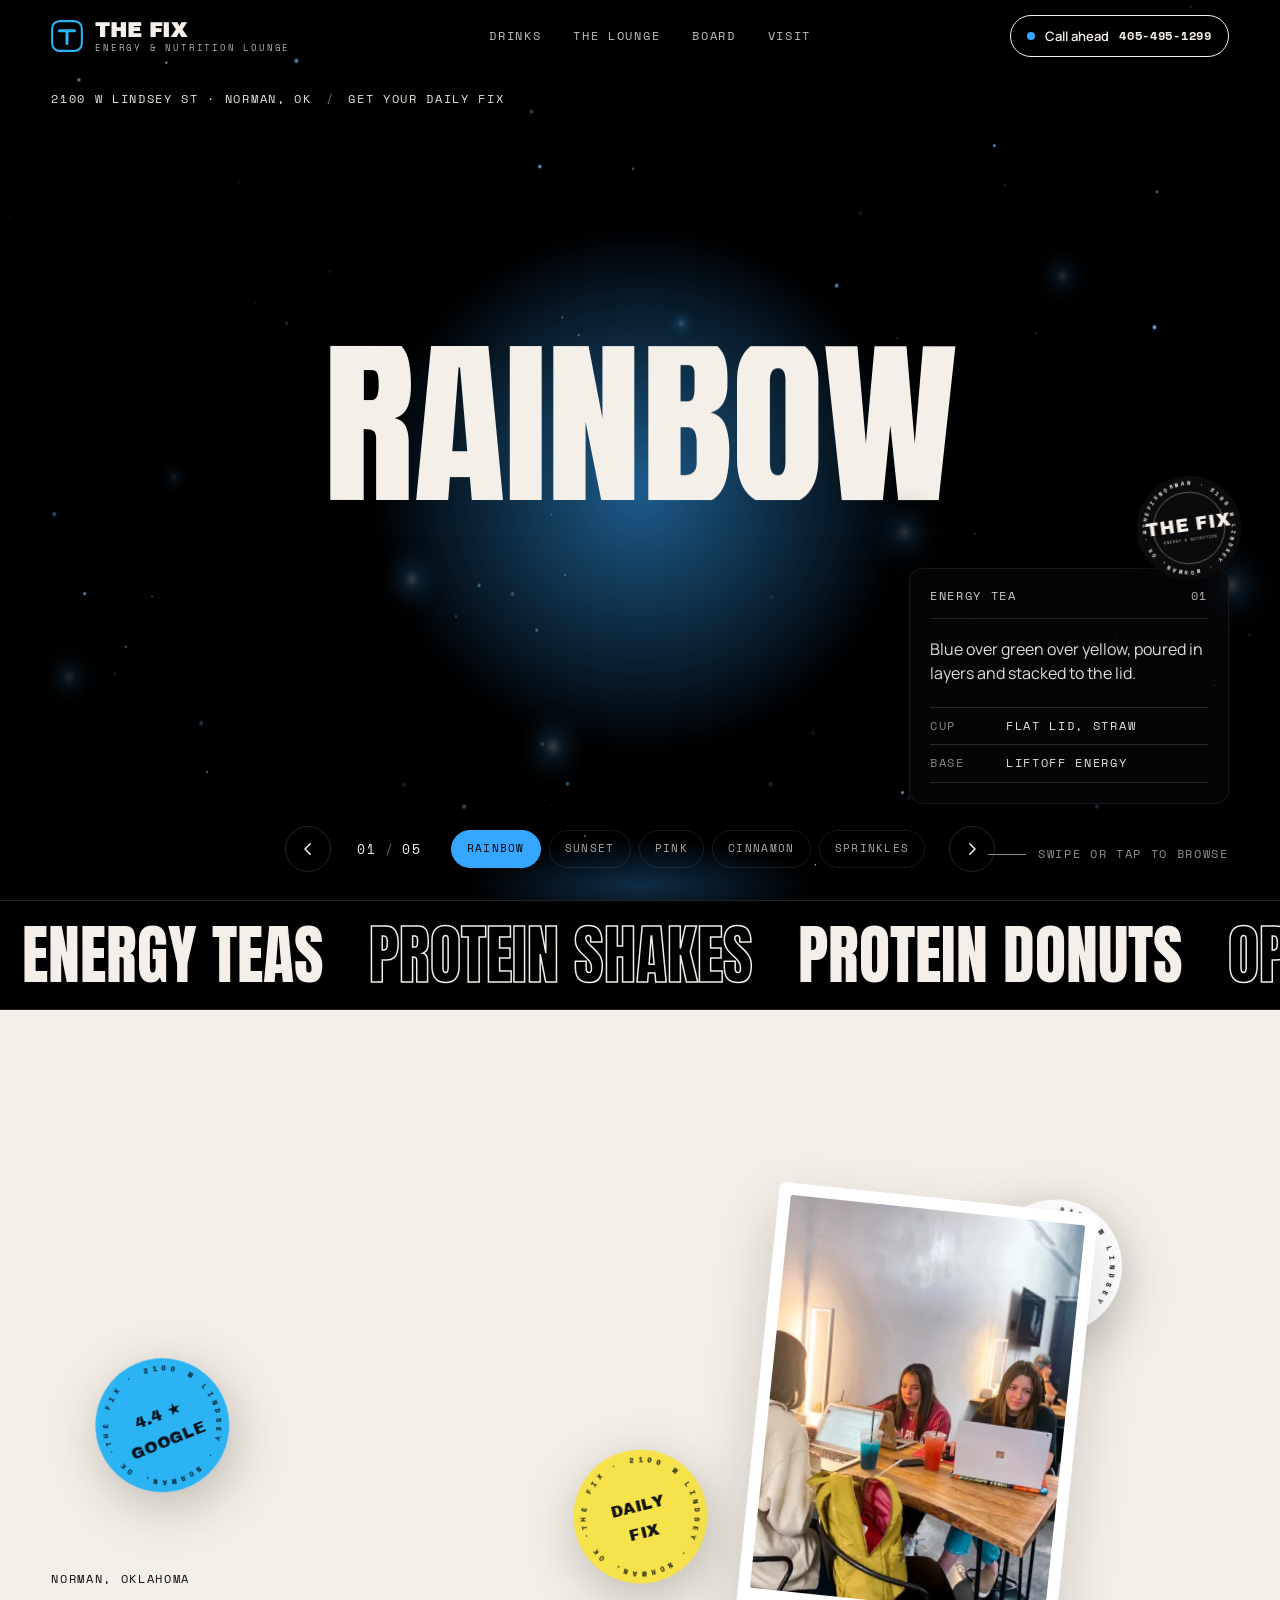
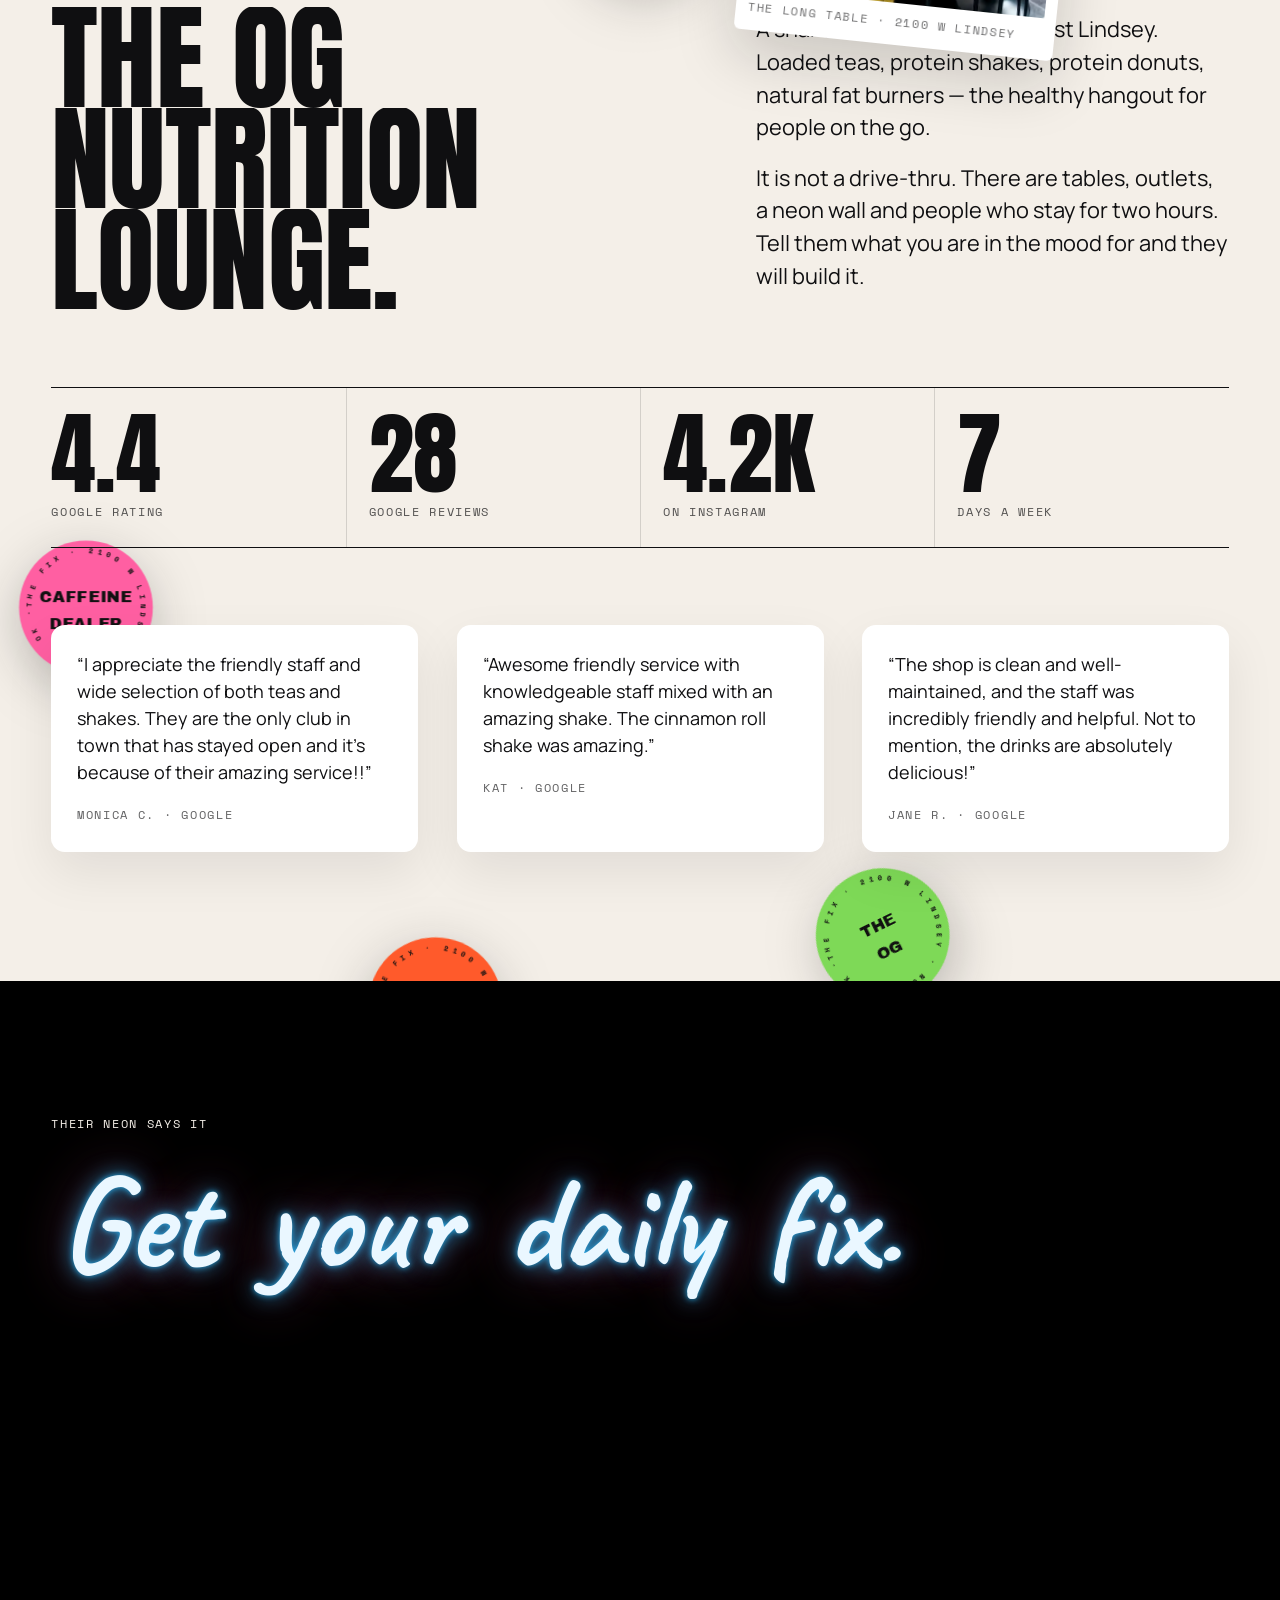
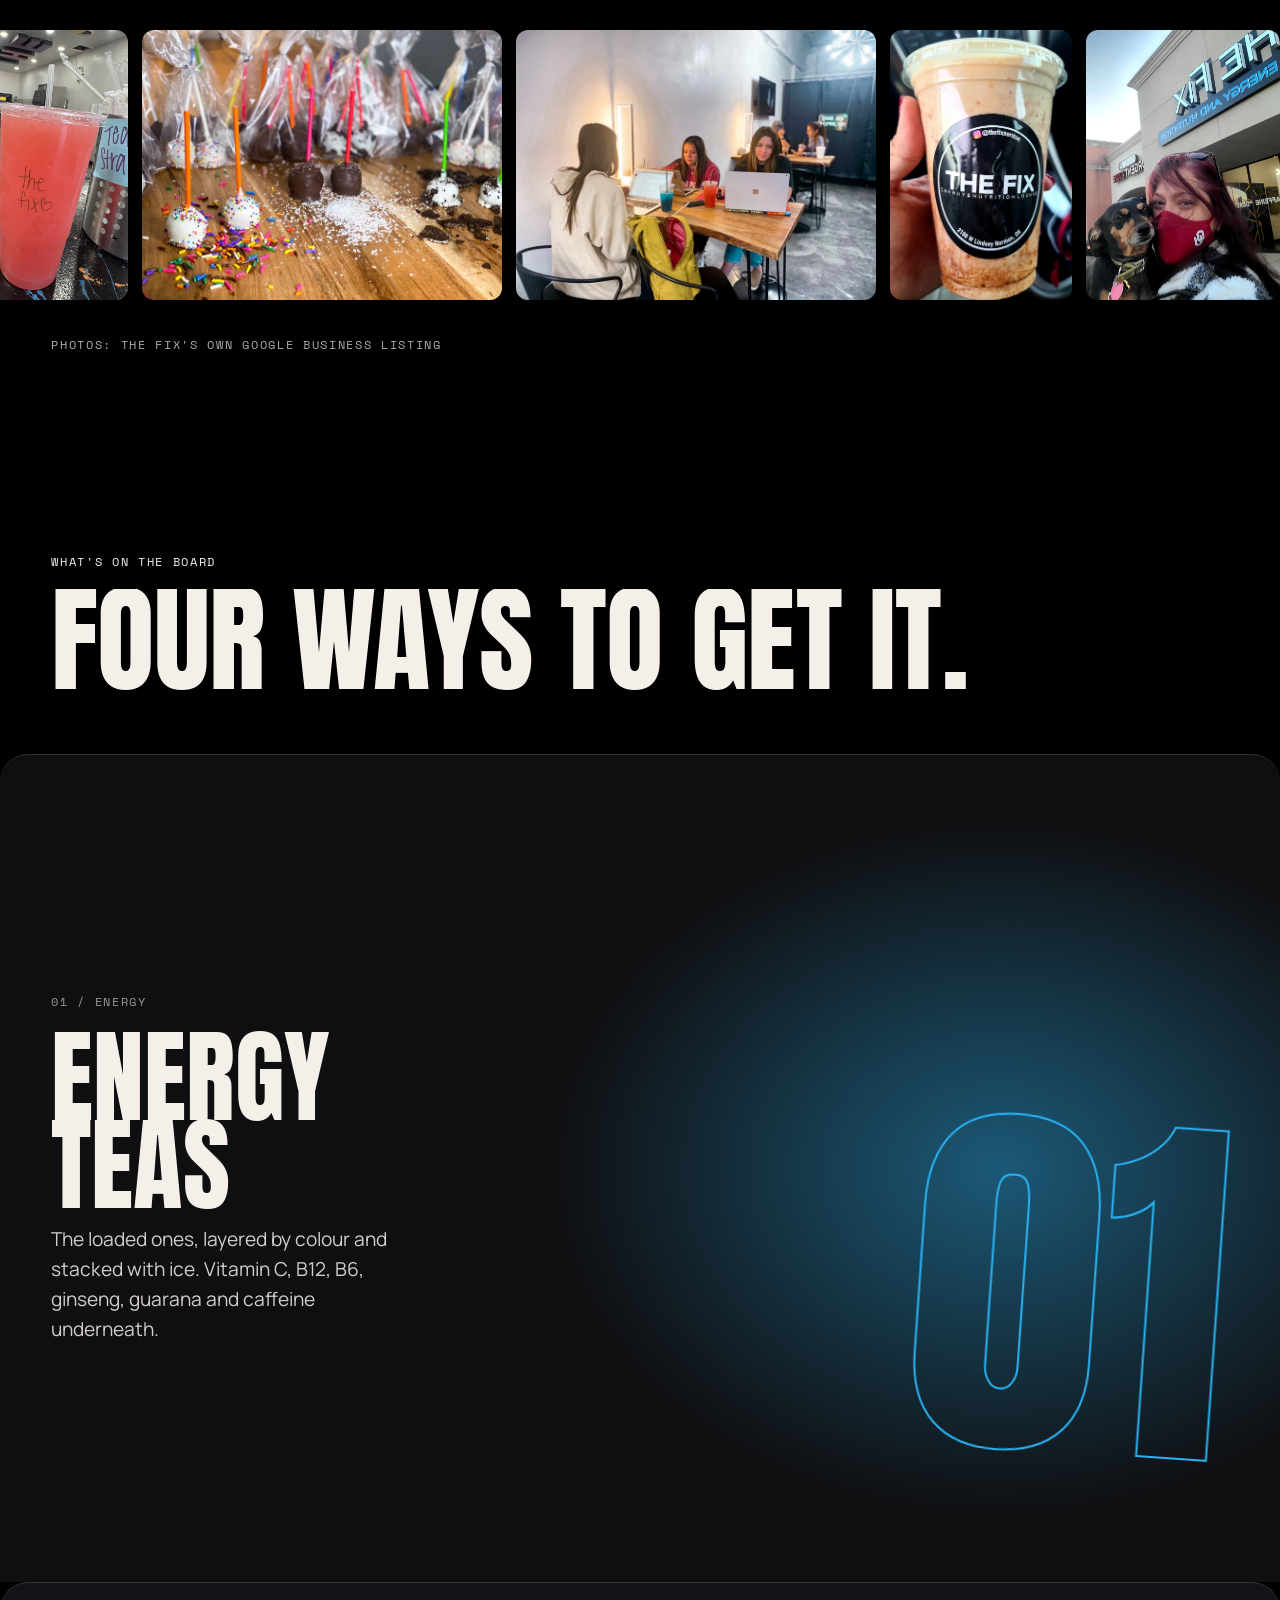
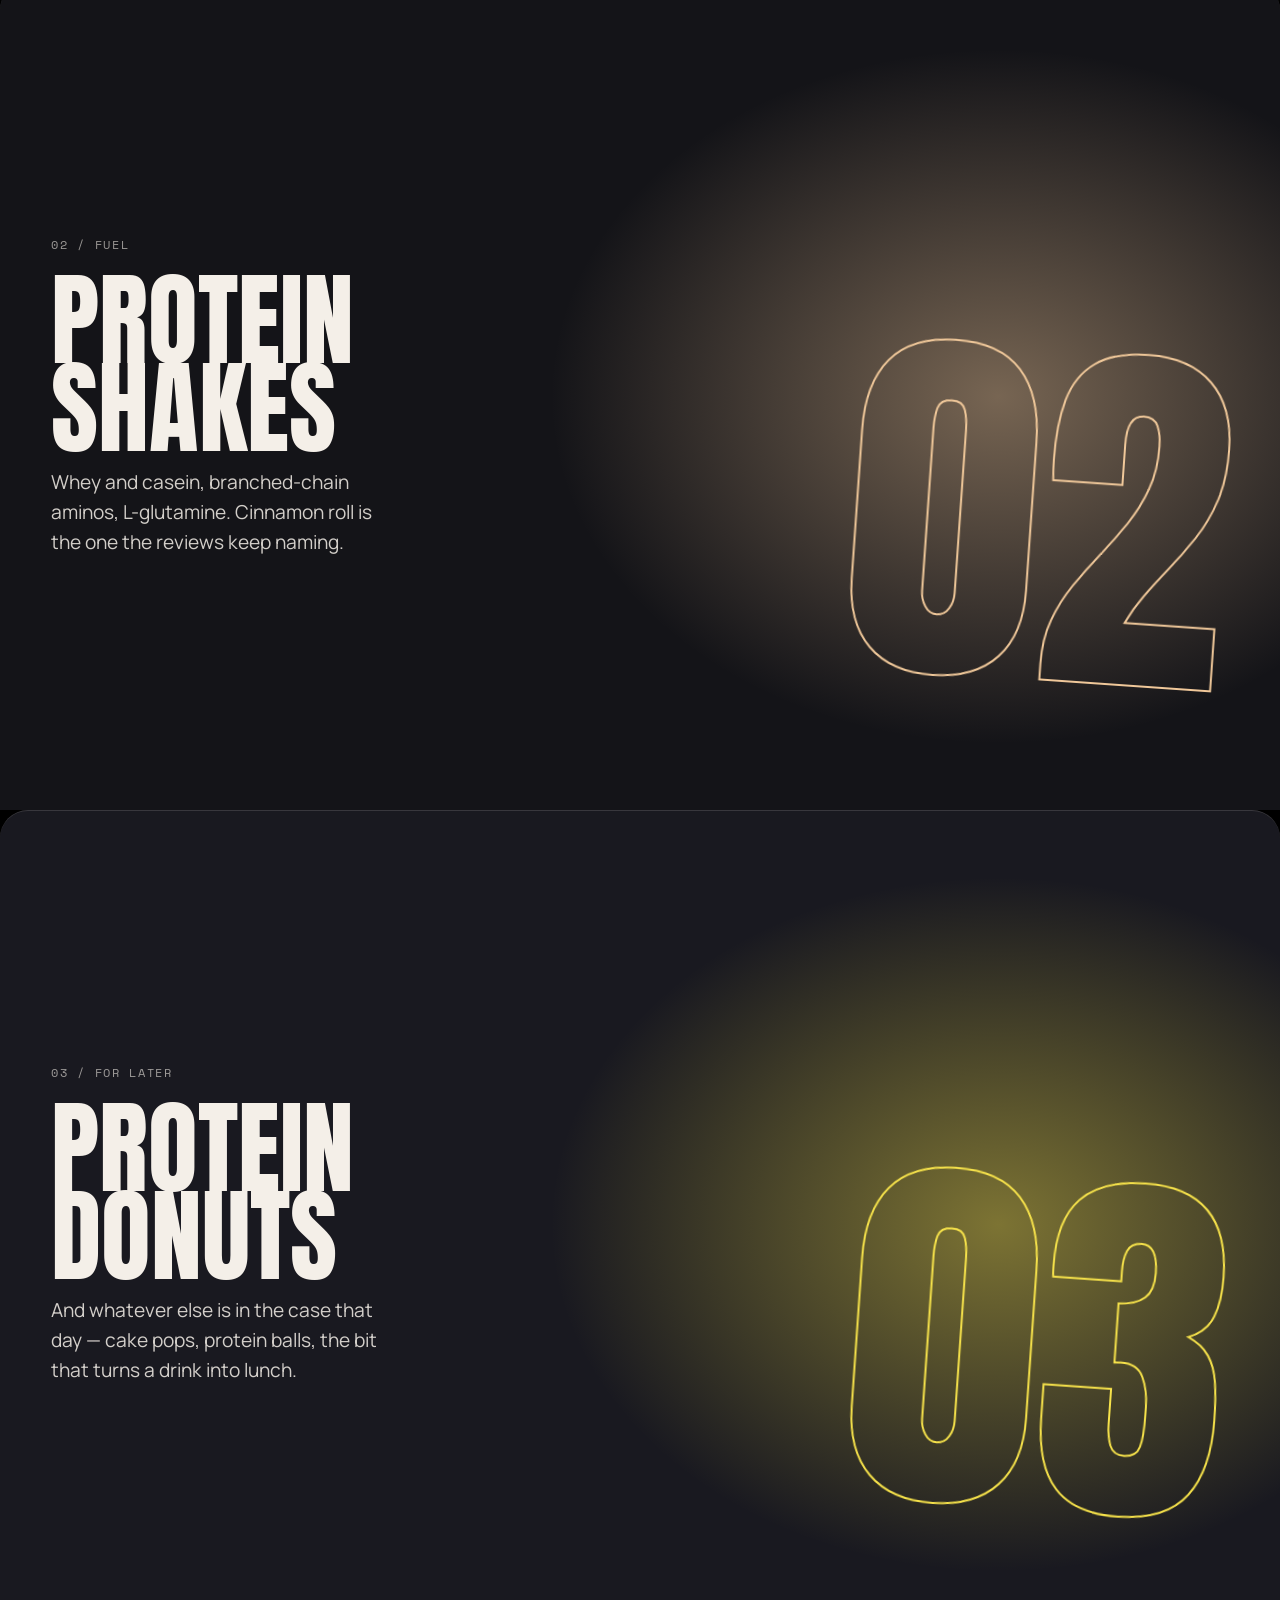
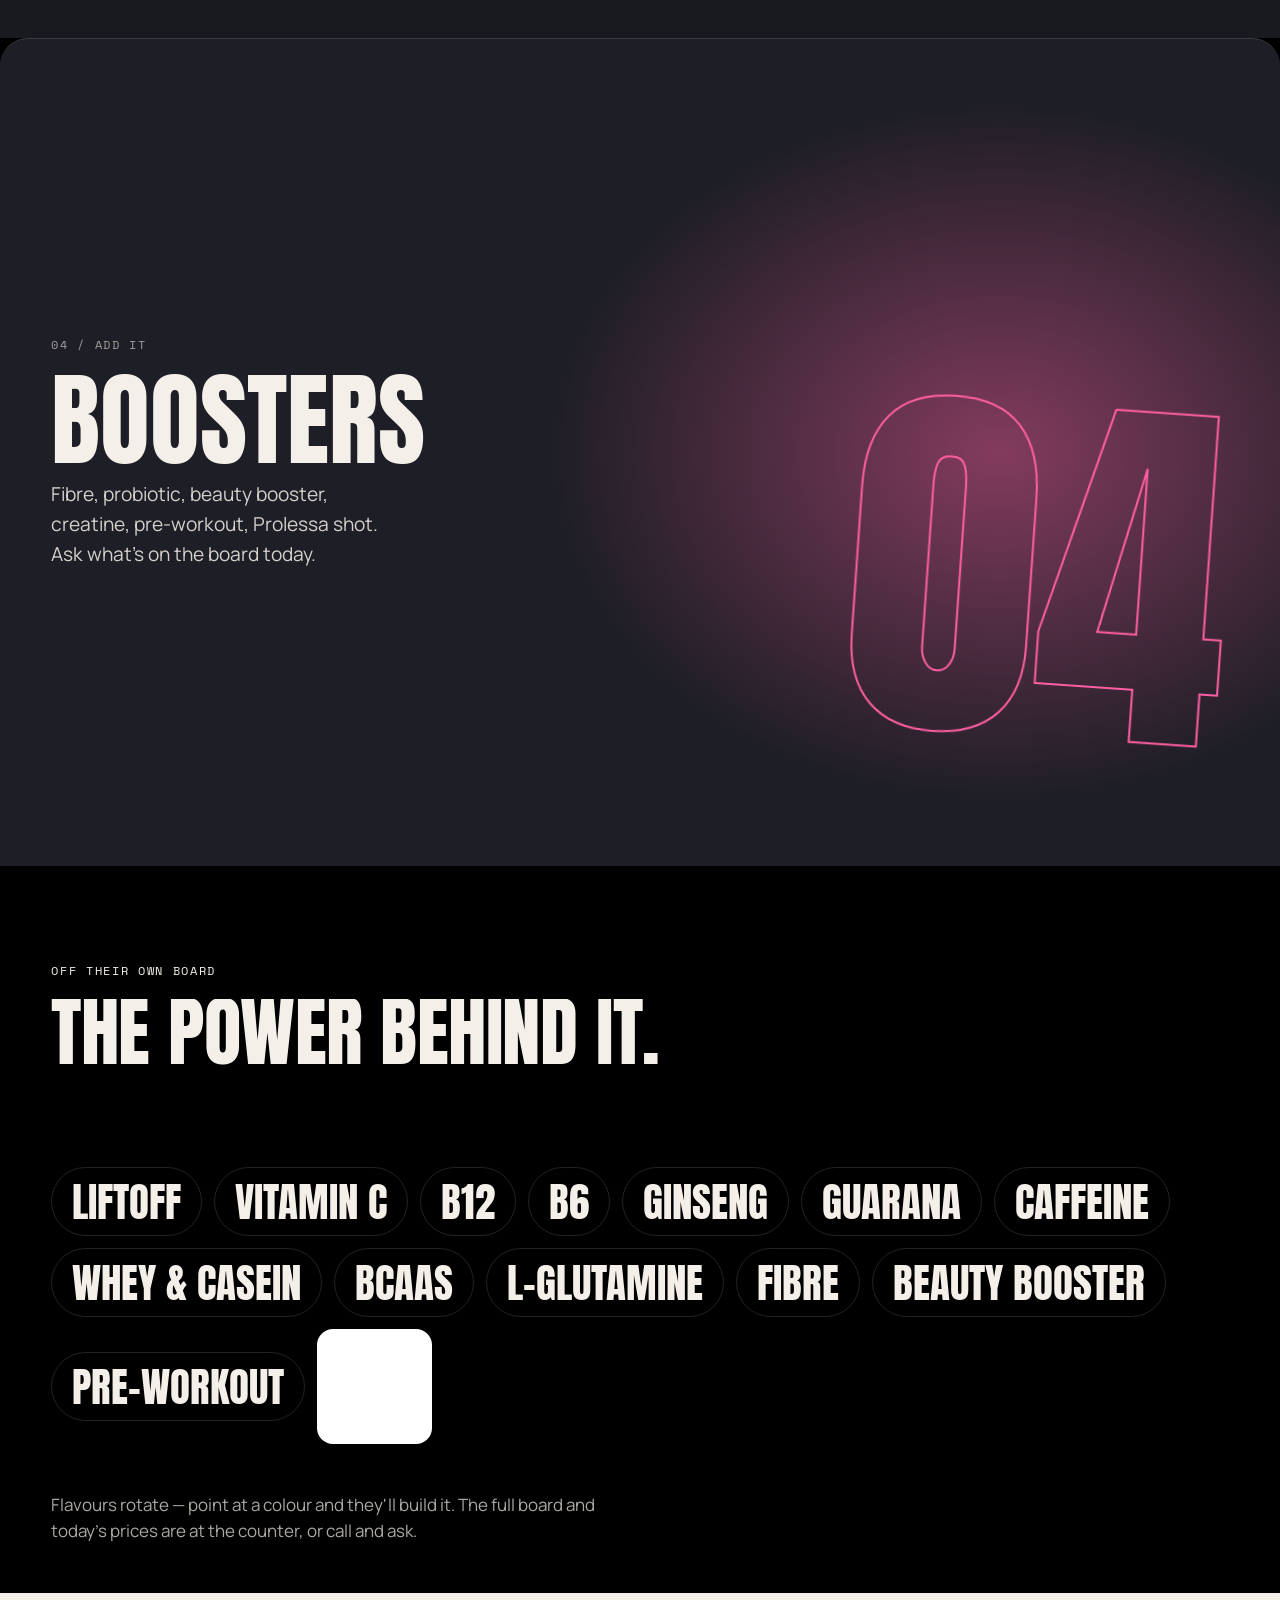
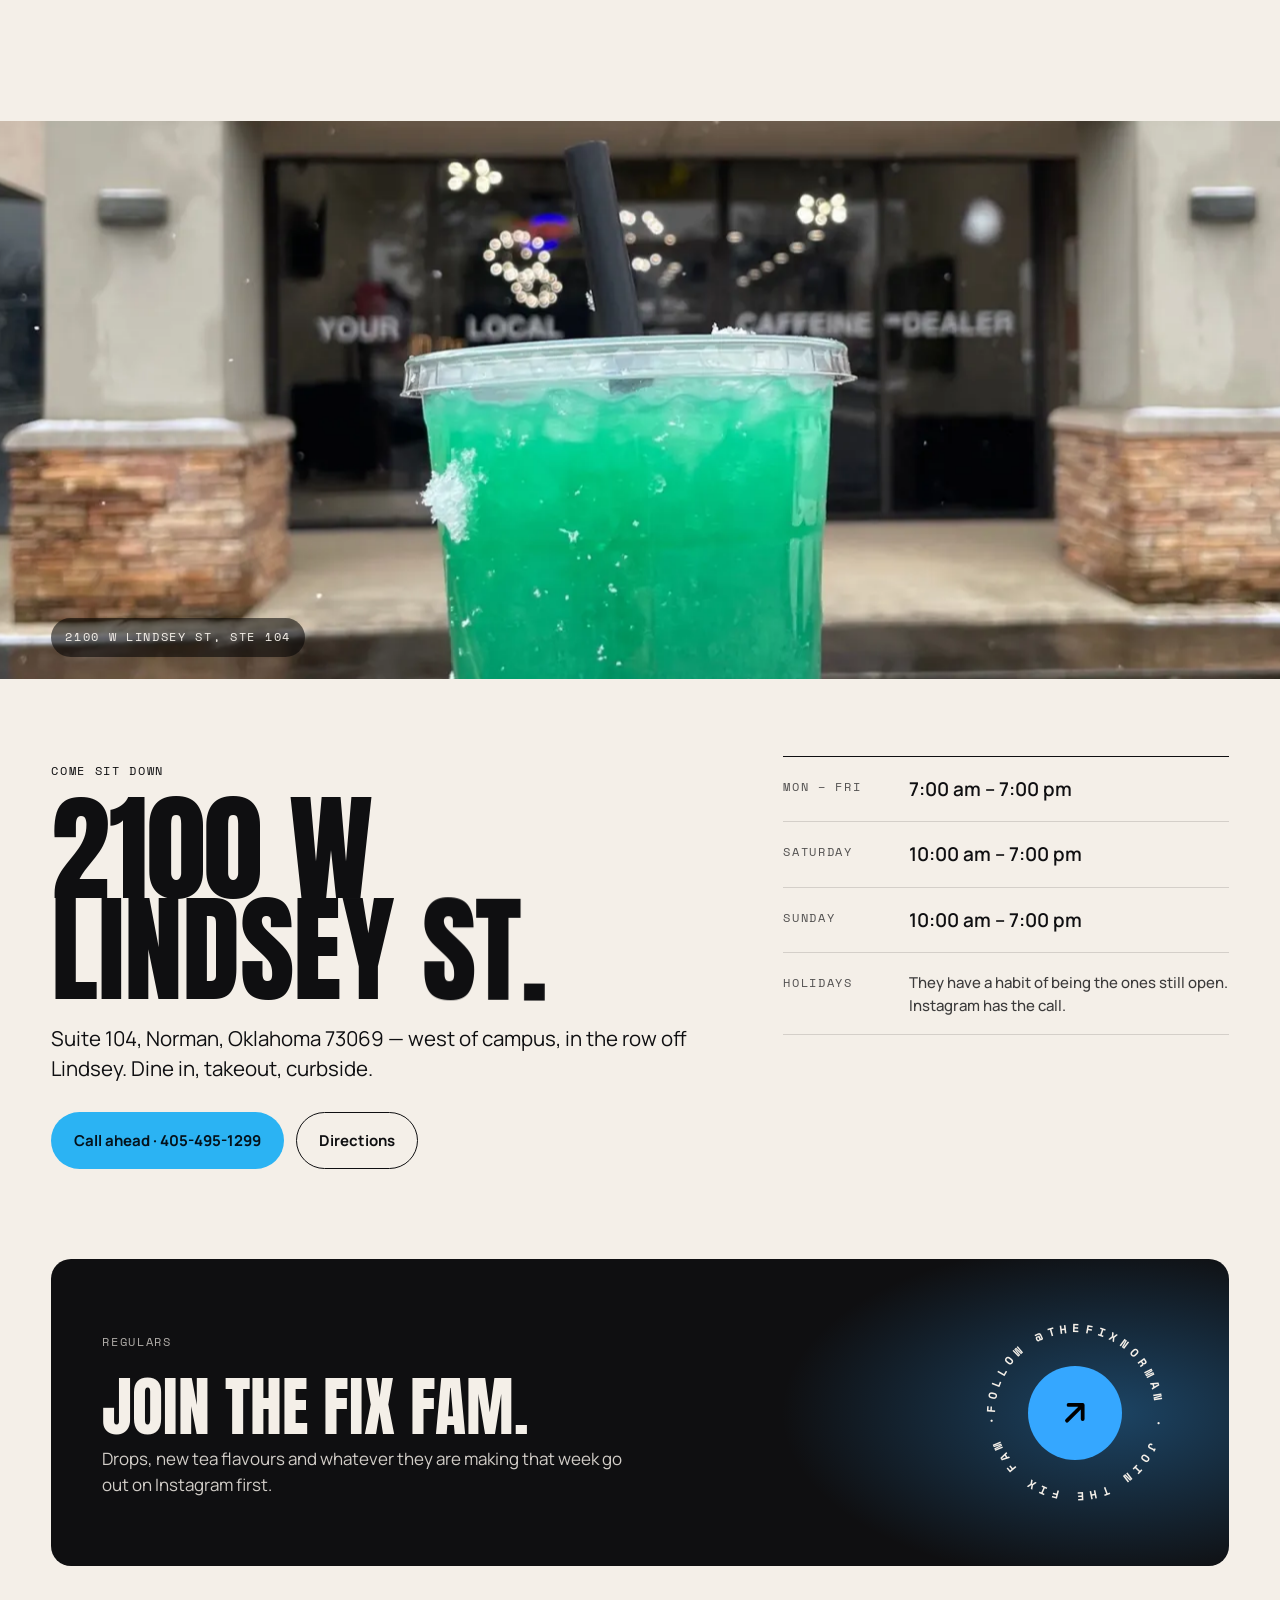
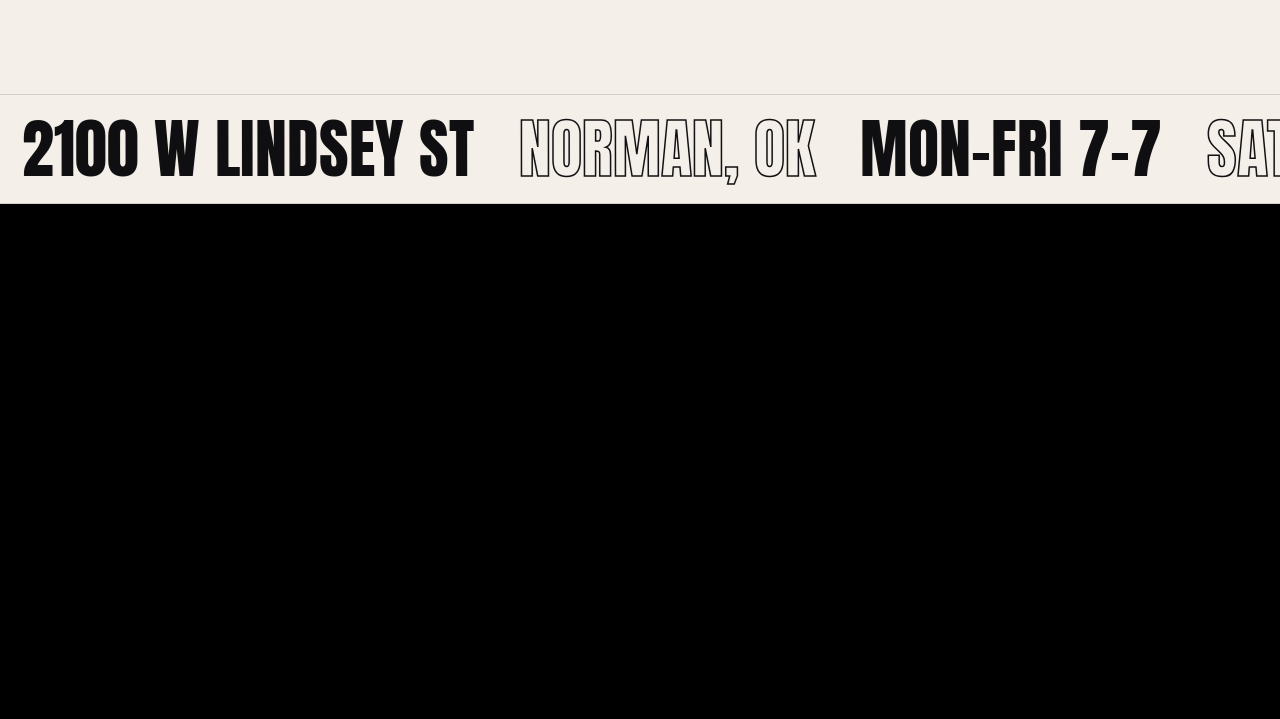
==== site/index.html @ ce296c9b "Crossfade the rebuilt cups into their own lid rows The matte kept the clear lid and the profile pain" ====
<!doctype html>
<html lang="en">
<head>
<meta charset="utf-8">
<meta name="viewport" content="width=device-width, initial-scale=1, viewport-fit=cover">
<title>The Fix Energy &amp; Nutrition Lounge — Norman, OK</title>
<meta name="description" content="The OG nutrition lounge in Norman, Oklahoma. Energy teas, protein shakes, protein donuts and somewhere to sit down. 2100 W Lindsey St, Ste 104. Open seven days.">
<meta property="og:title" content="The Fix Energy &amp; Nutrition Lounge">
<meta property="og:description" content="Energy teas, protein shakes and the lounge to drink them in. 2100 W Lindsey St, Norman, OK.">
<meta property="og:image" content="img/01-cup.webp">
<meta name="theme-color" content="#000000">
<link rel="icon" href="data:image/svg+xml,%3Csvg xmlns='http://www.w3.org/2000/svg' viewBox='0 0 32 32'%3E%3Crect width='32' height='32' rx='7' fill='%23000'/%3E%3Cpath d='M7 10h18M16 10v14' stroke='%232BB3F3' stroke-width='3.4' stroke-linecap='round'/%3E%3C/svg%3E">
<link rel="preconnect" href="https://fonts.googleapis.com">
<link rel="preconnect" href="https://fonts.gstatic.com" crossorigin>
<link href="https://fonts.googleapis.com/css2?family=Anton&family=Archivo+Black&family=Caveat:wght@600;700&family=Manrope:wght@400;500;600;700&family=Space+Mono:wght@400;700&display=swap" rel="stylesheet">
<link rel="preload" as="image" href="img/01-cup.webp">
<link rel="stylesheet" href="css/site.css?v=202609151826">
</head>
<body>

<div id="loadbar" aria-hidden="true"><i></i></div>

<header id="top" class="top">
  <a class="lockup" href="#film" aria-label="The Fix Energy and Nutrition Lounge — top">
    <span class="mark" aria-hidden="true"><svg viewBox="0 0 34 34" fill="none"><rect x="1.2" y="1.2" width="31.6" height="31.6" rx="8" stroke="currentColor" stroke-width="2.2"/><path d="M9 11.5h16M17 11.5v13.5" stroke="currentColor" stroke-width="3.2" stroke-linecap="round"/></svg></span>
    <span class="lockup-text"><b>The Fix</b><small>Energy &amp; Nutrition Lounge</small></span>
  </a>
  <nav class="nav" aria-label="Sections">
    <a href="#film">Drinks</a>
    <a href="#photos">The lounge</a>
    <a href="#menu">Board</a>
    <a href="#visit">Visit</a>
  </nav>
  <a class="order" href="tel:+14054951299"><span class="order-dot" aria-hidden="true"></span>Call ahead <b>405-495-1299</b></a>
</header>

<main>
<h1 class="sr-only">The Fix Energy &amp; Nutrition Lounge — energy teas, protein shakes and protein donuts at 2100 W Lindsey St in Norman, Oklahoma</h1>
<ul class="sr-only">
  <li>Layered energy tea, blue into green into yellow.</li>
  <li>Layered energy tea, red into orange.</li>
  <li>Pink energy tea, "the fix" written on the cup by hand.</li>
  <li>Protein shake, cinnamon flecked, in a cup with The Fix sticker.</li>
  <li>Protein shake under a dome lid, purple with rainbow sprinkles on top.</li>
</ul>

<!-- ============ THE DRINKS — one-screen selector ============ -->
<section id="film" class="film" data-theme="dark" aria-label="The drinks — browse what they pour">
  <div id="stage" class="stage">
    <div class="glow" aria-hidden="true"></div>
    <div class="shadow" aria-hidden="true"></div>
    <canvas class="fx fx-back" aria-hidden="true"></canvas>

    <div class="titles" aria-hidden="true">
      <div class="title is-vis" data-i="0" style="--fs:15vw;--fs-m:23vw"><span class="ln"><span>Rainbow</span></span></div>
      <div class="title" data-i="1" style="--fs:16vw;--fs-m:25vw"><span class="ln"><span>Sunset</span></span></div>
      <div class="title" data-i="2" style="--fs:18vw;--fs-m:27vw"><span class="ln"><span>Pink</span></span></div>
      <div class="title" data-i="3" style="--fs:13vw;--fs-m:21vw"><span class="ln"><span>Cinnamon</span></span></div>
      <div class="title" data-i="4" style="--fs:13.5vw;--fs-m:21vw"><span class="ln"><span>Sprinkles</span></span></div>
    </div>

    <div class="rig" aria-hidden="true">
      <div class="slot is-vis" data-i="0"><picture><source media="(max-width:820px)" srcset="img/01-cup-m.webp"><img class="poster" src="img/01-cup.webp" alt="" decoding="async" fetchpriority="high"></picture></div>
      <div class="slot" data-i="1"><picture><source media="(max-width:820px)" srcset="img/02-cup-m.webp"><img class="poster" src="img/02-cup.webp" alt="" decoding="async" loading="lazy"></picture></div>
      <div class="slot" data-i="2"><picture><source media="(max-width:820px)" srcset="img/03-cup-m.webp"><img class="poster" src="img/03-cup.webp" alt="" decoding="async" loading="lazy"></picture></div>
      <div class="slot" data-i="3"><picture><source media="(max-width:820px)" srcset="img/04-cup-m.webp"><img class="poster" src="img/04-cup.webp" alt="" decoding="async" loading="lazy"></picture></div>
      <div class="slot" data-i="4"><picture><source media="(max-width:820px)" srcset="img/05-cup-m.webp"><img class="poster" src="img/05-cup.webp" alt="" decoding="async" loading="lazy"></picture></div>
    </div>

    <canvas class="fx fx-front" aria-hidden="true"></canvas>

    <div class="eyebrow mono"><span>2100 W Lindsey St · Norman, OK</span><span class="sep">/</span><span>Get your daily fix</span></div>

    <div class="huds" aria-hidden="true">
      <div class="hud is-vis" data-i="0">
        <div class="hud-head mono"><span>Energy tea</span><span>01</span></div>
        <p class="hud-note">Blue over green over yellow, poured in layers and stacked to the lid.</p>
        <dl class="specs mono">
          <div><dt>Cup</dt><dd>Flat lid, straw</dd></div>
          <div><dt>Base</dt><dd>Liftoff energy</dd></div>
        </dl>
        <svg class="sticker" viewBox="0 0 160 160" aria-hidden="true"><defs><path id="r0" d="M80 80m-62 0a62 62 0 1 1 124 0a62 62 0 1 1-124 0"/></defs><circle class="disc" cx="80" cy="80" r="76"/><circle class="hair" cx="80" cy="80" r="52"/><g class="rim"><text textLength="386" lengthAdjust="spacing"><textPath href="#r0">@THEFIXNORMAN · 2100 W LINDSEY · NORMAN, OK ·</textPath></text></g><text class="slogan" x="80" y="84">THE FIX</text><text class="sub" x="80" y="99">ENERGY &amp; NUTRITION</text></svg>
      </div>
      <div class="hud" data-i="1">
        <div class="hud-head mono"><span>Energy tea</span><span>02</span></div>
        <p class="hud-note">Red falling into orange. The one that photographs itself.</p>
        <dl class="specs mono">
          <div><dt>Cup</dt><dd>Flat lid, straw</dd></div>
          <div><dt>Base</dt><dd>Liftoff energy</dd></div>
        </dl>
        <svg class="sticker" viewBox="0 0 160 160" aria-hidden="true"><defs><path id="r1" d="M80 80m-62 0a62 62 0 1 1 124 0a62 62 0 1 1-124 0"/></defs><circle class="disc" cx="80" cy="80" r="76"/><circle class="hair" cx="80" cy="80" r="52"/><g class="rim"><text textLength="386" lengthAdjust="spacing"><textPath href="#r1">@THEFIXNORMAN · 2100 W LINDSEY · NORMAN, OK ·</textPath></text></g><text class="slogan" x="80" y="84">THE FIX</text><text class="sub" x="80" y="99">ENERGY &amp; NUTRITION</text></svg>
      </div>
      <div class="hud" data-i="2">
        <div class="hud-head mono"><span>Energy tea</span><span>03</span></div>
        <p class="hud-note">Watermelon pink, iced to the top, "the fix ♡" written on the side in marker.</p>
        <dl class="specs mono">
          <div><dt>Cup</dt><dd>Written by hand</dd></div>
          <div><dt>Base</dt><dd>Liftoff energy</dd></div>
        </dl>
        <svg class="sticker" viewBox="0 0 160 160" aria-hidden="true"><defs><path id="r2" d="M80 80m-62 0a62 62 0 1 1 124 0a62 62 0 1 1-124 0"/></defs><circle class="disc" cx="80" cy="80" r="76"/><circle class="hair" cx="80" cy="80" r="52"/><g class="rim"><text textLength="386" lengthAdjust="spacing"><textPath href="#r2">@THEFIXNORMAN · 2100 W LINDSEY · NORMAN, OK ·</textPath></text></g><text class="slogan" x="80" y="84">THE FIX</text><text class="sub" x="80" y="99">ENERGY &amp; NUTRITION</text></svg>
      </div>
      <div class="hud" data-i="3">
        <div class="hud-head mono"><span>Protein shake</span><span>04</span></div>
        <p class="hud-note">Cinnamon flecked all the way down. A meal in a cup — the reviews keep naming the cinnamon roll.</p>
        <dl class="specs mono">
          <div><dt>Cup</dt><dd>The Fix sticker</dd></div>
          <div><dt>Build</dt><dd>24 g protein</dd></div>
        </dl>
        <svg class="sticker" viewBox="0 0 160 160" aria-hidden="true"><defs><path id="r3" d="M80 80m-62 0a62 62 0 1 1 124 0a62 62 0 1 1-124 0"/></defs><circle class="disc" cx="80" cy="80" r="76"/><circle class="hair" cx="80" cy="80" r="52"/><g class="rim"><text textLength="386" lengthAdjust="spacing"><textPath href="#r3">@THEFIXNORMAN · 2100 W LINDSEY · NORMAN, OK ·</textPath></text></g><text class="slogan" x="80" y="84">THE FIX</text><text class="sub" x="80" y="99">ENERGY &amp; NUTRITION</text></svg>
      </div>
      <div class="hud" data-i="4">
        <div class="hud-head mono"><span>Protein shake</span><span>05</span></div>
        <p class="hud-note">Purple under a dome lid, rainbow sprinkles across the top. Dessert that counts as lunch.</p>
        <dl class="specs mono">
          <div><dt>Cup</dt><dd>Dome lid</dd></div>
          <div><dt>Build</dt><dd>24 g protein</dd></div>
        </dl>
        <svg class="sticker" viewBox="0 0 160 160" aria-hidden="true"><defs><path id="r4" d="M80 80m-62 0a62 62 0 1 1 124 0a62 62 0 1 1-124 0"/></defs><circle class="disc" cx="80" cy="80" r="76"/><circle class="hair" cx="80" cy="80" r="52"/><g class="rim"><text textLength="386" lengthAdjust="spacing"><textPath href="#r4">@THEFIXNORMAN · 2100 W LINDSEY · NORMAN, OK ·</textPath></text></g><text class="slogan" x="80" y="84">THE FIX</text><text class="sub" x="80" y="99">ENERGY &amp; NUTRITION</text></svg>
      </div>
    </div>

    <nav class="selector" aria-label="Choose a drink">
      <button class="arrow prev" type="button" aria-label="Previous drink"><svg viewBox="0 0 24 24" fill="none" stroke="currentColor" stroke-width="2" stroke-linecap="round" stroke-linejoin="round"><path d="M15 5l-7 7 7 7"/></svg></button>
      <div class="counter mono"><span id="cur">01</span><span class="slash">/</span><span>05</span></div>
      <div class="dchips" role="tablist" aria-label="Drinks"><button class="dchip is-on" type="button" role="tab" aria-selected="true" data-go="0">Rainbow</button><button class="dchip" type="button" role="tab" aria-selected="false" data-go="1">Sunset</button><button class="dchip" type="button" role="tab" aria-selected="false" data-go="2">Pink</button><button class="dchip" type="button" role="tab" aria-selected="false" data-go="3">Cinnamon</button><button class="dchip" type="button" role="tab" aria-selected="false" data-go="4">Sprinkles</button></div>
      <button class="arrow next" type="button" aria-label="Next drink"><svg viewBox="0 0 24 24" fill="none" stroke="currentColor" stroke-width="2" stroke-linecap="round" stroke-linejoin="round"><path d="M9 5l7 7-7 7"/></svg></button>
    </nav>

    <div class="hint mono" aria-hidden="true"><span class="hint-line"></span><span>Swipe or tap to browse</span></div>
  </div>
</section>

<div class="ticker" data-theme="dark" aria-hidden="true"><div class="ticker-skew"><div class="ticker-row">
  <span>Energy teas</span><span class="o">Protein shakes</span><span>Protein donuts</span><span class="o">Open 7 days</span><span>Your local caffeine dealer</span><span class="o">2100 W Lindsey</span>
  <span>Energy teas</span><span class="o">Protein shakes</span><span>Protein donuts</span><span class="o">Open 7 days</span><span>Your local caffeine dealer</span><span class="o">2100 W Lindsey</span>
</div></div></div>

<!-- ============ STORY ============ -->
<section id="story" class="story" data-theme="light">
  <div class="bomb" aria-hidden="true"></div>
  <div class="wrap">
    <div class="story-grid">
      <div>
        <span class="kicker mono reveal">Norman, Oklahoma</span>
        <h2 class="h-display" data-words>The OG nutrition lounge.</h2>
      </div>
      <div class="story-copy reveal">
        <figure class="polaroid"><img src="img/p/g07-s.webp" alt="Students working at the long wooden table inside The Fix" loading="lazy" decoding="async"><figcaption class="mono">The long table · 2100 W Lindsey</figcaption></figure>
        <p>A shake and energy bar on West Lindsey. Loaded teas, protein shakes, protein donuts, natural fat burners — the healthy hangout for people on the go.</p>
        <p>It is not a drive-thru. There are tables, outlets, a neon wall and people who stay for two hours. Tell them what you are in the mood for and they will build it.</p>
      </div>
    </div>
    <ul class="proof reveal">
      <li><b data-count="4.4" data-dec="1">0.0</b><span class="mono">Google rating</span></li>
      <li><b data-count="28">0</b><span class="mono">Google reviews</span></li>
      <li><b data-count="4.2" data-dec="1" data-suffix="K">0.0K</b><span class="mono">On Instagram</span></li>
      <li><b data-count="7">0</b><span class="mono">Days a week</span></li>
    </ul>
    <ul class="quotes">
      <li class="quote"><p>&ldquo;I appreciate the friendly staff and wide selection of both teas and shakes. They are the only club in town that has stayed open and it&rsquo;s because of their amazing service!!&rdquo;</p><cite class="mono">Monica C. · Google</cite></li>
      <li class="quote"><p>&ldquo;Awesome friendly service with knowledgeable staff mixed with an amazing shake. The cinnamon roll shake was amazing.&rdquo;</p><cite class="mono">kat · Google</cite></li>
      <li class="quote"><p>&ldquo;The shop is clean and well-maintained, and the staff was incredibly friendly and helpful. Not to mention, the drinks are absolutely delicious!&rdquo;</p><cite class="mono">jane R. · Google</cite></li>
    </ul>
  </div>
</section>

<!-- ============ THE LOUNGE — their own photos ============ -->
<section id="photos" class="sipup" data-theme="dark" aria-label="Photos from The Fix">
  <div class="wrap sipup-head">
    <span class="kicker mono reveal">Their neon says it</span>
    <h2 class="h-display" data-words>Get your daily fix.</h2>
  </div>
  <div class="strip" data-dir="-1" aria-label="Photos of The Fix, row one">
    <div class="strip-row">
      <img src="img/p/g08-s.webp" alt="Two layered teas held up together, red into orange and blue into green into yellow" loading="lazy" decoding="async">
      <img src="img/p/g09-s.webp" alt="A sprinkled shake in front of the get your daily FIX neon sign" loading="lazy" decoding="async">
      <img src="img/p/g01-s.webp" alt="Inside The Fix: black tables, TVs and the yellow neon ceiling light" loading="lazy" decoding="async">
      <img src="img/p/g06-s.webp" alt="A green tea held up outside the storefront under THE FIX sign" loading="lazy" decoding="async">
      <img src="img/p/g12-s.webp" alt="The lounge corner: couch, glass table and the striped mural" loading="lazy" decoding="async">
    </div>
  </div>
  <div class="strip" data-dir="1" aria-label="Photos of The Fix, row two">
    <div class="strip-row">
      <img src="img/p/g03-s.webp" alt="A pink tea on the counter with the fix written on the cup" loading="lazy" decoding="async">
      <img src="img/p/g02-s.webp" alt="Chocolate and white cake pops covered in sprinkles" loading="lazy" decoding="async">
      <img src="img/p/g07-s.webp" alt="Students on laptops at the long wooden table" loading="lazy" decoding="async">
      <img src="img/p/g04-s.webp" alt="A cinnamon protein shake in a cup with The Fix sticker" loading="lazy" decoding="async">
      <img src="img/p/g05-s.webp" alt="A regular and her dog outside under the storefront sign" loading="lazy" decoding="async">
    </div>
  </div>
  <p class="sipup-note mono">Photos: The Fix's own Google Business listing</p>
</section>

<!-- ============ THE BOARD — stacking cards ============ -->
<section id="menu" class="board" data-theme="dark">
  <div class="wrap sec-head">
    <span class="kicker mono reveal">What's on the board</span>
    <h2 class="h-display" data-words>Four ways to get it.</h2>
  </div>
  <div class="stack">
    <article class="family" style="--c:#2BB3F3"><div class="fam-copy"><span class="mono">01 / Energy</span><h3>Energy Teas</h3><p>The loaded ones, layered by colour and stacked with ice. Vitamin C, B12, B6, ginseng, guarana and caffeine underneath.</p></div><div class="fam-n" aria-hidden="true">01</div></article>
    <article class="family" style="--c:#F0C89A"><div class="fam-copy"><span class="mono">02 / Fuel</span><h3>Protein Shakes</h3><p>Whey and casein, branched-chain aminos, L-glutamine. Cinnamon roll is the one the reviews keep naming.</p></div><div class="fam-n" aria-hidden="true">02</div></article>
    <article class="family" style="--c:#F6E24B"><div class="fam-copy"><span class="mono">03 / For later</span><h3>Protein Donuts</h3><p>And whatever else is in the case that day — cake pops, protein balls, the bit that turns a drink into lunch.</p></div><div class="fam-n" aria-hidden="true">03</div></article>
    <article class="family" style="--c:#FF5FA2"><div class="fam-copy"><span class="mono">04 / Add it</span><h3>Boosters</h3><p>Fibre, probiotic, beauty booster, creatine, pre-workout, Prolessa shot. Ask what's on the board today.</p></div><div class="fam-n" aria-hidden="true">04</div></article>
  </div>
  <div class="wrap flavors">
    <div class="sec-head"><span class="kicker mono reveal">Off their own board</span><h3 class="h-display h-sm" data-words>The power behind it.</h3></div>
    <ul class="flavor-wall" aria-label="What goes into the drinks, from The Fix's own menu board">
      <li class="chip" style="--c:#2BB3F3">Liftoff</li>
      <li class="chip" style="--c:#F6E24B">Vitamin C</li>
      <li class="chip" style="--c:#FF5FA2">B12</li>
      <li class="chip" style="--c:#7ED957">B6</li>
      <li class="chip" style="--c:#FFA53B">Ginseng</li>
      <li class="chip" style="--c:#2BB3F3">Guarana</li>
      <li class="chip" style="--c:#FF5A2B">Caffeine</li>
      <li class="chip" style="--c:#F0C89A">Whey &amp; casein</li>
      <li class="chip" style="--c:#A98BFF">BCAAs</li>
      <li class="chip" style="--c:#7ED957">L-glutamine</li>
      <li class="chip" style="--c:#F6E24B">Fibre</li>
      <li class="chip" style="--c:#FF5FA2">Beauty booster</li>
      <li class="chip" style="--c:#2BB3F3">Pre-workout</li>
      <li class="chip chip-photo"><img src="img/p/g13-s.webp" alt="The Fix menu board: The Power behind Liftoff, the Prolessa shot and Rebuild protein" loading="lazy" decoding="async"></li>
    </ul>
    <p class="board-note">Flavours rotate — point at a colour and they'll build it. The full board and today's prices are at the counter, or call and ask.</p>
  </div>
</section>

<!-- ============ VISIT ============ -->
<section id="visit" class="visit" data-theme="light">
  <div class="visit-photo" aria-hidden="true"><img src="img/p/g06.webp" alt="" decoding="async" loading="lazy"><span class="visit-photo-tag mono">2100 W Lindsey St, Ste 104</span></div>
  <div class="wrap">
    <div class="visit-grid">
      <div>
        <span class="kicker mono reveal">Come sit down</span>
        <h2 class="h-display" data-chars>2100 W Lindsey St.</h2>
        <p class="lede reveal">Suite 104, Norman, Oklahoma 73069 — west of campus, in the row off Lindsey. Dine in, takeout, curbside.</p>
        <div class="cta-row reveal">
          <a class="btn btn-blue" href="tel:+14054951299">Call ahead · 405-495-1299</a>
          <a class="btn btn-ghost" href="https://www.google.com/maps/search/?api=1&amp;query=The+Fix+Energy+and+Nutrition+Lounge+2100+W+Lindsey+St+Norman+OK" target="_blank" rel="noopener">Directions</a>
        </div>
      </div>
      <dl class="hours">
        <div><dt class="mono">Mon – Fri</dt><dd>7:00 am – 7:00 pm</dd></div>
        <div><dt class="mono">Saturday</dt><dd>10:00 am – 7:00 pm</dd></div>
        <div><dt class="mono">Sunday</dt><dd>10:00 am – 7:00 pm</dd></div>
        <div class="hours-note"><dt class="mono">Holidays</dt><dd>They have a habit of being the ones still open. Instagram has the call.</dd></div>
      </dl>
    </div>
    <div class="ambassador reveal">
      <div>
        <span class="kicker mono">Regulars</span>
        <h3>Join the FIX FAM.</h3>
        <p>Drops, new tea flavours and whatever they are making that week go out on Instagram first.</p>
      </div>
      <a class="badge" href="https://www.instagram.com/thefixnorman/" target="_blank" rel="noopener" aria-label="Follow The Fix on Instagram">
        <svg class="ring" viewBox="0 0 200 200" aria-hidden="true"><defs><path id="ringp" d="M100 100m-78 0a78 78 0 1 1 156 0a78 78 0 1 1-156 0"/></defs><text textLength="488" lengthAdjust="spacing"><textPath href="#ringp">FOLLOW @THEFIXNORMAN · JOIN THE FIX FAM ·</textPath></text></svg>
        <span class="core" aria-hidden="true"><svg viewBox="0 0 24 24" fill="none" stroke="currentColor" stroke-width="2.4" stroke-linecap="round" stroke-linejoin="round"><path d="M7 17 17 7M8 7h9v9"/></svg></span>
      </a>
    </div>
  </div>
</section>

<div class="ticker on-bone" data-theme="light" aria-hidden="true"><div class="ticker-skew"><div class="ticker-row">
  <span>2100 W Lindsey St</span><span class="o">Norman, OK</span><span>Mon–Fri 7–7</span><span class="o">Sat–Sun 10–7</span><span>@thefixnorman</span><span class="o">Get your daily fix</span>
  <span>2100 W Lindsey St</span><span class="o">Norman, OK</span><span>Mon–Fri 7–7</span><span class="o">Sat–Sun 10–7</span><span>@thefixnorman</span><span class="o">Get your daily fix</span>
</div></div></div>

<div class="foot-spacer" data-theme="dark" aria-hidden="true"></div>
</main>

<footer class="foot" data-theme="dark">
  <div class="wrap">
    <p class="foot-word" aria-hidden="true">The <em>Fix</em></p>
    <div class="foot-grid">
      <div class="foot-lockup">
        <span class="mark" aria-hidden="true"><svg viewBox="0 0 34 34" fill="none"><rect x="1.2" y="1.2" width="31.6" height="31.6" rx="8" stroke="currentColor" stroke-width="2.2"/><path d="M9 11.5h16M17 11.5v13.5" stroke="currentColor" stroke-width="3.2" stroke-linecap="round"/></svg></span>
        <div><b>The Fix</b><span>Energy &amp; Nutrition Lounge</span></div>
      </div>
      <address class="mono">2100 W Lindsey St, Ste 104<br>Norman, OK 73069<br><a href="tel:+14054951299">405-495-1299</a></address>
      <ul class="socials">
        <li><a href="https://www.instagram.com/thefixnorman/" target="_blank" rel="noopener" aria-label="Instagram"><svg viewBox="0 0 24 24" fill="currentColor" aria-hidden="true"><path d="M12 2.2c3.2 0 3.6 0 4.8.1 1.2.1 1.8.2 2.2.4.6.2 1 .5 1.4.9.4.4.7.8.9 1.4.2.4.4 1 .4 2.2.1 1.2.1 1.6.1 4.8s0 3.6-.1 4.8c-.1 1.2-.2 1.8-.4 2.2-.2.6-.5 1-.9 1.4-.4.4-.8.7-1.4.9-.4.2-1 .4-2.2.4-1.2.1-1.6.1-4.8.1s-3.6 0-4.8-.1c-1.2-.1-1.8-.2-2.2-.4-.6-.2-1-.5-1.4-.9-.4-.4-.7-.8-.9-1.4-.2-.4-.4-1-.4-2.2C2.2 15.6 2.2 15.2 2.2 12s0-3.6.1-4.8c.1-1.2.2-1.8.4-2.2.2-.6.5-1 .9-1.4.4-.4.8-.7 1.4-.9.4-.2 1-.4 2.2-.4C8.4 2.2 8.8 2.2 12 2.2zm0 1.8c-3.1 0-3.5 0-4.7.1-1.1.1-1.7.2-2.1.4-.5.2-.9.4-1.2.8-.4.4-.6.7-.8 1.2-.2.4-.3 1-.4 2.1C2.8 8.5 2.8 8.9 2.8 12s0 3.5.1 4.7c.1 1.1.2 1.7.4 2.1.2.5.4.9.8 1.2.4.4.7.6 1.2.8.4.2 1 .3 2.1.4 1.2.1 1.6.1 4.7.1s3.5 0 4.7-.1c1.1-.1 1.7-.2 2.1-.4.5-.2.9-.4 1.2-.8.4-.4.6-.7.8-1.2.2-.4.3-1 .4-2.1.1-1.2.1-1.6.1-4.7s0-3.5-.1-4.7c-.1-1.1-.2-1.7-.4-2.1-.2-.5-.4-.9-.8-1.2-.4-.4-.7-.6-1.2-.8-.4-.2-1-.3-2.1-.4C15.5 4 15.1 4 12 4zm0 3.1a4.9 4.9 0 1 1 0 9.8 4.9 4.9 0 0 1 0-9.8zm0 1.8a3.1 3.1 0 1 0 0 6.2 3.1 3.1 0 0 0 0-6.2zm5.2-2.6a1.2 1.2 0 1 1 0 2.4 1.2 1.2 0 0 1 0-2.4z"/></svg></a></li>
        <li><a href="https://www.facebook.com/thefixnorman/" target="_blank" rel="noopener" aria-label="Facebook"><svg viewBox="0 0 24 24" fill="currentColor" aria-hidden="true"><path d="M13.5 22v-8h2.7l.4-3.2h-3.1V8.8c0-.9.3-1.6 1.6-1.6h1.7V4.4c-.3 0-1.3-.1-2.5-.1-2.5 0-4.1 1.5-4.1 4.2v2.3H7.4V14h2.8v8h3.3z"/></svg></a></li>
        <li><a href="mailto:thefixnorman@gmail.com" aria-label="Email The Fix"><svg viewBox="0 0 24 24" fill="currentColor" aria-hidden="true"><path d="M3 5h18a1 1 0 0 1 1 1v12a1 1 0 0 1-1 1H3a1 1 0 0 1-1-1V6a1 1 0 0 1 1-1zm9 8.2 8-5.2H4l8 5.2zM4 17h16V9.9l-8 5.2-8-5.2V17z"/></svg></a></li>
      </ul>
      <p class="foot-legal mono">© 2026 The Fix Energy &amp; Nutrition Lounge · Norman, OK <span class="foot-credit">· Designed and hosted by <a href="https://station.solutions" target="_blank" rel="noopener">Station.Solutions</a></span></p>
    </div>
  </div>
</footer>

<script src="js/vendor/gsap.min.js?v=202609151826"></script>
<script src="js/vendor/ScrollTrigger.min.js?v=202609151826"></script>
<script src="js/vendor/lenis.min.js?v=202609151826"></script>
<script src="js/manifest.js?v=202609151826"></script>
<script src="js/loadout.js?v=202609151826"></script>
</body>
</html>
---- site/css/site.css ----
/* The Fix Energy & Nutrition Lounge — Norman, OK. Built 2026-09-15 on The Tower’s engine,
   reskinned to The Fix’s own palette: black lounge, sign blue, menu-board yellow, wall neon pink. */
:root{
  --black:#000; --ink:#0F0F11; --ink-2:#1A1A1E; --bone:#F4EFE8; --bone-2:#E8E1D6;
  --line:rgba(244,239,232,.14); --line-ink:rgba(15,15,17,.14);
  /* brand: the storefront sign is blue, the menu board is yellow on black, the wall neon is pink */
  --brand:#2BB3F3; --brand-2:#128FCC; --yellow:#F6E24B; --neon:#FF5FA2;
  --accent:#35A7FF; --accent-2:#8AD1FF;
  --disp:"Anton","Impact","Arial Narrow",sans-serif;
  --brand-face:"Archivo Black","Arial Black",sans-serif;
  --script:"Caveat","Segoe Script",cursive;
  --mono:"Space Mono",ui-monospace,Menlo,monospace;
  --body:"Manrope","Helvetica Neue",Arial,sans-serif;
  --gutter:clamp(18px,4vw,64px);
  --head-h:72px;
}
*{box-sizing:border-box}
html{scroll-behavior:auto;-webkit-text-size-adjust:100%;background:var(--black)}
body{margin:0;background:var(--black);color:var(--bone);font-family:var(--body);font-size:17px;line-height:1.55;overflow-x:hidden}
img{max-width:100%;display:block}
a{color:inherit}
button{font:inherit;color:inherit;background:none;border:0;padding:0;cursor:pointer}
.mono{font-family:var(--mono);font-size:12px;letter-spacing:.14em;text-transform:uppercase}
.wrap{width:min(1360px,100% - 2*var(--gutter));margin-inline:auto}
.sr-only{position:absolute;width:1px;height:1px;padding:0;margin:-1px;overflow:hidden;clip:rect(0,0,0,0);white-space:nowrap;border:0}
::selection{background:var(--accent);color:#000}
/* main is the curtain that slides off the fixed footer; it must not swallow clicks where it is transparent
   (the trailing spacer), or the footer's links are unreachable. main itself is click-through, its content is not. */
main{position:relative;z-index:1;pointer-events:none}
main>*{pointer-events:auto}

/* ---------- load bar ---------- */
#loadbar{position:fixed;top:0;left:0;right:0;height:2px;z-index:60;pointer-events:none;opacity:1;transition:opacity .5s .4s}
#loadbar i{display:block;height:100%;width:0;background:var(--accent);transition:width .25s linear}
#loadbar.done{opacity:0}

/* ---------- header ---------- */
.top{position:fixed;inset:0 0 auto 0;height:var(--head-h);z-index:50;display:flex;align-items:center;justify-content:space-between;gap:24px;padding:0 var(--gutter);color:var(--bone);transition:color .35s}
/* content scrolls under the fixed header; without a scrim a display heading passing beneath it is unreadable */
.top::before{content:"";position:absolute;inset:0;z-index:-1;pointer-events:none;background:linear-gradient(180deg,rgba(0,0,0,.78) 0%,rgba(0,0,0,.55) 55%,rgba(0,0,0,0) 100%)}
.top.on-light::before{background:linear-gradient(180deg,rgba(244,239,232,.88) 0%,rgba(244,239,232,.62) 55%,rgba(244,239,232,0) 100%)}
.top.on-light{color:var(--ink)}
.lockup{display:flex;align-items:center;gap:12px;text-decoration:none}
.mark{width:32px;height:32px;flex:none;color:var(--brand);display:block}
.mark svg{width:100%;height:100%;display:block}
.lockup-text{display:flex;flex-direction:column;line-height:1}
.lockup-text b{font-family:var(--brand-face);font-size:20px;letter-spacing:.02em;text-transform:uppercase}
.lockup-text small{font-family:var(--mono);font-size:9px;letter-spacing:.2em;text-transform:uppercase;opacity:.75;margin-top:3px;white-space:nowrap}
.nav{display:flex;gap:28px}
.nav a{font-family:var(--mono);font-size:12px;letter-spacing:.14em;text-transform:uppercase;text-decoration:none;opacity:.8;position:relative;display:inline-block;padding:7px 2px}
.nav a::after{content:"";position:absolute;left:2px;right:2px;bottom:1px;height:1px;background:currentColor;transform:scaleX(0);transform-origin:left;transition:transform .3s}
.nav a:hover::after{transform:scaleX(1)}
.order{display:inline-flex;align-items:center;gap:10px;padding:10px 16px;border:1px solid currentColor;border-radius:999px;text-decoration:none;font-size:13px;font-weight:600;white-space:nowrap;transition:background .3s,color .3s}
.order b{font-family:var(--mono);font-weight:700;font-size:12px;letter-spacing:.06em}
.order-dot{width:8px;height:8px;border-radius:50%;background:var(--accent);animation:pulse 2.2s infinite}
@keyframes pulse{0%{box-shadow:0 0 0 0 rgba(255,255,255,.35)}70%{box-shadow:0 0 0 8px rgba(255,255,255,0)}100%{box-shadow:0 0 0 0 rgba(255,255,255,0)}}
.order:hover{background:var(--bone);color:var(--ink)}
.top.on-light .order:hover{background:var(--ink);color:var(--bone)}

/* ---------- the film / stage ---------- */
.film{position:relative;height:100vh;background:var(--black)}
.stage{position:sticky;top:0;height:100vh;height:100svh;overflow:hidden;background:var(--black);isolation:isolate}
.glow{position:absolute;inset:0;z-index:1;pointer-events:none;opacity:.55;background:radial-gradient(ellipse 30% 42% at 50% 54%,var(--accent) 0%,rgba(0,0,0,0) 70%);will-change:transform,opacity}
.fx{position:absolute;inset:0;width:100%;height:100%;pointer-events:none}
.fx-back{z-index:2}
.fx-front{z-index:6}
.titles{position:absolute;z-index:3;inset:0;pointer-events:none;display:grid;place-items:center}
.title{position:absolute;left:0;right:0;top:47%;translate:0 -50%;margin:0;text-align:center;font-family:var(--disp);font-weight:400;text-transform:uppercase;line-height:.8;letter-spacing:-.01em;font-size:min(var(--fs,18vw),320px);visibility:hidden;color:var(--bone);will-change:transform,opacity}
.title.is-vis{visibility:visible}
.title .ln{display:block;overflow:hidden;will-change:transform}
.title .ln>span{display:block;will-change:transform,opacity}
.title .ln:nth-child(2)>span{color:var(--accent);transition:color .5s}
.rig{position:absolute;inset:0;z-index:4;perspective:1400px;perspective-origin:50% 50%;transform-style:preserve-3d;will-change:transform}
.slot{position:absolute;inset:0;transform-style:preserve-3d;will-change:transform,opacity,filter;visibility:hidden;opacity:0}
.slot.is-vis{visibility:visible;opacity:1}
.slot canvas{position:absolute;inset:0;width:100%;height:100%}
.slot .poster{position:absolute;top:50%;left:50%;height:74%;width:auto;max-width:none;translate:-50% -50%;filter:drop-shadow(0 30px 50px rgba(0,0,0,.55))}
@media (max-width:820px){
.slot .poster{height:52%;top:53%}}  /* fit by height, centred — matches how the canvas draws the frames */
.slot canvas{opacity:0}
.slot.is-live canvas{opacity:1}
.slot.is-live .poster{opacity:0}
.shadow{position:absolute;z-index:0;left:50%;top:50%;width:34vw;max-width:520px;height:9vw;max-height:130px;transform:translate(-50%,42vh) scale(1);border-radius:50%;background:radial-gradient(ellipse at center,var(--accent) 0%,rgba(0,0,0,0) 62%);opacity:.3;pointer-events:none;will-change:transform,opacity}

.eyebrow{position:absolute;z-index:7;top:calc(var(--head-h) + 18px);left:var(--gutter);display:flex;gap:14px;align-items:center;opacity:.95}
.eyebrow .sep{opacity:.5}

.huds{position:absolute;z-index:7;right:var(--gutter);bottom:calc(96px + env(safe-area-inset-bottom));width:min(26vw,320px)}
.hud{position:absolute;right:0;bottom:0;width:100%;visibility:hidden;will-change:transform,opacity;padding:18px 20px 20px;border-radius:14px;background:rgba(8,8,10,.72);border:1px solid rgba(244,239,232,.08)}
.hud.is-vis{visibility:visible}
.hud-head{display:flex;justify-content:space-between;padding-bottom:12px;border-bottom:1px solid var(--line);opacity:.85}
.hud-note{margin:18px 0 22px;font-size:16px;line-height:1.5;color:var(--bone);opacity:.92;max-width:34ch}
.stats{margin:0;display:grid;gap:10px}
/* factual attributes only — the old bars encoded quantities nobody had measured */
.specs{margin:0;display:grid;gap:0;border-top:1px solid var(--line)}
.specs>div{display:grid;grid-template-columns:64px 1fr;gap:12px;padding:9px 0;border-bottom:1px solid var(--line)}
.specs dt{opacity:.55}
.specs dd{margin:0;opacity:.95}
.stats>div{display:grid;grid-template-columns:72px 1fr;align-items:center;gap:14px}
.stats dt{opacity:.7}
.stats dd{margin:0}
.bar{height:8px;background:rgba(244,239,232,.12);border-radius:2px;overflow:hidden;position:relative}
.bar i{position:absolute;inset:0;width:calc(var(--v) * 100%);background:var(--accent);transform-origin:left;transition:background .5s;
  -webkit-mask-image:repeating-linear-gradient(90deg,#000 0 calc(20% - 3px),transparent calc(20% - 3px) 20%);mask-image:repeating-linear-gradient(90deg,#000 0 calc(20% - 3px),transparent calc(20% - 3px) 20%)}
.sticker{position:absolute;right:-16px;top:-96px;width:110px;height:110px;transform:rotate(-8deg);filter:drop-shadow(0 8px 18px rgba(0,0,0,.5))}
.sticker .rim text{font-family:var(--mono);font-size:8px;letter-spacing:.16em;fill:var(--bone);font-weight:700}
.sticker .rim{transform-origin:80px 80px;animation:spin 26s linear infinite}
.sticker .disc{fill:#0B0B0D}
.sticker .hair{fill:none;stroke:rgba(244,239,232,.45);stroke-width:1.2}
.sticker .slogan{font-family:var(--brand-face);font-size:26px;text-anchor:middle;fill:var(--bone);letter-spacing:.04em}
.sticker .sub{font-family:var(--mono);font-size:6.2px;letter-spacing:.24em;text-anchor:middle;fill:var(--bone);opacity:.8}
.sticker .slogan.sm{font-size:21px}
@keyframes spin{to{transform:rotate(360deg)}}

.selector{position:absolute;z-index:8;left:0;right:0;bottom:calc(28px + env(safe-area-inset-bottom));display:flex;align-items:center;justify-content:center;gap:22px;padding:0 var(--gutter)}
.arrow{width:46px;height:46px;border:1px solid var(--line);border-radius:50%;display:grid;place-items:center;color:var(--bone);transition:border-color .3s,background .3s,color .3s,transform .3s}
.arrow svg{width:18px;height:18px}
.arrow:hover{border-color:var(--bone);background:var(--bone);color:var(--ink);transform:scale(1.08)}
.counter{display:flex;gap:8px;font-size:13px;min-width:74px;justify-content:center}
.counter .slash{opacity:.45}
#cur{display:inline-block;min-width:2ch;text-align:right}
.dchips{display:flex;gap:8px;min-width:0;overflow-x:auto;scrollbar-width:none;-ms-overflow-style:none;max-width:min(60vw,720px);padding:2px}
.dchips::-webkit-scrollbar{display:none}
.dchip{flex:none;padding:9px 15px;border-radius:999px;border:1px solid var(--line);font-family:var(--mono);font-size:11px;letter-spacing:.12em;text-transform:uppercase;white-space:nowrap;color:var(--bone);opacity:.7;transition:opacity .25s,border-color .25s,background .25s,color .25s}
.dchip:hover{opacity:1;border-color:var(--bone)}
.dchip.is-on{opacity:1;background:var(--accent);border-color:var(--accent);color:#000}
.dots{display:flex;gap:6px}
.dot{width:34px;height:26px;position:relative}
.dot::before{content:"";position:absolute;left:0;right:0;top:12px;height:2px;background:rgba(244,239,232,.25);transition:background .3s}
.dot.is-on::before{background:var(--accent)}
.dot span{position:absolute;left:50%;bottom:26px;transform:translateX(-50%);font-family:var(--mono);font-size:10px;letter-spacing:.14em;text-transform:uppercase;white-space:nowrap;opacity:0;transition:opacity .25s;pointer-events:none}
.dot:hover span,.dot:focus-visible span{opacity:.9}
.hint{position:absolute;z-index:8;right:var(--gutter);bottom:calc(36px + env(safe-area-inset-bottom));display:flex;align-items:center;gap:12px;opacity:.6;transition:opacity .4s;pointer-events:none}
.hint-line{width:38px;height:1px;background:currentColor;transform-origin:left;animation:hintline 1.8s ease-in-out infinite}
@keyframes hintline{0%{transform:scaleX(0)}50%{transform:scaleX(1)}100%{transform:scaleX(0);transform-origin:right}}
.stage.scrolled .hint{opacity:0}

/* ---------- tickers ---------- */
.ticker{position:relative;overflow:hidden;padding:22px 0;border-top:1px solid var(--line);border-bottom:1px solid var(--line);background:var(--black);color:var(--bone)}
.ticker-row{display:flex;width:max-content;will-change:transform;animation:drift 38s linear infinite}
.ticker-row span{font-family:var(--disp);font-weight:400;text-transform:uppercase;font-size:clamp(34px,5vw,72px);line-height:1;padding:0 .35em;white-space:nowrap}
.ticker-row span:nth-child(even){color:var(--accent);-webkit-text-stroke:0;}
.ticker-row span.o{color:transparent;-webkit-text-stroke:1.5px var(--bone)}
@keyframes drift{to{transform:translateX(-50%)}}
.ticker.on-bone{background:var(--bone);color:var(--ink);border-color:var(--line-ink)}
.ticker.on-bone .ticker-row span.o{-webkit-text-stroke:1.5px var(--ink)}

/* ---------- story ---------- */
.story{position:relative;background:var(--bone);color:var(--ink);padding:clamp(80px,10vw,150px) 0;overflow:hidden}
.kicker{display:inline-block;margin-bottom:18px;opacity:.7}
.h-display{margin:0;font-family:var(--disp);font-weight:400;text-transform:uppercase;line-height:.86;letter-spacing:-.005em;font-size:clamp(52px,9.2vw,150px)}
.h-display .w{display:inline-block;overflow:hidden;vertical-align:bottom;padding-bottom:.06em;margin-bottom:-.06em}
.h-display .w>span{display:inline-block;will-change:transform}
.lede{font-size:clamp(17px,1.6vw,21px);line-height:1.5;margin:22px 0 0;max-width:56ch;opacity:.9}
.story-grid{display:grid;grid-template-columns:1.15fr .85fr;gap:clamp(28px,5vw,80px);align-items:end;position:relative;z-index:2}
.story-copy p{font-size:clamp(18px,1.7vw,22px);line-height:1.5;margin:0 0 18px}
.proof{list-style:none;margin:clamp(48px,6vw,88px) 0 0;padding:0;display:grid;grid-template-columns:repeat(4,1fr);border-top:1px solid var(--ink);border-bottom:1px solid var(--ink);position:relative;z-index:2}
.proof li{padding:26px 0;display:flex;flex-direction:column;gap:8px;border-left:1px solid var(--line-ink);padding-left:22px}
.proof li:first-child{border-left:0;padding-left:0}
.proof b{font-family:var(--disp);font-weight:400;font-size:clamp(56px,7vw,110px);line-height:.9}
.proof b small{font-size:.5em;vertical-align:top}
.proof .mono{opacity:.7}
.quotes{list-style:none;margin:clamp(48px,6vw,88px) 0 0;padding:0;display:grid;grid-template-columns:repeat(3,1fr);gap:clamp(20px,3vw,44px);position:relative;z-index:2}
.quote{padding:26px;background:#fff;border-radius:14px;box-shadow:0 20px 50px rgba(15,15,17,.08);will-change:transform,opacity}
.quote p{margin:0 0 14px;font-size:18px;line-height:1.5}
.quote cite{font-style:normal;opacity:.65}
.bomb{position:absolute;inset:0;pointer-events:none;z-index:1}
.bomb .sticker{position:absolute;top:auto;right:auto;width:clamp(96px,11vw,170px);height:clamp(96px,11vw,170px);filter:drop-shadow(0 14px 26px rgba(15,15,17,.25));will-change:transform}
.bomb .sticker .rim{animation:none}
.bomb .sticker circle{fill:var(--sc,#fff)}
.bomb .sticker .slogan,.bomb .sticker .sub,.bomb .sticker .rim text{fill:var(--st,#111)}
.bomb .sticker .slogan{font-family:var(--brand-face);font-size:23px}
.bomb .sticker .slogan.sm{font-size:18px}

/* the photos heading quotes their wall neon: script face, blue tube, pink bloom */
.sipup-head .h-display .w{overflow:visible;padding:0 .06em}
.sipup-head .h-display{font-family:var(--script);font-weight:700;text-transform:none;font-size:clamp(60px,10.5vw,180px);line-height:.95;letter-spacing:0;color:#EAF7FF;text-shadow:0 0 6px rgba(43,179,243,.95),0 0 22px rgba(43,179,243,.7),0 0 54px rgba(255,95,162,.45)}

/* ---------- sit down sip up: parallax photo strips ---------- */
.sipup{background:var(--black);color:var(--bone);padding:clamp(80px,10vw,150px) 0 clamp(40px,5vw,72px);overflow:hidden}
.sipup-head{margin-bottom:clamp(28px,4vw,56px)}
/* draggable / swipeable: a native horizontal scroller, with the scroll-linked pan yielding on first touch */
.strip{overflow-x:auto;overflow-y:hidden;padding:10px 0;cursor:grab;scrollbar-width:none;-ms-overflow-style:none;overscroll-behavior-x:contain}
.strip::-webkit-scrollbar{display:none}
.strip.is-drag{cursor:grabbing}
.strip img{user-select:none;-webkit-user-drag:none}
.strip-row{display:flex;gap:14px;width:max-content}
.strip img{height:clamp(200px,30vh,360px);width:auto;border-radius:12px;flex:none}

.sipup-note{margin:26px auto 0;width:min(1360px,100% - 2*var(--gutter));opacity:.72}
.polaroid{margin:0 0 26px;padding:12px 12px 14px;background:#fff;border-radius:6px;box-shadow:0 24px 60px rgba(15,15,17,.18);width:min(320px,80%);will-change:transform}
.polaroid img{border-radius:2px;aspect-ratio:3/4;object-fit:cover}
.polaroid figcaption{margin-top:10px;opacity:.6}
.flavors{padding:clamp(56px,7vw,110px) 0 0;position:relative;background:var(--black)}
.h-sm{font-size:clamp(40px,6vw,96px)}
.flavor-wall{list-style:none;margin:clamp(24px,3vw,40px) 0 0;padding:0;display:flex;flex-wrap:wrap;gap:12px;align-items:center}
.chip{font-family:var(--disp);font-weight:400;text-transform:uppercase;font-size:clamp(26px,3.2vw,52px);line-height:1;padding:14px 20px 12px;border:1px solid var(--line);border-radius:999px;color:var(--bone);transition:background .3s,color .3s;will-change:transform,opacity}
.chip:hover{background:var(--c);color:#000}
.chip-photo{padding:0;border:0;width:clamp(84px,9vw,140px);height:clamp(84px,9vw,140px);border-radius:16px;overflow:hidden;background:#fff}
.chip-photo img{width:100%;height:100%;object-fit:cover}
.visit-photo{position:relative;height:clamp(320px,62vh,640px);overflow:hidden;margin-bottom:clamp(48px,6vw,96px)}
.visit-photo img{position:absolute;left:0;top:-12%;width:100%;height:124%;object-fit:cover;will-change:transform}
.visit-photo-tag{position:absolute;left:var(--gutter);bottom:22px;padding:10px 14px;background:rgba(0,0,0,.55);color:var(--bone);border-radius:999px}
.visit{padding-top:0}

/* ---------- board: stacking cards ---------- */
.board{background:var(--black);color:var(--bone);padding:clamp(80px,10vw,150px) 0 0}
.board .sec-head{padding-bottom:clamp(36px,5vw,64px)}
.stack{position:relative}
.family{position:sticky;top:var(--head-h);height:calc(100vh - var(--head-h));height:calc(100svh - var(--head-h));display:grid;grid-template-columns:1fr 1fr;align-items:center;gap:6vw;padding:0 var(--gutter);background:var(--ink);border-top:1px solid var(--line);border-radius:28px 28px 0 0;overflow:hidden;will-change:transform;transform-origin:50% 0}
.family::after{content:"";position:absolute;inset:0;background:#000;opacity:var(--dim,0);pointer-events:none;z-index:3}
.family::before{content:"";position:absolute;inset:0;background:radial-gradient(ellipse 50% 60% at 78% 50%,var(--c) 0%,rgba(0,0,0,0) 70%);opacity:.45;pointer-events:none}
.family:nth-child(2){background:#141418}.family:nth-child(3){background:#191920}.family:nth-child(4){background:#1e1e26}
.fam-n{position:relative;font-family:var(--disp);font-weight:400;font-size:clamp(160px,30vw,520px);line-height:.8;color:transparent;-webkit-text-stroke:2px var(--c);justify-self:end;will-change:transform}
.fam-copy{position:relative;max-width:34ch}
.fam-copy .mono{opacity:.6;display:block;margin-bottom:22px}
.family h3{margin:0 0 16px;font-family:var(--disp);font-weight:400;text-transform:uppercase;font-size:clamp(56px,8vw,132px);line-height:.86}
.family p{margin:0;font-size:clamp(17px,1.5vw,21px);opacity:.85}
.board-note{margin:0;padding:clamp(28px,4vw,48px) 0;opacity:.7;max-width:60ch;position:relative;background:var(--black)}

/* ---------- visit ---------- */
.visit{background:var(--bone);color:var(--ink);padding:clamp(80px,10vw,150px) 0;position:relative;overflow:hidden}
.visit-grid{display:grid;grid-template-columns:1.2fr .8fr;gap:clamp(28px,5vw,80px);align-items:start}
.h-display .cw{display:inline-block;white-space:nowrap}
.h-display .c{display:inline-block;will-change:transform,opacity}
.cta-row{display:flex;gap:12px;flex-wrap:wrap;margin-top:28px}
.btn{display:inline-flex;align-items:center;gap:10px;padding:16px 22px;border-radius:999px;text-decoration:none;font-weight:700;font-size:15px;transition:transform .3s,background .3s,color .3s;border:1px solid transparent}
.btn:hover{transform:translateY(-2px)}
.btn-blue{background:var(--brand);color:#04121B}
.btn-blue:hover{background:var(--brand-2);color:#fff}
.btn-ghost{border-color:var(--ink);color:var(--ink)}
.btn-ghost:hover{background:var(--ink);color:var(--bone)}
.hours{margin:0;display:grid;gap:0;border-top:1px solid var(--ink)}
.hours>div{display:grid;grid-template-columns:110px 1fr;gap:16px;padding:18px 0;position:relative}
.hours>div::after{content:"";position:absolute;left:0;right:0;bottom:0;height:1px;background:var(--line-ink);transform-origin:left;transform:scaleX(var(--line-s,1))}
.hours dt{opacity:.7;padding-top:3px}
.hours dd{margin:0;font-size:19px;font-weight:600}
.hours-note dd{font-size:15px;font-weight:500;opacity:.8}
.ambassador{margin-top:clamp(56px,7vw,110px);padding:clamp(28px,4vw,56px);background:var(--ink);color:var(--bone);border-radius:20px;display:grid;grid-template-columns:1fr auto;gap:32px;align-items:center;position:relative;overflow:hidden}
.ambassador::before{content:"";position:absolute;inset:0;background:radial-gradient(ellipse 40% 80% at 90% 50%,var(--accent) 0%,rgba(0,0,0,0) 70%);opacity:.35;pointer-events:none}
.ambassador h3{margin:10px 0 10px;font-family:var(--disp);font-weight:400;text-transform:uppercase;font-size:clamp(38px,5vw,76px);line-height:.88;position:relative}
.ambassador p{margin:0;opacity:.85;max-width:52ch;position:relative}
.badge{position:relative;width:clamp(140px,16vw,220px);height:clamp(140px,16vw,220px);display:grid;place-items:center;text-decoration:none;color:var(--bone)}
.badge svg.ring{position:absolute;inset:0;width:100%;height:100%;will-change:transform}
.badge svg.ring text{font-family:var(--mono);font-size:11.5px;letter-spacing:.3em;fill:var(--bone);font-weight:700}
.badge .core{width:46%;height:46%;border-radius:50%;background:var(--accent);display:grid;place-items:center;color:#000;transition:transform .3s}
.badge .core svg{width:40%;height:40%}
.badge:hover .core{transform:scale(1.1)}

/* ---------- footer (curtain) ---------- */
.foot{position:fixed;left:0;right:0;bottom:0;z-index:0;background:var(--black);color:var(--bone);padding:clamp(48px,6vw,90px) 0 32px;overflow:hidden}
.foot-word{margin:0 0 clamp(24px,4vw,56px);font-family:var(--disp);font-weight:400;text-transform:uppercase;font-size:clamp(88px,18.5vw,300px);line-height:.78;letter-spacing:-.01em;color:var(--bone);will-change:transform;white-space:nowrap}
.foot-word em{font-style:normal;color:var(--accent)}
.foot-grid{display:grid;grid-template-columns:1.4fr 1fr auto;gap:32px;align-items:start}
.foot-lockup{display:flex;gap:14px;align-items:center}
.foot-lockup b{display:block;font-family:var(--brand-face);font-size:26px;text-transform:uppercase;line-height:.95;letter-spacing:.02em}
.foot-lockup span{font-family:var(--mono);font-size:10px;letter-spacing:.2em;text-transform:uppercase;opacity:.7}
.foot address{font-style:normal;line-height:1.9;opacity:.85}
.foot address a{display:inline-block;padding:6px 0;min-height:24px}
.foot-credit a{display:inline-block;padding:5px 0;min-height:24px}
.foot address a{text-decoration:none}
.socials{list-style:none;margin:0;padding:0;display:flex;gap:10px}
.socials a{display:grid;place-items:center;width:44px;height:44px;border:1px solid var(--line);border-radius:50%;transition:background .3s,color .3s}
.socials a:hover{background:var(--bone);color:var(--ink)}
.socials svg{width:18px;height:18px}
.foot-legal{grid-column:1/-1;margin:28px 0 0;color:rgba(244,239,232,.55)}
.foot-credit a{color:var(--accent);text-decoration:none;border-bottom:1px solid currentColor}
.foot-credit a:hover{color:var(--bone)}
.foot-spacer{height:var(--foot-h,600px);pointer-events:none}

/* ---------- reveals ---------- */
.reveal{opacity:0;transform:translateY(34px)}
.no-js .reveal,.flat .reveal,.rm .reveal{opacity:1;transform:none}
.rm .h-display .w>span,.rm .h-display .c{transform:none;opacity:1}

/* ---------- flat capture mode ---------- */
.flat .film{height:900px}
.flat .stage{position:relative;height:900px}
.flat .slot canvas,.flat .fx{display:none}
.flat .run{height:auto;display:block;padding:40px 0}
.flat .track{width:auto;flex-wrap:wrap;padding:0 var(--gutter)}
.flat .family{position:relative;top:auto;height:auto;padding:60px var(--gutter)}
.flat .strip-row{flex-wrap:wrap;width:auto}
.flat .foot{position:relative}
.flat .foot-spacer{display:none}

/* ---------- responsive ---------- */
@media (max-width:1100px){
  .quotes{grid-template-columns:1fr}
  .huds{width:min(34vw,320px)}
  .family{grid-template-columns:1fr}
  .fam-n{position:absolute;right:var(--gutter);top:50%;translate:0 -50%;font-size:clamp(160px,40vw,420px);opacity:.5}
}
@media (max-width:820px){
  /* phones: the chips take the whole row between the arrows. The 01/05 counter goes — the named
     buttons already say which drink you are on, and its width was squeezing long names out of view. */
  .counter{display:none}
  .dchips{flex:1 1 auto;max-width:none}
  .dchip{padding:9px 13px;font-size:10.5px}

  :root{--head-h:64px}
  .nav{display:none}
  .order{padding:9px 13px;font-size:12px}
  .order b{display:none}
  .lockup-text b{font-size:18px}
  .lockup-text small{font-size:7.5px;letter-spacing:.14em}
  .mark{width:26px;height:26px}
  .eyebrow{top:calc(var(--head-h) + 10px)}
  .eyebrow span:last-child,.eyebrow .sep{display:none}
  .title{font-size:min(var(--fs-m,22vw),120px);top:auto;bottom:auto;translate:none;inset:0;display:flex;flex-direction:column;justify-content:space-between;padding:calc(var(--head-h) + 40px) 0 calc(228px + env(safe-area-inset-bottom))}
  .huds{left:var(--gutter);right:var(--gutter);width:auto;bottom:calc(92px + env(safe-area-inset-bottom))}
  .hud{padding:12px 14px;background:rgba(0,0,0,.35)}
  .hud-note{display:none}
  .hud-head{border:0;padding:0;justify-content:flex-start;gap:16px}
  .stats{display:none}
  .sticker{right:0;top:auto;bottom:30px;width:84px;height:84px}
  .selector{bottom:calc(22px + env(safe-area-inset-bottom));gap:14px}
  .dots{display:none}
  .hint{display:none}
  .shadow{width:70vw;height:14vw}
  .story-grid,.visit-grid{grid-template-columns:1fr}
  .proof{grid-template-columns:repeat(2,1fr)}
  .proof li:nth-child(3){border-left:0;padding-left:0}
  .bomb .sticker{width:84px;height:84px}
  .bomb-it:nth-child(1),.bomb-it:nth-child(4){display:none}
  .family{padding:0 var(--gutter);border-radius:20px 20px 0 0}
  .fam-n{font-size:52vw}
  .ambassador{grid-template-columns:1fr}
  .foot-grid{grid-template-columns:1fr}
  .foot-word{font-size:22vw}
  .strip img{height:180px}
  .polaroid{width:min(260px,70%)}
  .visit-photo{height:46vh}
}
@media (prefers-reduced-motion:reduce){
  .sticker .rim,.hint-line,.order-dot,.ticker-row{animation:none}
  .foot{position:relative}
  .foot-spacer{display:none}
}
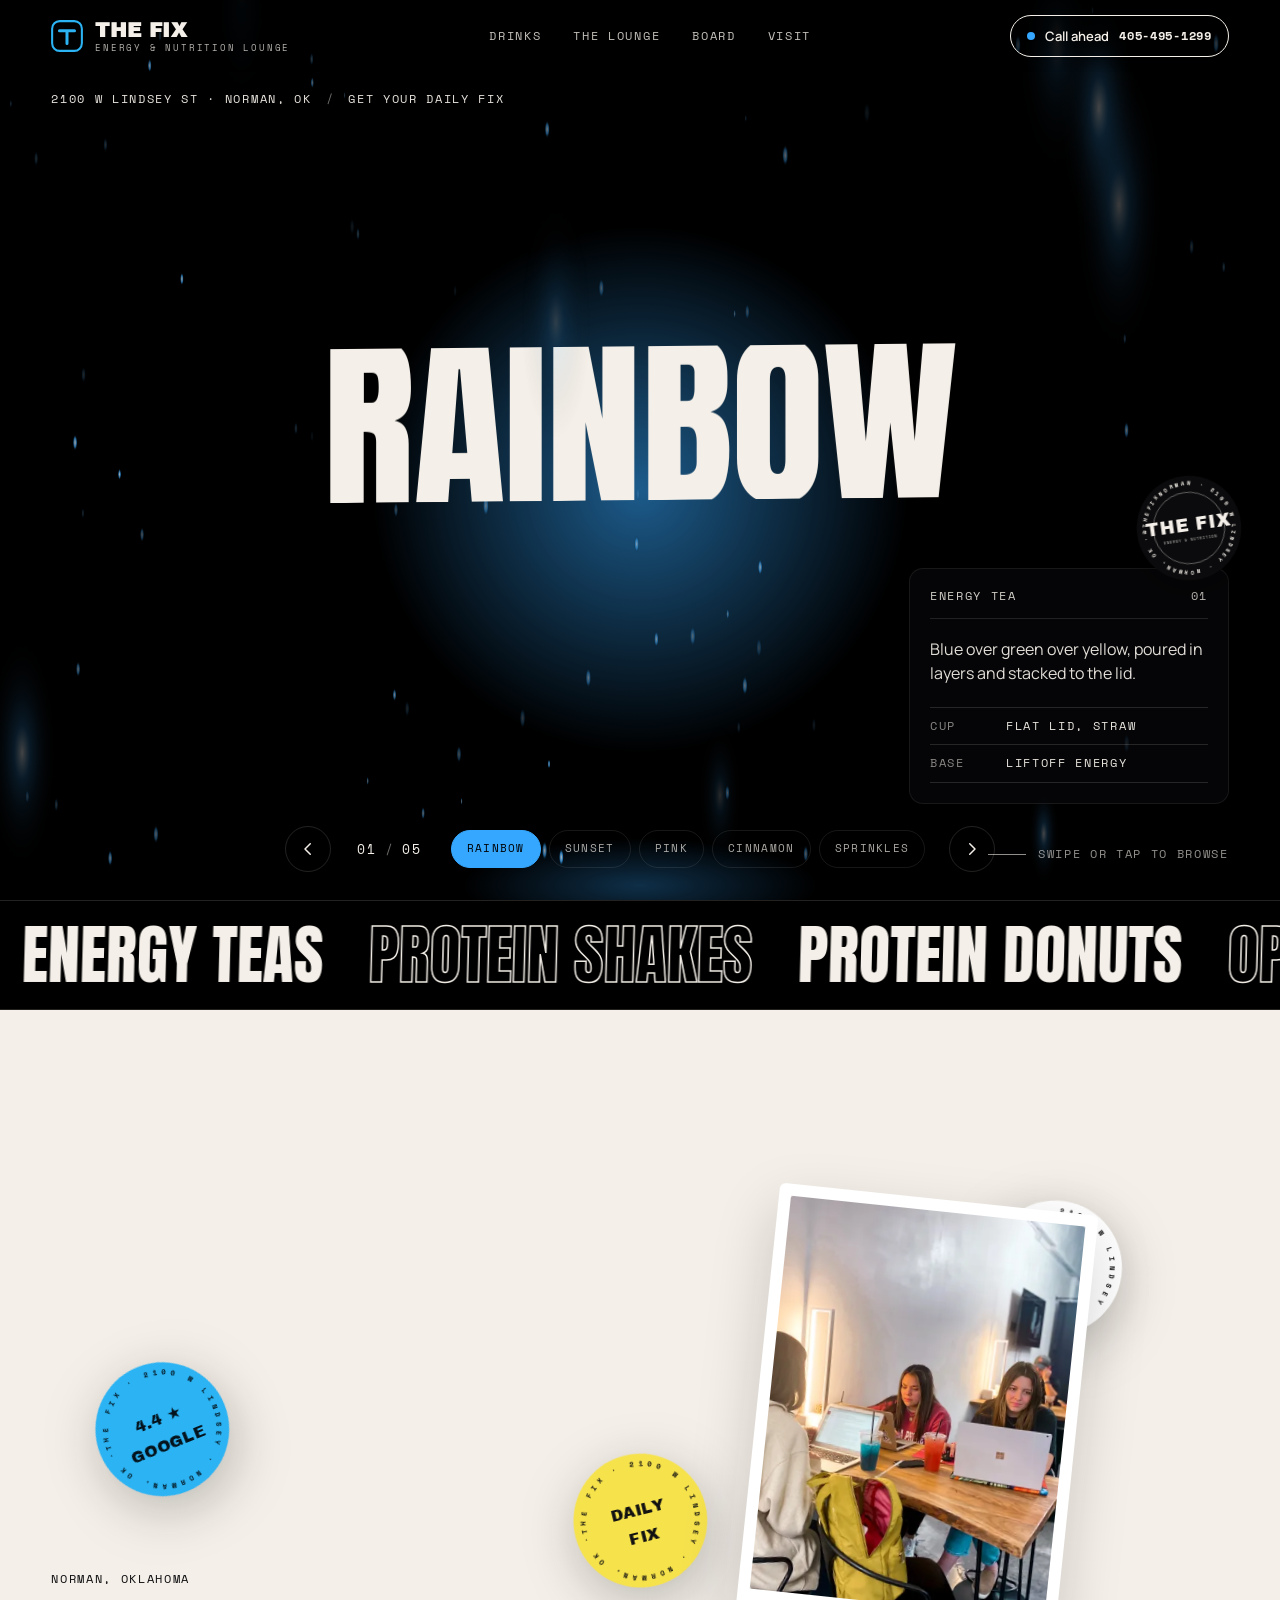
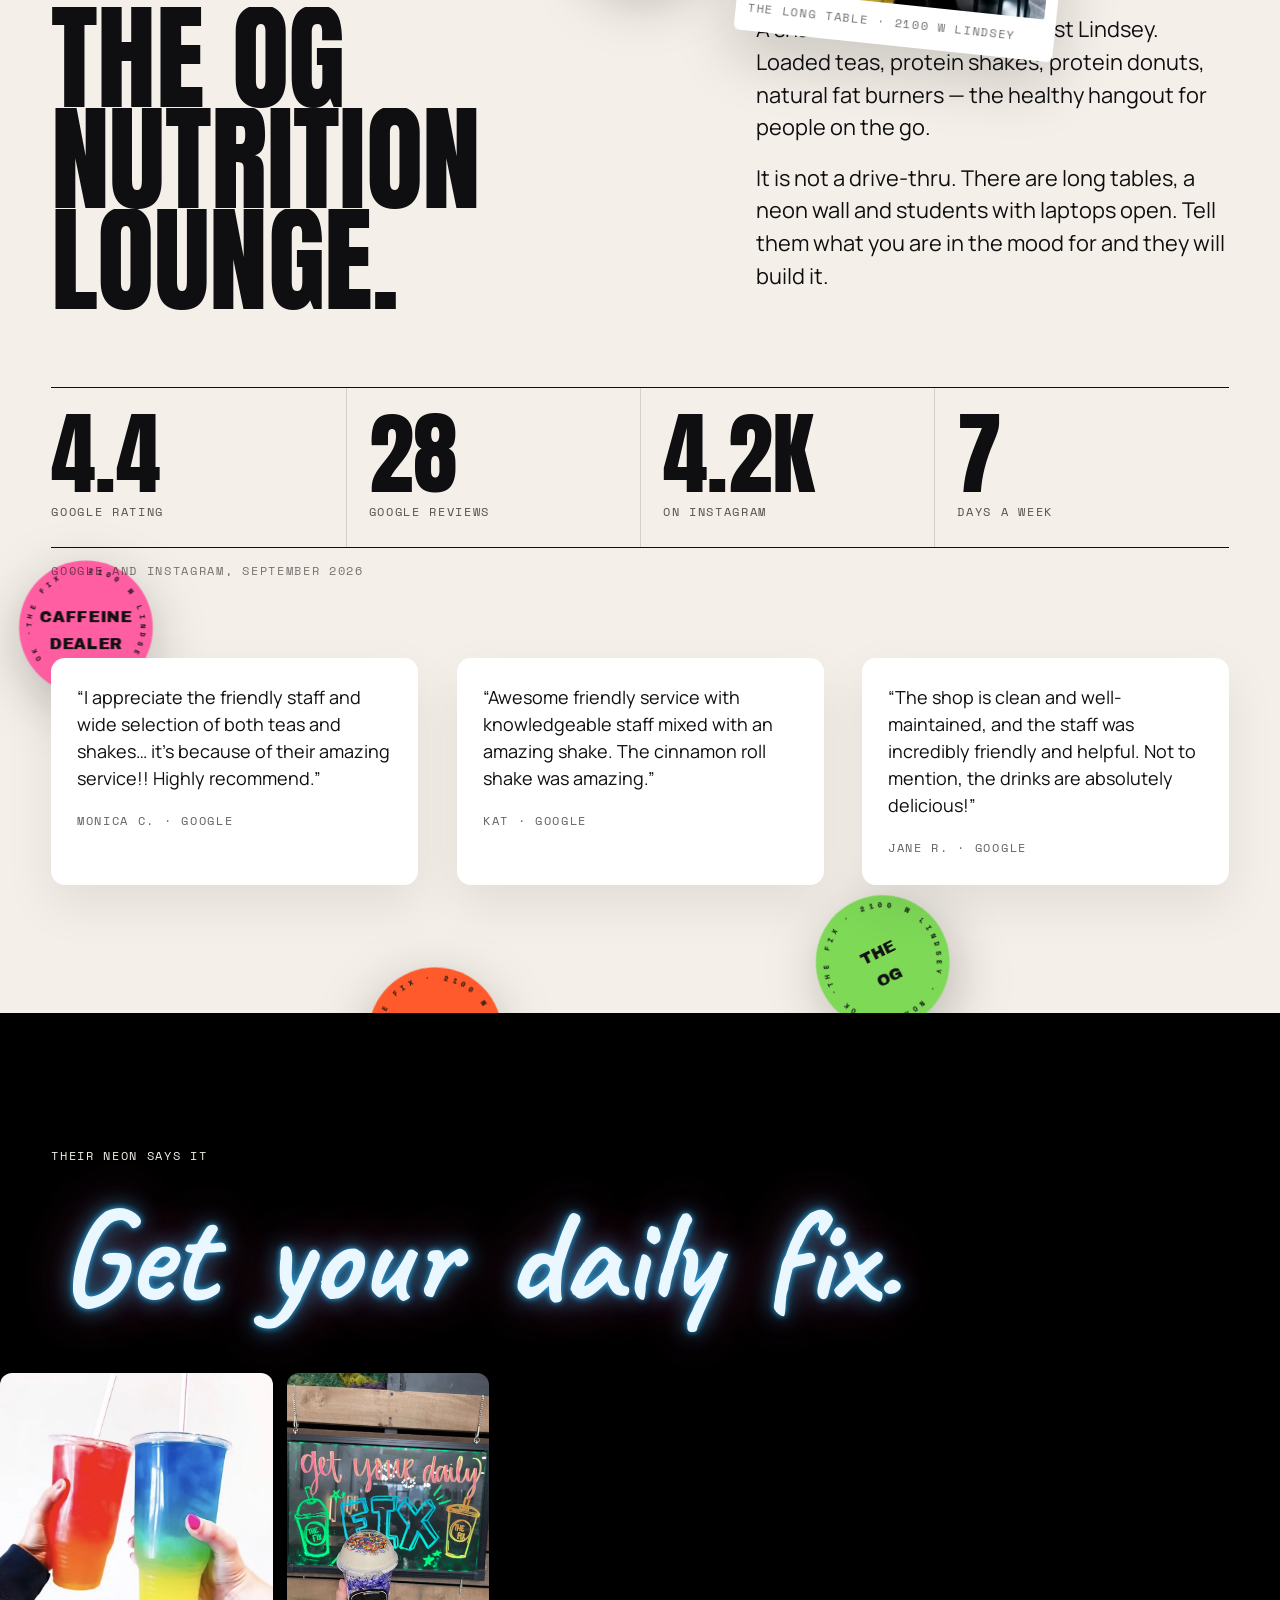
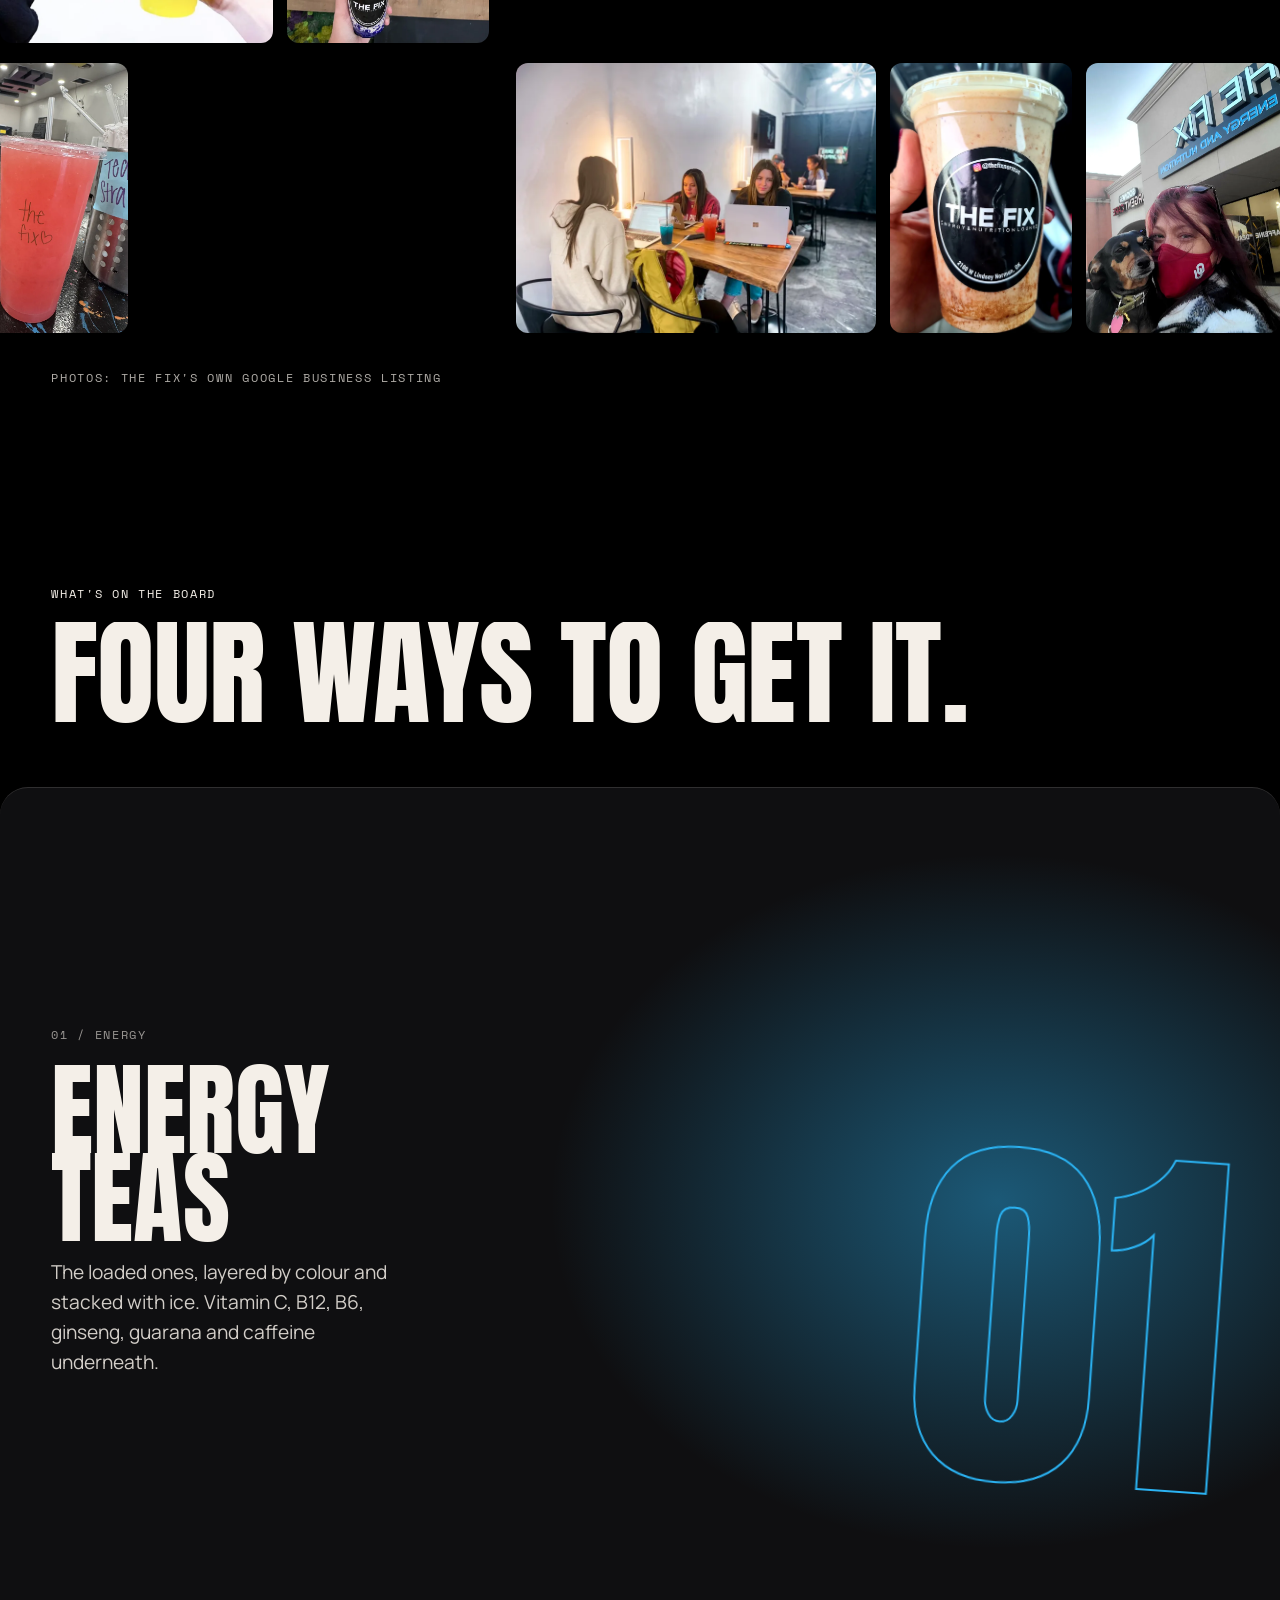
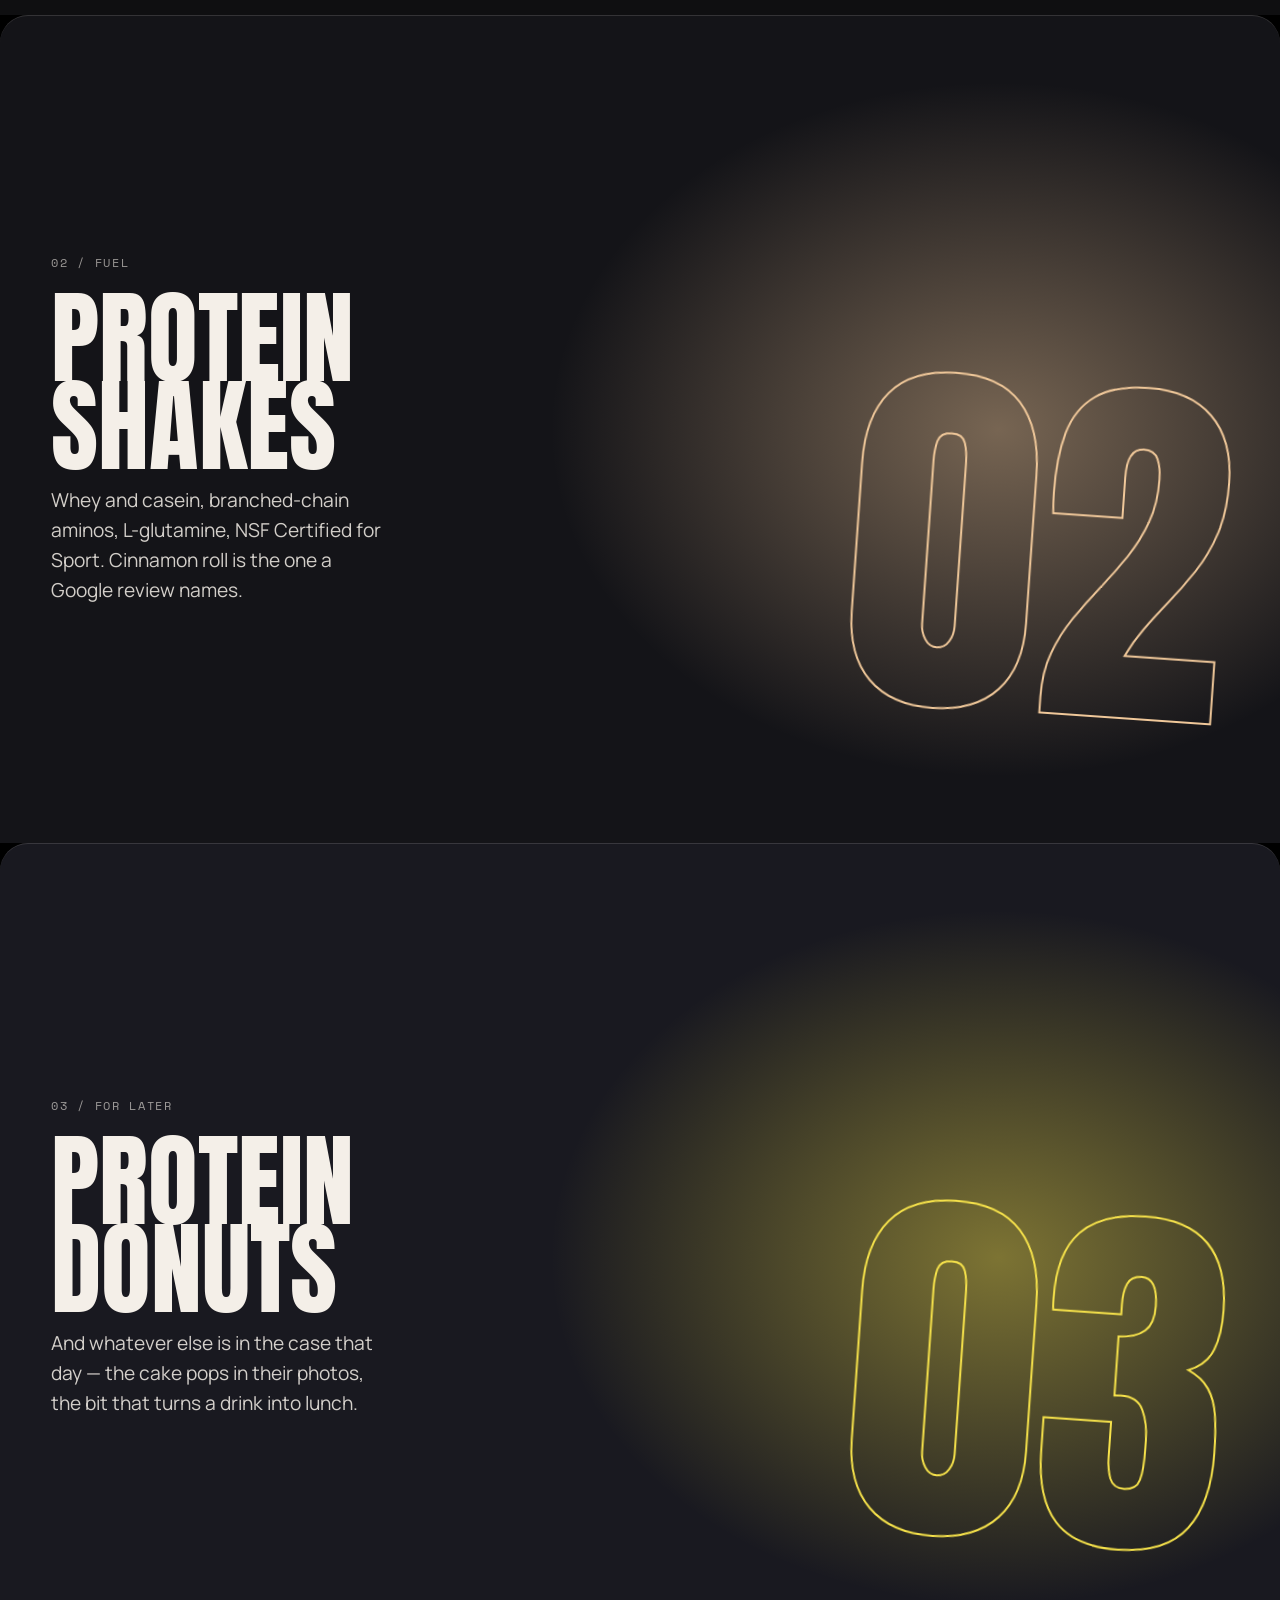
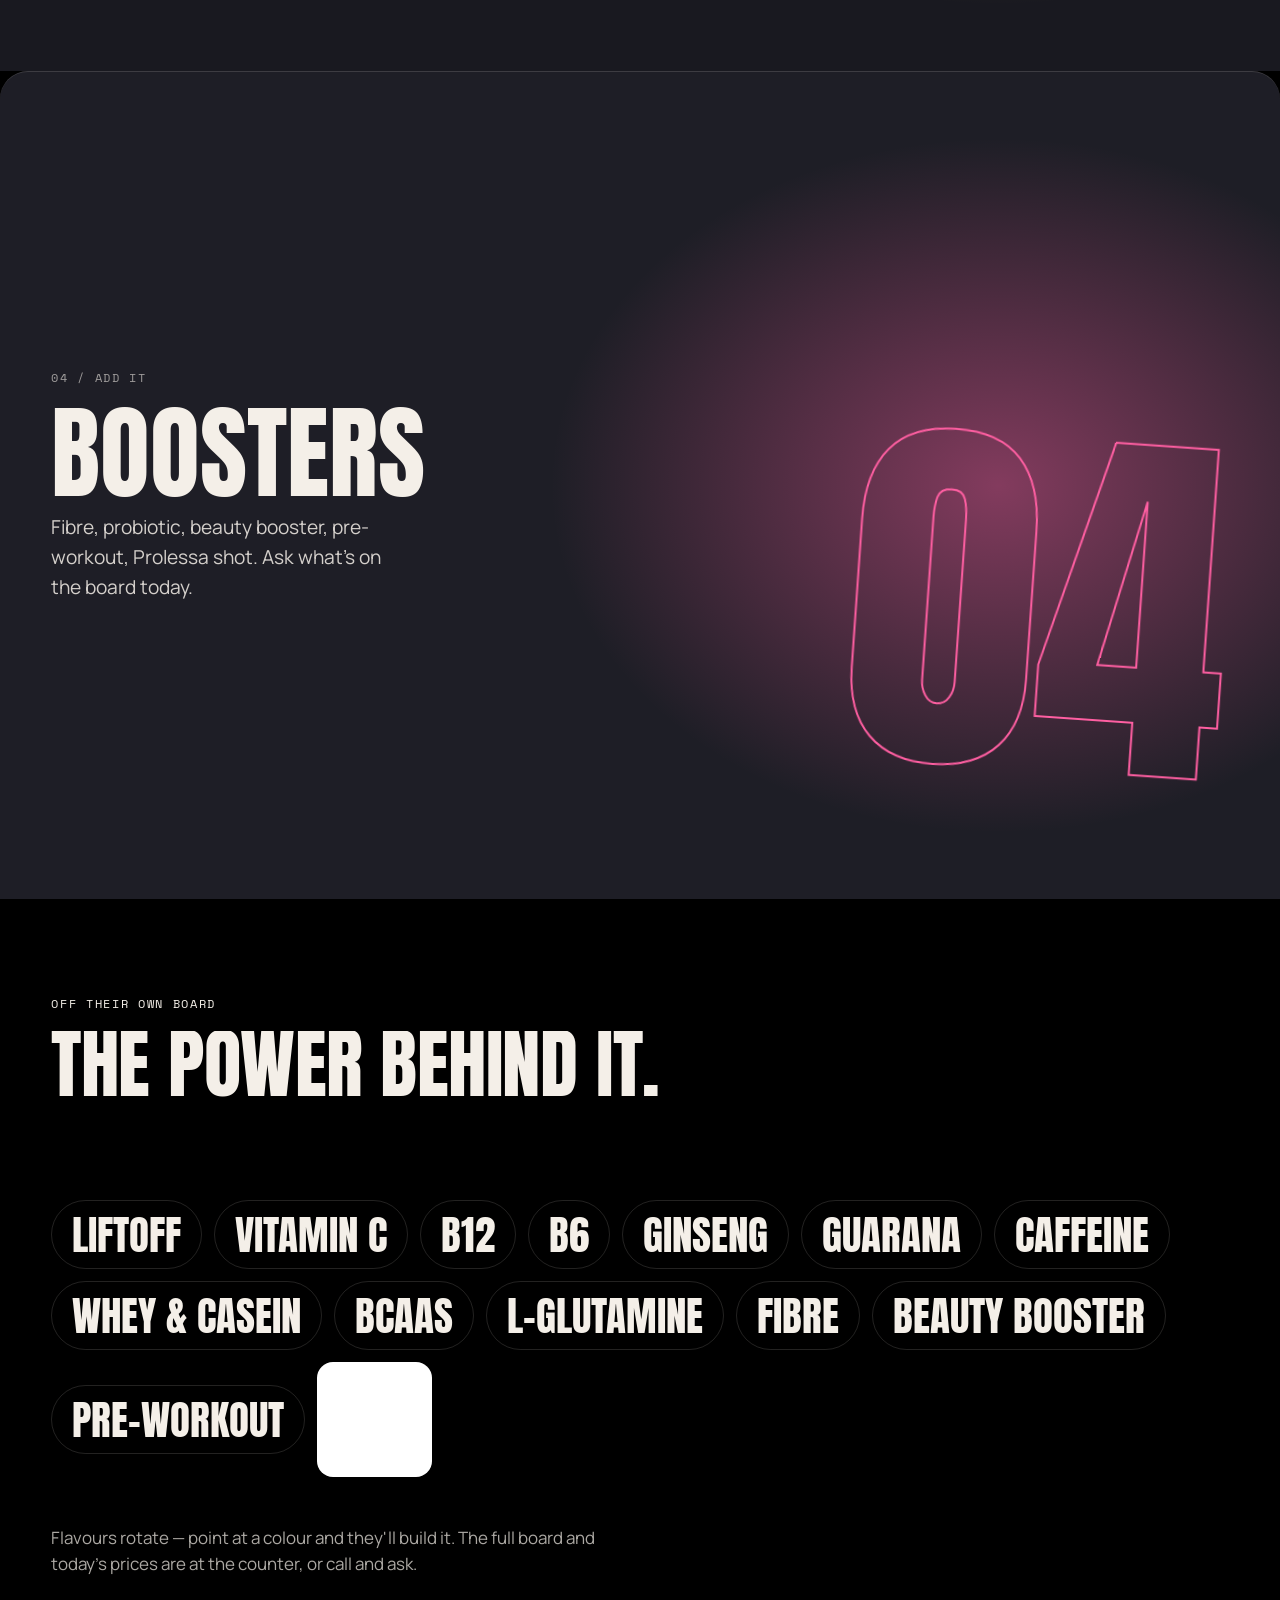
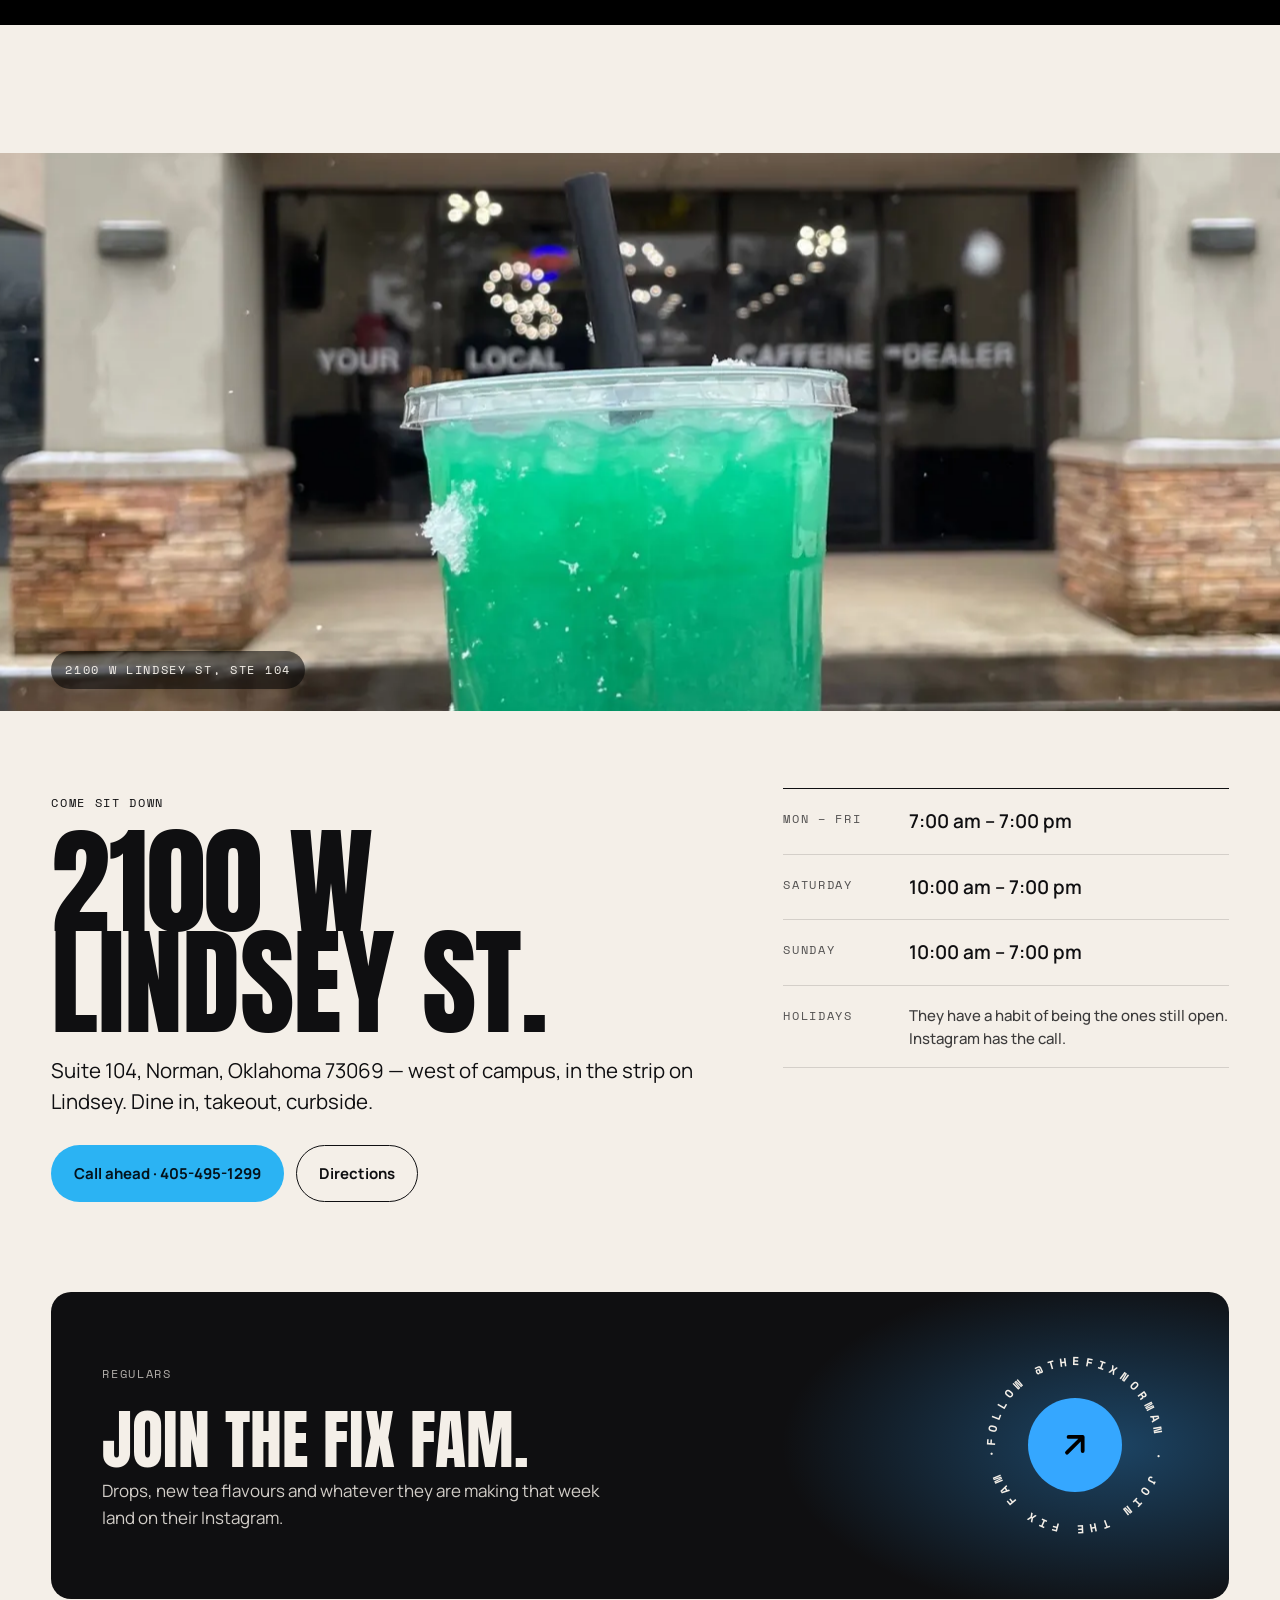
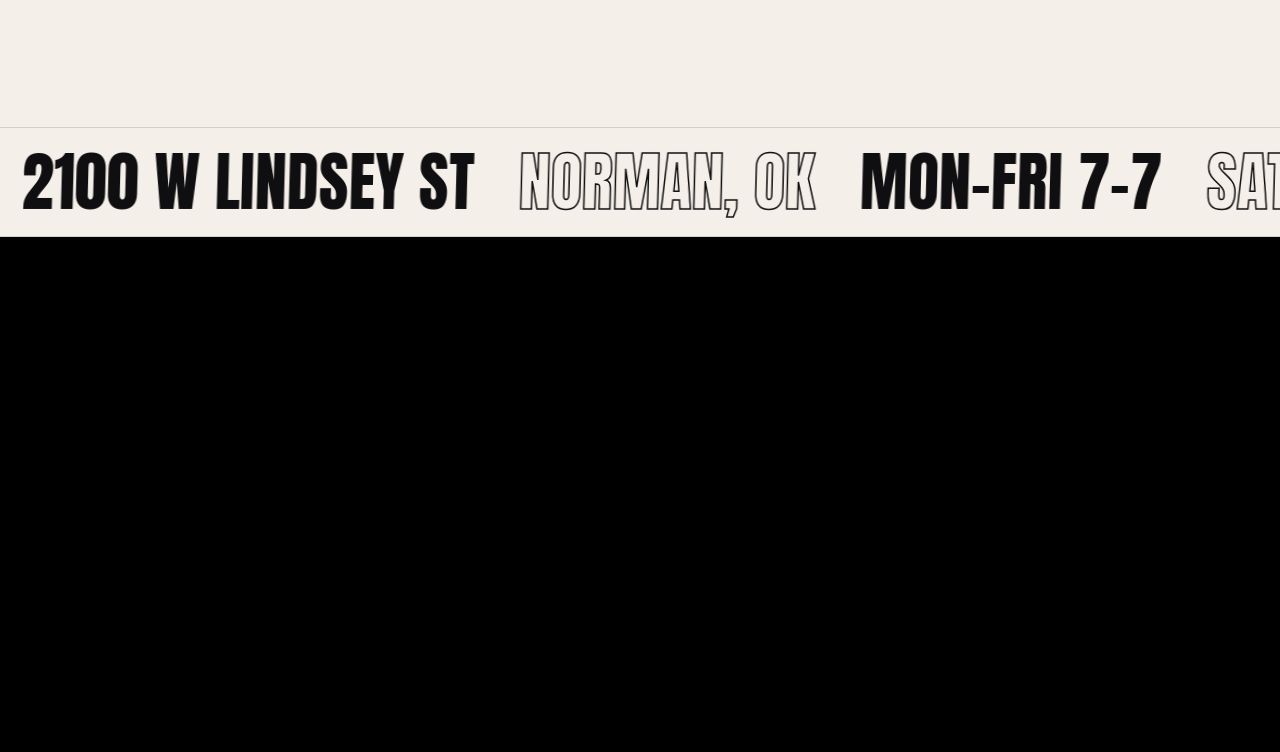
==== commit 72913c01: "Clean cups, and a fact-check of every claim on the page Cups: BiRefNet mattes instead of u2net keep " ====
--- a/site/index.html
+++ b/site/index.html
@@ -7,14 +7,16 @@
 <meta name="description" content="The OG nutrition lounge in Norman, Oklahoma. Energy teas, protein shakes, protein donuts and somewhere to sit down. 2100 W Lindsey St, Ste 104. Open seven days.">
 <meta property="og:title" content="The Fix Energy &amp; Nutrition Lounge">
 <meta property="og:description" content="Energy teas, protein shakes and the lounge to drink them in. 2100 W Lindsey St, Norman, OK.">
-<meta property="og:image" content="img/01-cup.webp">
+<meta property="og:image" content="https://stationonemain-source.github.io/the-fix-norman/img/p/g08.webp">
+<meta property="og:url" content="https://stationonemain-source.github.io/the-fix-norman/">
+<meta name="twitter:card" content="summary_large_image">
 <meta name="theme-color" content="#000000">
 <link rel="icon" href="data:image/svg+xml,%3Csvg xmlns='http://www.w3.org/2000/svg' viewBox='0 0 32 32'%3E%3Crect width='32' height='32' rx='7' fill='%23000'/%3E%3Cpath d='M7 10h18M16 10v14' stroke='%232BB3F3' stroke-width='3.4' stroke-linecap='round'/%3E%3C/svg%3E">
 <link rel="preconnect" href="https://fonts.googleapis.com">
 <link rel="preconnect" href="https://fonts.gstatic.com" crossorigin>
 <link href="https://fonts.googleapis.com/css2?family=Anton&family=Archivo+Black&family=Caveat:wght@600;700&family=Manrope:wght@400;500;600;700&family=Space+Mono:wght@400;700&display=swap" rel="stylesheet">
 <link rel="preload" as="image" href="img/01-cup.webp">
-<link rel="stylesheet" href="css/site.css?v=202609151826">
+<link rel="stylesheet" href="css/site.css?v=202609160943">
 </head>
 <body>
 
@@ -40,7 +42,7 @@
   <li>Layered energy tea, blue into green into yellow.</li>
   <li>Layered energy tea, red into orange.</li>
   <li>Pink energy tea, "the fix" written on the cup by hand.</li>
-  <li>Protein shake, cinnamon flecked, in a cup with The Fix sticker.</li>
+  <li>Protein shake, cream, flecked brown, in a cup with The Fix sticker.</li>
   <li>Protein shake under a dome lid, purple with rainbow sprinkles on top.</li>
 </ul>
 
@@ -92,7 +94,7 @@
       </div>
       <div class="hud" data-i="2">
         <div class="hud-head mono"><span>Energy tea</span><span>03</span></div>
-        <p class="hud-note">Watermelon pink, iced to the top, "the fix ♡" written on the side in marker.</p>
+        <p class="hud-note">Bright pink, iced to the top, "the fix ♡" written on the side in marker.</p>
         <dl class="specs mono">
           <div><dt>Cup</dt><dd>Written by hand</dd></div>
           <div><dt>Base</dt><dd>Liftoff energy</dd></div>
@@ -101,10 +103,10 @@
       </div>
       <div class="hud" data-i="3">
         <div class="hud-head mono"><span>Protein shake</span><span>04</span></div>
-        <p class="hud-note">Cinnamon flecked all the way down. A meal in a cup — the reviews keep naming the cinnamon roll.</p>
+        <p class="hud-note">Cream, flecked brown all the way down. The cinnamon roll shake is the one a Google review names.</p>
         <dl class="specs mono">
           <div><dt>Cup</dt><dd>The Fix sticker</dd></div>
-          <div><dt>Build</dt><dd>24 g protein</dd></div>
+          <div><dt>Build</dt><dd>Rebuild protein</dd></div>
         </dl>
         <svg class="sticker" viewBox="0 0 160 160" aria-hidden="true"><defs><path id="r3" d="M80 80m-62 0a62 62 0 1 1 124 0a62 62 0 1 1-124 0"/></defs><circle class="disc" cx="80" cy="80" r="76"/><circle class="hair" cx="80" cy="80" r="52"/><g class="rim"><text textLength="386" lengthAdjust="spacing"><textPath href="#r3">@THEFIXNORMAN · 2100 W LINDSEY · NORMAN, OK ·</textPath></text></g><text class="slogan" x="80" y="84">THE FIX</text><text class="sub" x="80" y="99">ENERGY &amp; NUTRITION</text></svg>
       </div>
@@ -113,7 +115,7 @@
         <p class="hud-note">Purple under a dome lid, rainbow sprinkles across the top. Dessert that counts as lunch.</p>
         <dl class="specs mono">
           <div><dt>Cup</dt><dd>Dome lid</dd></div>
-          <div><dt>Build</dt><dd>24 g protein</dd></div>
+          <div><dt>Build</dt><dd>Rebuild protein</dd></div>
         </dl>
         <svg class="sticker" viewBox="0 0 160 160" aria-hidden="true"><defs><path id="r4" d="M80 80m-62 0a62 62 0 1 1 124 0a62 62 0 1 1-124 0"/></defs><circle class="disc" cx="80" cy="80" r="76"/><circle class="hair" cx="80" cy="80" r="52"/><g class="rim"><text textLength="386" lengthAdjust="spacing"><textPath href="#r4">@THEFIXNORMAN · 2100 W LINDSEY · NORMAN, OK ·</textPath></text></g><text class="slogan" x="80" y="84">THE FIX</text><text class="sub" x="80" y="99">ENERGY &amp; NUTRITION</text></svg>
       </div>
@@ -147,7 +149,7 @@
       <div class="story-copy reveal">
         <figure class="polaroid"><img src="img/p/g07-s.webp" alt="Students working at the long wooden table inside The Fix" loading="lazy" decoding="async"><figcaption class="mono">The long table · 2100 W Lindsey</figcaption></figure>
         <p>A shake and energy bar on West Lindsey. Loaded teas, protein shakes, protein donuts, natural fat burners — the healthy hangout for people on the go.</p>
-        <p>It is not a drive-thru. There are tables, outlets, a neon wall and people who stay for two hours. Tell them what you are in the mood for and they will build it.</p>
+        <p>It is not a drive-thru. There are long tables, a neon wall and students with laptops open. Tell them what you are in the mood for and they will build it.</p>
       </div>
     </div>
     <ul class="proof reveal">
@@ -156,8 +158,9 @@
       <li><b data-count="4.2" data-dec="1" data-suffix="K">0.0K</b><span class="mono">On Instagram</span></li>
       <li><b data-count="7">0</b><span class="mono">Days a week</span></li>
     </ul>
+    <p class="proof-note mono">Google and Instagram, September 2026</p>
     <ul class="quotes">
-      <li class="quote"><p>&ldquo;I appreciate the friendly staff and wide selection of both teas and shakes. They are the only club in town that has stayed open and it&rsquo;s because of their amazing service!!&rdquo;</p><cite class="mono">Monica C. · Google</cite></li>
+      <li class="quote"><p>&ldquo;I appreciate the friendly staff and wide selection of both teas and shakes… it&rsquo;s because of their amazing service!! Highly recommend.&rdquo;</p><cite class="mono">Monica C. · Google</cite></li>
       <li class="quote"><p>&ldquo;Awesome friendly service with knowledgeable staff mixed with an amazing shake. The cinnamon roll shake was amazing.&rdquo;</p><cite class="mono">kat · Google</cite></li>
       <li class="quote"><p>&ldquo;The shop is clean and well-maintained, and the staff was incredibly friendly and helpful. Not to mention, the drinks are absolutely delicious!&rdquo;</p><cite class="mono">jane R. · Google</cite></li>
     </ul>
@@ -199,9 +202,9 @@
   </div>
   <div class="stack">
     <article class="family" style="--c:#2BB3F3"><div class="fam-copy"><span class="mono">01 / Energy</span><h3>Energy Teas</h3><p>The loaded ones, layered by colour and stacked with ice. Vitamin C, B12, B6, ginseng, guarana and caffeine underneath.</p></div><div class="fam-n" aria-hidden="true">01</div></article>
-    <article class="family" style="--c:#F0C89A"><div class="fam-copy"><span class="mono">02 / Fuel</span><h3>Protein Shakes</h3><p>Whey and casein, branched-chain aminos, L-glutamine. Cinnamon roll is the one the reviews keep naming.</p></div><div class="fam-n" aria-hidden="true">02</div></article>
-    <article class="family" style="--c:#F6E24B"><div class="fam-copy"><span class="mono">03 / For later</span><h3>Protein Donuts</h3><p>And whatever else is in the case that day — cake pops, protein balls, the bit that turns a drink into lunch.</p></div><div class="fam-n" aria-hidden="true">03</div></article>
-    <article class="family" style="--c:#FF5FA2"><div class="fam-copy"><span class="mono">04 / Add it</span><h3>Boosters</h3><p>Fibre, probiotic, beauty booster, creatine, pre-workout, Prolessa shot. Ask what's on the board today.</p></div><div class="fam-n" aria-hidden="true">04</div></article>
+    <article class="family" style="--c:#F0C89A"><div class="fam-copy"><span class="mono">02 / Fuel</span><h3>Protein Shakes</h3><p>Whey and casein, branched-chain aminos, L-glutamine, NSF Certified for Sport. Cinnamon roll is the one a Google review names.</p></div><div class="fam-n" aria-hidden="true">02</div></article>
+    <article class="family" style="--c:#F6E24B"><div class="fam-copy"><span class="mono">03 / For later</span><h3>Protein Donuts</h3><p>And whatever else is in the case that day — the cake pops in their photos, the bit that turns a drink into lunch.</p></div><div class="fam-n" aria-hidden="true">03</div></article>
+    <article class="family" style="--c:#FF5FA2"><div class="fam-copy"><span class="mono">04 / Add it</span><h3>Boosters</h3><p>Fibre, probiotic, beauty booster, pre-workout, Prolessa shot. Ask what's on the board today.</p></div><div class="fam-n" aria-hidden="true">04</div></article>
   </div>
   <div class="wrap flavors">
     <div class="sec-head"><span class="kicker mono reveal">Off their own board</span><h3 class="h-display h-sm" data-words>The power behind it.</h3></div>
@@ -233,7 +236,7 @@
       <div>
         <span class="kicker mono reveal">Come sit down</span>
         <h2 class="h-display" data-chars>2100 W Lindsey St.</h2>
-        <p class="lede reveal">Suite 104, Norman, Oklahoma 73069 — west of campus, in the row off Lindsey. Dine in, takeout, curbside.</p>
+        <p class="lede reveal">Suite 104, Norman, Oklahoma 73069 — west of campus, in the strip on Lindsey. Dine in, takeout, curbside.</p>
         <div class="cta-row reveal">
           <a class="btn btn-blue" href="tel:+14054951299">Call ahead · 405-495-1299</a>
           <a class="btn btn-ghost" href="https://www.google.com/maps/search/?api=1&amp;query=The+Fix+Energy+and+Nutrition+Lounge+2100+W+Lindsey+St+Norman+OK" target="_blank" rel="noopener">Directions</a>
@@ -250,7 +253,7 @@
       <div>
         <span class="kicker mono">Regulars</span>
         <h3>Join the FIX FAM.</h3>
-        <p>Drops, new tea flavours and whatever they are making that week go out on Instagram first.</p>
+        <p>Drops, new tea flavours and whatever they are making that week land on their Instagram.</p>
       </div>
       <a class="badge" href="https://www.instagram.com/thefixnorman/" target="_blank" rel="noopener" aria-label="Follow The Fix on Instagram">
         <svg class="ring" viewBox="0 0 200 200" aria-hidden="true"><defs><path id="ringp" d="M100 100m-78 0a78 78 0 1 1 156 0a78 78 0 1 1-156 0"/></defs><text textLength="488" lengthAdjust="spacing"><textPath href="#ringp">FOLLOW @THEFIXNORMAN · JOIN THE FIX FAM ·</textPath></text></svg>
@@ -287,10 +290,10 @@
   </div>
 </footer>
 
-<script src="js/vendor/gsap.min.js?v=202609151826"></script>
-<script src="js/vendor/ScrollTrigger.min.js?v=202609151826"></script>
-<script src="js/vendor/lenis.min.js?v=202609151826"></script>
-<script src="js/manifest.js?v=202609151826"></script>
-<script src="js/loadout.js?v=202609151826"></script>
+<script src="js/vendor/gsap.min.js?v=202609160943"></script>
+<script src="js/vendor/ScrollTrigger.min.js?v=202609160943"></script>
+<script src="js/vendor/lenis.min.js?v=202609160943"></script>
+<script src="js/manifest.js?v=202609160943"></script>
+<script src="js/loadout.js?v=202609160943"></script>
 </body>
 </html>
--- a/site/css/site.css
+++ b/site/css/site.css
@@ -160,6 +160,7 @@
 .proof b{font-family:var(--disp);font-weight:400;font-size:clamp(56px,7vw,110px);line-height:.9}
 .proof b small{font-size:.5em;vertical-align:top}
 .proof .mono{opacity:.7}
+.proof-note{margin:14px 0 0;opacity:.55;position:relative;z-index:2}
 .quotes{list-style:none;margin:clamp(48px,6vw,88px) 0 0;padding:0;display:grid;grid-template-columns:repeat(3,1fr);gap:clamp(20px,3vw,44px);position:relative;z-index:2}
 .quote{padding:26px;background:#fff;border-radius:14px;box-shadow:0 20px 50px rgba(15,15,17,.08);will-change:transform,opacity}
 .quote p{margin:0 0 14px;font-size:18px;line-height:1.5}
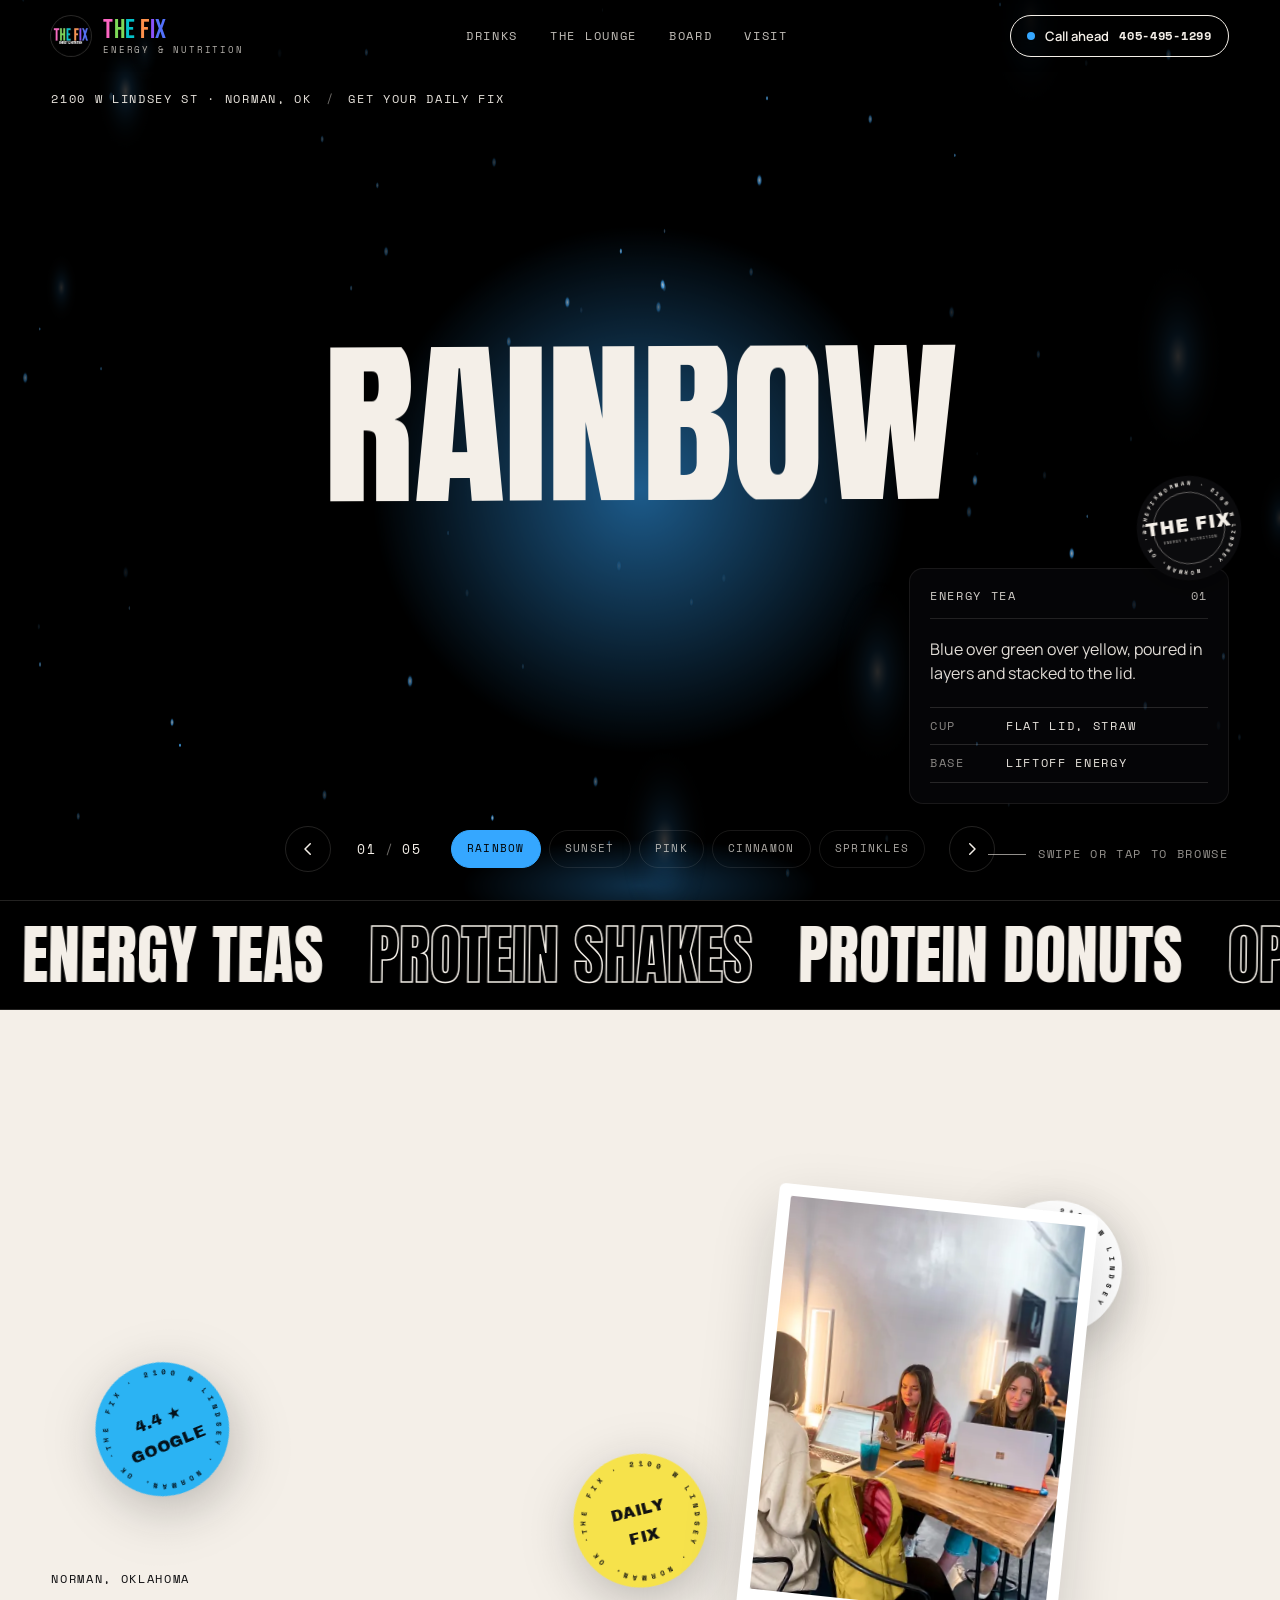
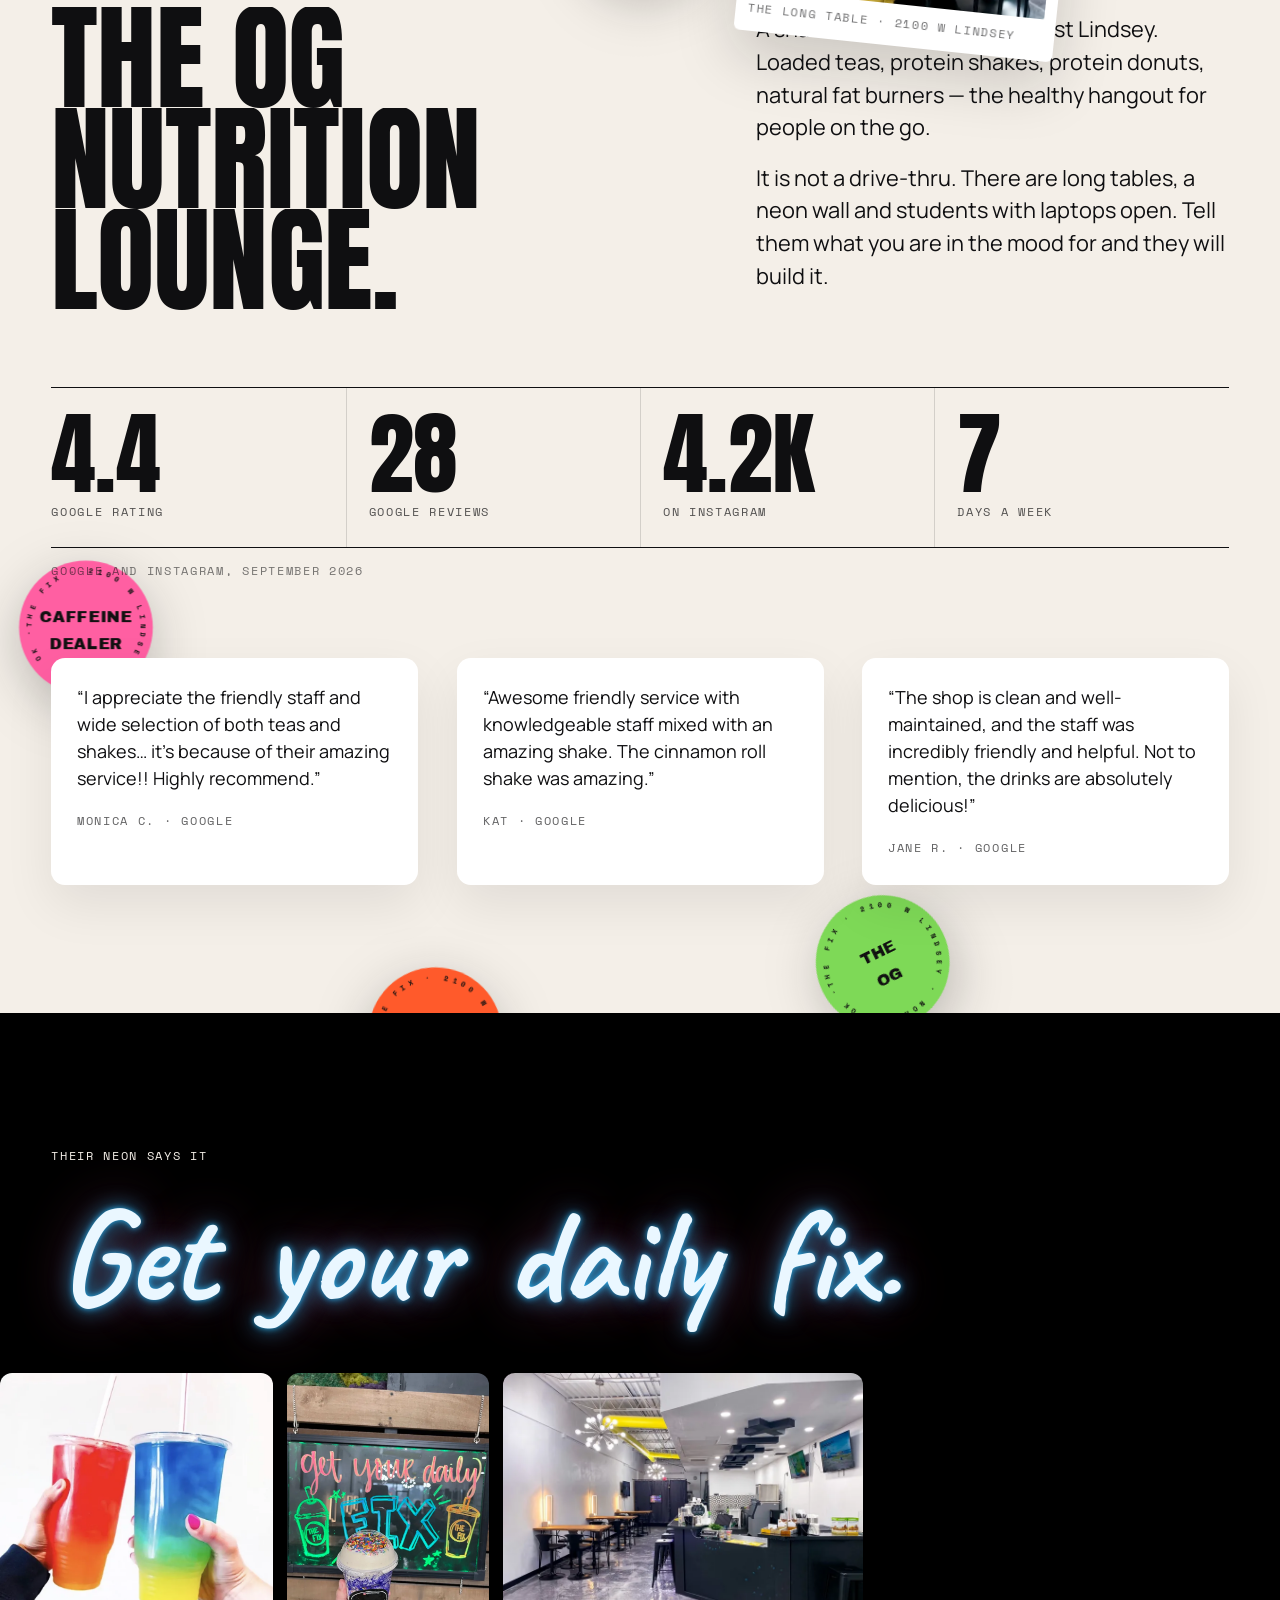
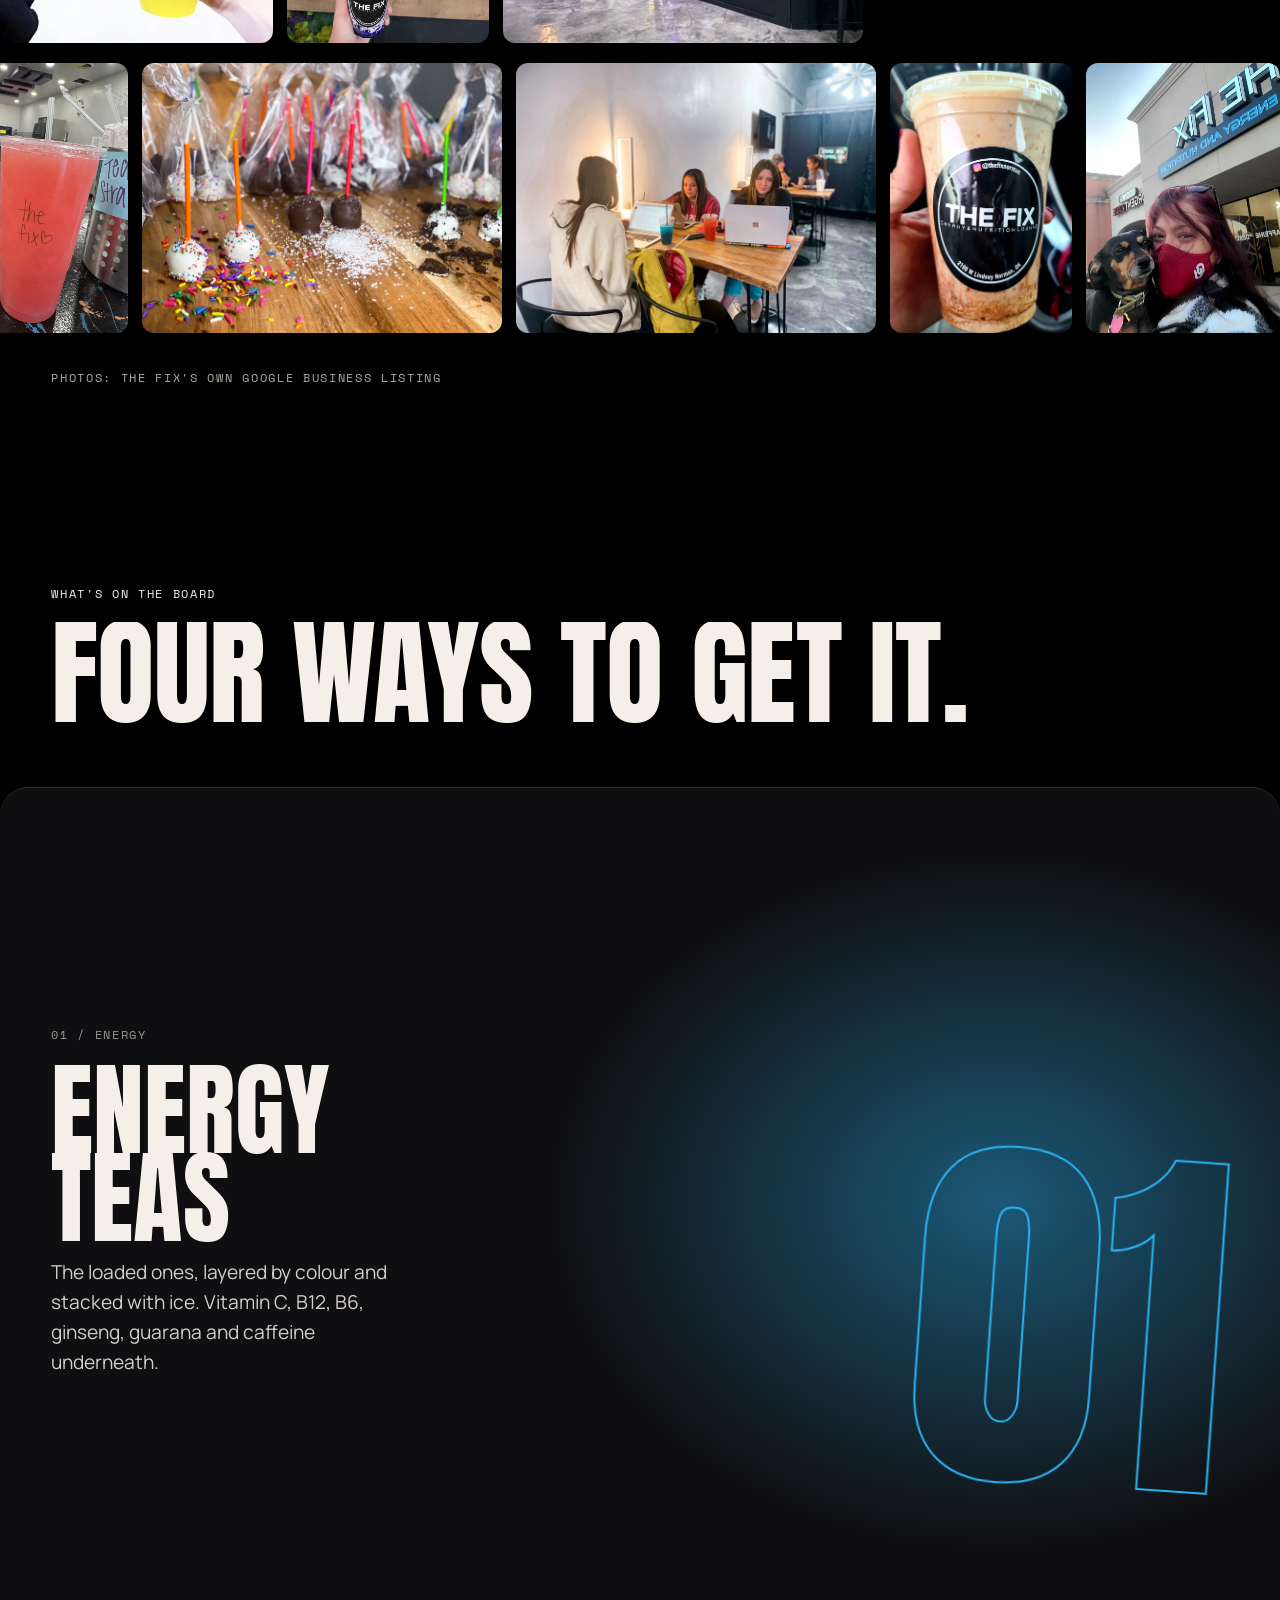
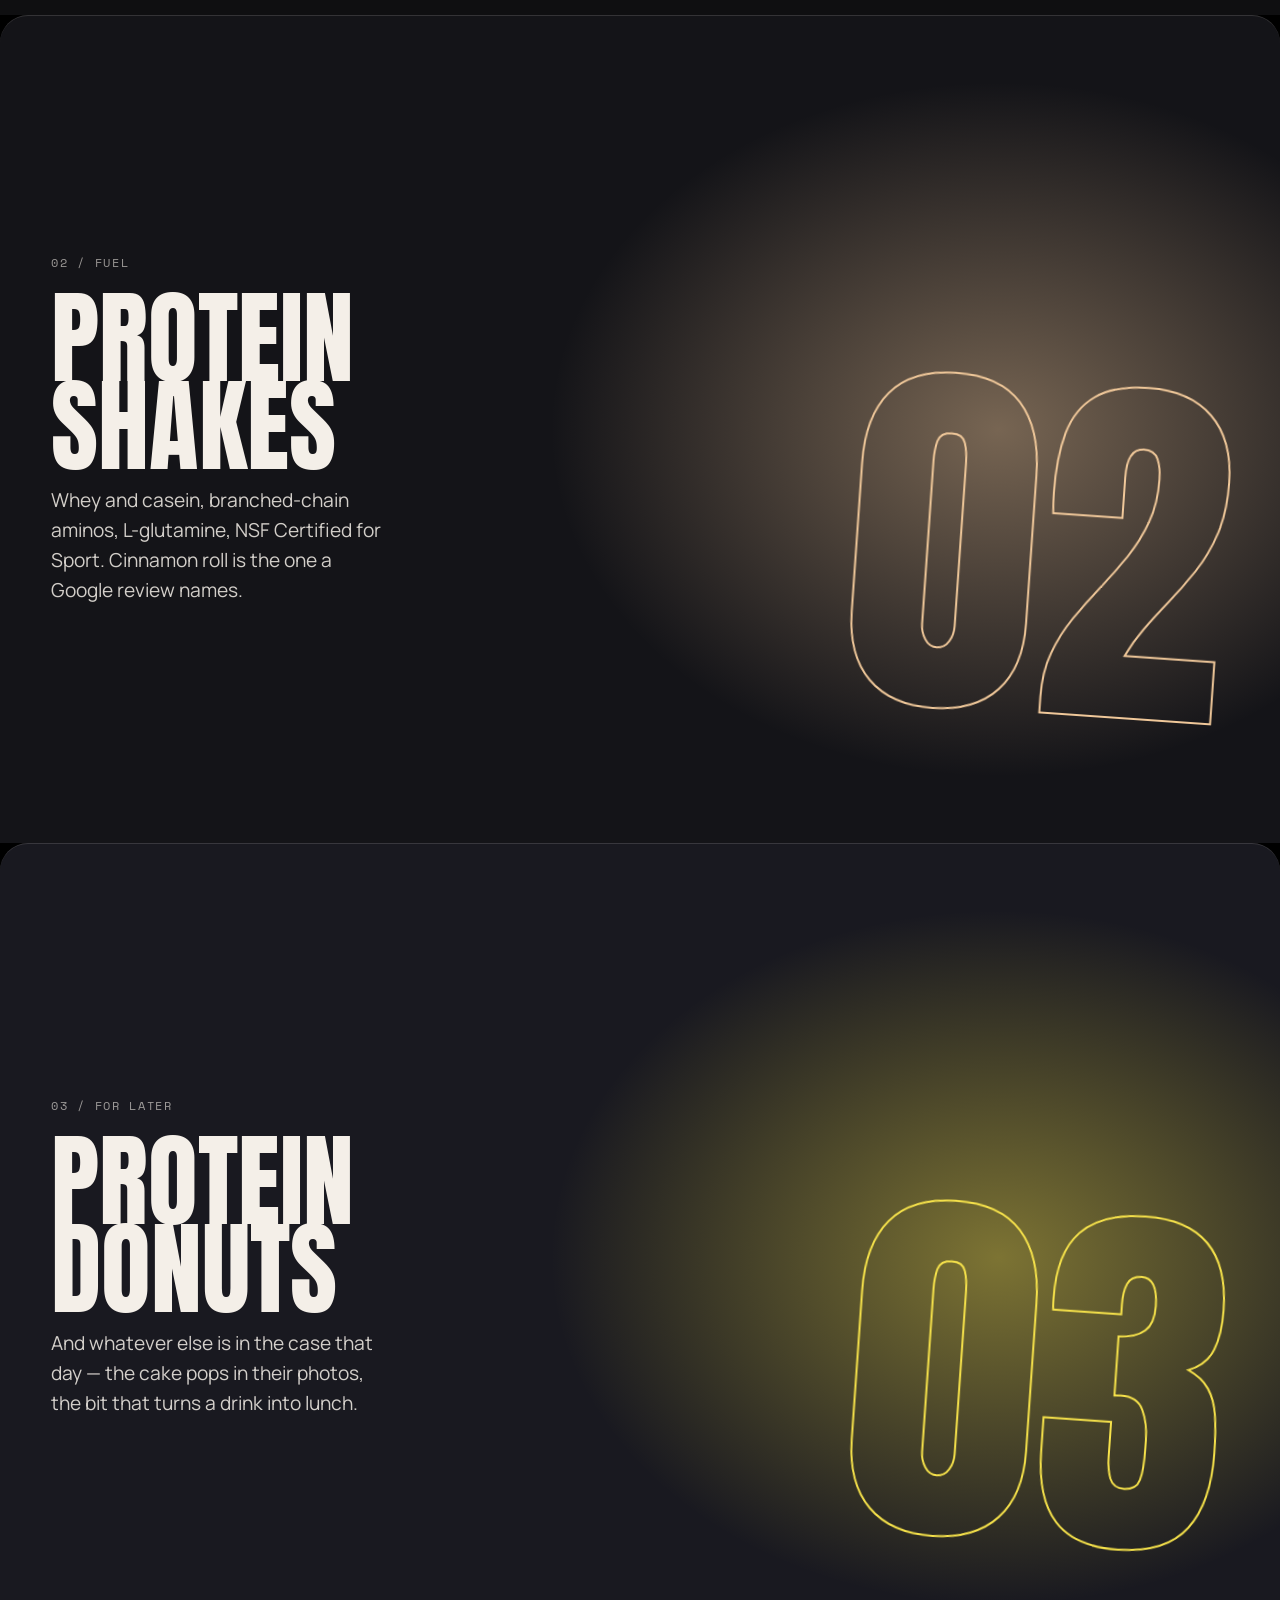
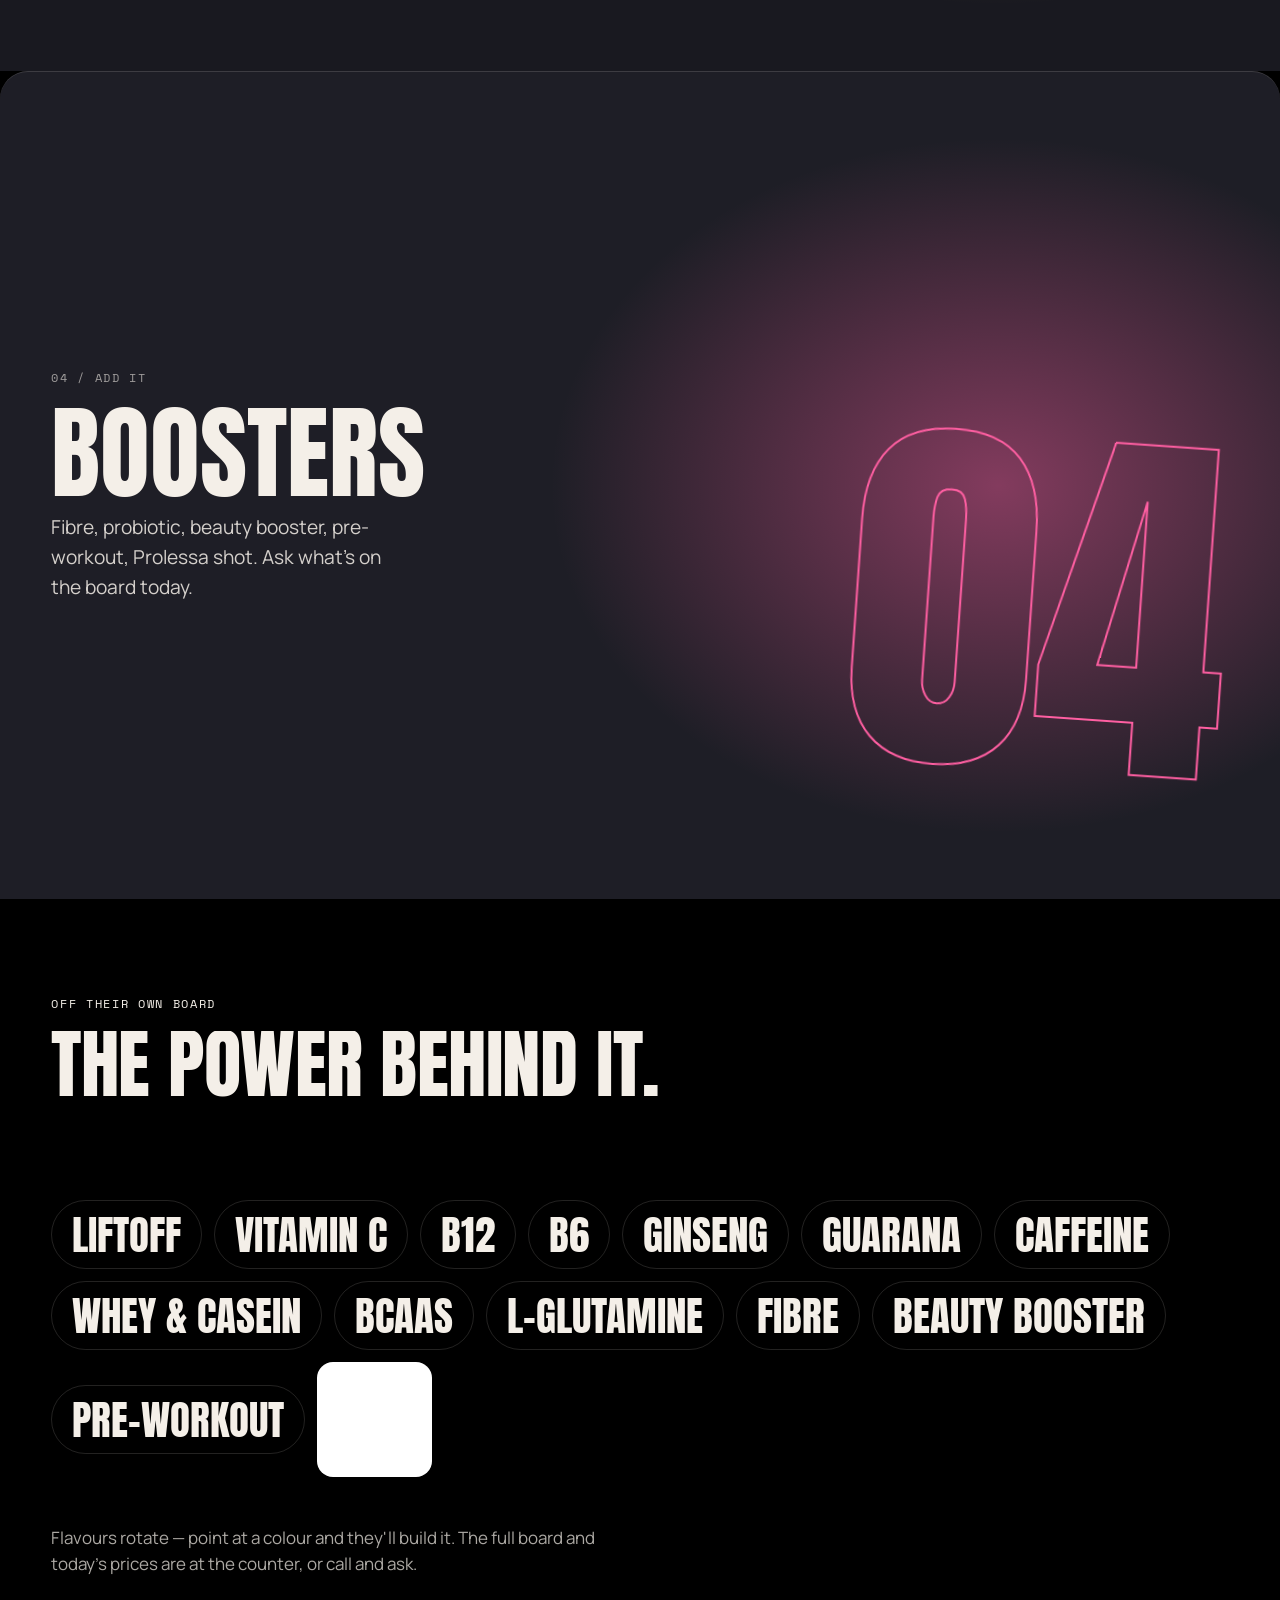
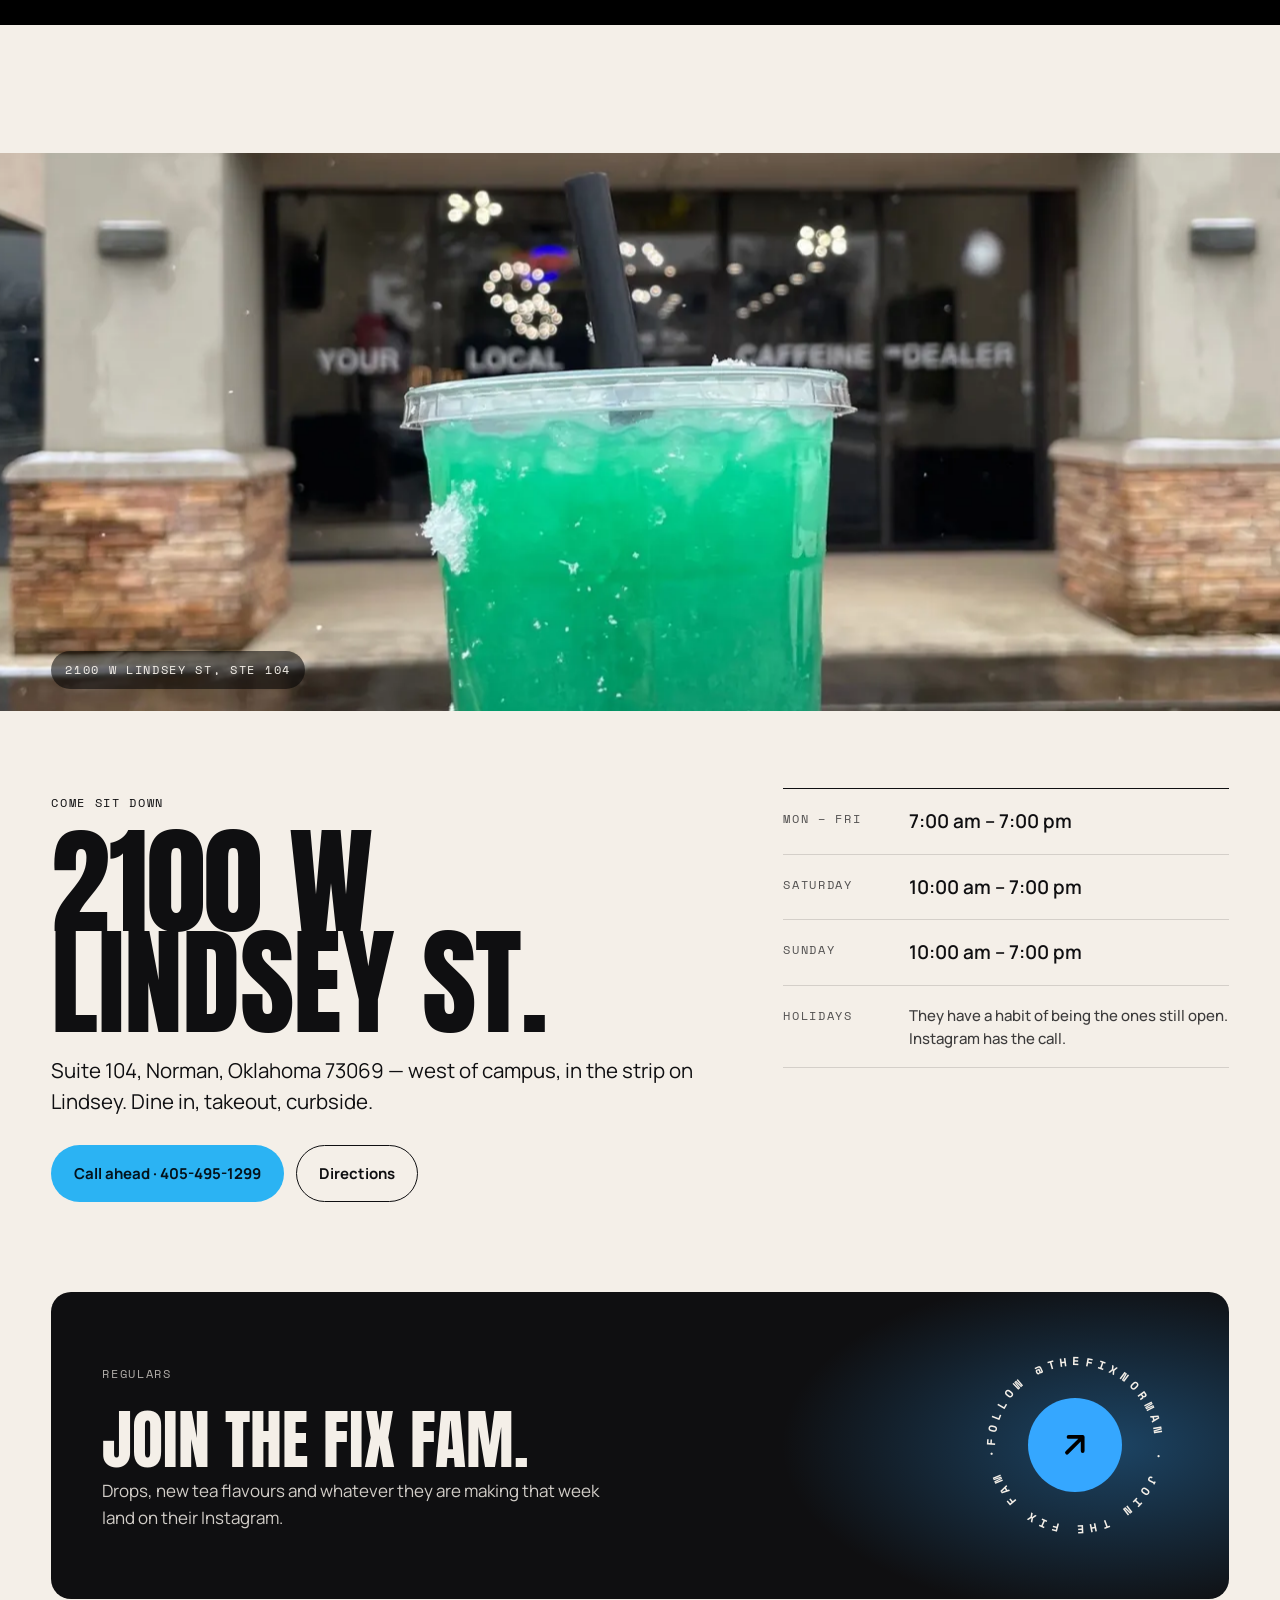
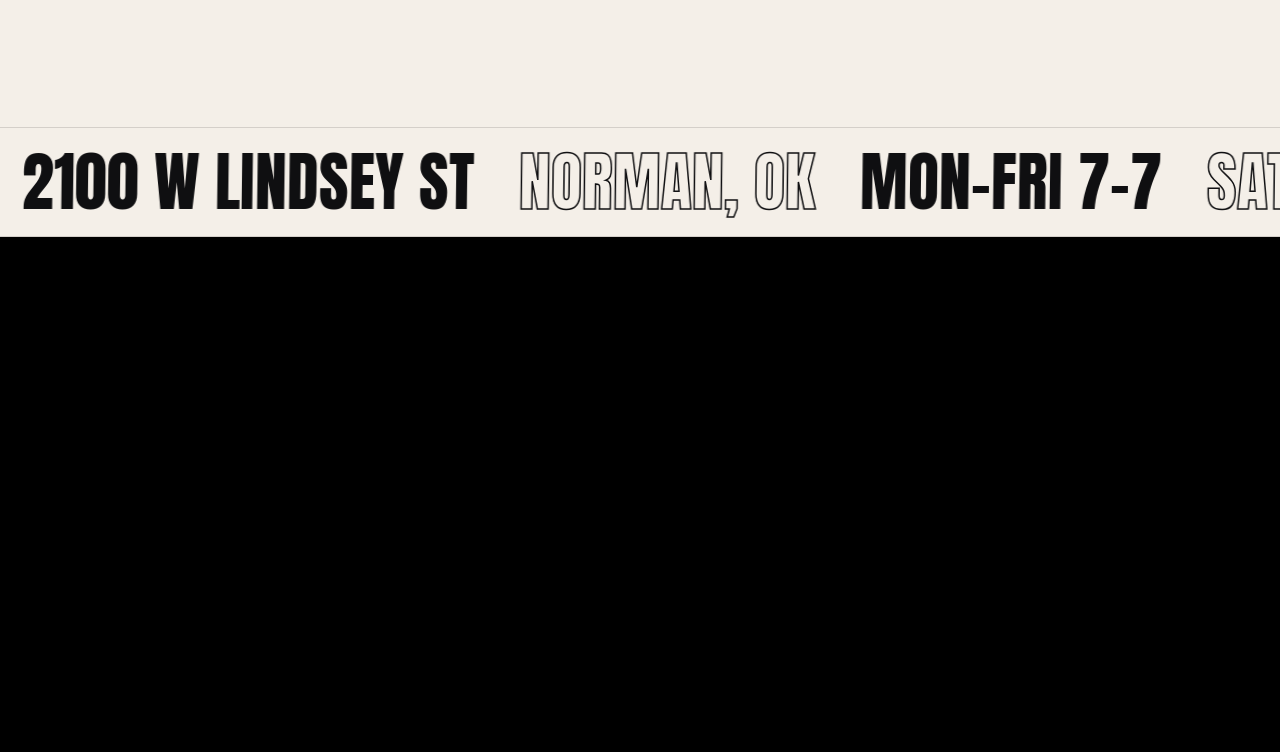
==== commit 52a23ff8: "Their real logo, in place of our placeholder mark The disc from their Facebook profile goes in the h" ====
--- a/site/index.html
+++ b/site/index.html
@@ -11,12 +11,13 @@
 <meta property="og:url" content="https://stationonemain-source.github.io/the-fix-norman/">
 <meta name="twitter:card" content="summary_large_image">
 <meta name="theme-color" content="#000000">
-<link rel="icon" href="data:image/svg+xml,%3Csvg xmlns='http://www.w3.org/2000/svg' viewBox='0 0 32 32'%3E%3Crect width='32' height='32' rx='7' fill='%23000'/%3E%3Cpath d='M7 10h18M16 10v14' stroke='%232BB3F3' stroke-width='3.4' stroke-linecap='round'/%3E%3C/svg%3E">
+<link rel="icon" type="image/png" href="img/favicon-64.png">
+<link rel="apple-touch-icon" href="img/apple-touch-icon.png">
 <link rel="preconnect" href="https://fonts.googleapis.com">
 <link rel="preconnect" href="https://fonts.gstatic.com" crossorigin>
-<link href="https://fonts.googleapis.com/css2?family=Anton&family=Archivo+Black&family=Caveat:wght@600;700&family=Manrope:wght@400;500;600;700&family=Space+Mono:wght@400;700&display=swap" rel="stylesheet">
+<link href="https://fonts.googleapis.com/css2?family=Anton&family=Bebas+Neue&family=Archivo+Black&family=Caveat:wght@600;700&family=Manrope:wght@400;500;600;700&family=Space+Mono:wght@400;700&display=swap" rel="stylesheet">
 <link rel="preload" as="image" href="img/01-cup.webp">
-<link rel="stylesheet" href="css/site.css?v=202609160943">
+<link rel="stylesheet" href="css/site.css?v=202609160956">
 </head>
 <body>
 
@@ -24,8 +25,8 @@
 
 <header id="top" class="top">
   <a class="lockup" href="#film" aria-label="The Fix Energy and Nutrition Lounge — top">
-    <span class="mark" aria-hidden="true"><svg viewBox="0 0 34 34" fill="none"><rect x="1.2" y="1.2" width="31.6" height="31.6" rx="8" stroke="currentColor" stroke-width="2.2"/><path d="M9 11.5h16M17 11.5v13.5" stroke="currentColor" stroke-width="3.2" stroke-linecap="round"/></svg></span>
-    <span class="lockup-text"><b>The Fix</b><small>Energy &amp; Nutrition Lounge</small></span>
+    <img class="mark" src="img/logo-128.webp" srcset="img/logo-128.webp 1x, img/logo-256.webp 2x" width="40" height="40" alt="" decoding="async">
+    <span class="lockup-text"><b><span class="fx-word" aria-hidden="true"><i style="--lc:#FD65C3">T</i><i style="--lc:#7ED958">H</i><i style="--lc:#03C2CB">E</i> <i style="--lc:#FE914C">F</i><i style="--lc:#8B52FB">I</i><i style="--lc:#5371FB">X</i></span><span class="sr-only">The Fix</span></b><small>Energy &amp; Nutrition</small></span>
   </a>
   <nav class="nav" aria-label="Sections">
     <a href="#film">Drinks</a>
@@ -180,6 +181,7 @@
       <img src="img/p/g01-s.webp" alt="Inside The Fix: black tables, TVs and the yellow neon ceiling light" loading="lazy" decoding="async">
       <img src="img/p/g06-s.webp" alt="A green tea held up outside the storefront under THE FIX sign" loading="lazy" decoding="async">
       <img src="img/p/g12-s.webp" alt="The lounge corner: couch, glass table and the striped mural" loading="lazy" decoding="async">
+      <img src="img/p/fbcover-s.webp" alt="A blue tea held up under THE FIX sign on a sunny day" loading="lazy" decoding="async">
     </div>
   </div>
   <div class="strip" data-dir="1" aria-label="Photos of The Fix, row two">
@@ -273,11 +275,11 @@
 
 <footer class="foot" data-theme="dark">
   <div class="wrap">
-    <p class="foot-word" aria-hidden="true">The <em>Fix</em></p>
+    <p class="foot-word" aria-hidden="true"><span class="fx-word"><i style="--lc:#FD65C3">T</i><i style="--lc:#7ED958">H</i><i style="--lc:#03C2CB">E</i> <i style="--lc:#FE914C">F</i><i style="--lc:#8B52FB">I</i><i style="--lc:#5371FB">X</i></span></p>
     <div class="foot-grid">
       <div class="foot-lockup">
-        <span class="mark" aria-hidden="true"><svg viewBox="0 0 34 34" fill="none"><rect x="1.2" y="1.2" width="31.6" height="31.6" rx="8" stroke="currentColor" stroke-width="2.2"/><path d="M9 11.5h16M17 11.5v13.5" stroke="currentColor" stroke-width="3.2" stroke-linecap="round"/></svg></span>
-        <div><b>The Fix</b><span>Energy &amp; Nutrition Lounge</span></div>
+        <img class="mark" src="img/logo-128.webp" srcset="img/logo-128.webp 1x, img/logo-256.webp 2x" width="40" height="40" alt="" decoding="async">
+        <div><b><span class="fx-word" aria-hidden="true"><i style="--lc:#FD65C3">T</i><i style="--lc:#7ED958">H</i><i style="--lc:#03C2CB">E</i> <i style="--lc:#FE914C">F</i><i style="--lc:#8B52FB">I</i><i style="--lc:#5371FB">X</i></span><span class="sr-only">The Fix</span></b><span>Energy &amp; Nutrition Lounge</span></div>
       </div>
       <address class="mono">2100 W Lindsey St, Ste 104<br>Norman, OK 73069<br><a href="tel:+14054951299">405-495-1299</a></address>
       <ul class="socials">
@@ -290,10 +292,10 @@
   </div>
 </footer>
 
-<script src="js/vendor/gsap.min.js?v=202609160943"></script>
-<script src="js/vendor/ScrollTrigger.min.js?v=202609160943"></script>
-<script src="js/vendor/lenis.min.js?v=202609160943"></script>
-<script src="js/manifest.js?v=202609160943"></script>
-<script src="js/loadout.js?v=202609160943"></script>
+<script src="js/vendor/gsap.min.js?v=202609160956"></script>
+<script src="js/vendor/ScrollTrigger.min.js?v=202609160956"></script>
+<script src="js/vendor/lenis.min.js?v=202609160956"></script>
+<script src="js/manifest.js?v=202609160956"></script>
+<script src="js/loadout.js?v=202609160956"></script>
 </body>
 </html>
--- a/site/css/site.css
+++ b/site/css/site.css
@@ -8,6 +8,8 @@
   --accent:#35A7FF; --accent-2:#8AD1FF;
   --disp:"Anton","Impact","Arial Narrow",sans-serif;
   --brand-face:"Archivo Black","Arial Black",sans-serif;
+  /* the logo's wordmark: tall condensed caps, one colour per letter */
+  --wordmark:"Bebas Neue","Anton","Arial Narrow",sans-serif;
   --script:"Caveat","Segoe Script",cursive;
   --mono:"Space Mono",ui-monospace,Menlo,monospace;
   --body:"Manrope","Helvetica Neue",Arial,sans-serif;
@@ -41,10 +43,9 @@
 .top.on-light::before{background:linear-gradient(180deg,rgba(244,239,232,.88) 0%,rgba(244,239,232,.62) 55%,rgba(244,239,232,0) 100%)}
 .top.on-light{color:var(--ink)}
 .lockup{display:flex;align-items:center;gap:12px;text-decoration:none}
-.mark{width:32px;height:32px;flex:none;color:var(--brand);display:block}
-.mark svg{width:100%;height:100%;display:block}
+.mark{width:40px;height:40px;flex:none;display:block;border-radius:50%;box-shadow:0 0 0 1px rgba(244,239,232,.16)}
 .lockup-text{display:flex;flex-direction:column;line-height:1}
-.lockup-text b{font-family:var(--brand-face);font-size:20px;letter-spacing:.02em;text-transform:uppercase}
+.lockup-text b{font-family:var(--wordmark);font-weight:400;font-size:27px;line-height:.9;letter-spacing:.02em;text-transform:uppercase}
 .lockup-text small{font-family:var(--mono);font-size:9px;letter-spacing:.2em;text-transform:uppercase;opacity:.75;margin-top:3px;white-space:nowrap}
 .nav{display:flex;gap:28px}
 .nav a{font-family:var(--mono);font-size:12px;letter-spacing:.14em;text-transform:uppercase;text-decoration:none;opacity:.8;position:relative;display:inline-block;padding:7px 2px}
@@ -56,6 +57,9 @@
 @keyframes pulse{0%{box-shadow:0 0 0 0 rgba(255,255,255,.35)}70%{box-shadow:0 0 0 8px rgba(255,255,255,0)}100%{box-shadow:0 0 0 0 rgba(255,255,255,0)}}
 .order:hover{background:var(--bone);color:var(--ink)}
 .top.on-light .order:hover{background:var(--ink);color:var(--bone)}
+
+.fx-word{white-space:nowrap}
+.fx-word i{font-style:normal;color:var(--lc)}
 
 /* ---------- the film / stage ---------- */
 .film{position:relative;height:100vh;background:var(--black)}
@@ -251,11 +255,13 @@
 /* ---------- footer (curtain) ---------- */
 .foot{position:fixed;left:0;right:0;bottom:0;z-index:0;background:var(--black);color:var(--bone);padding:clamp(48px,6vw,90px) 0 32px;overflow:hidden}
 .foot-word{margin:0 0 clamp(24px,4vw,56px);font-family:var(--disp);font-weight:400;text-transform:uppercase;font-size:clamp(88px,18.5vw,300px);line-height:.78;letter-spacing:-.01em;color:var(--bone);will-change:transform;white-space:nowrap}
-.foot-word em{font-style:normal;color:var(--accent)}
+.foot-word{font-family:var(--wordmark);letter-spacing:.01em}
 .foot-grid{display:grid;grid-template-columns:1.4fr 1fr auto;gap:32px;align-items:start}
 .foot-lockup{display:flex;gap:14px;align-items:center}
-.foot-lockup b{display:block;font-family:var(--brand-face);font-size:26px;text-transform:uppercase;line-height:.95;letter-spacing:.02em}
+.foot-lockup b{display:block;font-family:var(--wordmark);font-weight:400;font-size:34px;text-transform:uppercase;line-height:.9;letter-spacing:.02em}
 .foot-lockup span{font-family:var(--mono);font-size:10px;letter-spacing:.2em;text-transform:uppercase;opacity:.7}
+/* the rule above is for the subline; the wordmark inside <b> keeps its own face */
+.foot-lockup b .fx-word{font:inherit;letter-spacing:inherit;opacity:1}
 .foot address{font-style:normal;line-height:1.9;opacity:.85}
 .foot address a{display:inline-block;padding:6px 0;min-height:24px}
 .foot-credit a{display:inline-block;padding:5px 0;min-height:24px}
@@ -303,9 +309,9 @@
   .nav{display:none}
   .order{padding:9px 13px;font-size:12px}
   .order b{display:none}
-  .lockup-text b{font-size:18px}
+  .lockup-text b{font-size:23px}
   .lockup-text small{font-size:7.5px;letter-spacing:.14em}
-  .mark{width:26px;height:26px}
+  .mark{width:34px;height:34px}
   .eyebrow{top:calc(var(--head-h) + 10px)}
   .eyebrow span:last-child,.eyebrow .sep{display:none}
   .title{font-size:min(var(--fs-m,22vw),120px);top:auto;bottom:auto;translate:none;inset:0;display:flex;flex-direction:column;justify-content:space-between;padding:calc(var(--head-h) + 40px) 0 calc(228px + env(safe-area-inset-bottom))}
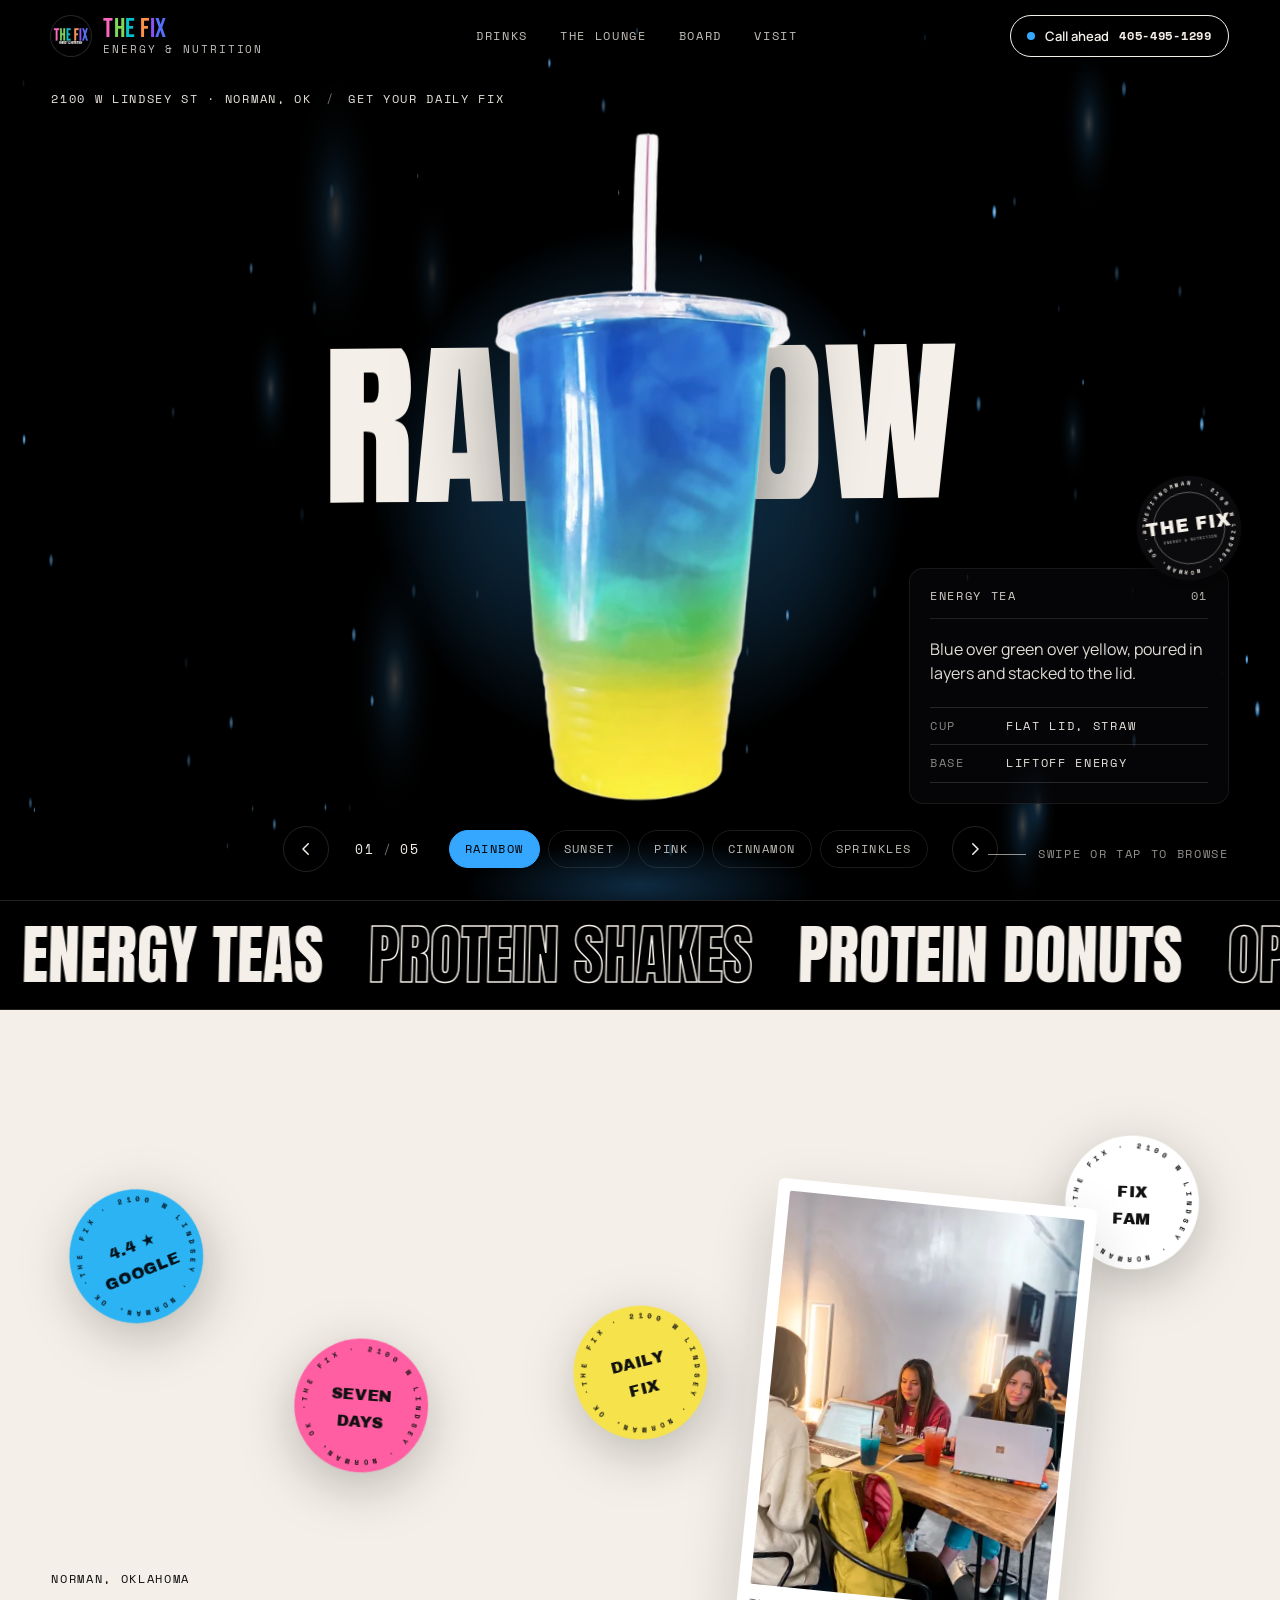
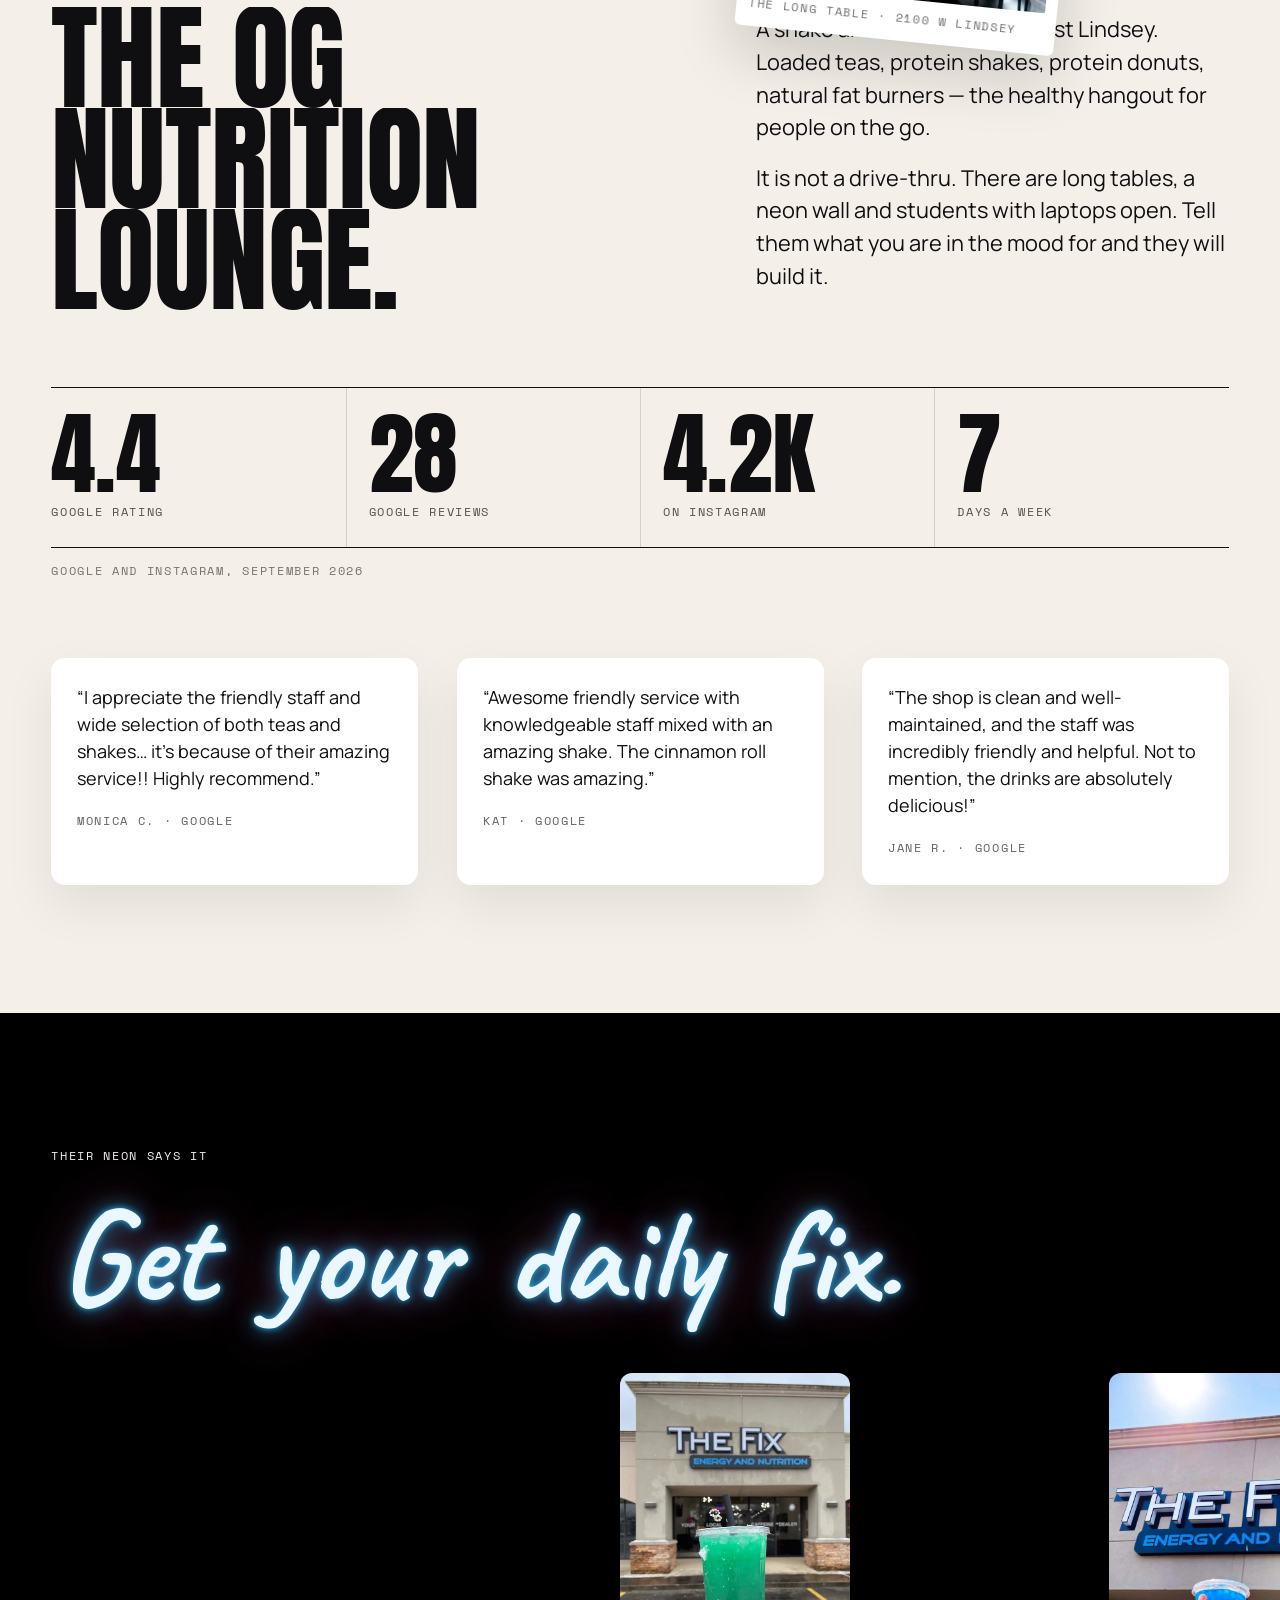
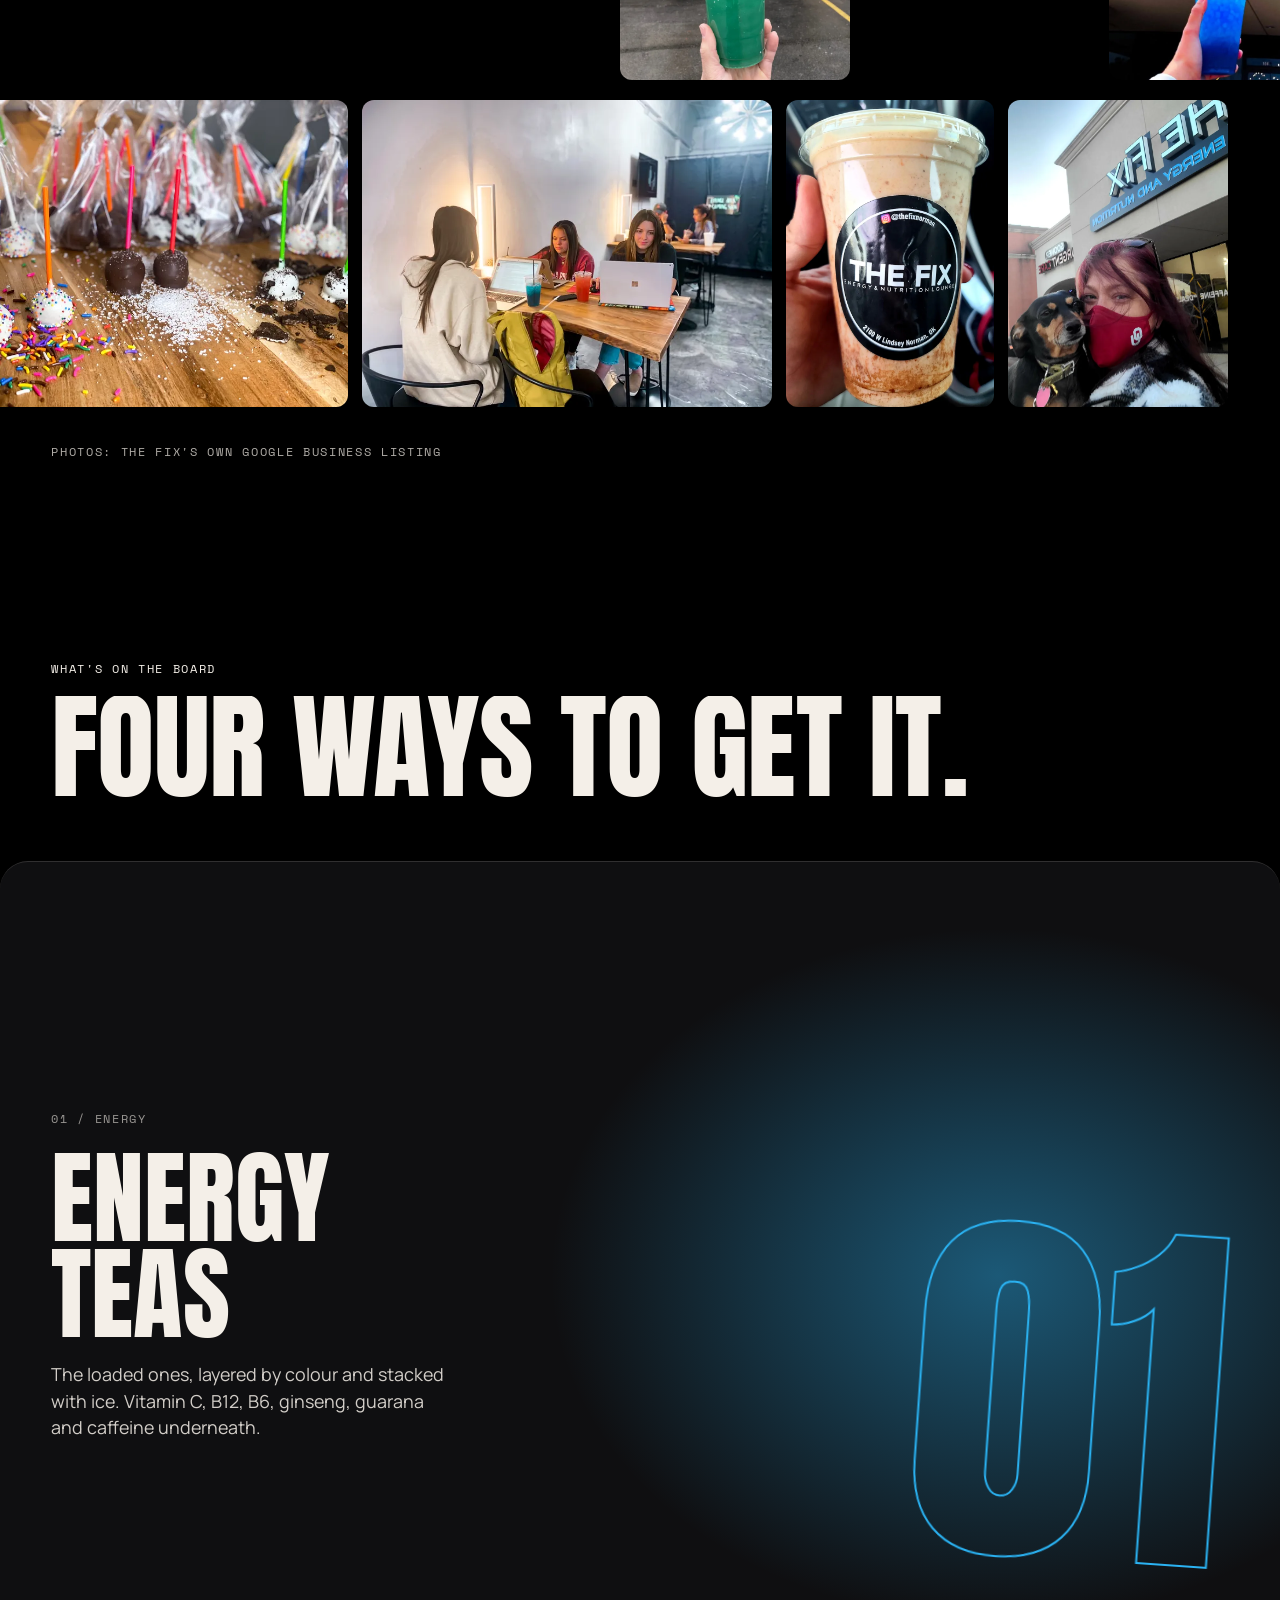
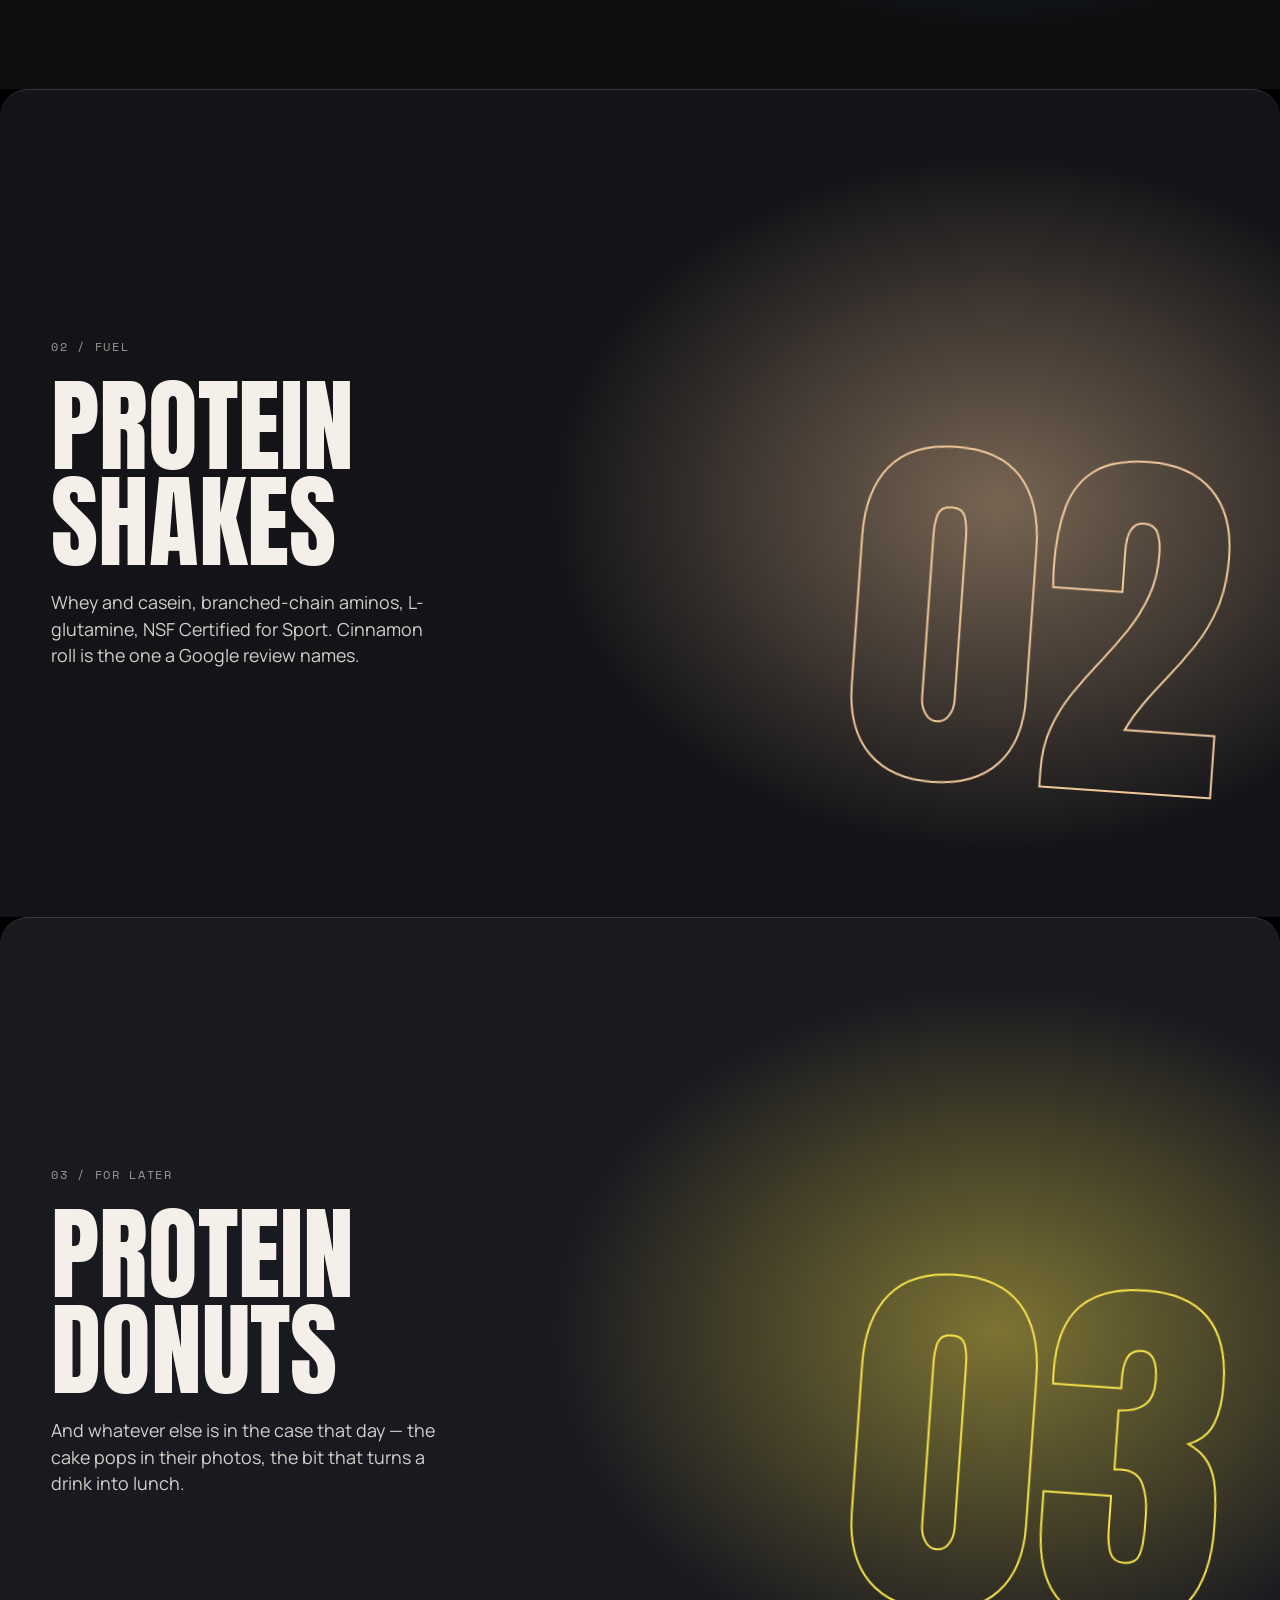
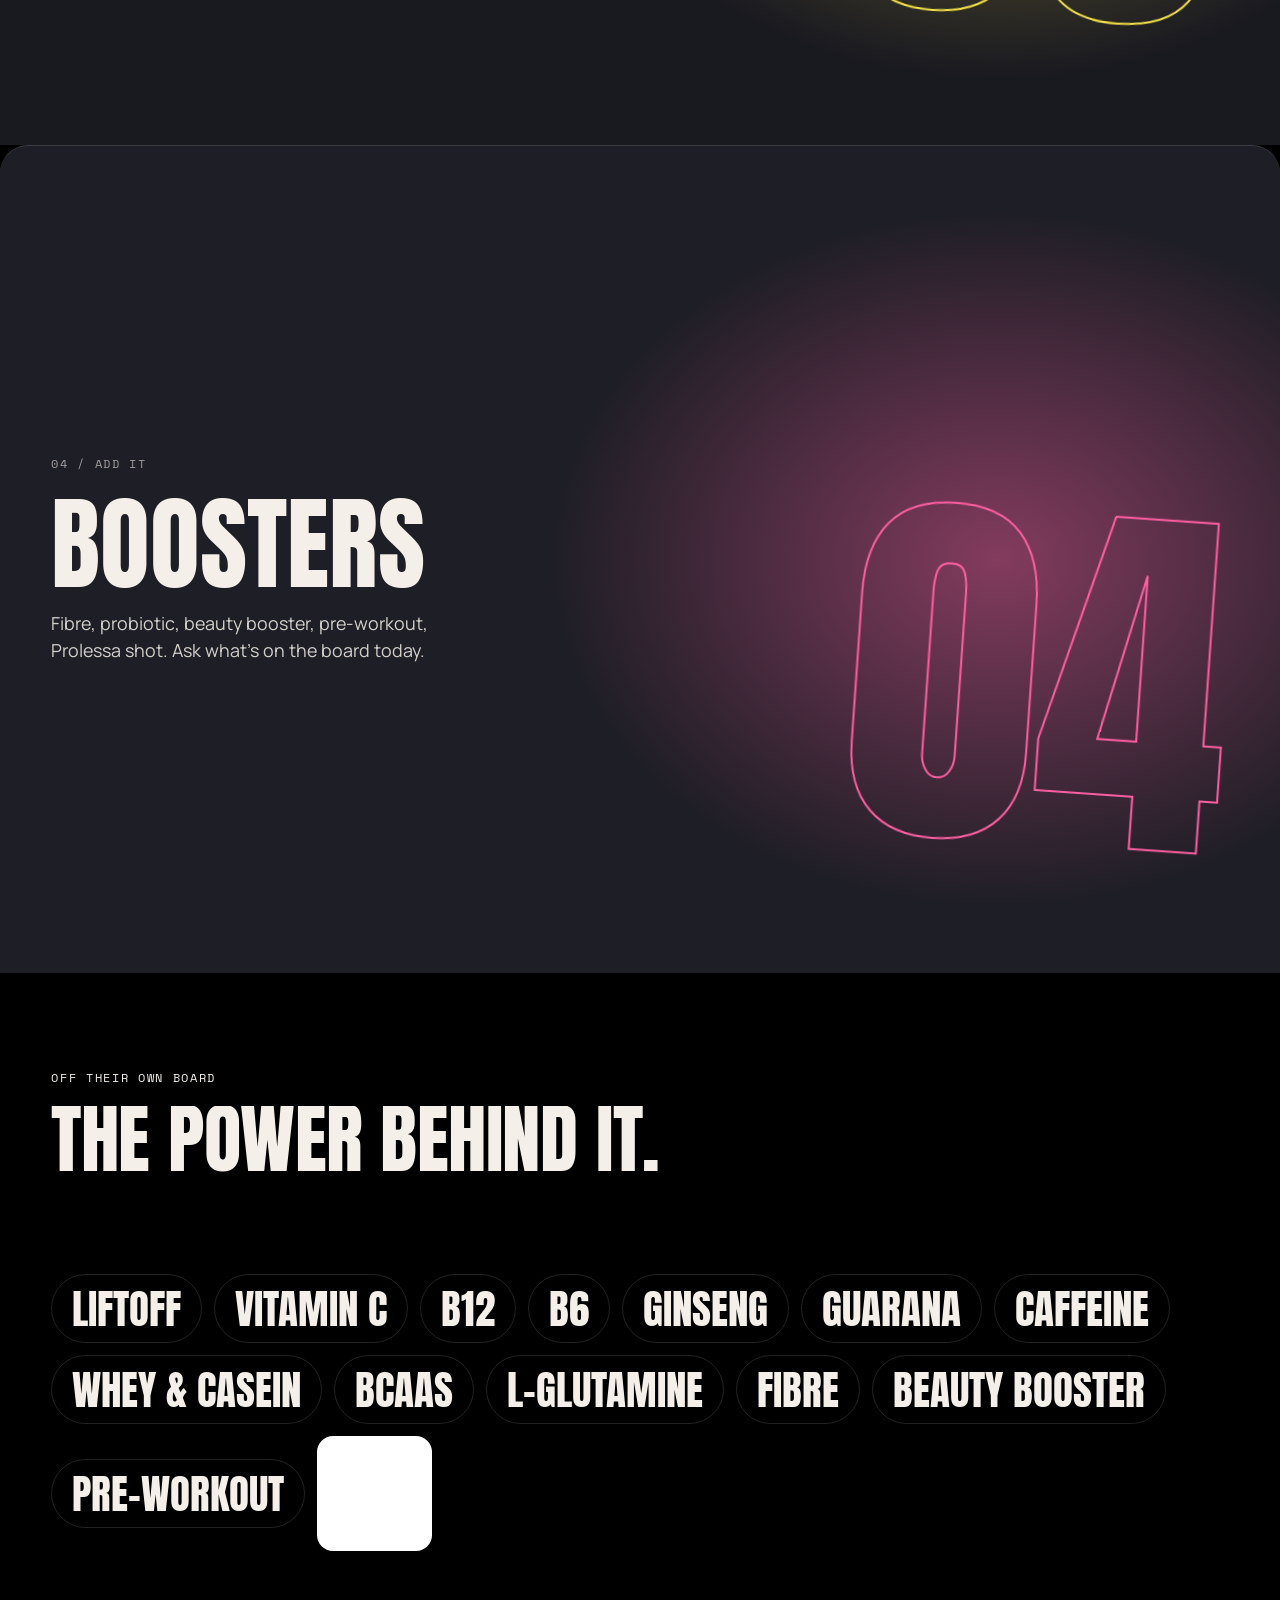
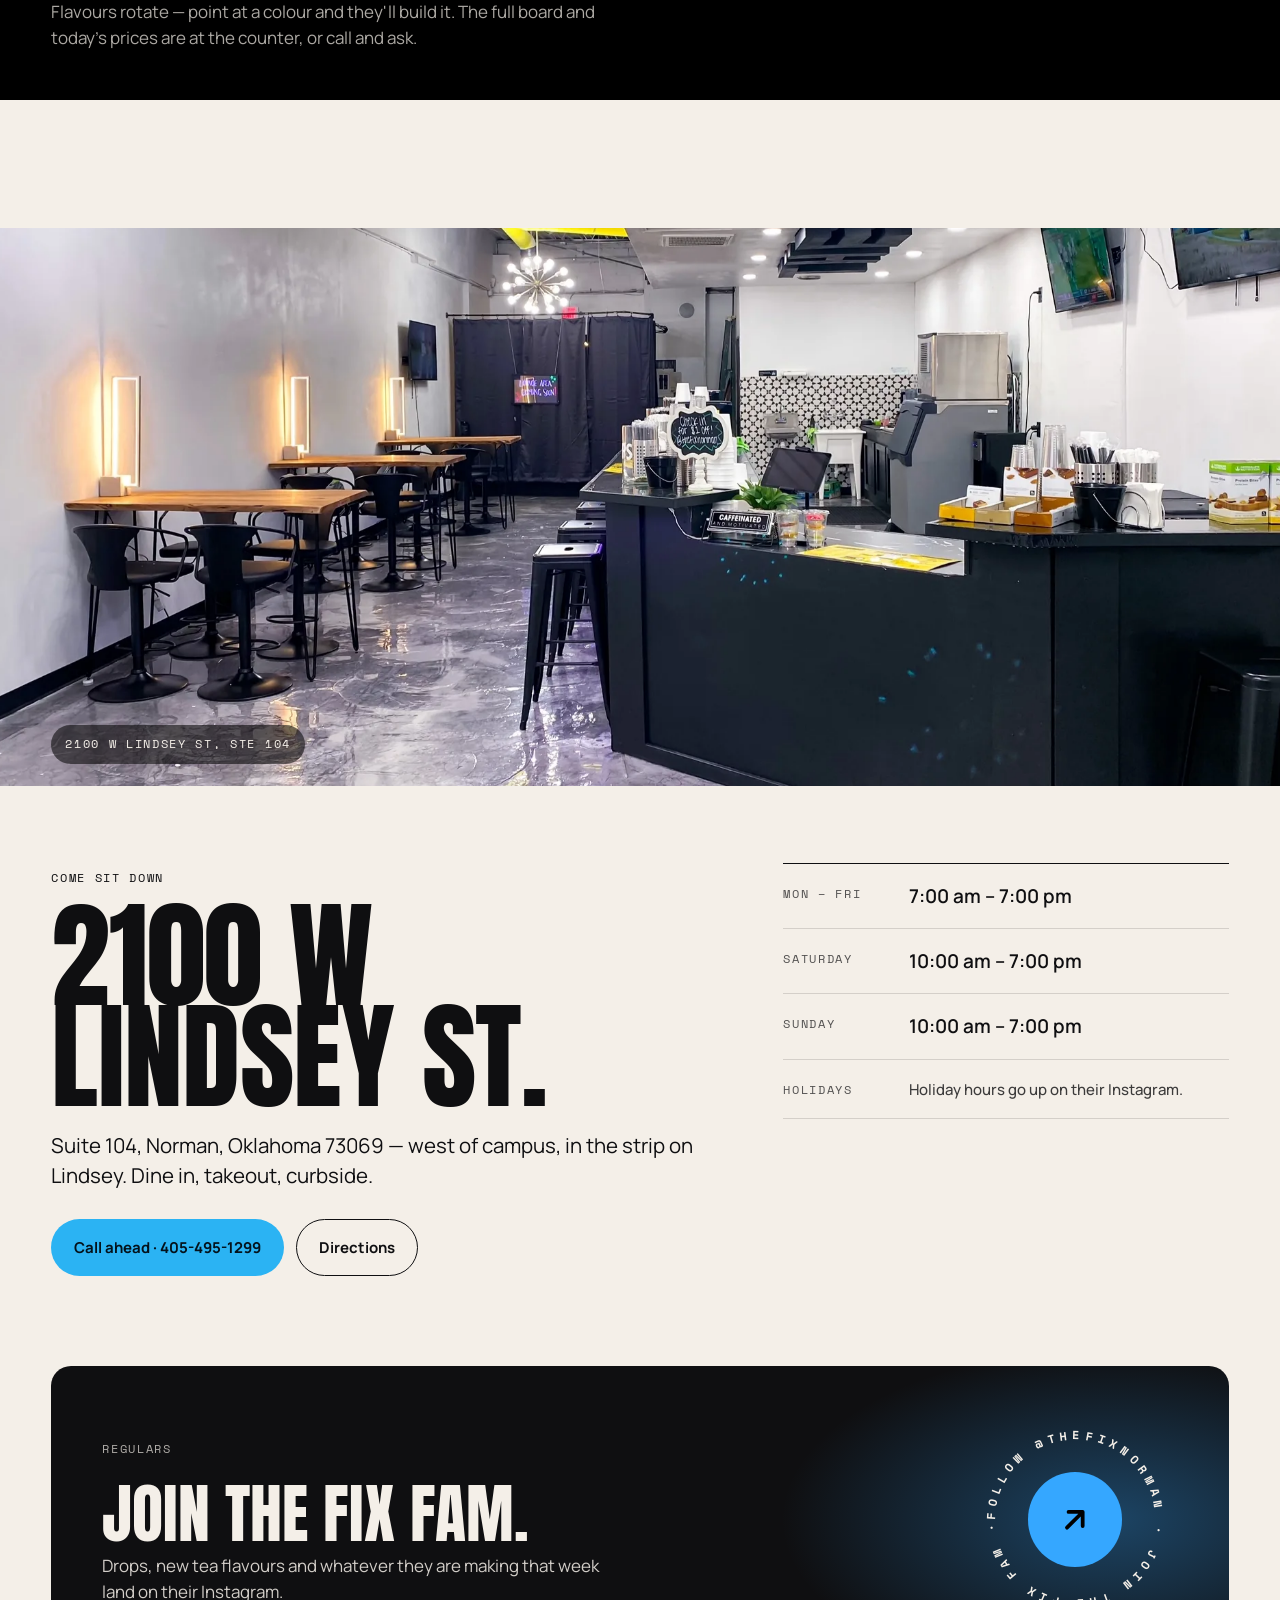
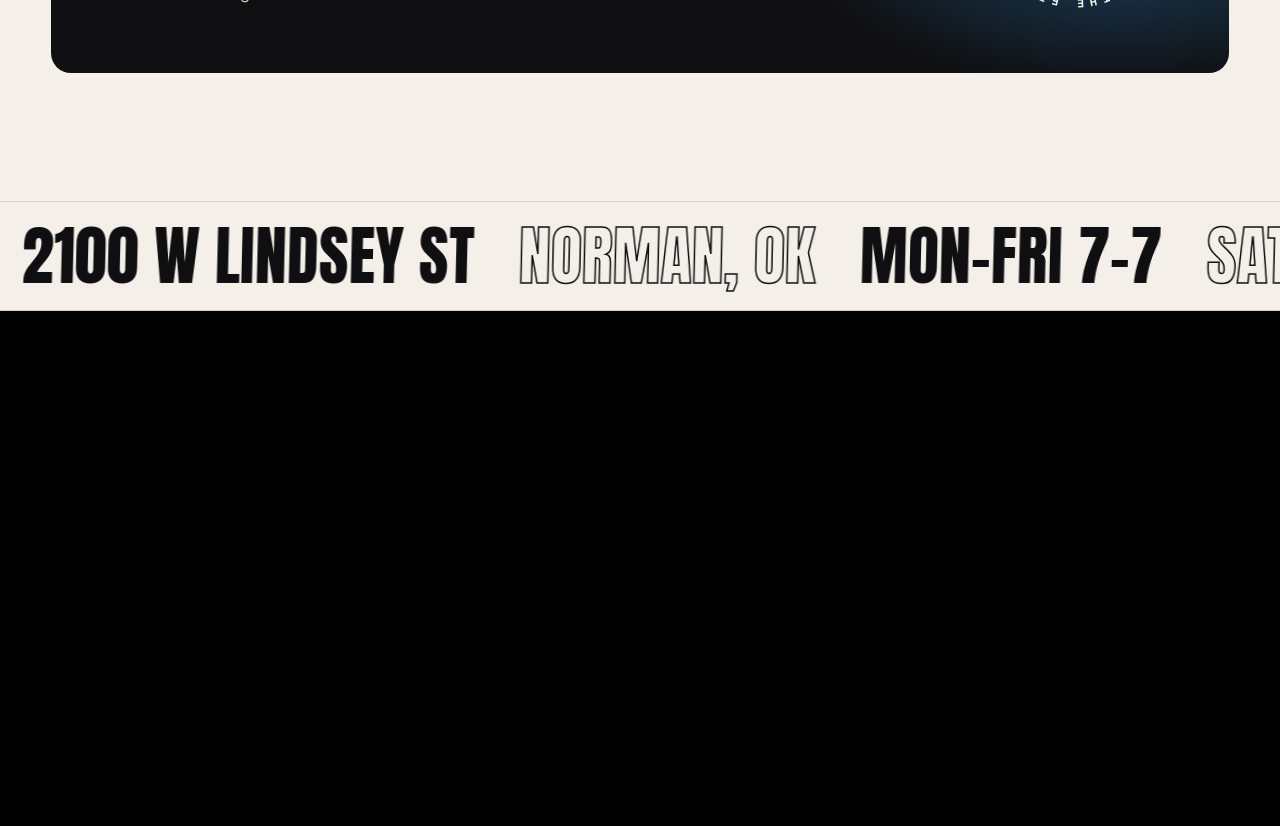
==== commit 543e6ee5: "Audit: clean hero cups, and the desktop and phone layout fixes Cups: the Rainbow and Sunset repaints" ====
--- a/site/index.html
+++ b/site/index.html
@@ -17,7 +17,7 @@
 <link rel="preconnect" href="https://fonts.gstatic.com" crossorigin>
 <link href="https://fonts.googleapis.com/css2?family=Anton&family=Bebas+Neue&family=Archivo+Black&family=Caveat:wght@600;700&family=Manrope:wght@400;500;600;700&family=Space+Mono:wght@400;700&display=swap" rel="stylesheet">
 <link rel="preload" as="image" href="img/01-cup.webp">
-<link rel="stylesheet" href="css/site.css?v=202609160956">
+<link rel="stylesheet" href="css/site.css?v=202609161032">
 </head>
 <body>
 
@@ -178,7 +178,6 @@
     <div class="strip-row">
       <img src="img/p/g08-s.webp" alt="Two layered teas held up together, red into orange and blue into green into yellow" loading="lazy" decoding="async">
       <img src="img/p/g09-s.webp" alt="A sprinkled shake in front of the get your daily FIX neon sign" loading="lazy" decoding="async">
-      <img src="img/p/g01-s.webp" alt="Inside The Fix: black tables, TVs and the yellow neon ceiling light" loading="lazy" decoding="async">
       <img src="img/p/g06-s.webp" alt="A green tea held up outside the storefront under THE FIX sign" loading="lazy" decoding="async">
       <img src="img/p/g12-s.webp" alt="The lounge corner: couch, glass table and the striped mural" loading="lazy" decoding="async">
       <img src="img/p/fbcover-s.webp" alt="A blue tea held up under THE FIX sign on a sunny day" loading="lazy" decoding="async">
@@ -224,7 +223,7 @@
       <li class="chip" style="--c:#F6E24B">Fibre</li>
       <li class="chip" style="--c:#FF5FA2">Beauty booster</li>
       <li class="chip" style="--c:#2BB3F3">Pre-workout</li>
-      <li class="chip chip-photo"><img src="img/p/g13-s.webp" alt="The Fix menu board: The Power behind Liftoff, the Prolessa shot and Rebuild protein" loading="lazy" decoding="async"></li>
+      <li class="chip chip-photo"><a href="img/p/g13.webp" target="_blank" rel="noopener" aria-label="Open their menu board photo full size"><img src="img/p/g13-s.webp" alt="The Fix menu board: The Power behind Liftoff, the Prolessa shot and Rebuild protein" loading="lazy" decoding="async"></a></li>
     </ul>
     <p class="board-note">Flavours rotate — point at a colour and they'll build it. The full board and today's prices are at the counter, or call and ask.</p>
   </div>
@@ -232,7 +231,7 @@
 
 <!-- ============ VISIT ============ -->
 <section id="visit" class="visit" data-theme="light">
-  <div class="visit-photo" aria-hidden="true"><img src="img/p/g06.webp" alt="" decoding="async" loading="lazy"><span class="visit-photo-tag mono">2100 W Lindsey St, Ste 104</span></div>
+  <div class="visit-photo" aria-hidden="true"><img src="img/p/g01-w.webp" alt="" decoding="async" loading="lazy"><span class="visit-photo-tag mono">2100 W Lindsey St, Ste 104</span></div>
   <div class="wrap">
     <div class="visit-grid">
       <div>
@@ -248,7 +247,7 @@
         <div><dt class="mono">Mon – Fri</dt><dd>7:00 am – 7:00 pm</dd></div>
         <div><dt class="mono">Saturday</dt><dd>10:00 am – 7:00 pm</dd></div>
         <div><dt class="mono">Sunday</dt><dd>10:00 am – 7:00 pm</dd></div>
-        <div class="hours-note"><dt class="mono">Holidays</dt><dd>They have a habit of being the ones still open. Instagram has the call.</dd></div>
+        <div class="hours-note"><dt class="mono">Holidays</dt><dd>Holiday hours go up on their Instagram.</dd></div>
       </dl>
     </div>
     <div class="ambassador reveal">
@@ -292,10 +291,10 @@
   </div>
 </footer>
 
-<script src="js/vendor/gsap.min.js?v=202609160956"></script>
-<script src="js/vendor/ScrollTrigger.min.js?v=202609160956"></script>
-<script src="js/vendor/lenis.min.js?v=202609160956"></script>
-<script src="js/manifest.js?v=202609160956"></script>
-<script src="js/loadout.js?v=202609160956"></script>
+<script src="js/vendor/gsap.min.js?v=202609161032"></script>
+<script src="js/vendor/ScrollTrigger.min.js?v=202609161032"></script>
+<script src="js/vendor/lenis.min.js?v=202609161032"></script>
+<script src="js/manifest.js?v=202609161032"></script>
+<script src="js/loadout.js?v=202609161032"></script>
 </body>
 </html>
--- a/site/css/site.css
+++ b/site/css/site.css
@@ -1,5 +1,5 @@
-/* The Fix Energy & Nutrition Lounge — Norman, OK. Built 2026-09-15 on The Tower’s engine,
-   reskinned to The Fix’s own palette: black lounge, sign blue, menu-board yellow, wall neon pink. */
+/* The Fix Energy & Nutrition Lounge — Norman, OK. Built 2026-09-15 by Station.Solutions,
+   in The Fix’s own palette: black lounge, sign blue, menu-board yellow, wall neon pink. */
 :root{
   --black:#000; --ink:#0F0F11; --ink-2:#1A1A1E; --bone:#F4EFE8; --bone-2:#E8E1D6;
   --line:rgba(244,239,232,.14); --line-ink:rgba(15,15,17,.14);
@@ -46,7 +46,7 @@
 .mark{width:40px;height:40px;flex:none;display:block;border-radius:50%;box-shadow:0 0 0 1px rgba(244,239,232,.16)}
 .lockup-text{display:flex;flex-direction:column;line-height:1}
 .lockup-text b{font-family:var(--wordmark);font-weight:400;font-size:27px;line-height:.9;letter-spacing:.02em;text-transform:uppercase}
-.lockup-text small{font-family:var(--mono);font-size:9px;letter-spacing:.2em;text-transform:uppercase;opacity:.75;margin-top:3px;white-space:nowrap}
+.lockup-text small{font-family:var(--mono);font-size:10.5px;letter-spacing:.18em;text-transform:uppercase;opacity:.8;margin-top:3px;white-space:nowrap}
 .nav{display:flex;gap:28px}
 .nav a{font-family:var(--mono);font-size:12px;letter-spacing:.14em;text-transform:uppercase;text-decoration:none;opacity:.8;position:relative;display:inline-block;padding:7px 2px}
 .nav a::after{content:"";position:absolute;left:2px;right:2px;bottom:1px;height:1px;background:currentColor;transform:scaleX(0);transform-origin:left;transition:transform .3s}
@@ -79,8 +79,11 @@
 .slot.is-vis{visibility:visible;opacity:1}
 .slot canvas{position:absolute;inset:0;width:100%;height:100%}
 .slot .poster{position:absolute;top:50%;left:50%;height:74%;width:auto;max-width:none;translate:-50% -50%;filter:drop-shadow(0 30px 50px rgba(0,0,0,.55))}
+/* the two shakes have no straw, so at the same height their cups read a size larger than the teas */
+.slot[data-i="3"] .poster,.slot[data-i="4"] .poster{height:64%;top:52%}
 @media (max-width:820px){
-.slot .poster{height:52%;top:53%}}  /* fit by height, centred — matches how the canvas draws the frames */
+.slot .poster{height:47%;top:47.5%}
+.slot[data-i="3"] .poster,.slot[data-i="4"] .poster{height:40%;top:49%}}  /* fit by height, centred — matches how the canvas draws the frames */
 .slot canvas{opacity:0}
 .slot.is-live canvas{opacity:1}
 .slot.is-live .poster{opacity:0}
@@ -117,7 +120,7 @@
 @keyframes spin{to{transform:rotate(360deg)}}
 
 .selector{position:absolute;z-index:8;left:0;right:0;bottom:calc(28px + env(safe-area-inset-bottom));display:flex;align-items:center;justify-content:center;gap:22px;padding:0 var(--gutter)}
-.arrow{width:46px;height:46px;border:1px solid var(--line);border-radius:50%;display:grid;place-items:center;color:var(--bone);transition:border-color .3s,background .3s,color .3s,transform .3s}
+.arrow{flex:none;width:46px;height:46px;border:1px solid var(--line);border-radius:50%;display:grid;place-items:center;color:var(--bone);transition:border-color .3s,background .3s,color .3s,transform .3s}
 .arrow svg{width:18px;height:18px}
 .arrow:hover{border-color:var(--bone);background:var(--bone);color:var(--ink);transform:scale(1.08)}
 .counter{display:flex;gap:8px;font-size:13px;min-width:74px;justify-content:center}
@@ -125,7 +128,7 @@
 #cur{display:inline-block;min-width:2ch;text-align:right}
 .dchips{display:flex;gap:8px;min-width:0;overflow-x:auto;scrollbar-width:none;-ms-overflow-style:none;max-width:min(60vw,720px);padding:2px}
 .dchips::-webkit-scrollbar{display:none}
-.dchip{flex:none;padding:9px 15px;border-radius:999px;border:1px solid var(--line);font-family:var(--mono);font-size:11px;letter-spacing:.12em;text-transform:uppercase;white-space:nowrap;color:var(--bone);opacity:.7;transition:opacity .25s,border-color .25s,background .25s,color .25s}
+.dchip{flex:none;padding:9px 15px;border-radius:999px;border:1px solid var(--line);font-family:var(--mono);font-size:12px;letter-spacing:.12em;text-transform:uppercase;white-space:nowrap;color:var(--bone);opacity:.78;transition:opacity .25s,border-color .25s,background .25s,color .25s}
 .dchip:hover{opacity:1;border-color:var(--bone)}
 .dchip.is-on{opacity:1;background:var(--accent);border-color:var(--accent);color:#000}
 .dots{display:flex;gap:6px}
@@ -152,7 +155,7 @@
 /* ---------- story ---------- */
 .story{position:relative;background:var(--bone);color:var(--ink);padding:clamp(80px,10vw,150px) 0;overflow:hidden}
 .kicker{display:inline-block;margin-bottom:18px;opacity:.7}
-.h-display{margin:0;font-family:var(--disp);font-weight:400;text-transform:uppercase;line-height:.86;letter-spacing:-.005em;font-size:clamp(52px,9.2vw,150px)}
+.h-display{margin:0;text-wrap:balance;font-family:var(--disp);font-weight:400;text-transform:uppercase;line-height:.86;letter-spacing:-.005em;font-size:clamp(52px,9.2vw,150px)}
 .h-display .w{display:inline-block;overflow:hidden;vertical-align:bottom;padding-bottom:.06em;margin-bottom:-.06em}
 .h-display .w>span{display:inline-block;will-change:transform}
 .lede{font-size:clamp(17px,1.6vw,21px);line-height:1.5;margin:22px 0 0;max-width:56ch;opacity:.9}
@@ -181,16 +184,18 @@
 .sipup-head .h-display .w{overflow:visible;padding:0 .06em}
 .sipup-head .h-display{font-family:var(--script);font-weight:700;text-transform:none;font-size:clamp(60px,10.5vw,180px);line-height:.95;letter-spacing:0;color:#EAF7FF;text-shadow:0 0 6px rgba(43,179,243,.95),0 0 22px rgba(43,179,243,.7),0 0 54px rgba(255,95,162,.45)}
 
-/* ---------- sit down sip up: parallax photo strips ---------- */
+/* ---------- the lounge: parallax photo strips ---------- */
 .sipup{background:var(--black);color:var(--bone);padding:clamp(80px,10vw,150px) 0 clamp(40px,5vw,72px);overflow:hidden}
 .sipup-head{margin-bottom:clamp(28px,4vw,56px)}
 /* draggable / swipeable: a native horizontal scroller, with the scroll-linked pan yielding on first touch */
 .strip{overflow-x:auto;overflow-y:hidden;padding:10px 0;cursor:grab;scrollbar-width:none;-ms-overflow-style:none;overscroll-behavior-x:contain}
 .strip::-webkit-scrollbar{display:none}
 .strip.is-drag{cursor:grabbing}
+.strip:focus{outline:none}
+.strip:focus-visible{outline:2px solid var(--brand);outline-offset:-2px}
 .strip img{user-select:none;-webkit-user-drag:none}
-.strip-row{display:flex;gap:14px;width:max-content}
-.strip img{height:clamp(200px,30vh,360px);width:auto;border-radius:12px;flex:none}
+.strip-row{display:flex;gap:14px;width:max-content;padding-inline:max(var(--gutter), calc((100vw - 1360px) / 2))}
+.strip img{height:clamp(200px,min(24vw,42vh),460px);width:auto;border-radius:12px;flex:none}
 
 .sipup-note{margin:26px auto 0;width:min(1360px,100% - 2*var(--gutter));opacity:.72}
 .polaroid{margin:0 0 26px;padding:12px 12px 14px;background:#fff;border-radius:6px;box-shadow:0 24px 60px rgba(15,15,17,.18);width:min(320px,80%);will-change:transform}
@@ -202,9 +207,11 @@
 .chip{font-family:var(--disp);font-weight:400;text-transform:uppercase;font-size:clamp(26px,3.2vw,52px);line-height:1;padding:14px 20px 12px;border:1px solid var(--line);border-radius:999px;color:var(--bone);transition:background .3s,color .3s;will-change:transform,opacity}
 .chip:hover{background:var(--c);color:#000}
 .chip-photo{padding:0;border:0;width:clamp(84px,9vw,140px);height:clamp(84px,9vw,140px);border-radius:16px;overflow:hidden;background:#fff}
-.chip-photo img{width:100%;height:100%;object-fit:cover}
+.chip-photo a{display:block;width:100%;height:100%}
+.chip-photo img{width:100%;height:100%;object-fit:cover;transition:transform .3s}
+.chip-photo a:hover img{transform:scale(1.06)}
 .visit-photo{position:relative;height:clamp(320px,62vh,640px);overflow:hidden;margin-bottom:clamp(48px,6vw,96px)}
-.visit-photo img{position:absolute;left:0;top:-12%;width:100%;height:124%;object-fit:cover;will-change:transform}
+.visit-photo img{position:absolute;left:0;top:-12%;width:100%;height:124%;object-fit:cover;object-position:50% 58%;will-change:transform}
 .visit-photo-tag{position:absolute;left:var(--gutter);bottom:22px;padding:10px 14px;background:rgba(0,0,0,.55);color:var(--bone);border-radius:999px}
 .visit{padding-top:0}
 
@@ -212,15 +219,15 @@
 .board{background:var(--black);color:var(--bone);padding:clamp(80px,10vw,150px) 0 0}
 .board .sec-head{padding-bottom:clamp(36px,5vw,64px)}
 .stack{position:relative}
-.family{position:sticky;top:var(--head-h);height:calc(100vh - var(--head-h));height:calc(100svh - var(--head-h));display:grid;grid-template-columns:1fr 1fr;align-items:center;gap:6vw;padding:0 var(--gutter);background:var(--ink);border-top:1px solid var(--line);border-radius:28px 28px 0 0;overflow:hidden;will-change:transform;transform-origin:50% 0}
+.family{position:sticky;top:var(--head-h);height:calc(100vh - var(--head-h));height:calc(100svh - var(--head-h));display:grid;grid-template-columns:1fr 1fr;align-items:center;gap:6vw;padding:0 max(var(--gutter), calc((100vw - 1360px) / 2));background:var(--ink);border-top:1px solid var(--line);border-radius:28px 28px 0 0;overflow:hidden;will-change:transform;transform-origin:50% 0}
 .family::after{content:"";position:absolute;inset:0;background:#000;opacity:var(--dim,0);pointer-events:none;z-index:3}
 .family::before{content:"";position:absolute;inset:0;background:radial-gradient(ellipse 50% 60% at 78% 50%,var(--c) 0%,rgba(0,0,0,0) 70%);opacity:.45;pointer-events:none}
 .family:nth-child(2){background:#141418}.family:nth-child(3){background:#191920}.family:nth-child(4){background:#1e1e26}
 .fam-n{position:relative;font-family:var(--disp);font-weight:400;font-size:clamp(160px,30vw,520px);line-height:.8;color:transparent;-webkit-text-stroke:2px var(--c);justify-self:end;will-change:transform}
-.fam-copy{position:relative;max-width:34ch}
+.fam-copy{position:relative;max-width:40ch}
 .fam-copy .mono{opacity:.6;display:block;margin-bottom:22px}
-.family h3{margin:0 0 16px;font-family:var(--disp);font-weight:400;text-transform:uppercase;font-size:clamp(56px,8vw,132px);line-height:.86}
-.family p{margin:0;font-size:clamp(17px,1.5vw,21px);opacity:.85}
+.family h3{margin:0 0 18px;text-wrap:balance;font-family:var(--disp);font-weight:400;text-transform:uppercase;font-size:clamp(56px,8vw,132px);line-height:.94}
+.family p{margin:0;font-size:clamp(17px,1.4vw,23px);line-height:1.5;opacity:.85}
 .board-note{margin:0;padding:clamp(28px,4vw,48px) 0;opacity:.7;max-width:60ch;position:relative;background:var(--black)}
 
 /* ---------- visit ---------- */
@@ -259,7 +266,7 @@
 .foot-grid{display:grid;grid-template-columns:1.4fr 1fr auto;gap:32px;align-items:start}
 .foot-lockup{display:flex;gap:14px;align-items:center}
 .foot-lockup b{display:block;font-family:var(--wordmark);font-weight:400;font-size:34px;text-transform:uppercase;line-height:.9;letter-spacing:.02em}
-.foot-lockup span{font-family:var(--mono);font-size:10px;letter-spacing:.2em;text-transform:uppercase;opacity:.7}
+.foot-lockup span{font-family:var(--mono);font-size:11px;letter-spacing:.2em;text-transform:uppercase;opacity:.7}
 /* the rule above is for the subline; the wordmark inside <b> keeps its own face */
 .foot-lockup b .fx-word{font:inherit;letter-spacing:inherit;opacity:1}
 .foot address{font-style:normal;line-height:1.9;opacity:.85}
@@ -296,21 +303,24 @@
   .quotes{grid-template-columns:1fr}
   .huds{width:min(34vw,320px)}
   .family{grid-template-columns:1fr}
-  .fam-n{position:absolute;right:var(--gutter);top:50%;translate:0 -50%;font-size:clamp(160px,40vw,420px);opacity:.5}
+  /* the next card slides up over the BOTTOM of this one, so the copy lives at the top and the
+     decorative numeral takes the bottom corner, which is covered first */
+  .family{align-items:start;padding-top:clamp(44px,9vh,96px)}
+  .fam-n{position:absolute;right:var(--gutter);top:auto;bottom:clamp(20px,5vh,56px);translate:none;font-size:clamp(150px,34vw,360px);opacity:.34}
 }
 @media (max-width:820px){
   /* phones: the chips take the whole row between the arrows. The 01/05 counter goes — the named
      buttons already say which drink you are on, and its width was squeezing long names out of view. */
   .counter{display:none}
   .dchips{flex:1 1 auto;max-width:none}
-  .dchip{padding:9px 13px;font-size:10.5px}
+  .dchip{padding:10px 14px;font-size:11.5px}
 
   :root{--head-h:64px}
   .nav{display:none}
   .order{padding:9px 13px;font-size:12px}
   .order b{display:none}
   .lockup-text b{font-size:23px}
-  .lockup-text small{font-size:7.5px;letter-spacing:.14em}
+  .lockup-text small{font-size:9px;letter-spacing:.12em}
   .mark{width:34px;height:34px}
   .eyebrow{top:calc(var(--head-h) + 10px)}
   .eyebrow span:last-child,.eyebrow .sep{display:none}
@@ -329,9 +339,10 @@
   .proof{grid-template-columns:repeat(2,1fr)}
   .proof li:nth-child(3){border-left:0;padding-left:0}
   .bomb .sticker{width:84px;height:84px}
-  .bomb-it:nth-child(1),.bomb-it:nth-child(4){display:none}
+  .bomb-it:nth-child(1),.bomb-it:nth-child(3),.bomb-it:nth-child(4){display:none}
+  .bomb-it:nth-child(2){left:auto !important;right:10px}
   .family{padding:0 var(--gutter);border-radius:20px 20px 0 0}
-  .fam-n{font-size:52vw}
+  .fam-n{font-size:44vw}
   .ambassador{grid-template-columns:1fr}
   .foot-grid{grid-template-columns:1fr}
   .foot-word{font-size:22vw}
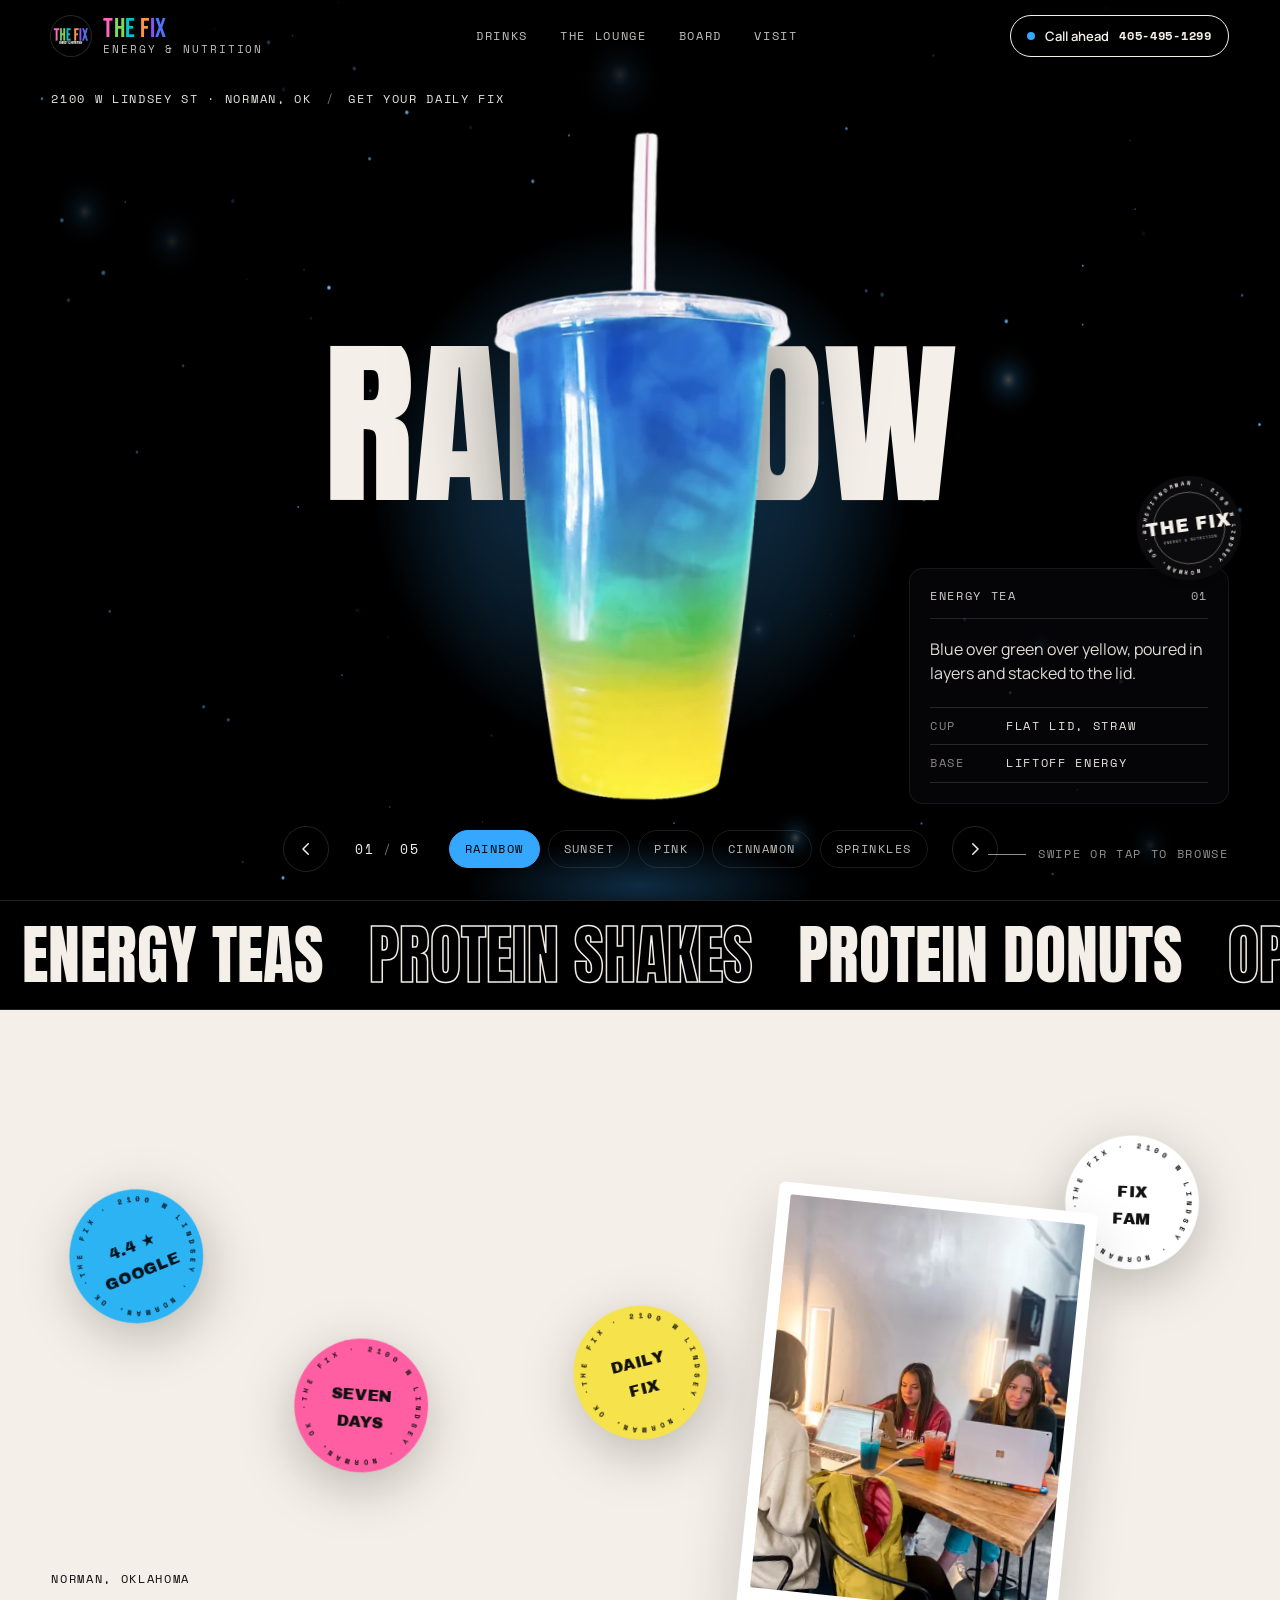
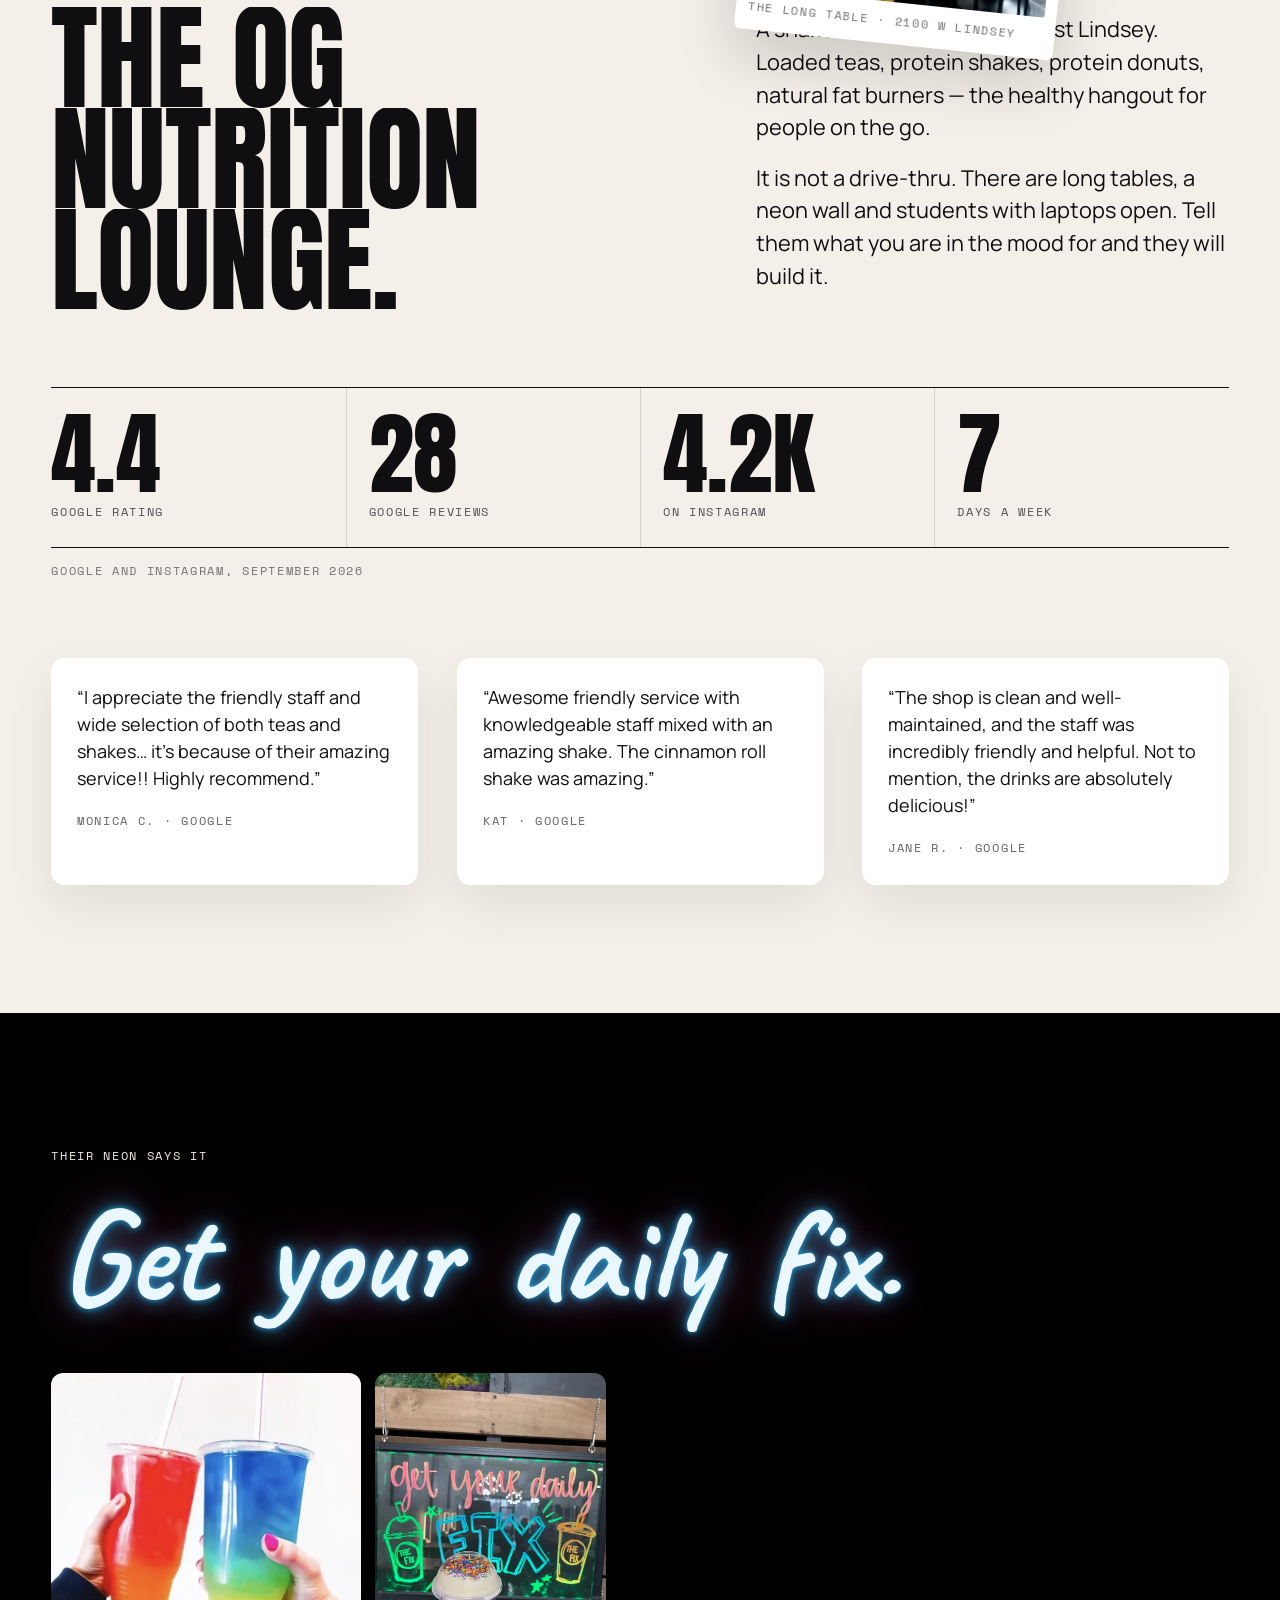
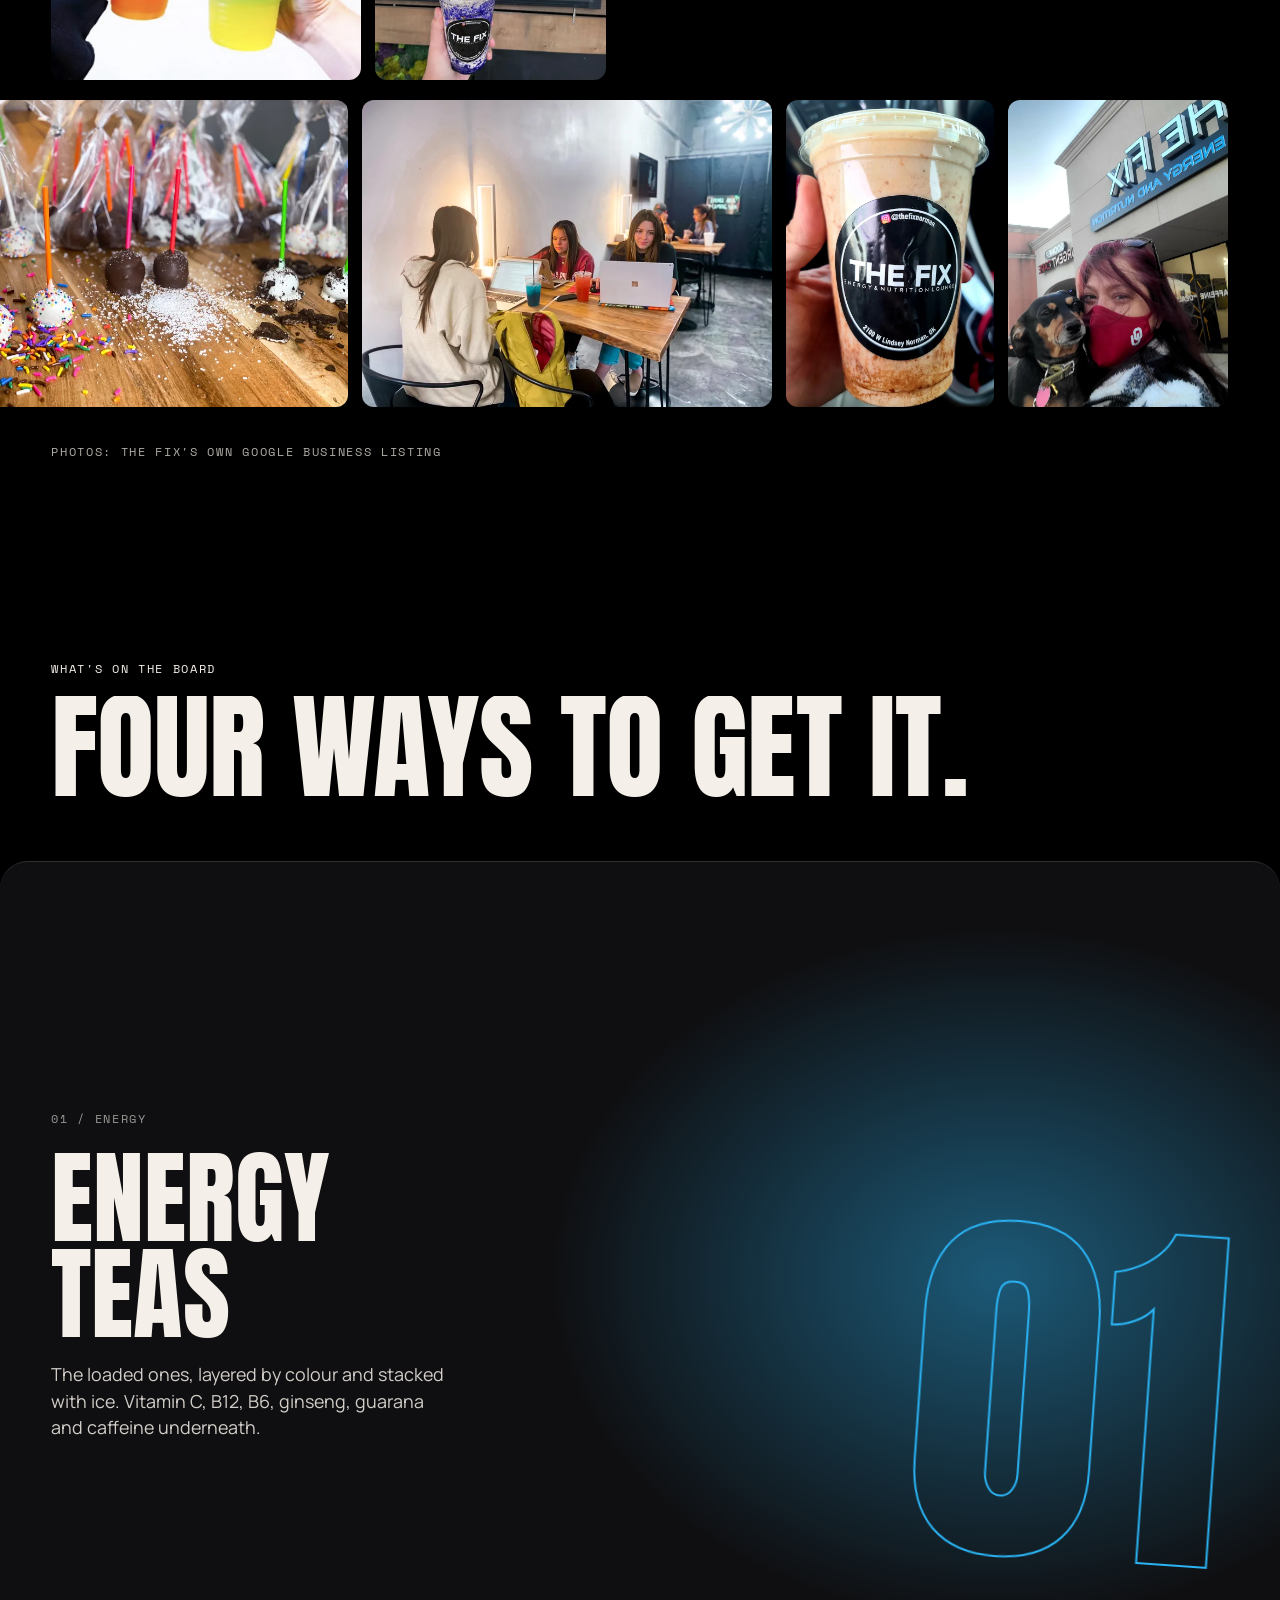
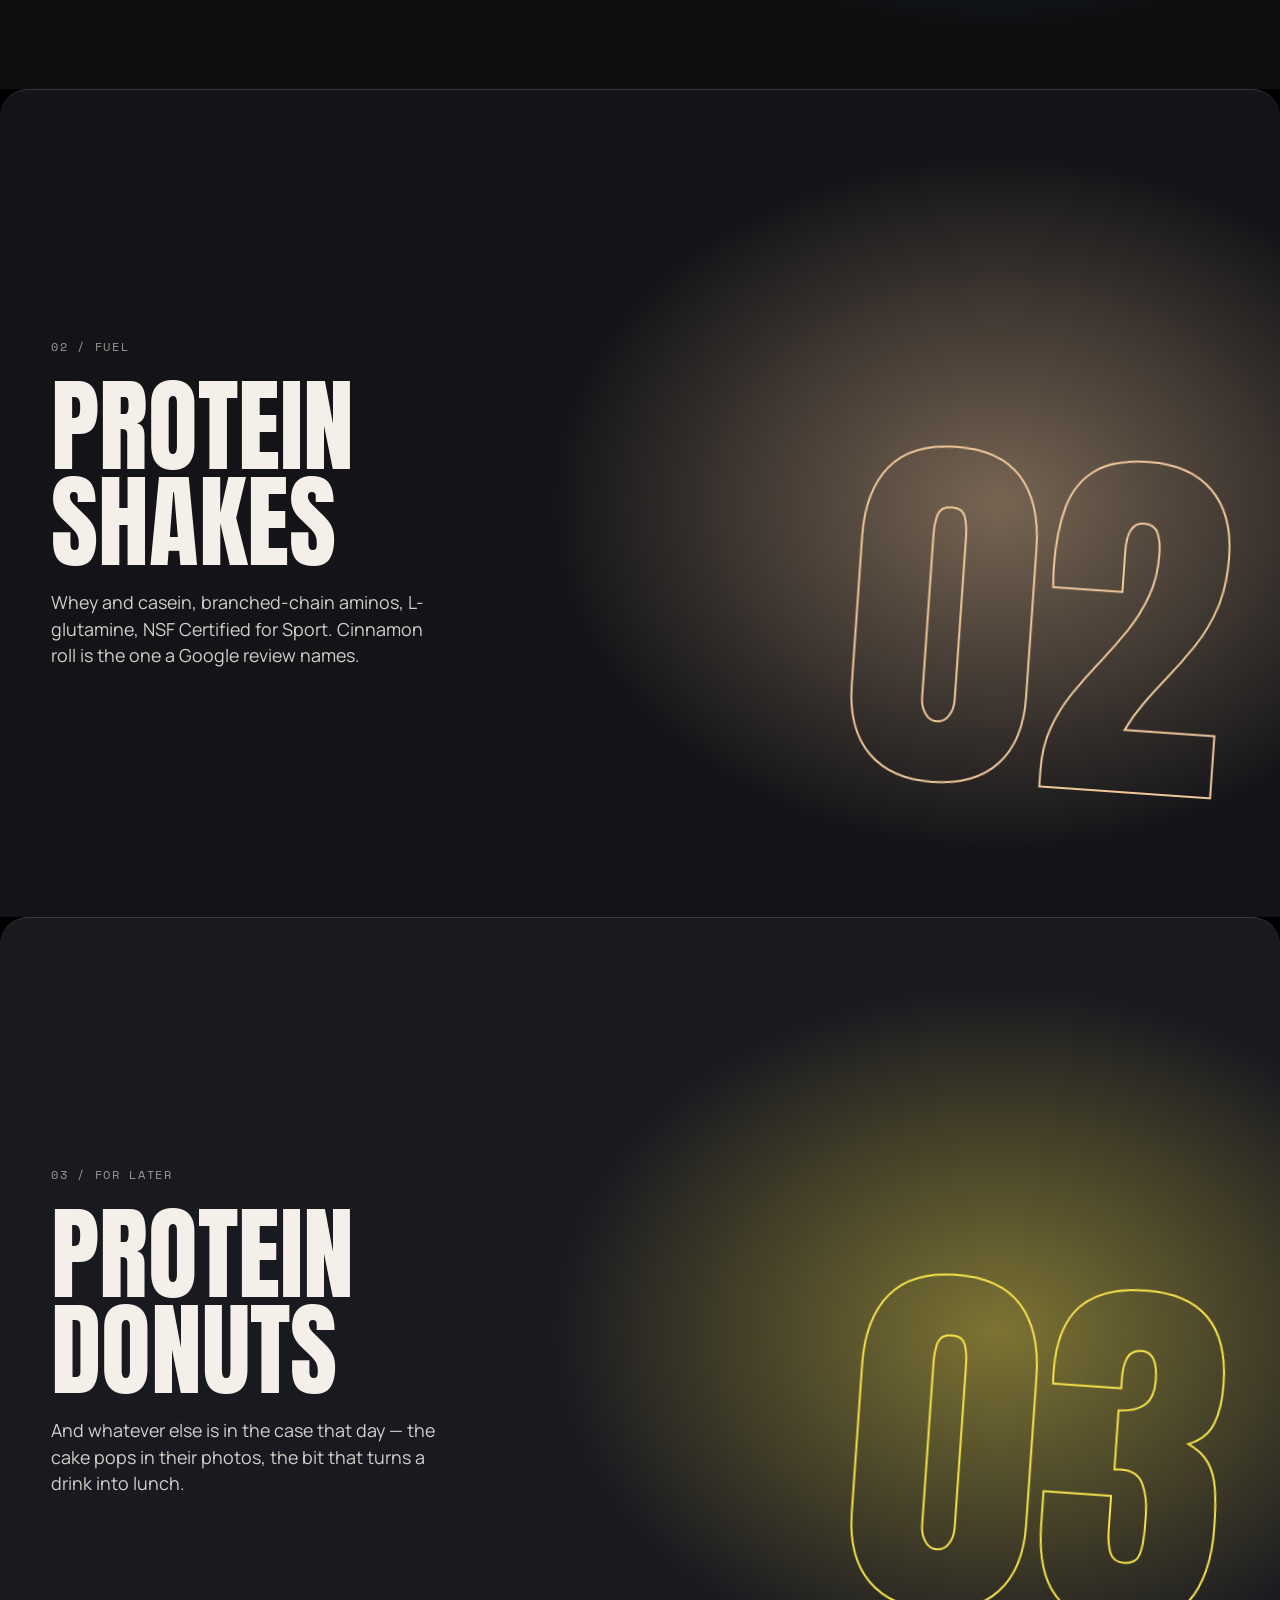
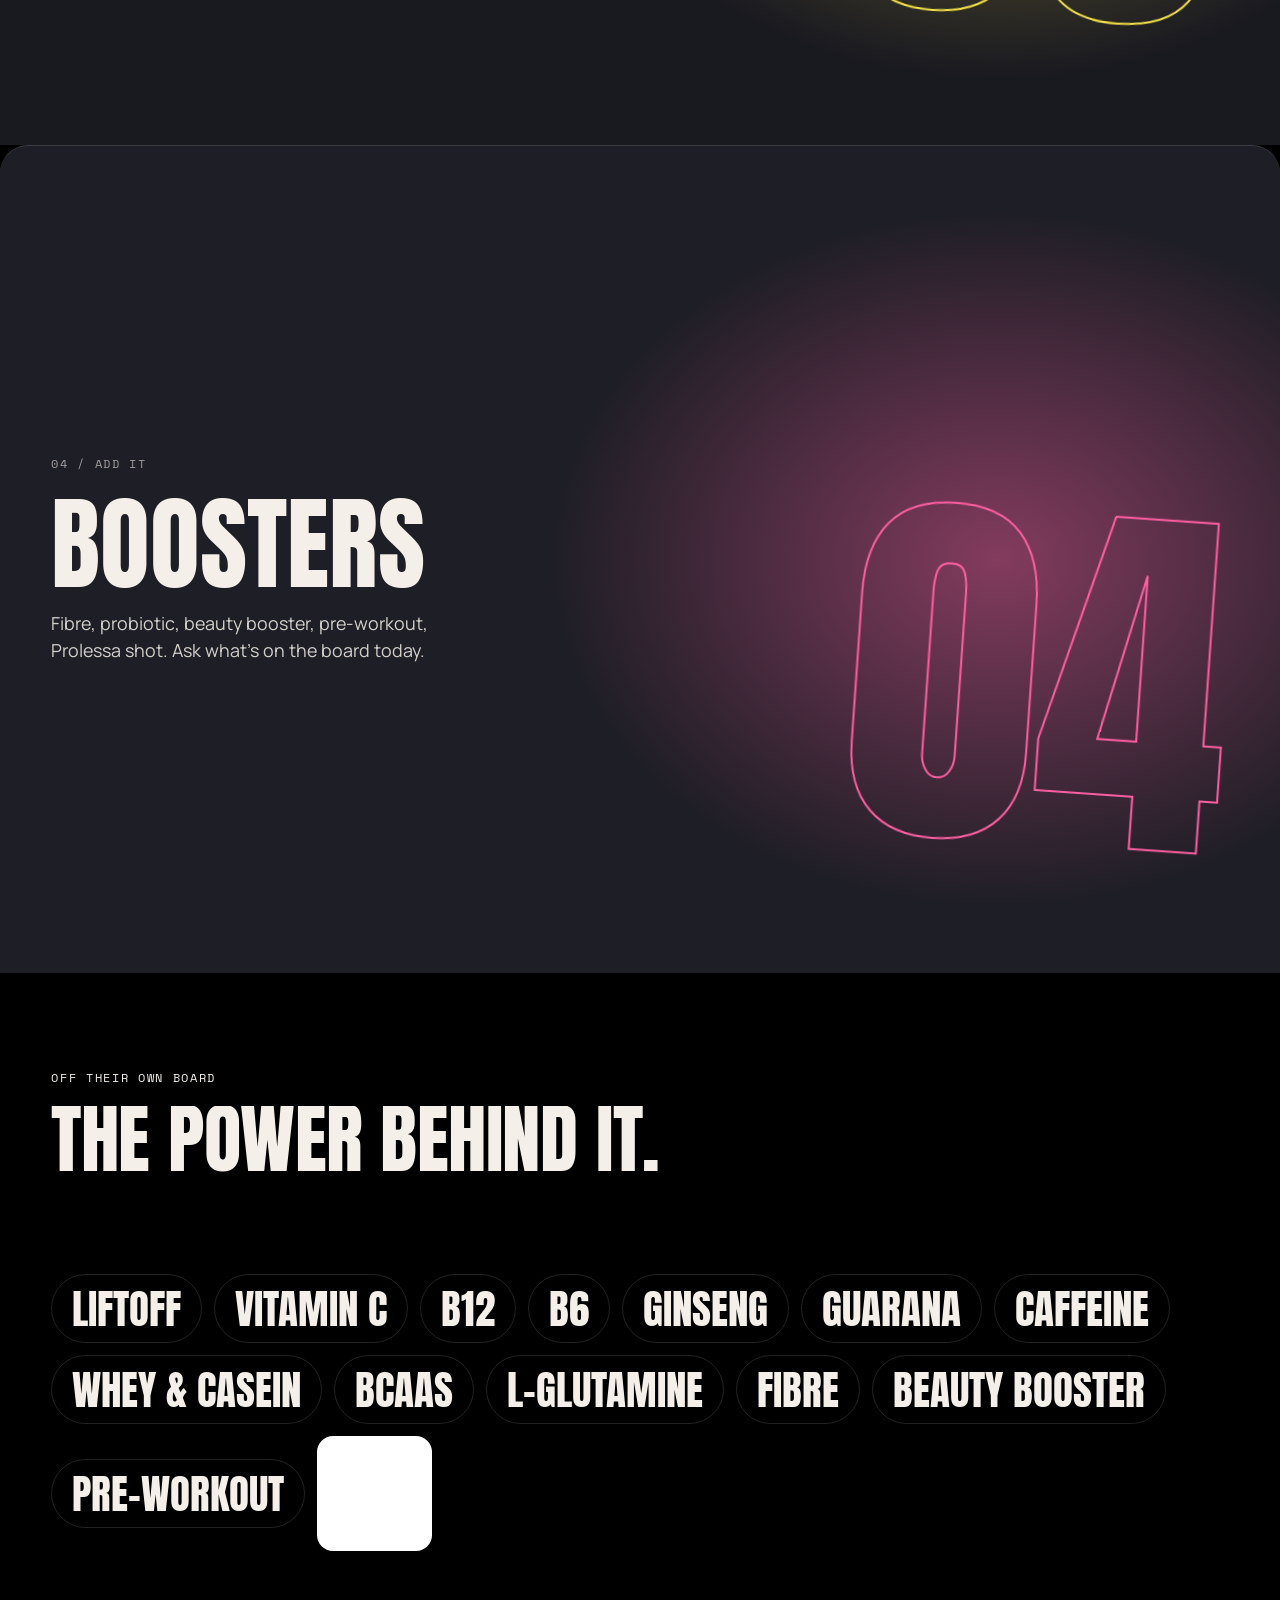
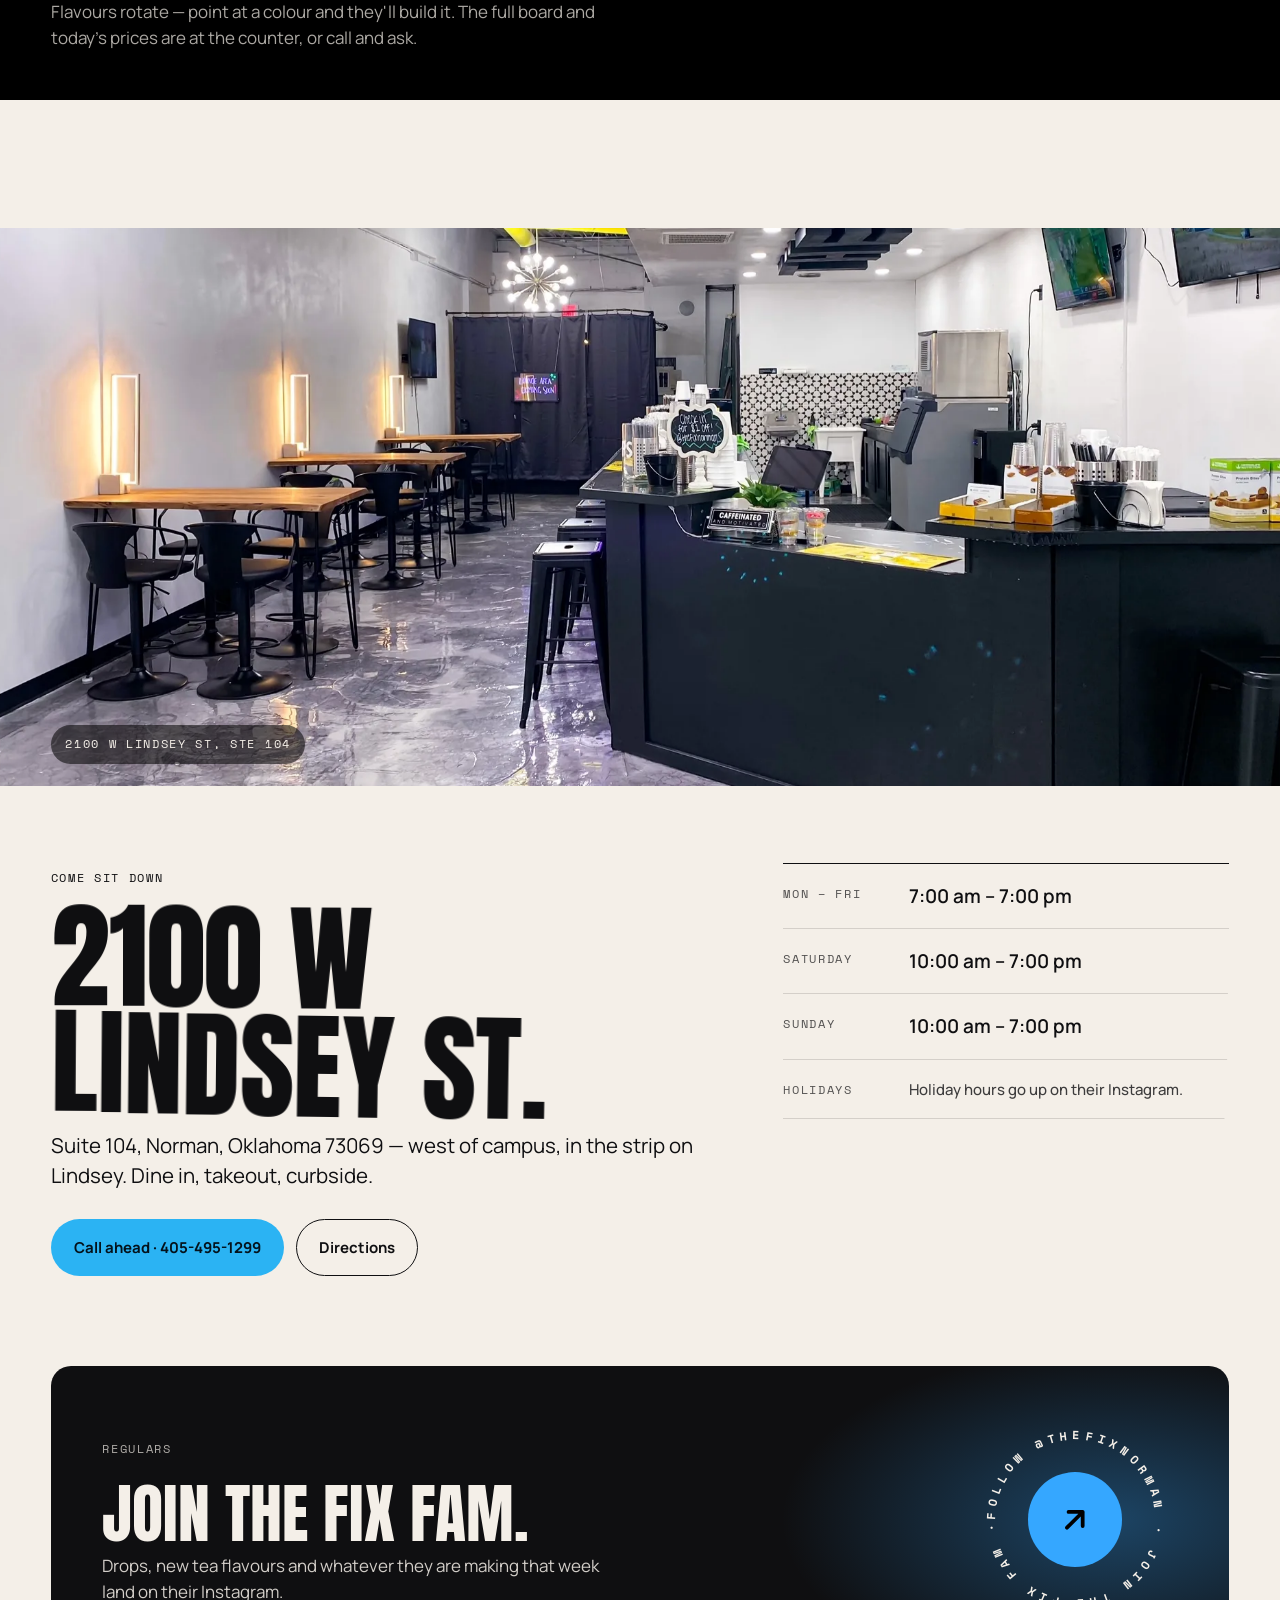
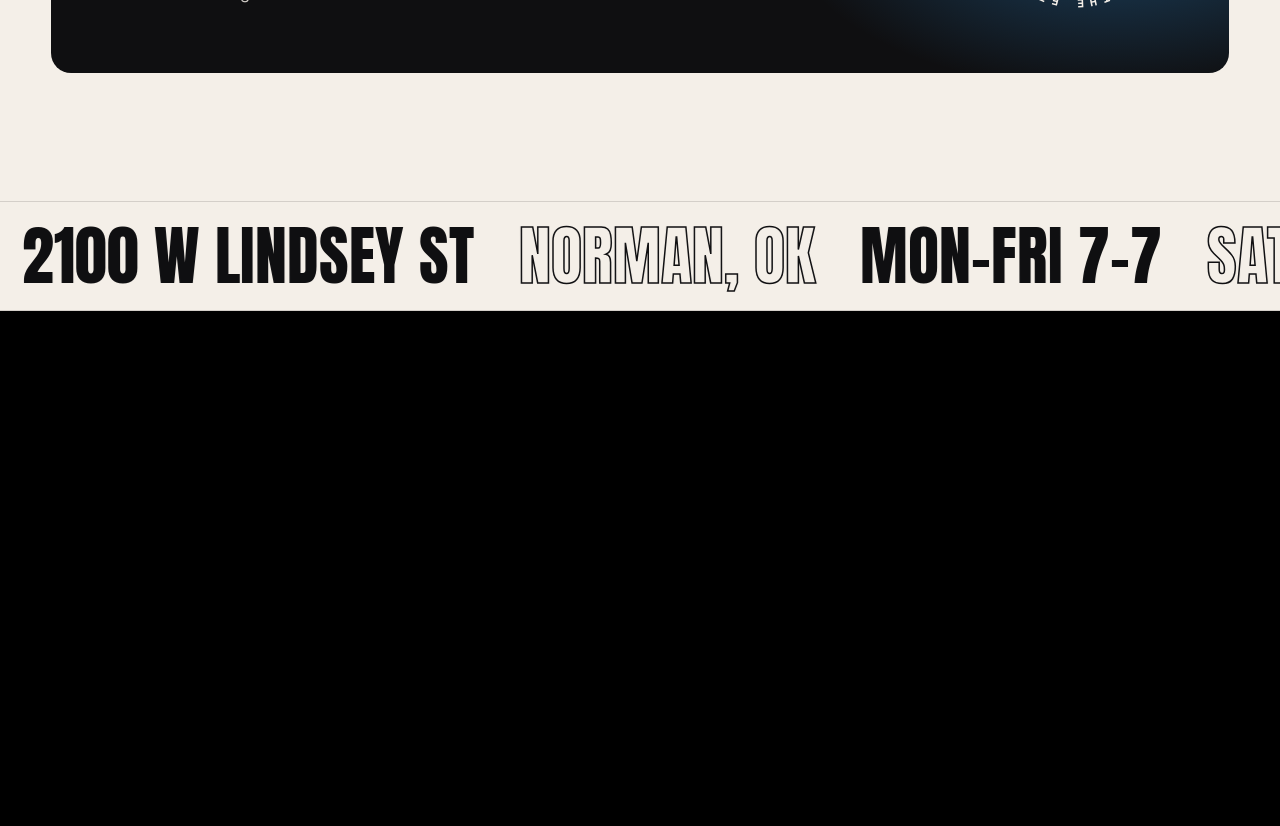
==== commit 65d6927b: "Smooth the Rainbow and Sunset cup outlines The cups step inward where the ribbed base starts, and on" ====
--- a/site/index.html
+++ b/site/index.html
@@ -17,7 +17,7 @@
 <link rel="preconnect" href="https://fonts.gstatic.com" crossorigin>
 <link href="https://fonts.googleapis.com/css2?family=Anton&family=Bebas+Neue&family=Archivo+Black&family=Caveat:wght@600;700&family=Manrope:wght@400;500;600;700&family=Space+Mono:wght@400;700&display=swap" rel="stylesheet">
 <link rel="preload" as="image" href="img/01-cup.webp">
-<link rel="stylesheet" href="css/site.css?v=202609161032">
+<link rel="stylesheet" href="css/site.css?v=202609161053">
 </head>
 <body>
 
@@ -291,10 +291,10 @@
   </div>
 </footer>
 
-<script src="js/vendor/gsap.min.js?v=202609161032"></script>
-<script src="js/vendor/ScrollTrigger.min.js?v=202609161032"></script>
-<script src="js/vendor/lenis.min.js?v=202609161032"></script>
-<script src="js/manifest.js?v=202609161032"></script>
-<script src="js/loadout.js?v=202609161032"></script>
+<script src="js/vendor/gsap.min.js?v=202609161053"></script>
+<script src="js/vendor/ScrollTrigger.min.js?v=202609161053"></script>
+<script src="js/vendor/lenis.min.js?v=202609161053"></script>
+<script src="js/manifest.js?v=202609161053"></script>
+<script src="js/loadout.js?v=202609161053"></script>
 </body>
 </html>
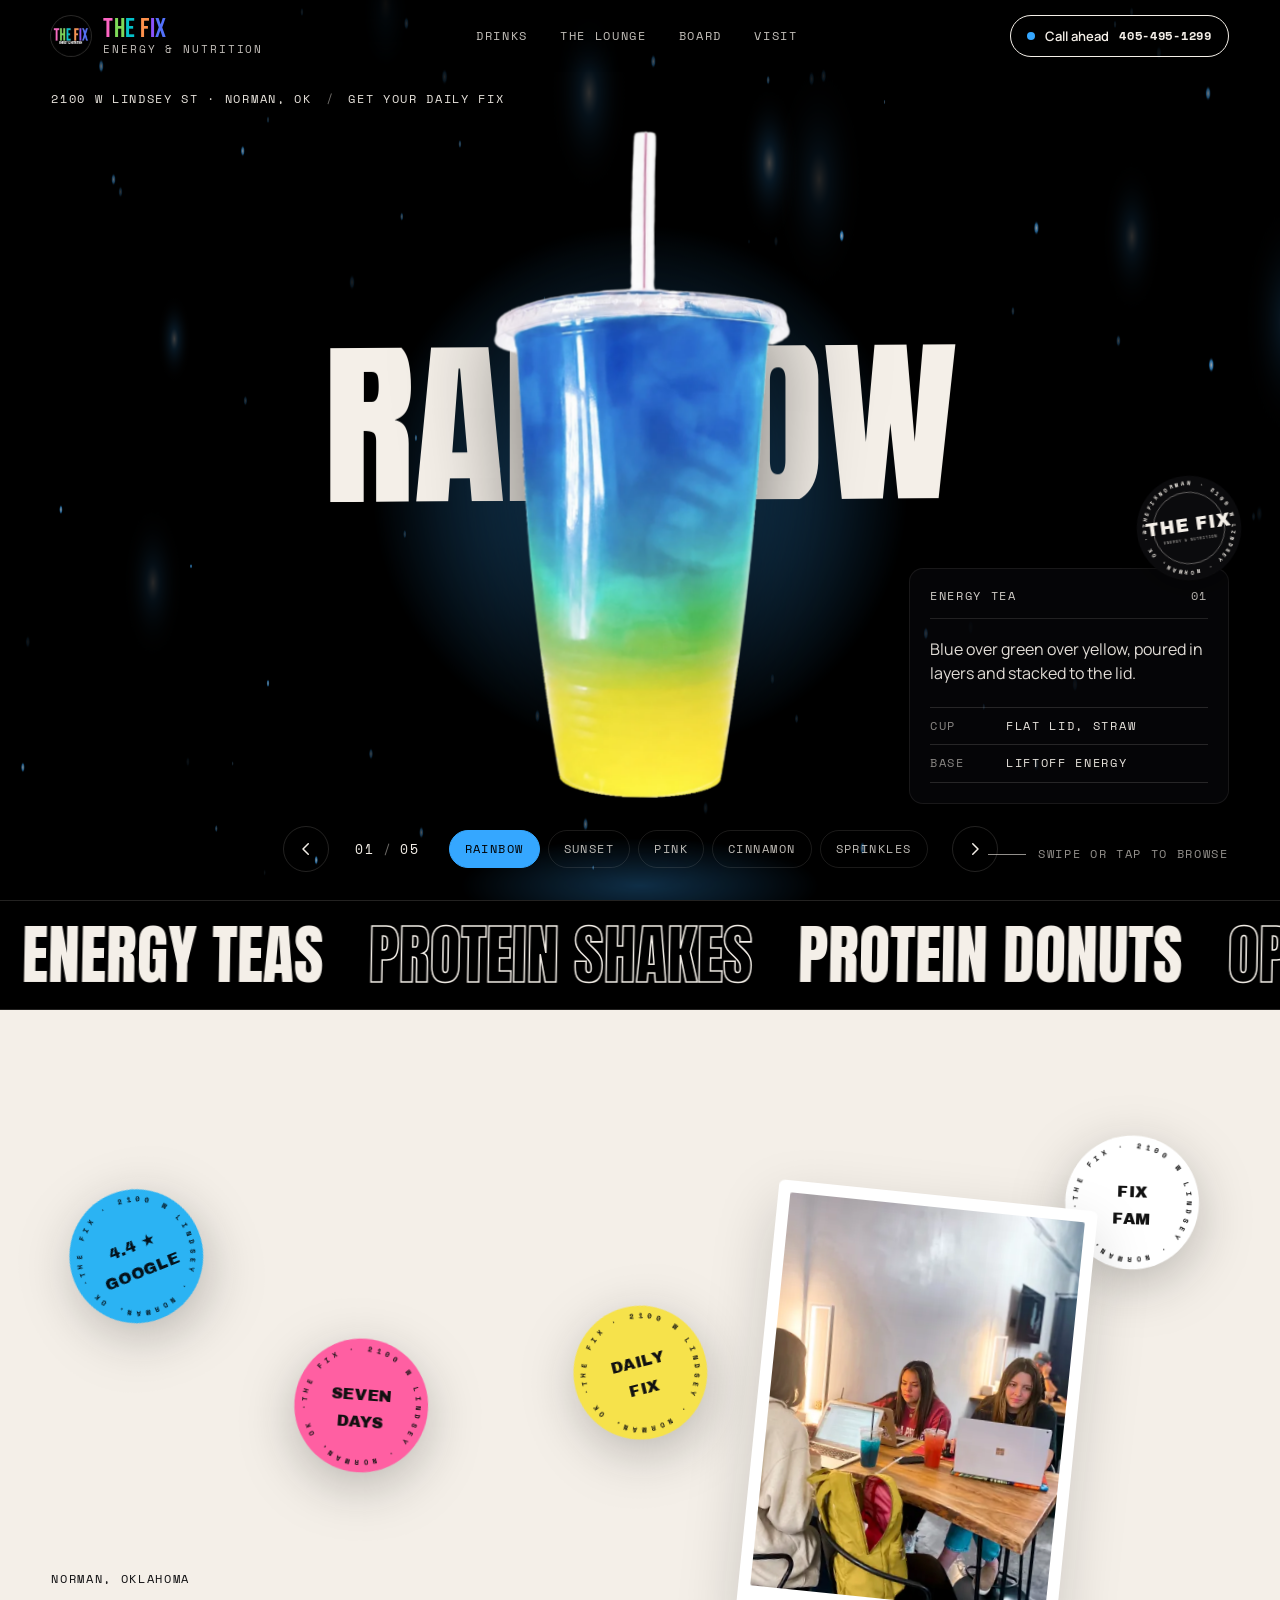
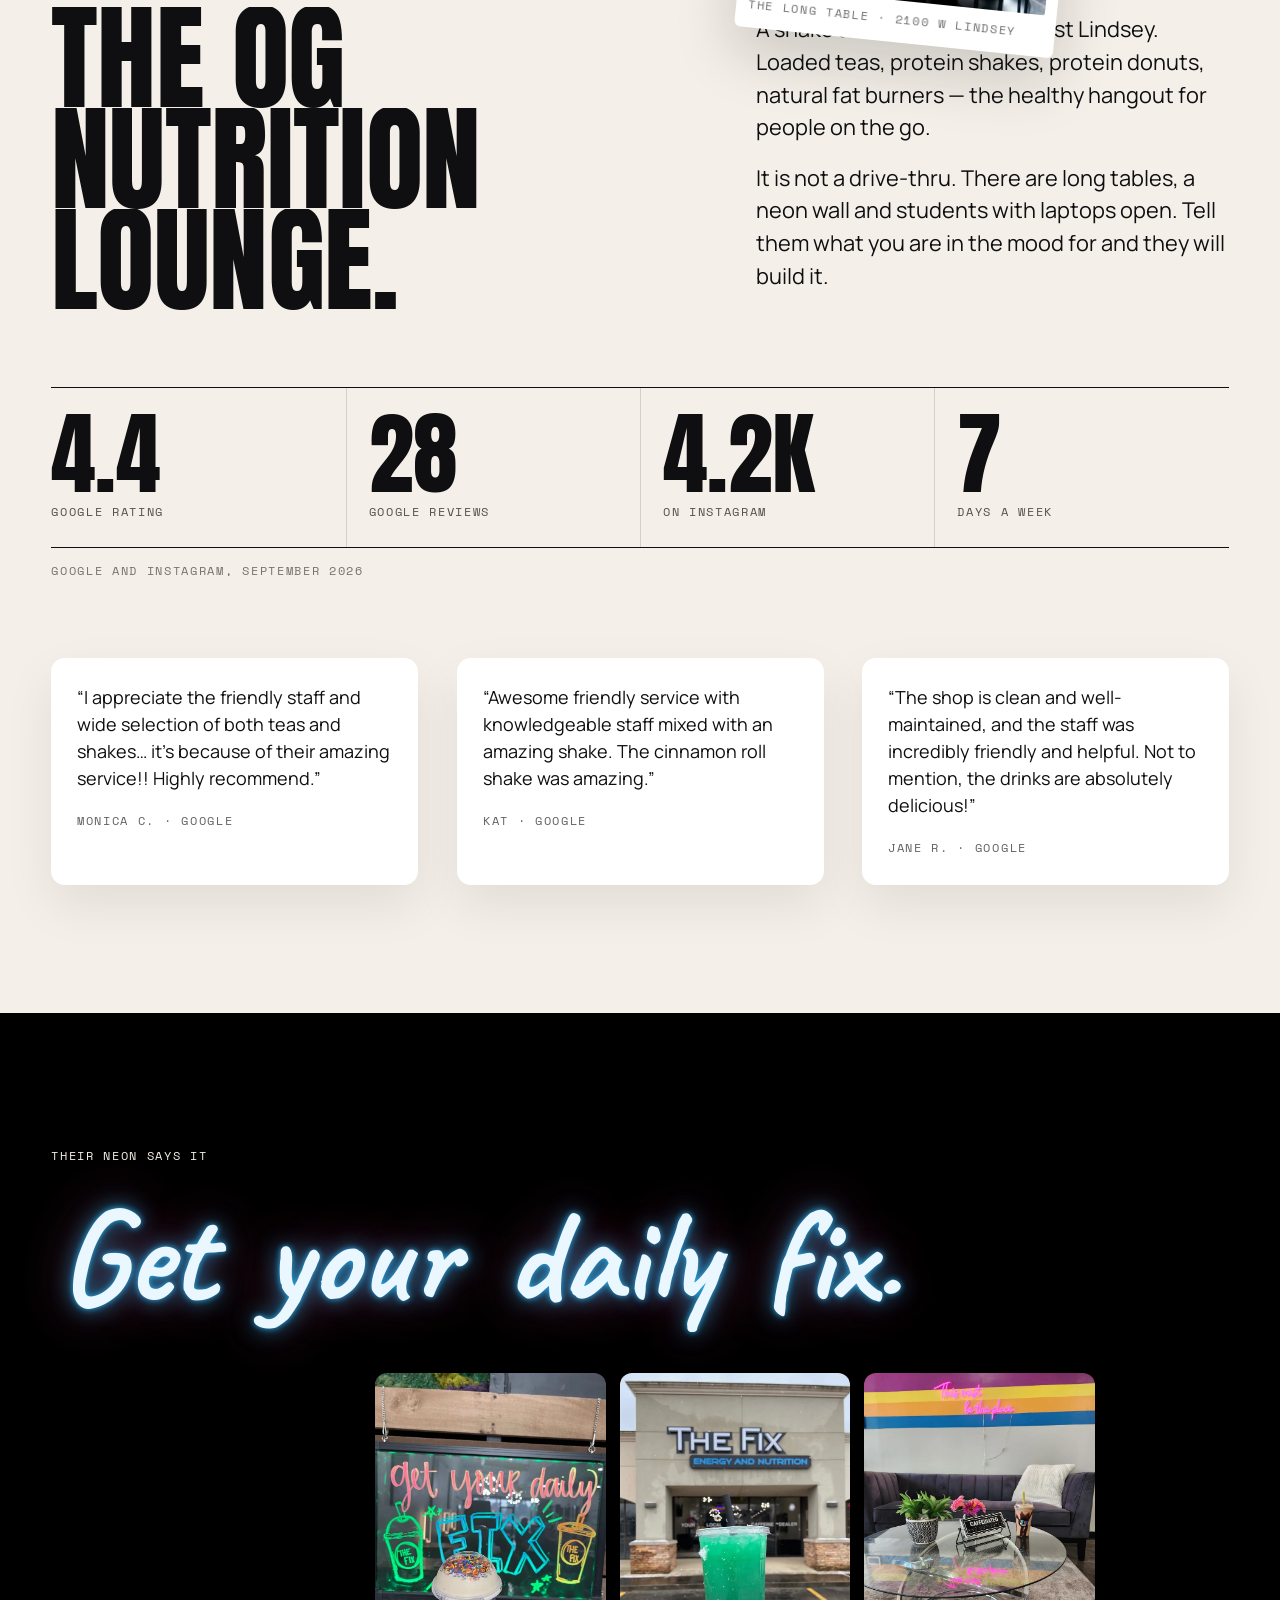
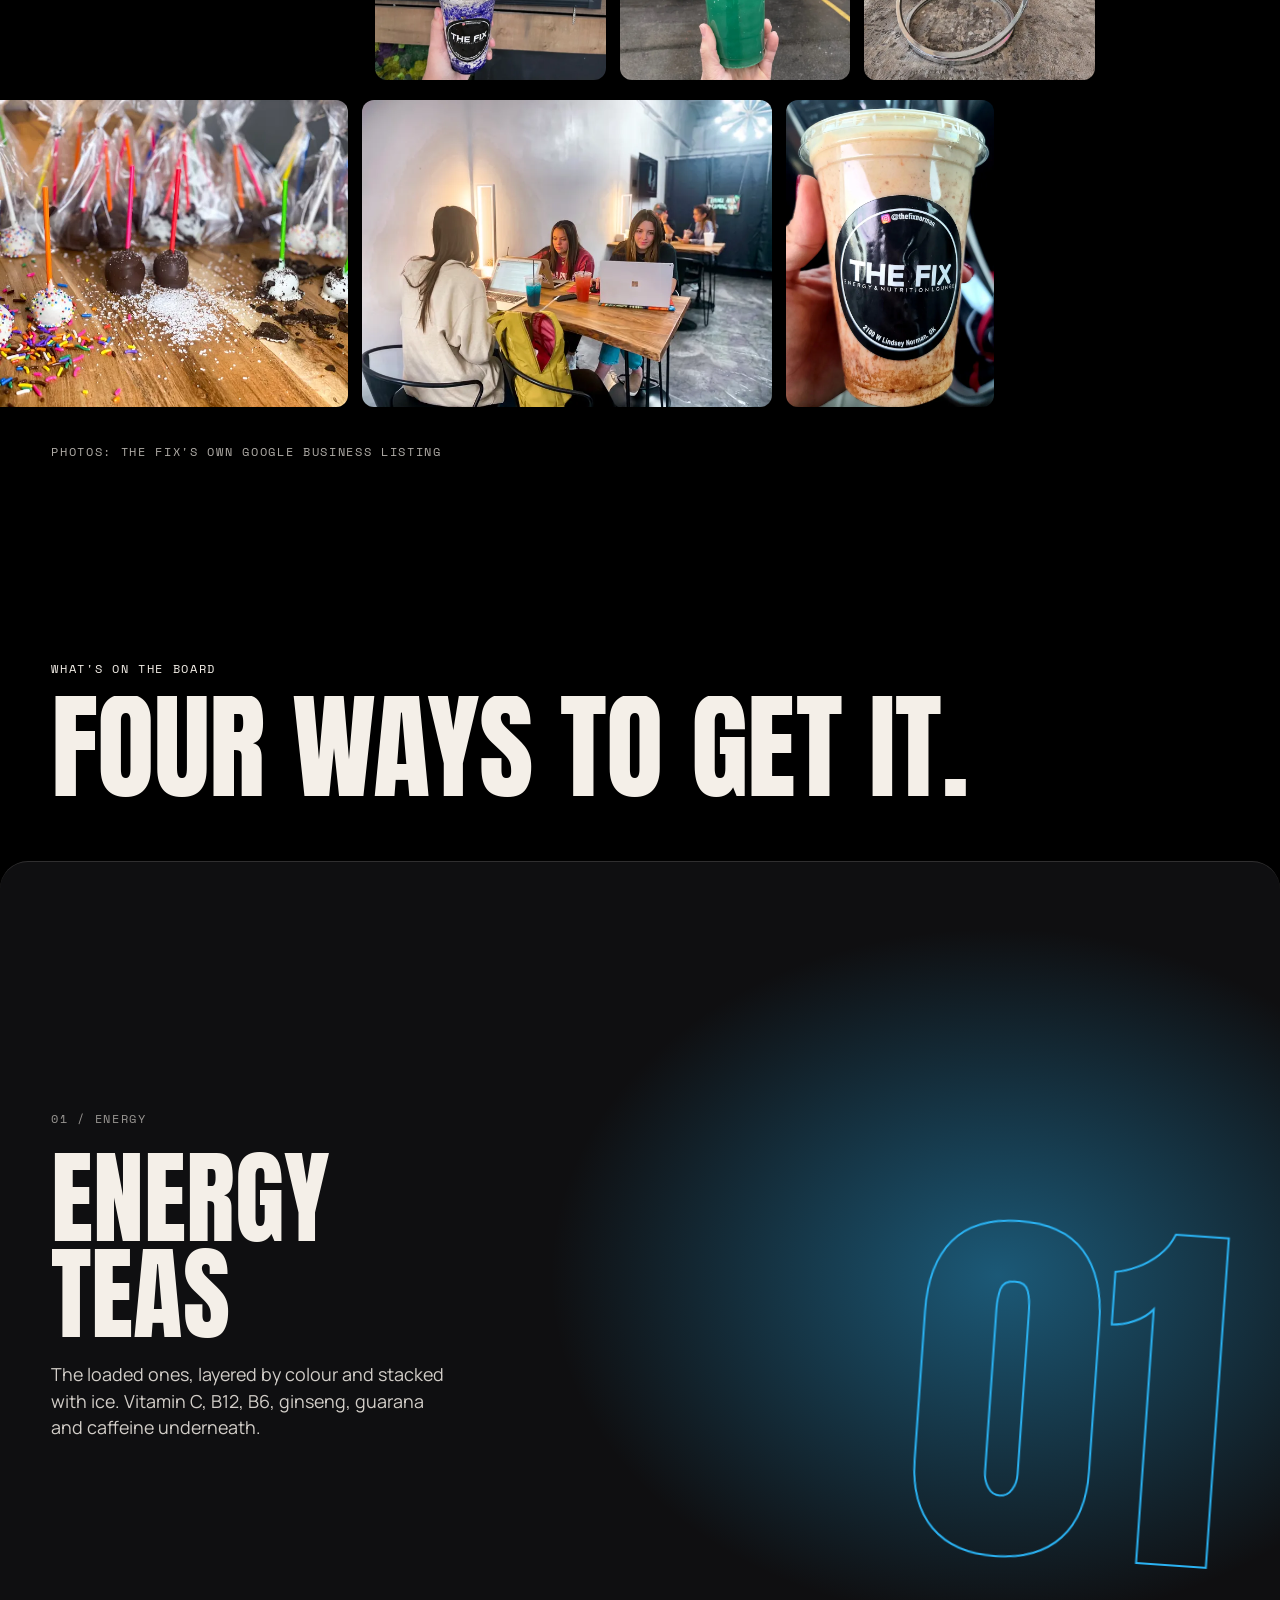
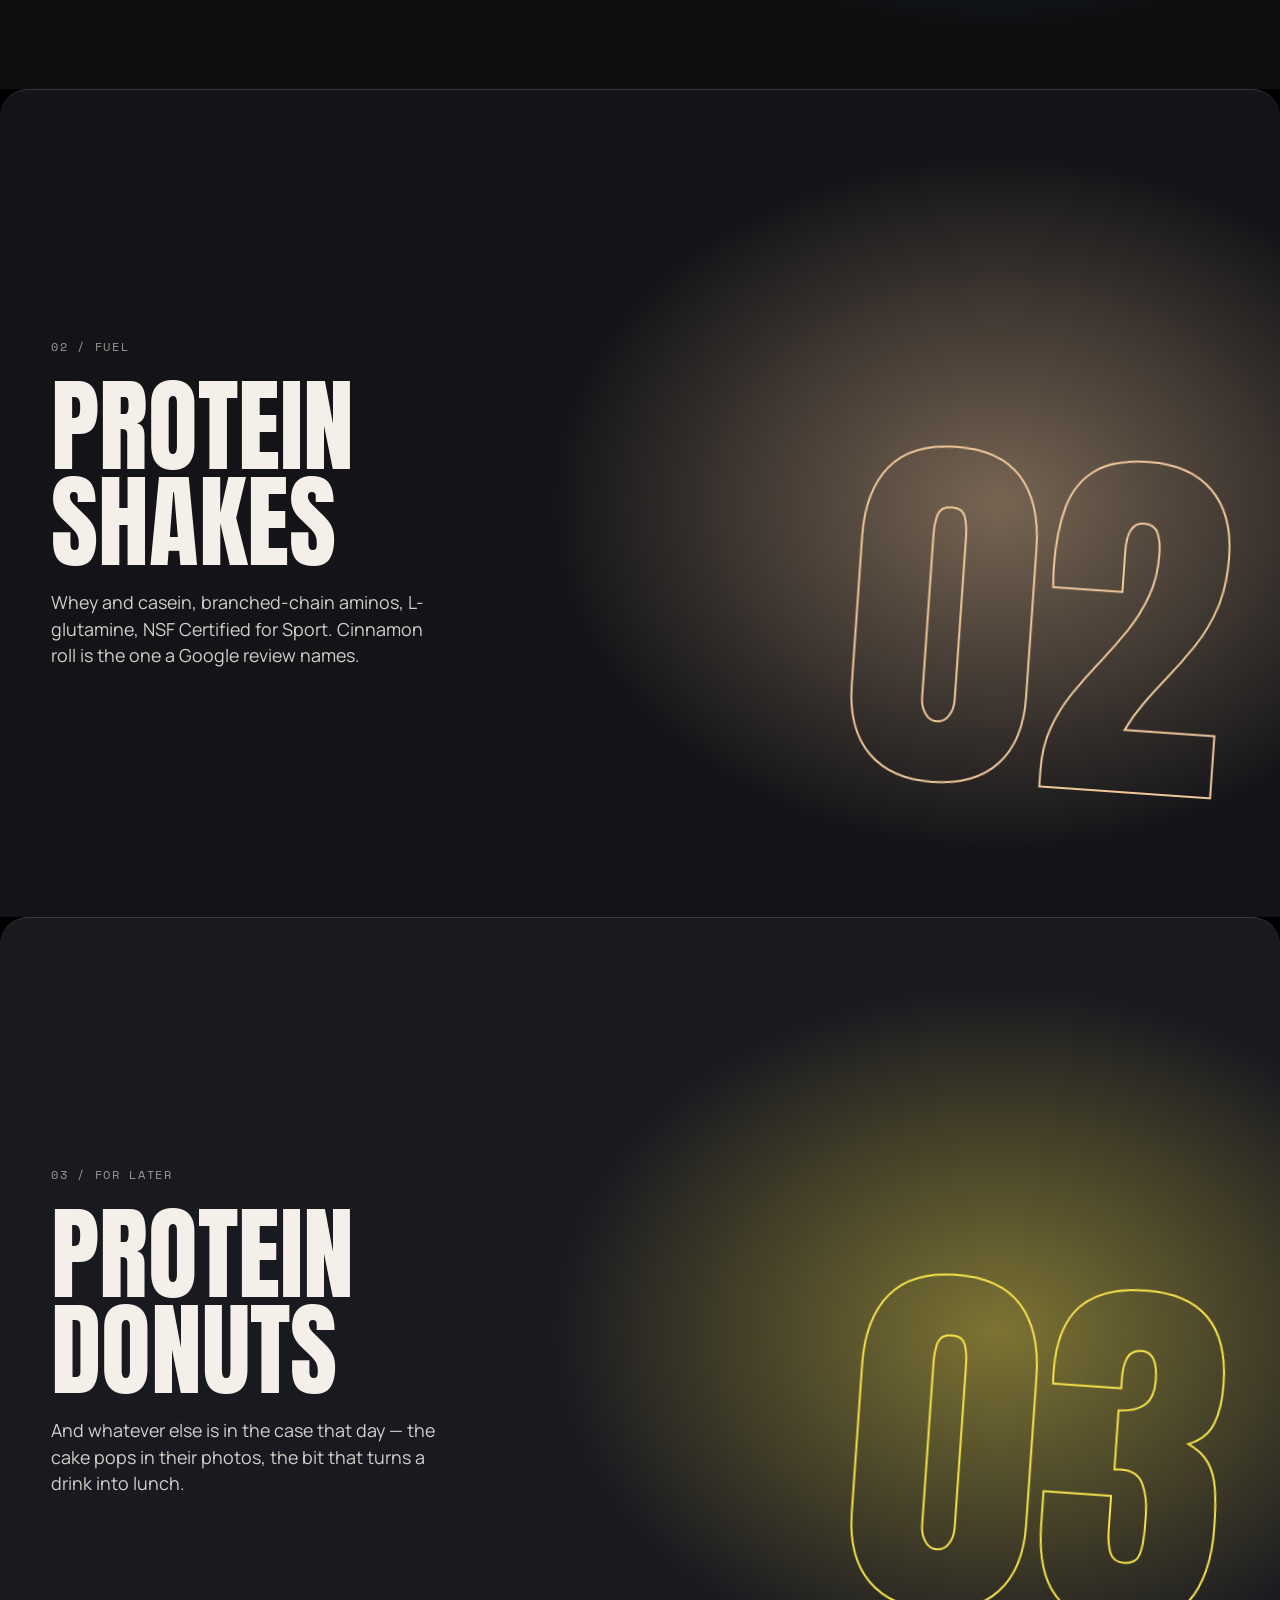
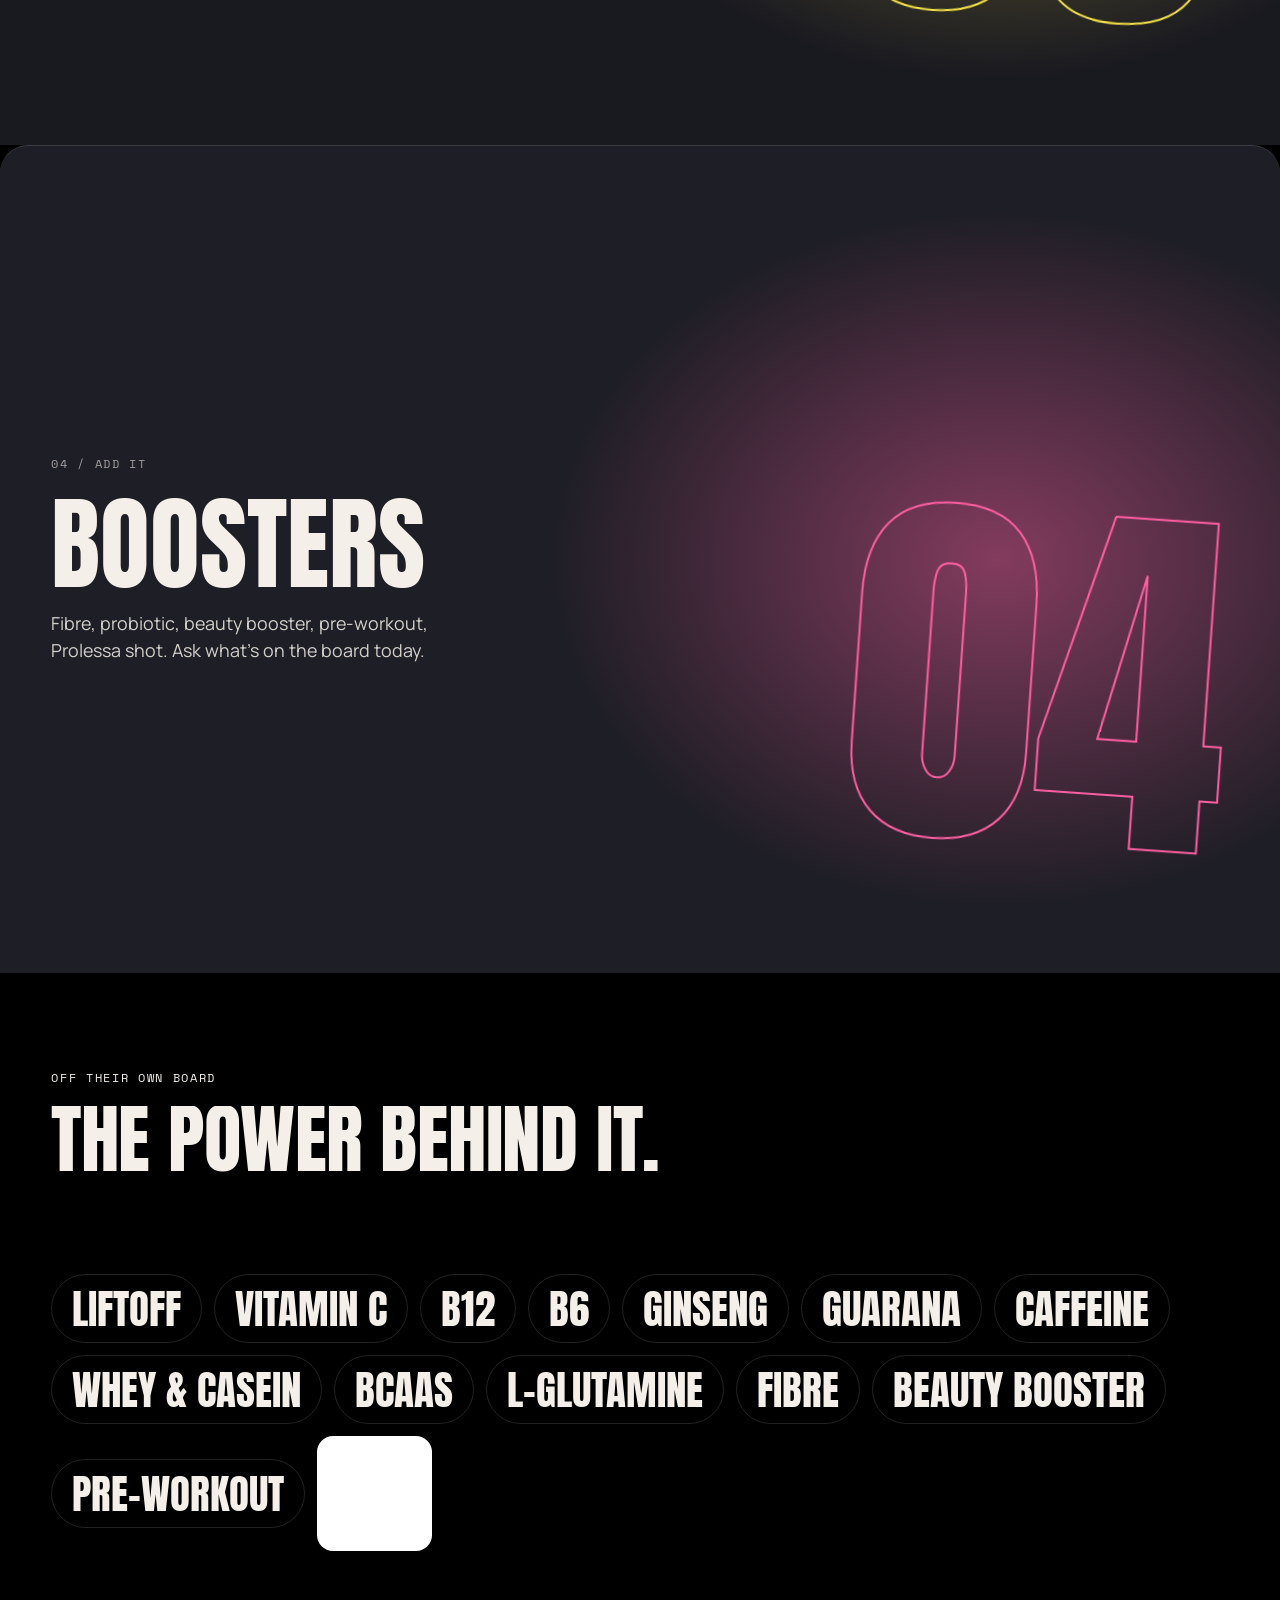
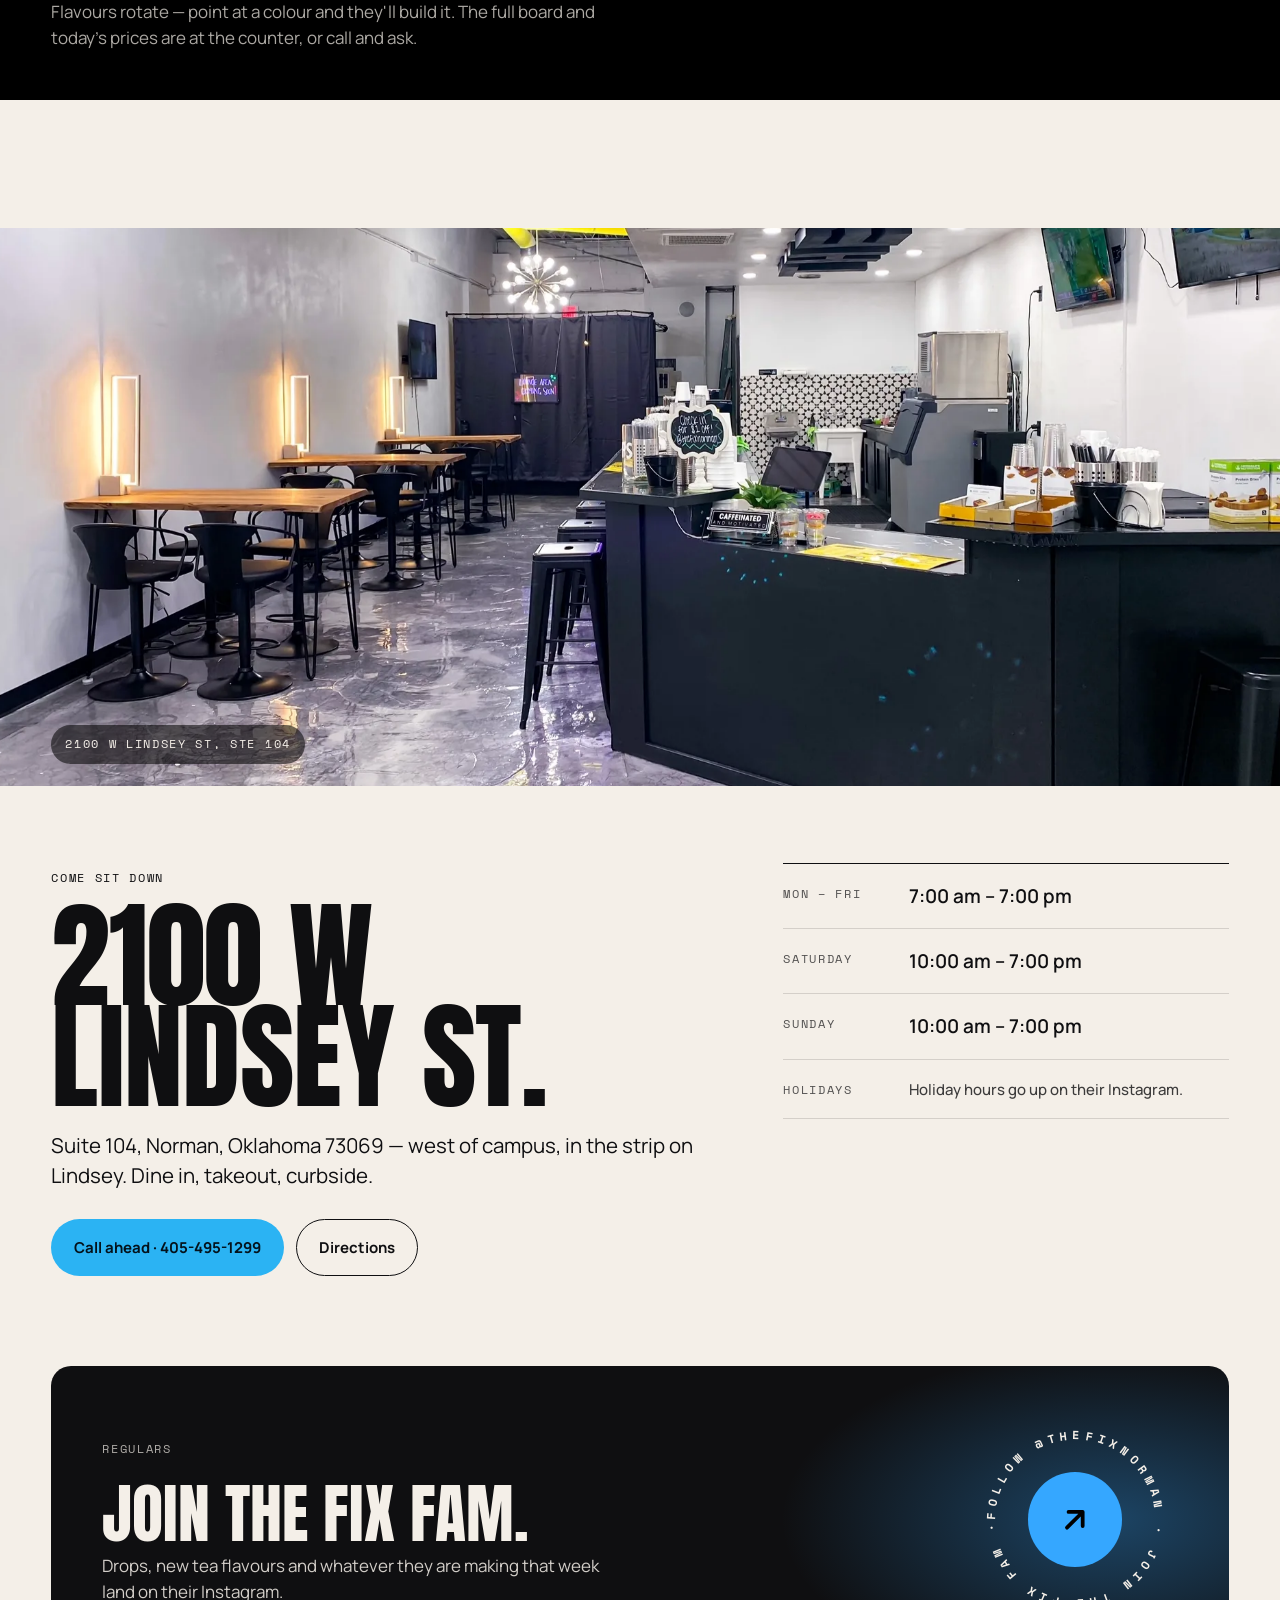
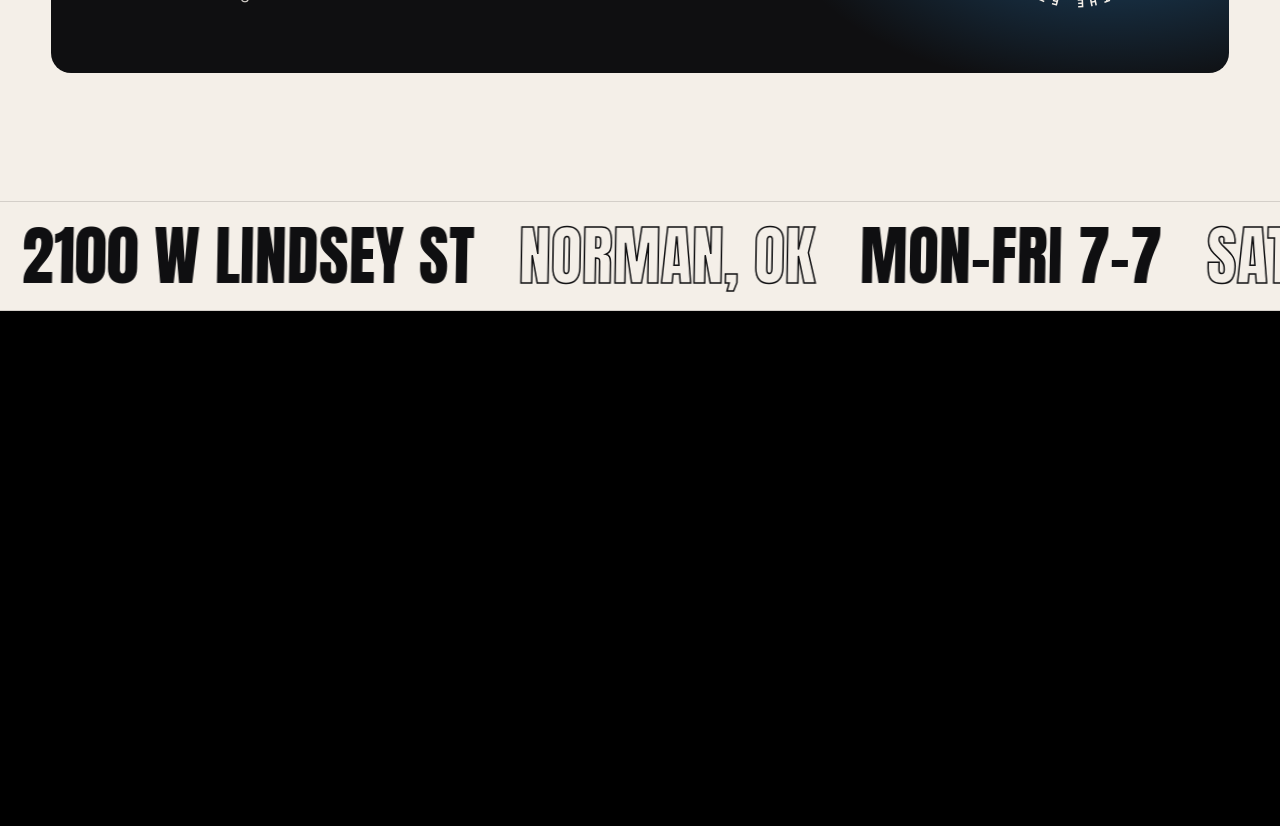
==== commit b5e3d8c8: "Cache-bust the hero cup images like the css and js A phone that had loaded the page kept the old cup" ====
--- a/site/index.html
+++ b/site/index.html
@@ -16,8 +16,8 @@
 <link rel="preconnect" href="https://fonts.googleapis.com">
 <link rel="preconnect" href="https://fonts.gstatic.com" crossorigin>
 <link href="https://fonts.googleapis.com/css2?family=Anton&family=Bebas+Neue&family=Archivo+Black&family=Caveat:wght@600;700&family=Manrope:wght@400;500;600;700&family=Space+Mono:wght@400;700&display=swap" rel="stylesheet">
-<link rel="preload" as="image" href="img/01-cup.webp">
-<link rel="stylesheet" href="css/site.css?v=202609161053">
+<link rel="preload" as="image" href="img/01-cup.webp?v=202609161055">
+<link rel="stylesheet" href="css/site.css?v=202609161055">
 </head>
 <body>
 
@@ -63,11 +63,11 @@
     </div>
 
     <div class="rig" aria-hidden="true">
-      <div class="slot is-vis" data-i="0"><picture><source media="(max-width:820px)" srcset="img/01-cup-m.webp"><img class="poster" src="img/01-cup.webp" alt="" decoding="async" fetchpriority="high"></picture></div>
-      <div class="slot" data-i="1"><picture><source media="(max-width:820px)" srcset="img/02-cup-m.webp"><img class="poster" src="img/02-cup.webp" alt="" decoding="async" loading="lazy"></picture></div>
-      <div class="slot" data-i="2"><picture><source media="(max-width:820px)" srcset="img/03-cup-m.webp"><img class="poster" src="img/03-cup.webp" alt="" decoding="async" loading="lazy"></picture></div>
-      <div class="slot" data-i="3"><picture><source media="(max-width:820px)" srcset="img/04-cup-m.webp"><img class="poster" src="img/04-cup.webp" alt="" decoding="async" loading="lazy"></picture></div>
-      <div class="slot" data-i="4"><picture><source media="(max-width:820px)" srcset="img/05-cup-m.webp"><img class="poster" src="img/05-cup.webp" alt="" decoding="async" loading="lazy"></picture></div>
+      <div class="slot is-vis" data-i="0"><picture><source media="(max-width:820px)" srcset="img/01-cup-m.webp?v=202609161055"><img class="poster" src="img/01-cup.webp?v=202609161055" alt="" decoding="async" fetchpriority="high"></picture></div>
+      <div class="slot" data-i="1"><picture><source media="(max-width:820px)" srcset="img/02-cup-m.webp?v=202609161055"><img class="poster" src="img/02-cup.webp?v=202609161055" alt="" decoding="async" loading="lazy"></picture></div>
+      <div class="slot" data-i="2"><picture><source media="(max-width:820px)" srcset="img/03-cup-m.webp?v=202609161055"><img class="poster" src="img/03-cup.webp?v=202609161055" alt="" decoding="async" loading="lazy"></picture></div>
+      <div class="slot" data-i="3"><picture><source media="(max-width:820px)" srcset="img/04-cup-m.webp?v=202609161055"><img class="poster" src="img/04-cup.webp?v=202609161055" alt="" decoding="async" loading="lazy"></picture></div>
+      <div class="slot" data-i="4"><picture><source media="(max-width:820px)" srcset="img/05-cup-m.webp?v=202609161055"><img class="poster" src="img/05-cup.webp?v=202609161055" alt="" decoding="async" loading="lazy"></picture></div>
     </div>
 
     <canvas class="fx fx-front" aria-hidden="true"></canvas>
@@ -291,10 +291,10 @@
   </div>
 </footer>
 
-<script src="js/vendor/gsap.min.js?v=202609161053"></script>
-<script src="js/vendor/ScrollTrigger.min.js?v=202609161053"></script>
-<script src="js/vendor/lenis.min.js?v=202609161053"></script>
-<script src="js/manifest.js?v=202609161053"></script>
-<script src="js/loadout.js?v=202609161053"></script>
+<script src="js/vendor/gsap.min.js?v=202609161055"></script>
+<script src="js/vendor/ScrollTrigger.min.js?v=202609161055"></script>
+<script src="js/vendor/lenis.min.js?v=202609161055"></script>
+<script src="js/manifest.js?v=202609161055"></script>
+<script src="js/loadout.js?v=202609161055"></script>
 </body>
 </html>
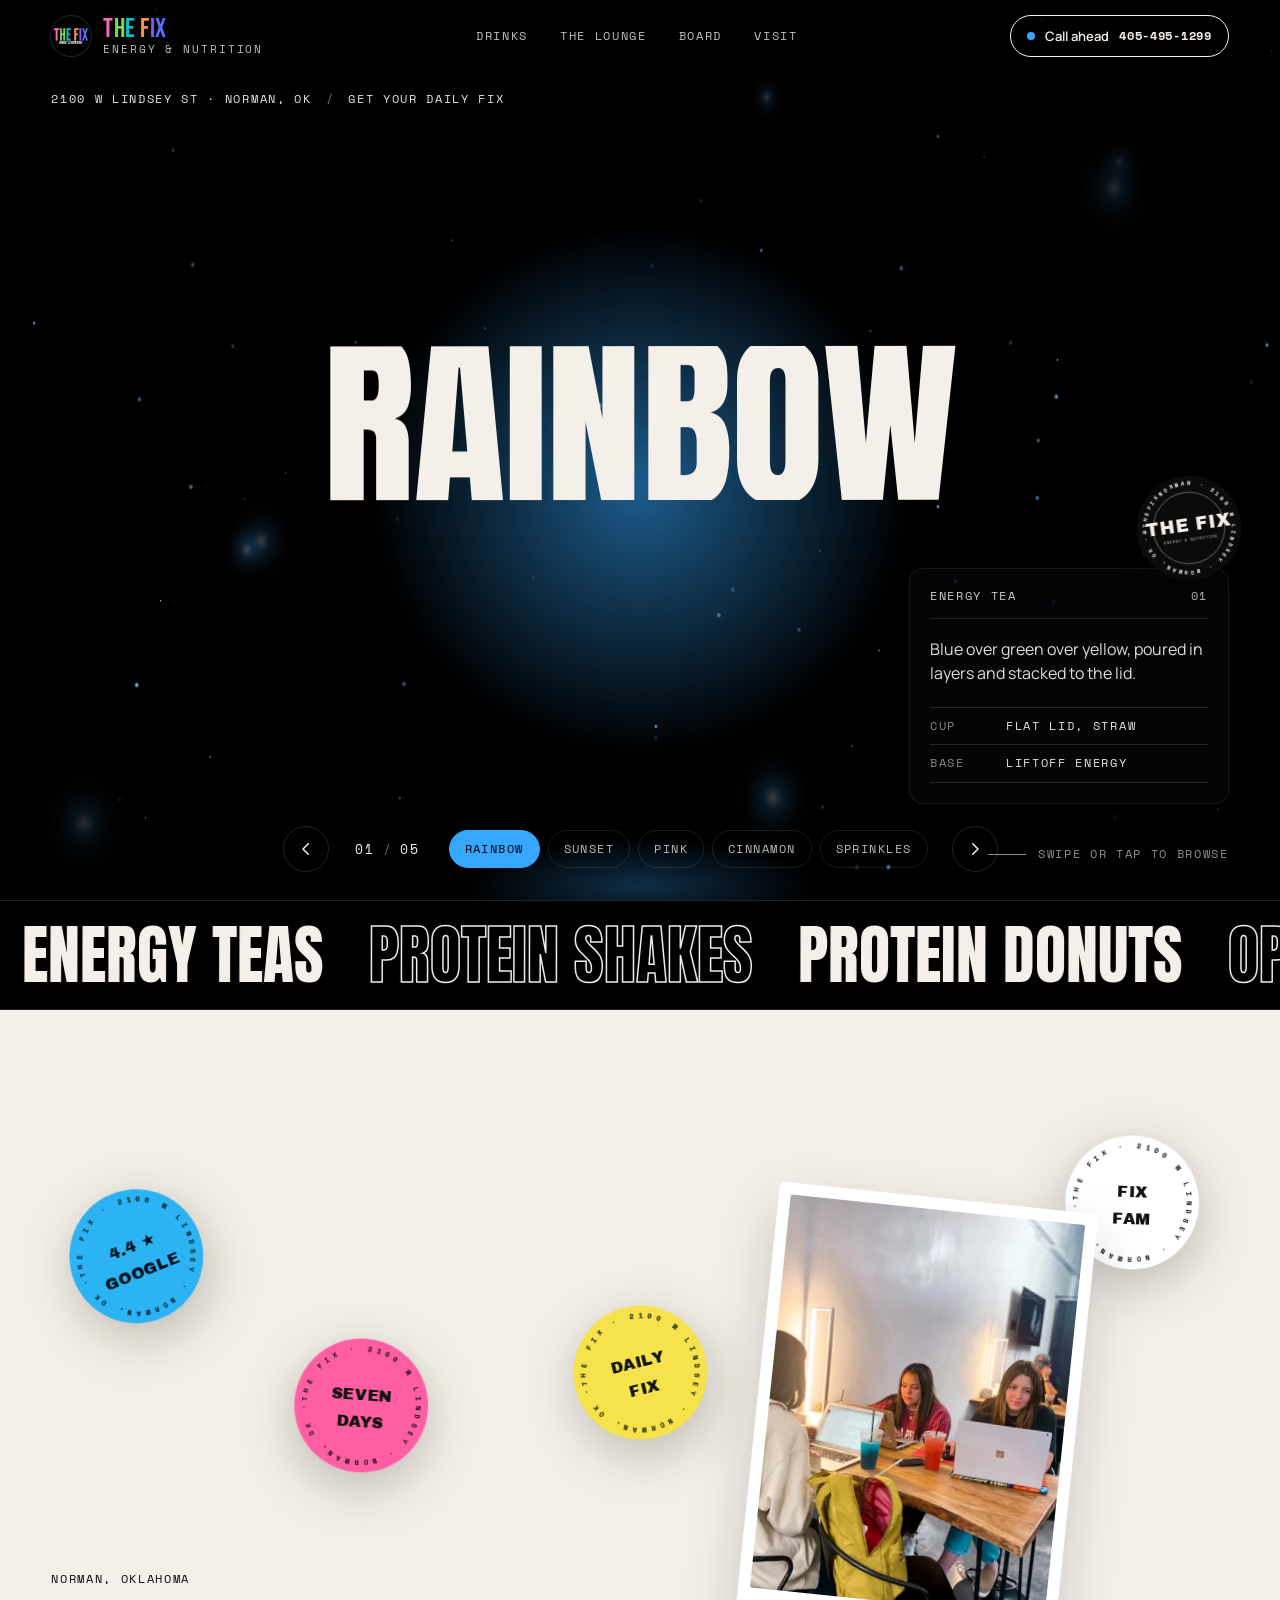
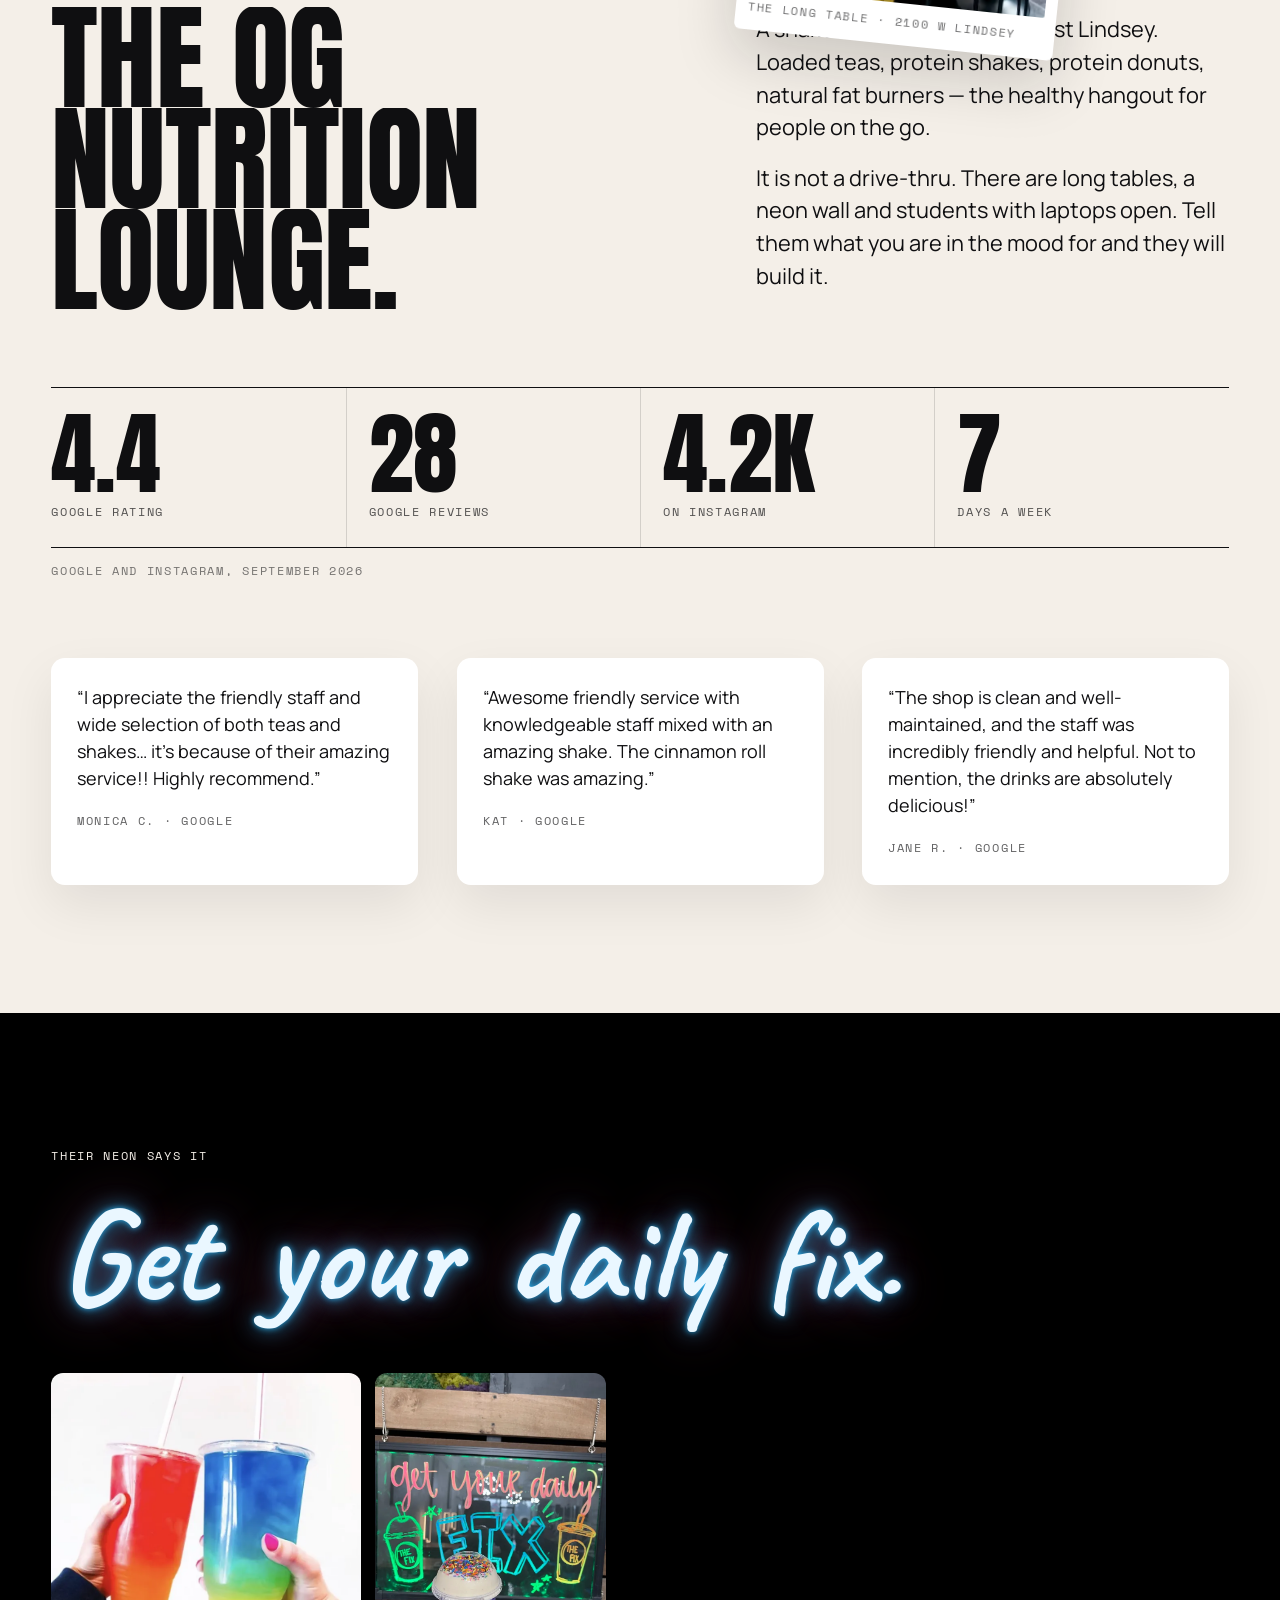
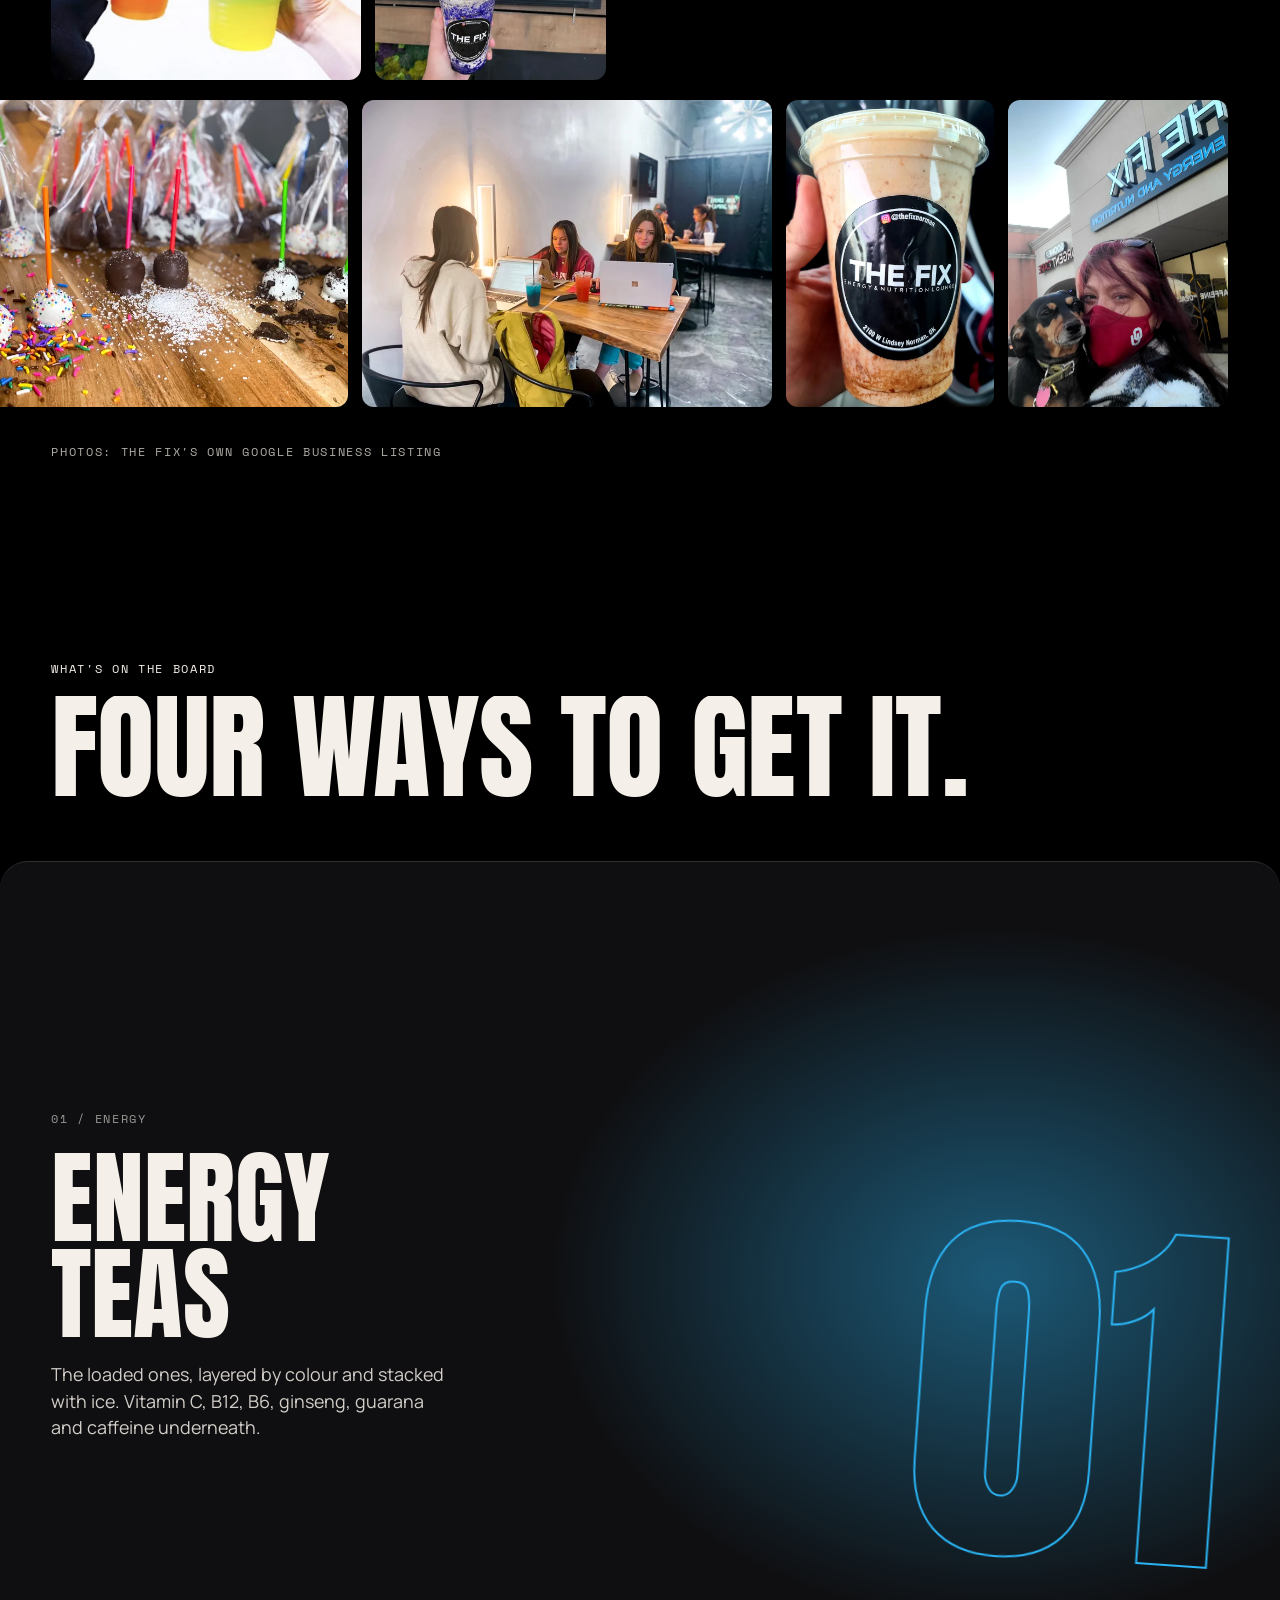
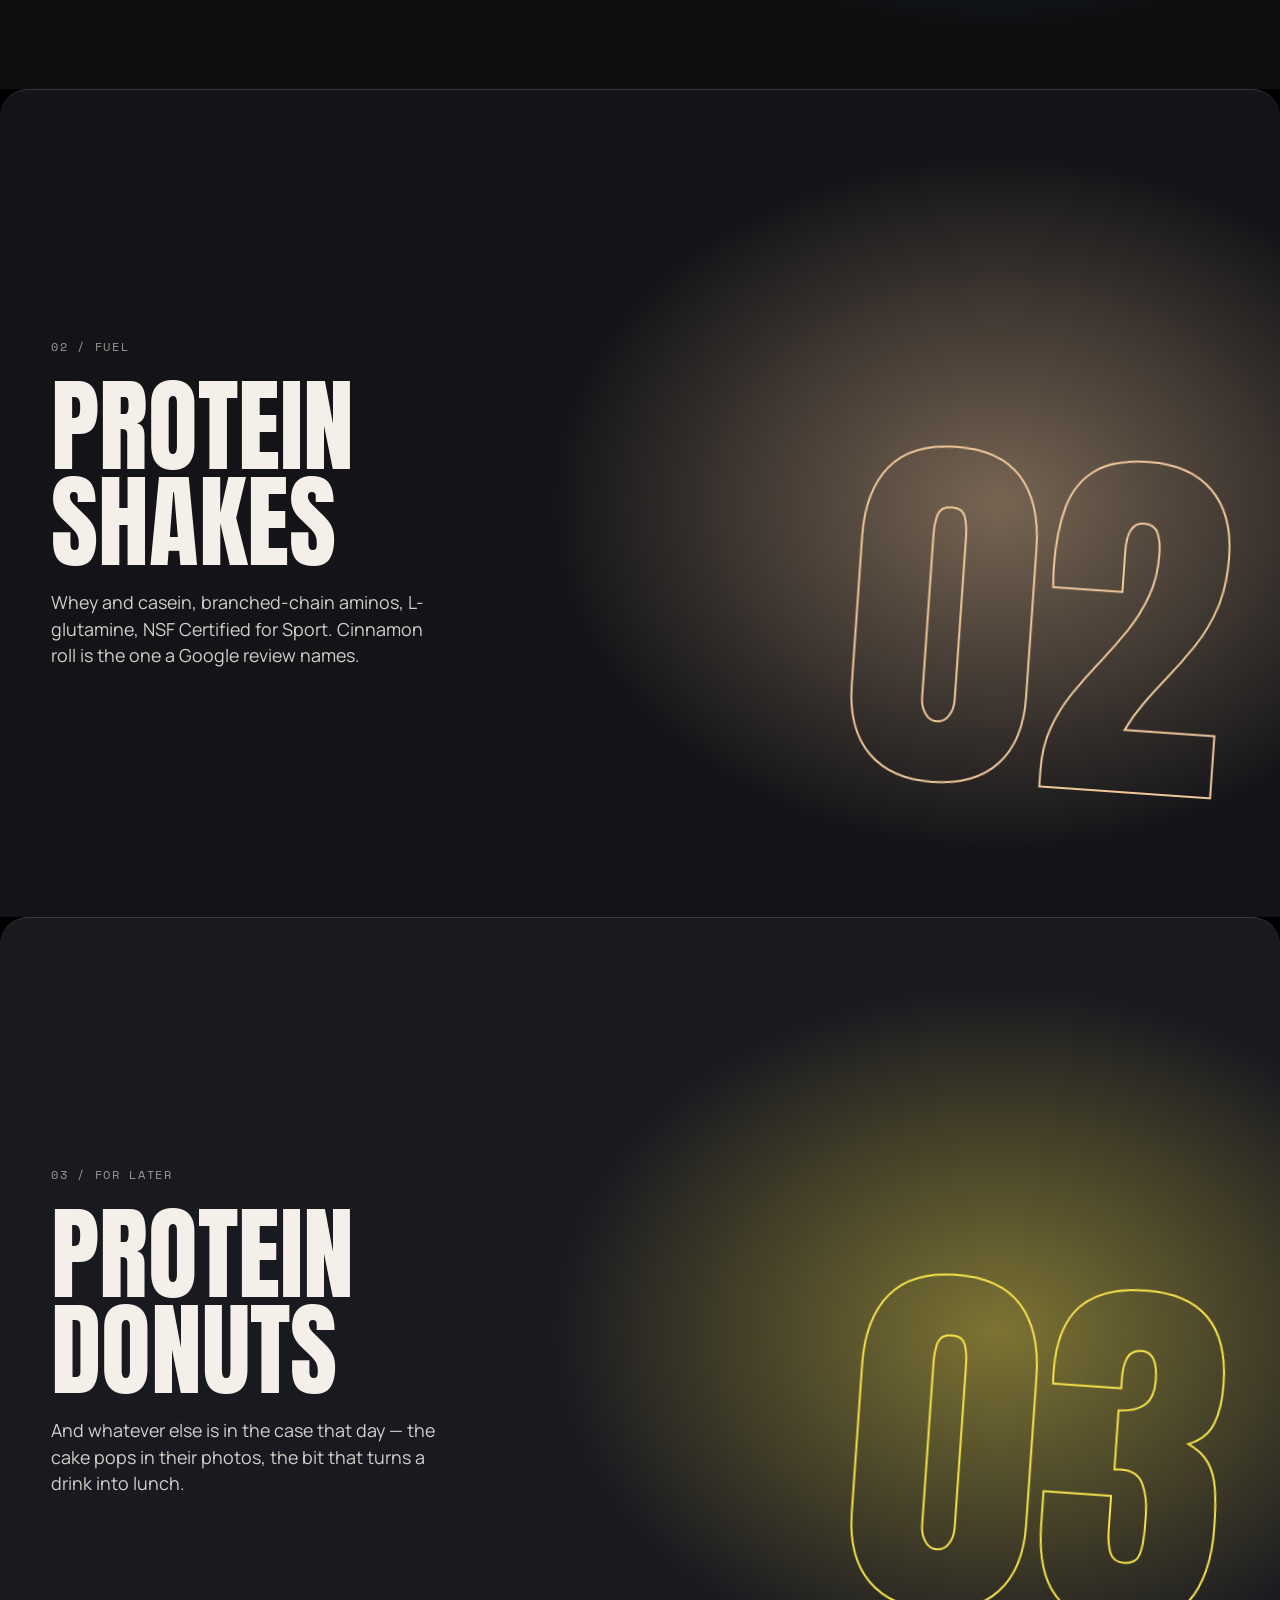
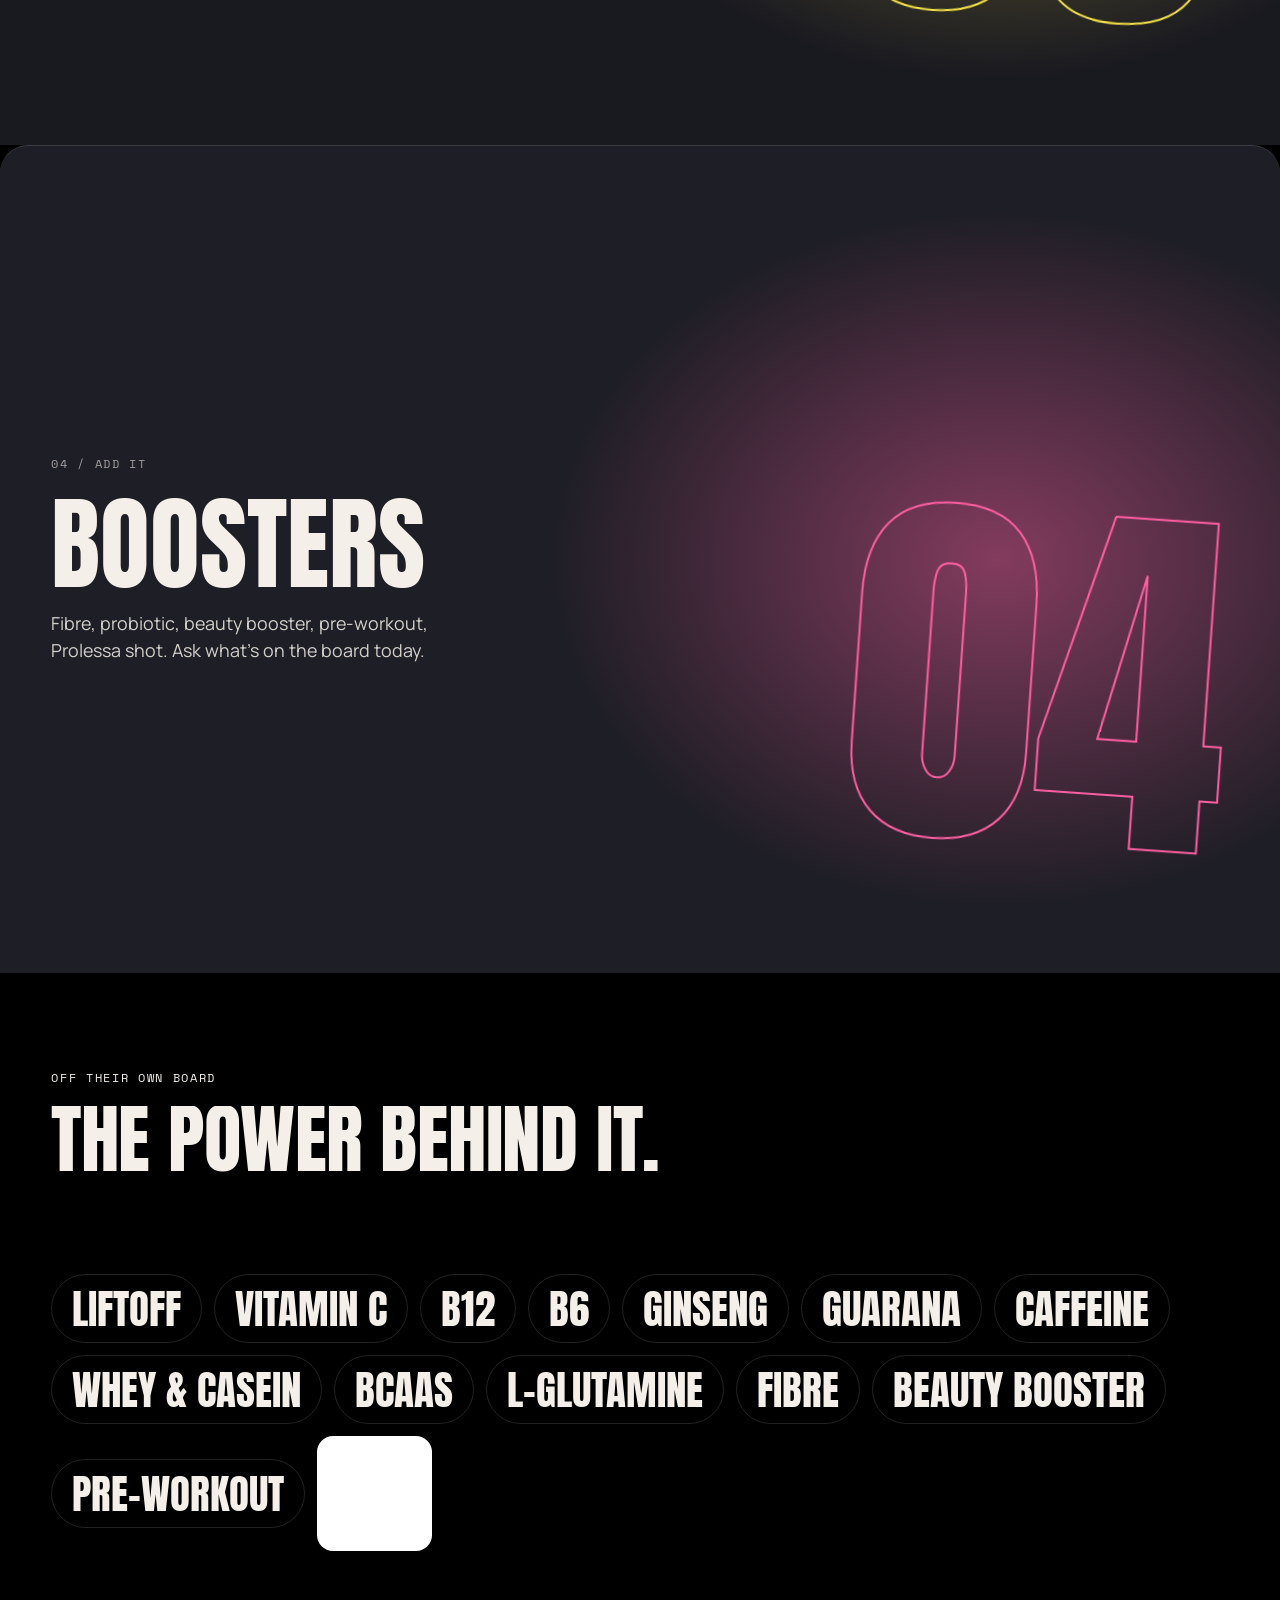
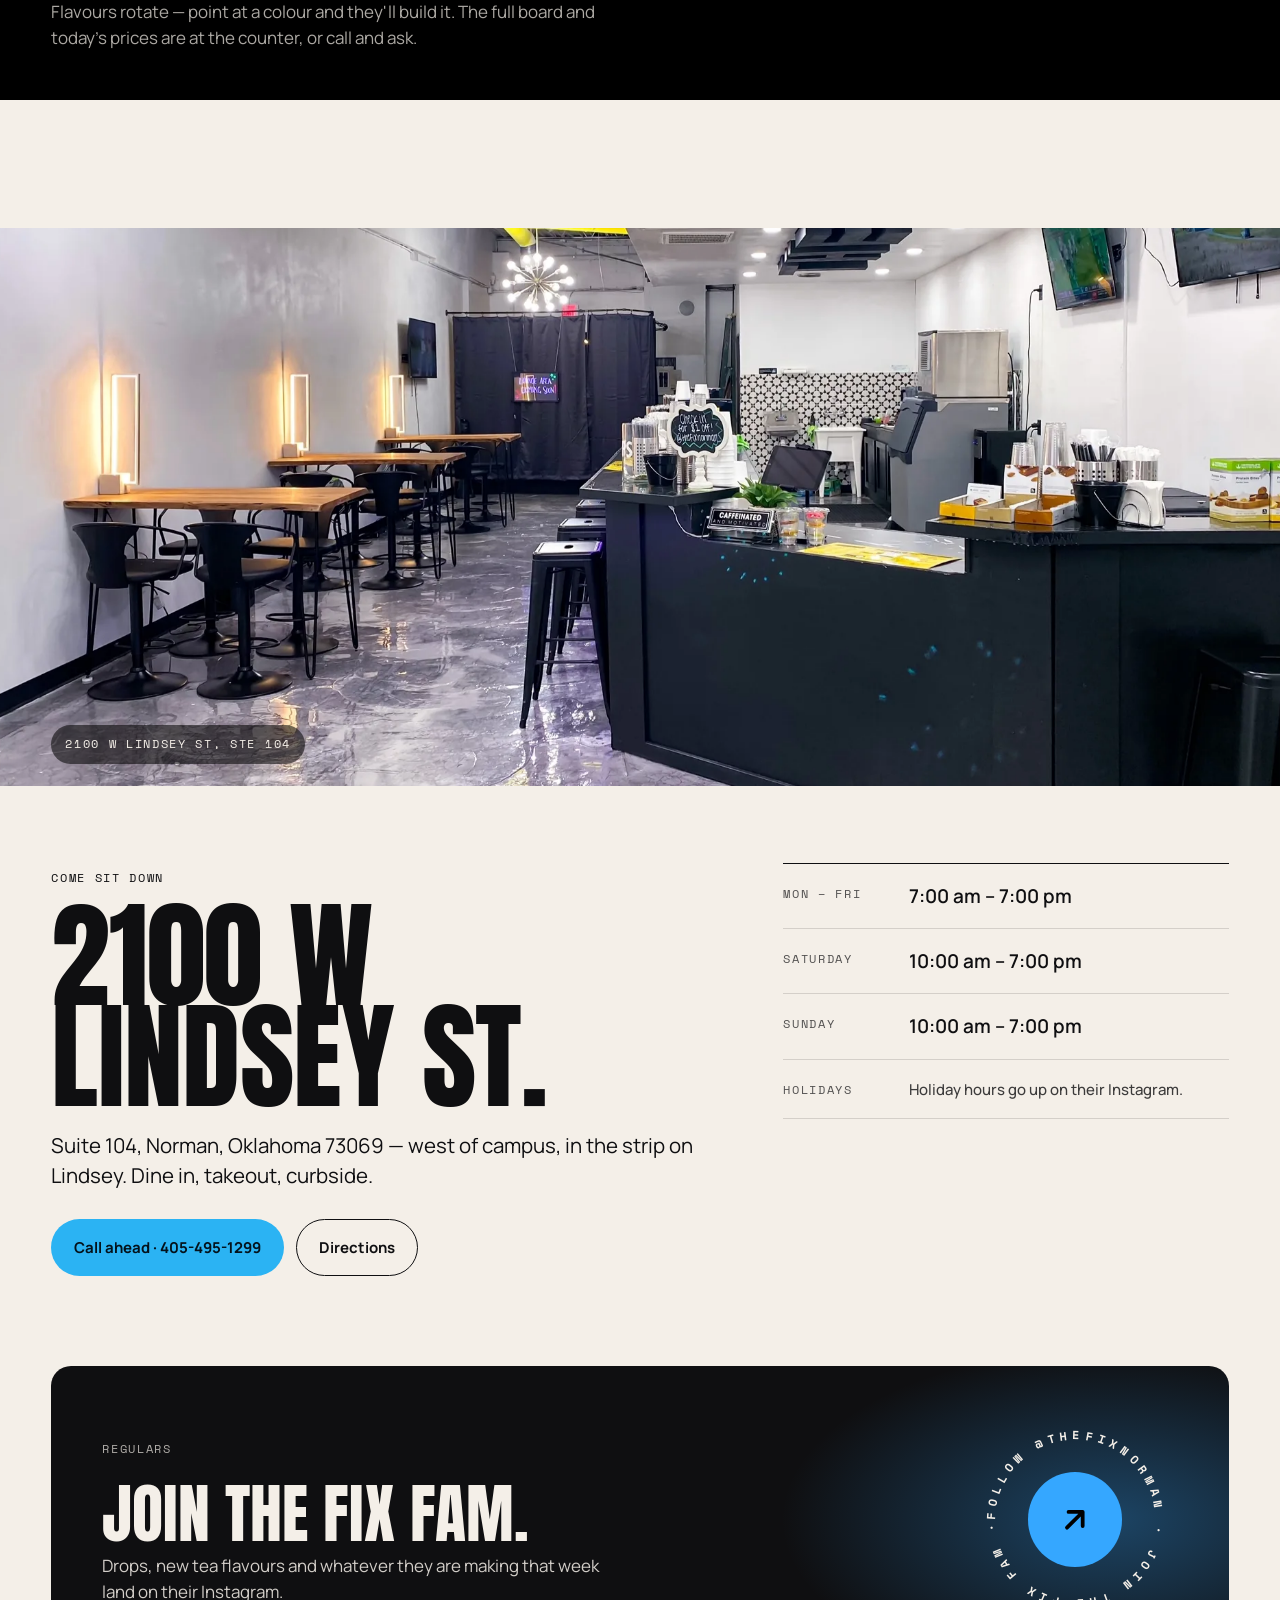
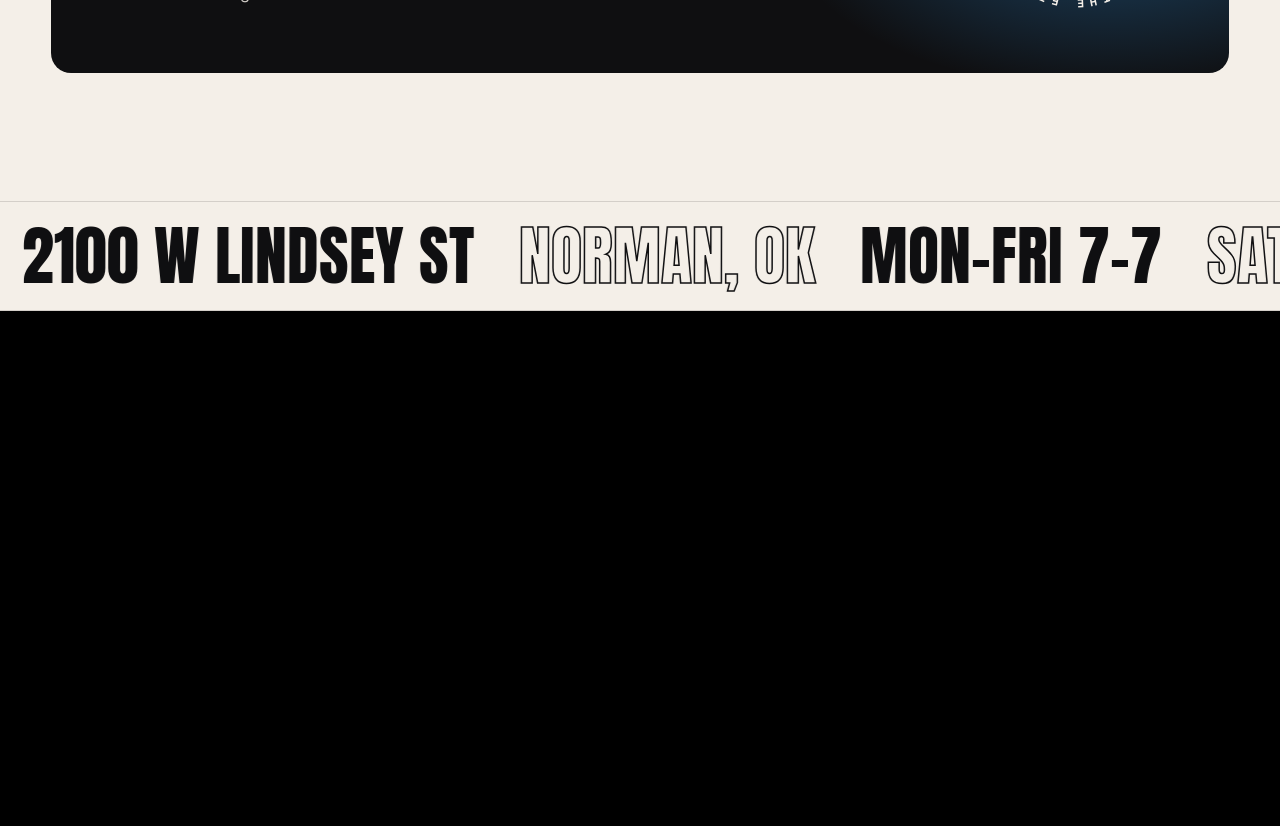
==== commit d9fe3f8e: "Hero cups: straight sides, flat bottoms, upright The previous outline fix fitted the sides as curves" ====
--- a/site/index.html
+++ b/site/index.html
@@ -16,8 +16,8 @@
 <link rel="preconnect" href="https://fonts.googleapis.com">
 <link rel="preconnect" href="https://fonts.gstatic.com" crossorigin>
 <link href="https://fonts.googleapis.com/css2?family=Anton&family=Bebas+Neue&family=Archivo+Black&family=Caveat:wght@600;700&family=Manrope:wght@400;500;600;700&family=Space+Mono:wght@400;700&display=swap" rel="stylesheet">
-<link rel="preload" as="image" href="img/01-cup.webp?v=202609161055">
-<link rel="stylesheet" href="css/site.css?v=202609161055">
+<link rel="preload" as="image" href="img/01-cup.webp?v=202609161117">
+<link rel="stylesheet" href="css/site.css?v=202609161117">
 </head>
 <body>
 
@@ -63,11 +63,11 @@
     </div>
 
     <div class="rig" aria-hidden="true">
-      <div class="slot is-vis" data-i="0"><picture><source media="(max-width:820px)" srcset="img/01-cup-m.webp?v=202609161055"><img class="poster" src="img/01-cup.webp?v=202609161055" alt="" decoding="async" fetchpriority="high"></picture></div>
-      <div class="slot" data-i="1"><picture><source media="(max-width:820px)" srcset="img/02-cup-m.webp?v=202609161055"><img class="poster" src="img/02-cup.webp?v=202609161055" alt="" decoding="async" loading="lazy"></picture></div>
-      <div class="slot" data-i="2"><picture><source media="(max-width:820px)" srcset="img/03-cup-m.webp?v=202609161055"><img class="poster" src="img/03-cup.webp?v=202609161055" alt="" decoding="async" loading="lazy"></picture></div>
-      <div class="slot" data-i="3"><picture><source media="(max-width:820px)" srcset="img/04-cup-m.webp?v=202609161055"><img class="poster" src="img/04-cup.webp?v=202609161055" alt="" decoding="async" loading="lazy"></picture></div>
-      <div class="slot" data-i="4"><picture><source media="(max-width:820px)" srcset="img/05-cup-m.webp?v=202609161055"><img class="poster" src="img/05-cup.webp?v=202609161055" alt="" decoding="async" loading="lazy"></picture></div>
+      <div class="slot is-vis" data-i="0"><picture><source media="(max-width:820px)" srcset="img/01-cup-m.webp?v=202609161117"><img class="poster" src="img/01-cup.webp?v=202609161117" alt="" decoding="async" fetchpriority="high"></picture></div>
+      <div class="slot" data-i="1"><picture><source media="(max-width:820px)" srcset="img/02-cup-m.webp?v=202609161117"><img class="poster" src="img/02-cup.webp?v=202609161117" alt="" decoding="async" loading="lazy"></picture></div>
+      <div class="slot" data-i="2"><picture><source media="(max-width:820px)" srcset="img/03-cup-m.webp?v=202609161117"><img class="poster" src="img/03-cup.webp?v=202609161117" alt="" decoding="async" loading="lazy"></picture></div>
+      <div class="slot" data-i="3"><picture><source media="(max-width:820px)" srcset="img/04-cup-m.webp?v=202609161117"><img class="poster" src="img/04-cup.webp?v=202609161117" alt="" decoding="async" loading="lazy"></picture></div>
+      <div class="slot" data-i="4"><picture><source media="(max-width:820px)" srcset="img/05-cup-m.webp?v=202609161117"><img class="poster" src="img/05-cup.webp?v=202609161117" alt="" decoding="async" loading="lazy"></picture></div>
     </div>
 
     <canvas class="fx fx-front" aria-hidden="true"></canvas>
@@ -291,10 +291,10 @@
   </div>
 </footer>
 
-<script src="js/vendor/gsap.min.js?v=202609161055"></script>
-<script src="js/vendor/ScrollTrigger.min.js?v=202609161055"></script>
-<script src="js/vendor/lenis.min.js?v=202609161055"></script>
-<script src="js/manifest.js?v=202609161055"></script>
-<script src="js/loadout.js?v=202609161055"></script>
+<script src="js/vendor/gsap.min.js?v=202609161117"></script>
+<script src="js/vendor/ScrollTrigger.min.js?v=202609161117"></script>
+<script src="js/vendor/lenis.min.js?v=202609161117"></script>
+<script src="js/manifest.js?v=202609161117"></script>
+<script src="js/loadout.js?v=202609161117"></script>
 </body>
 </html>
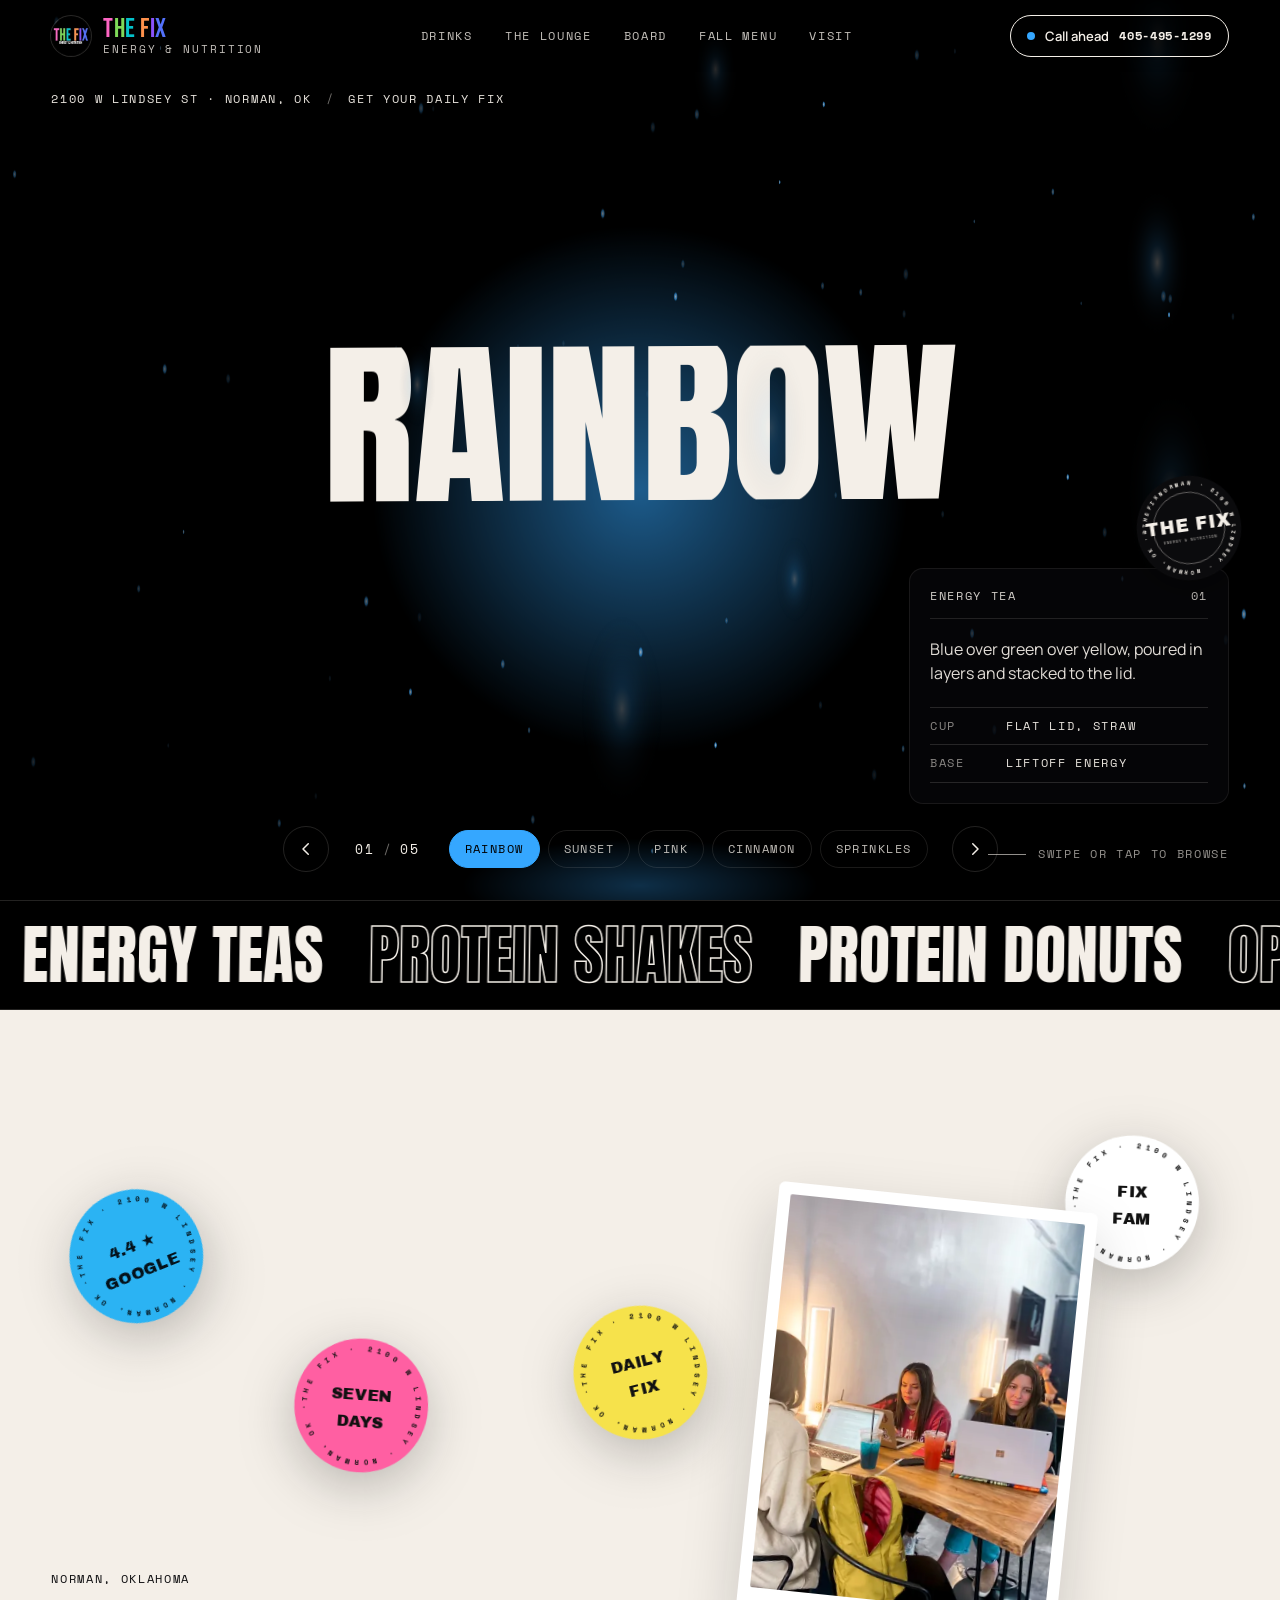
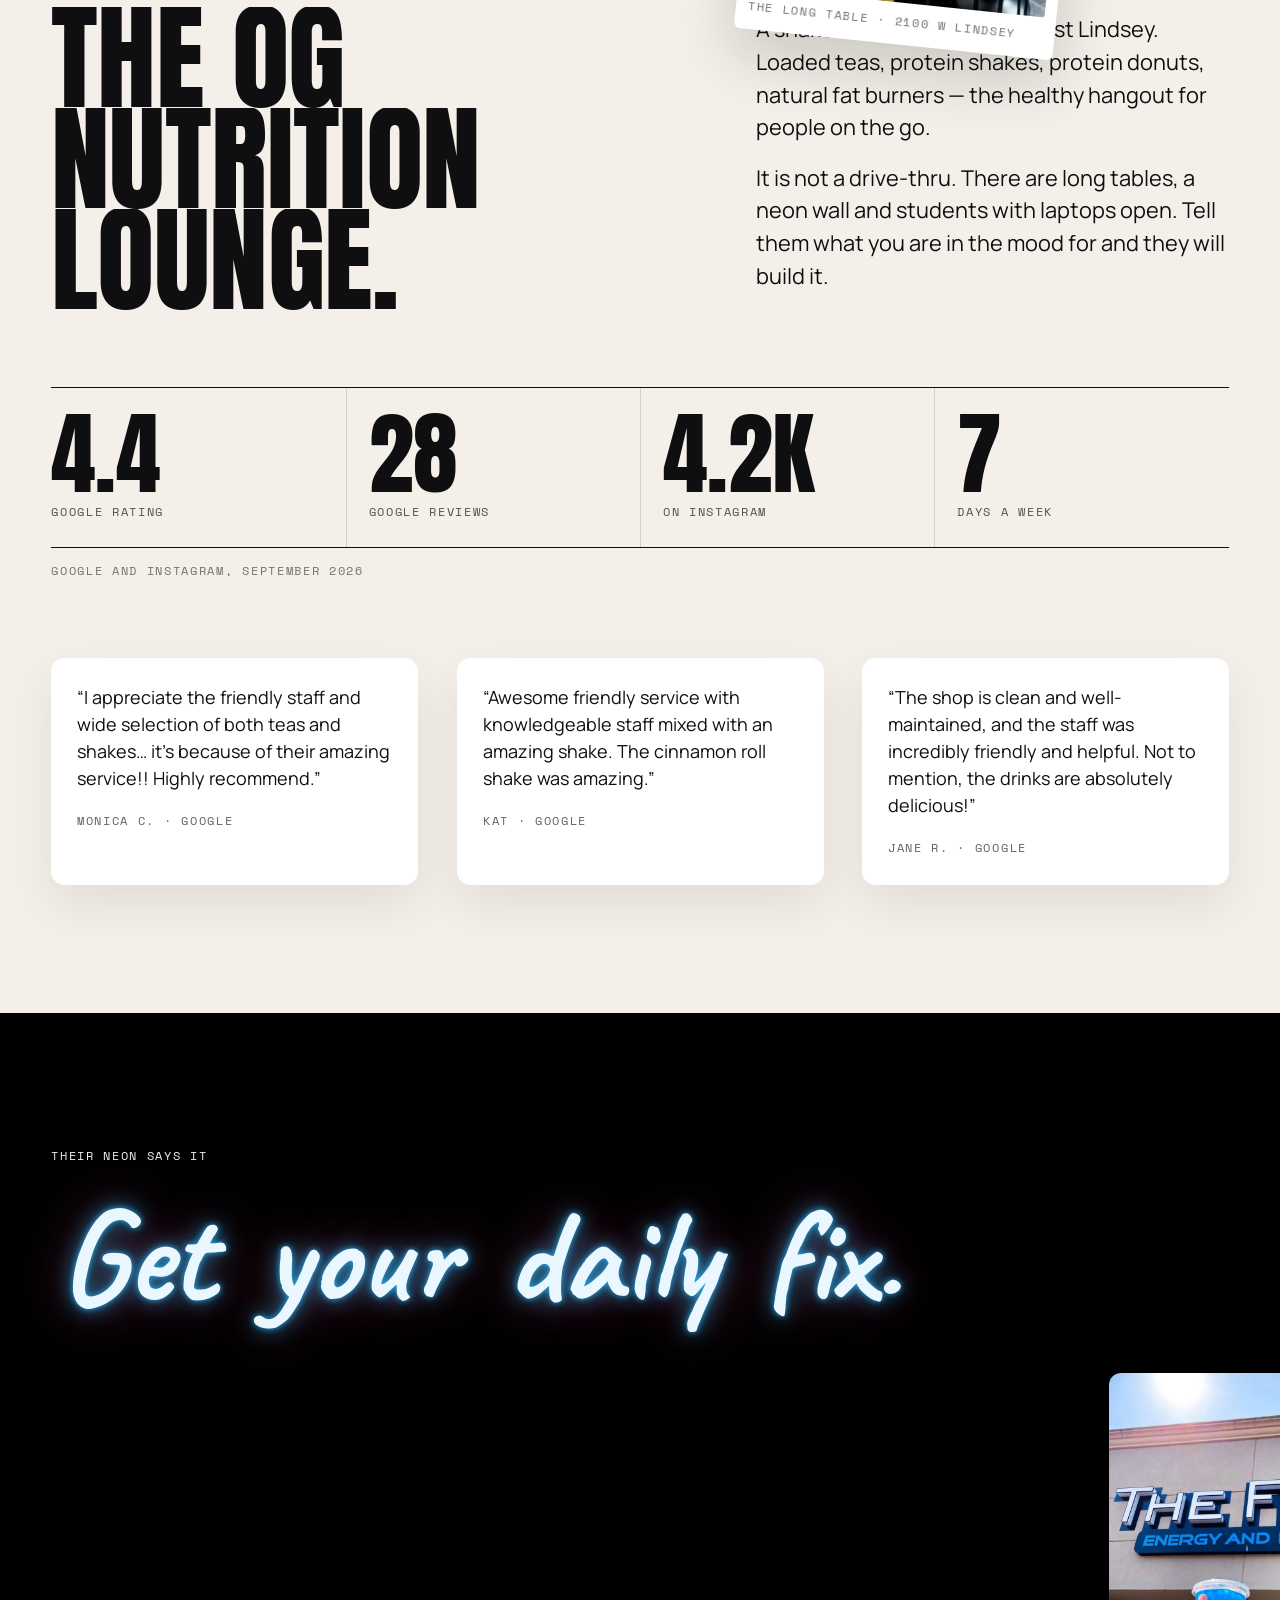
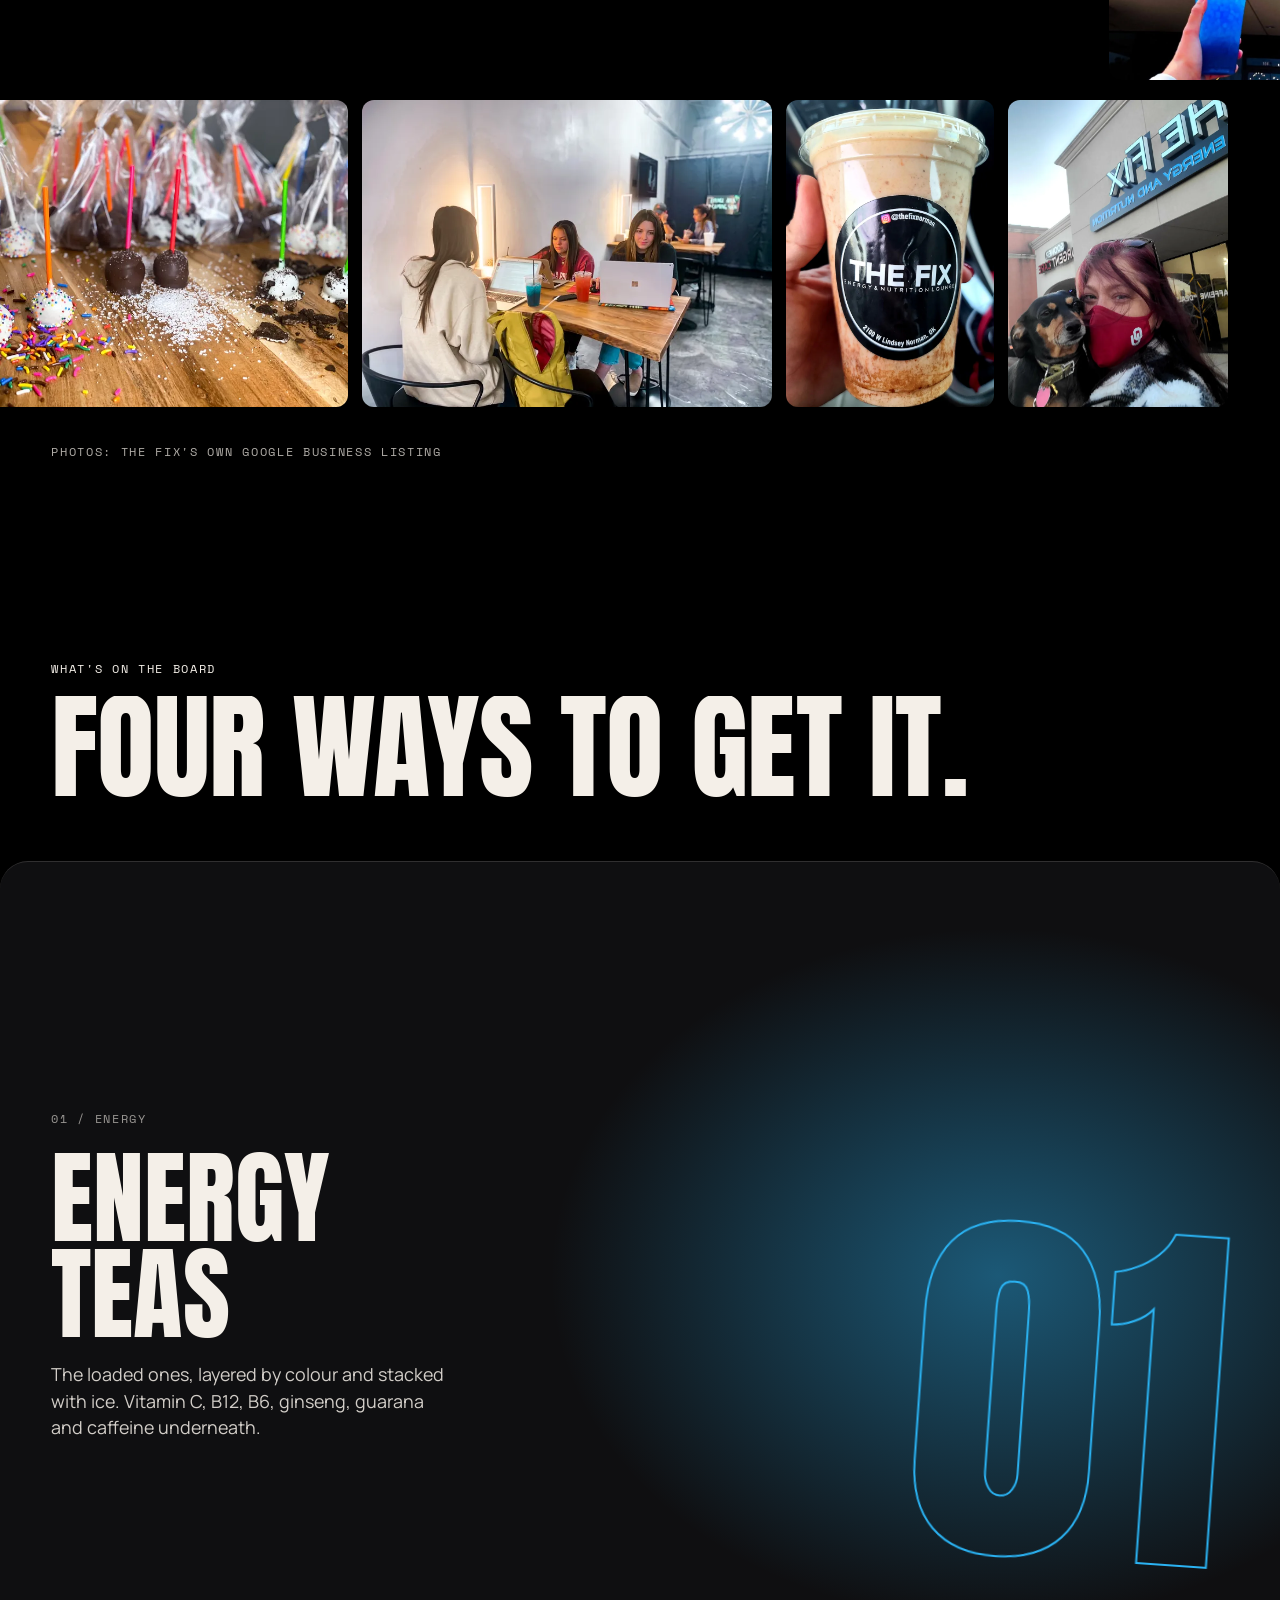
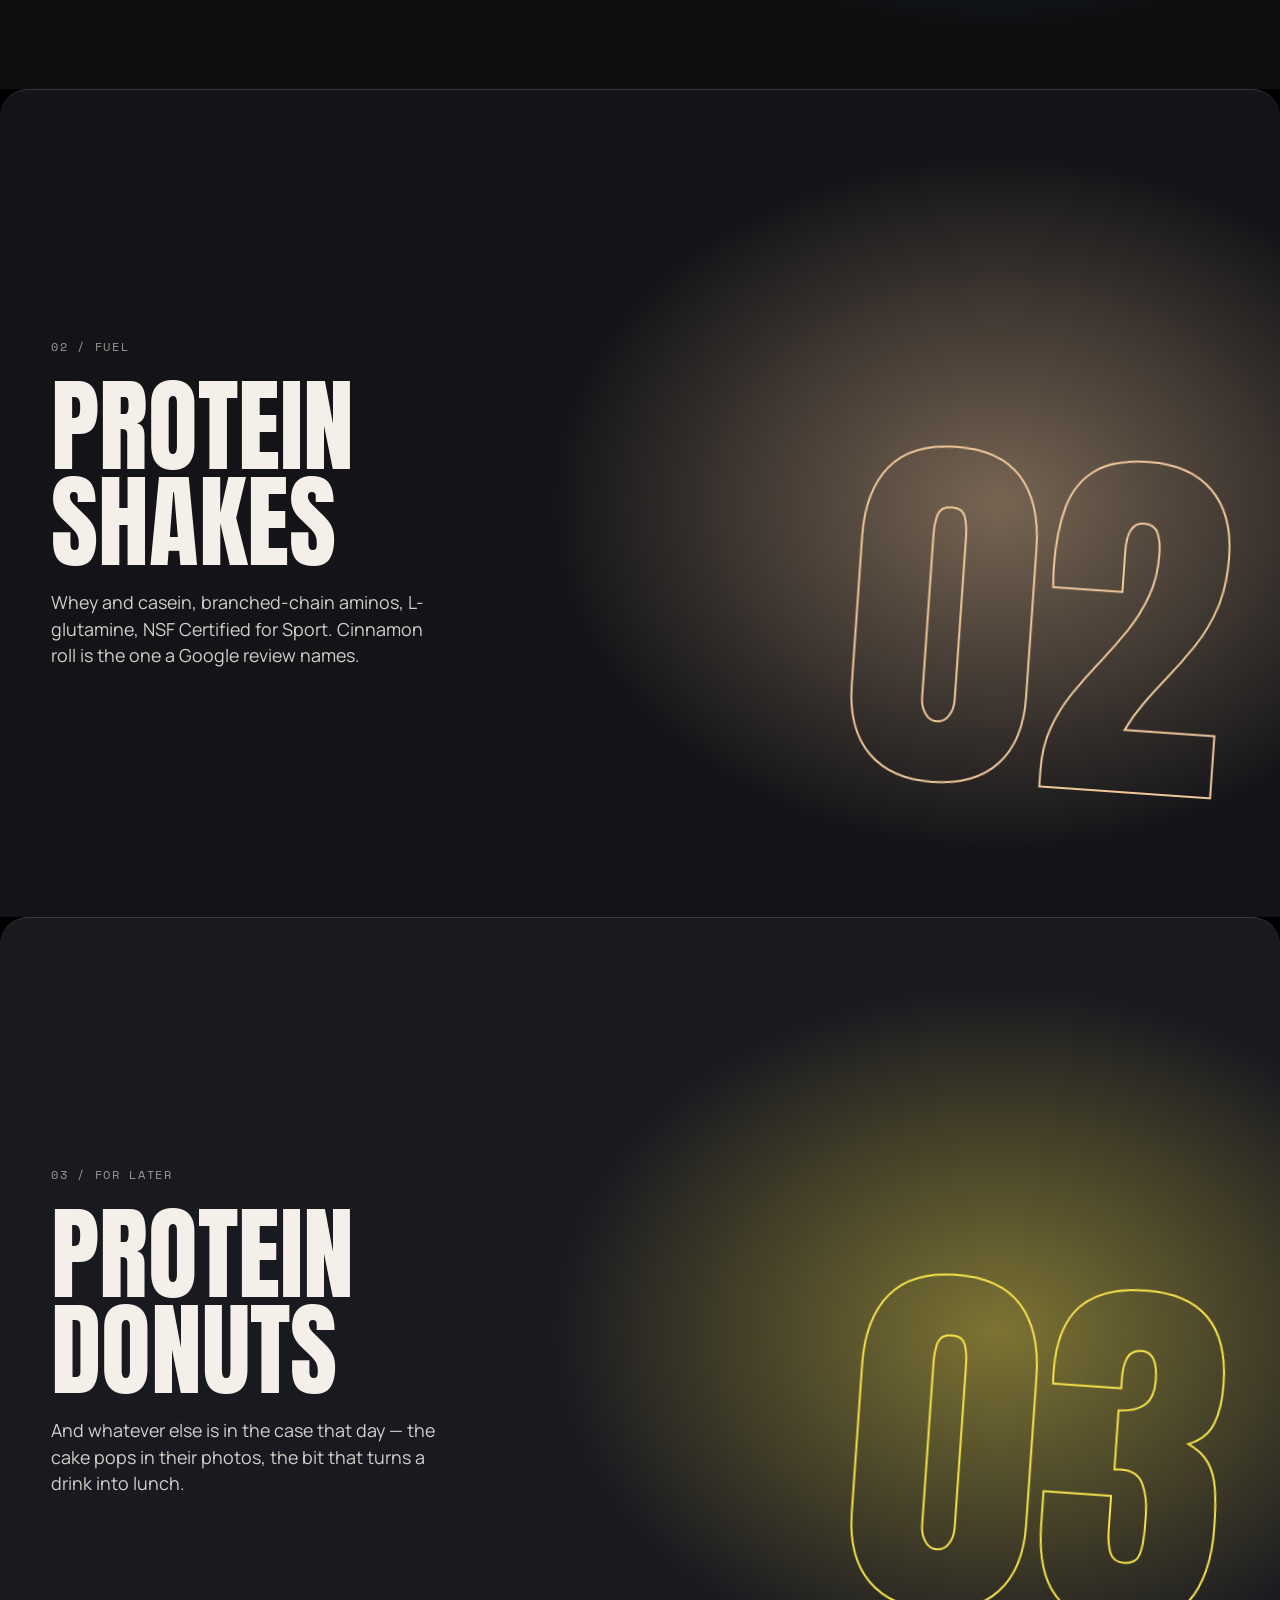
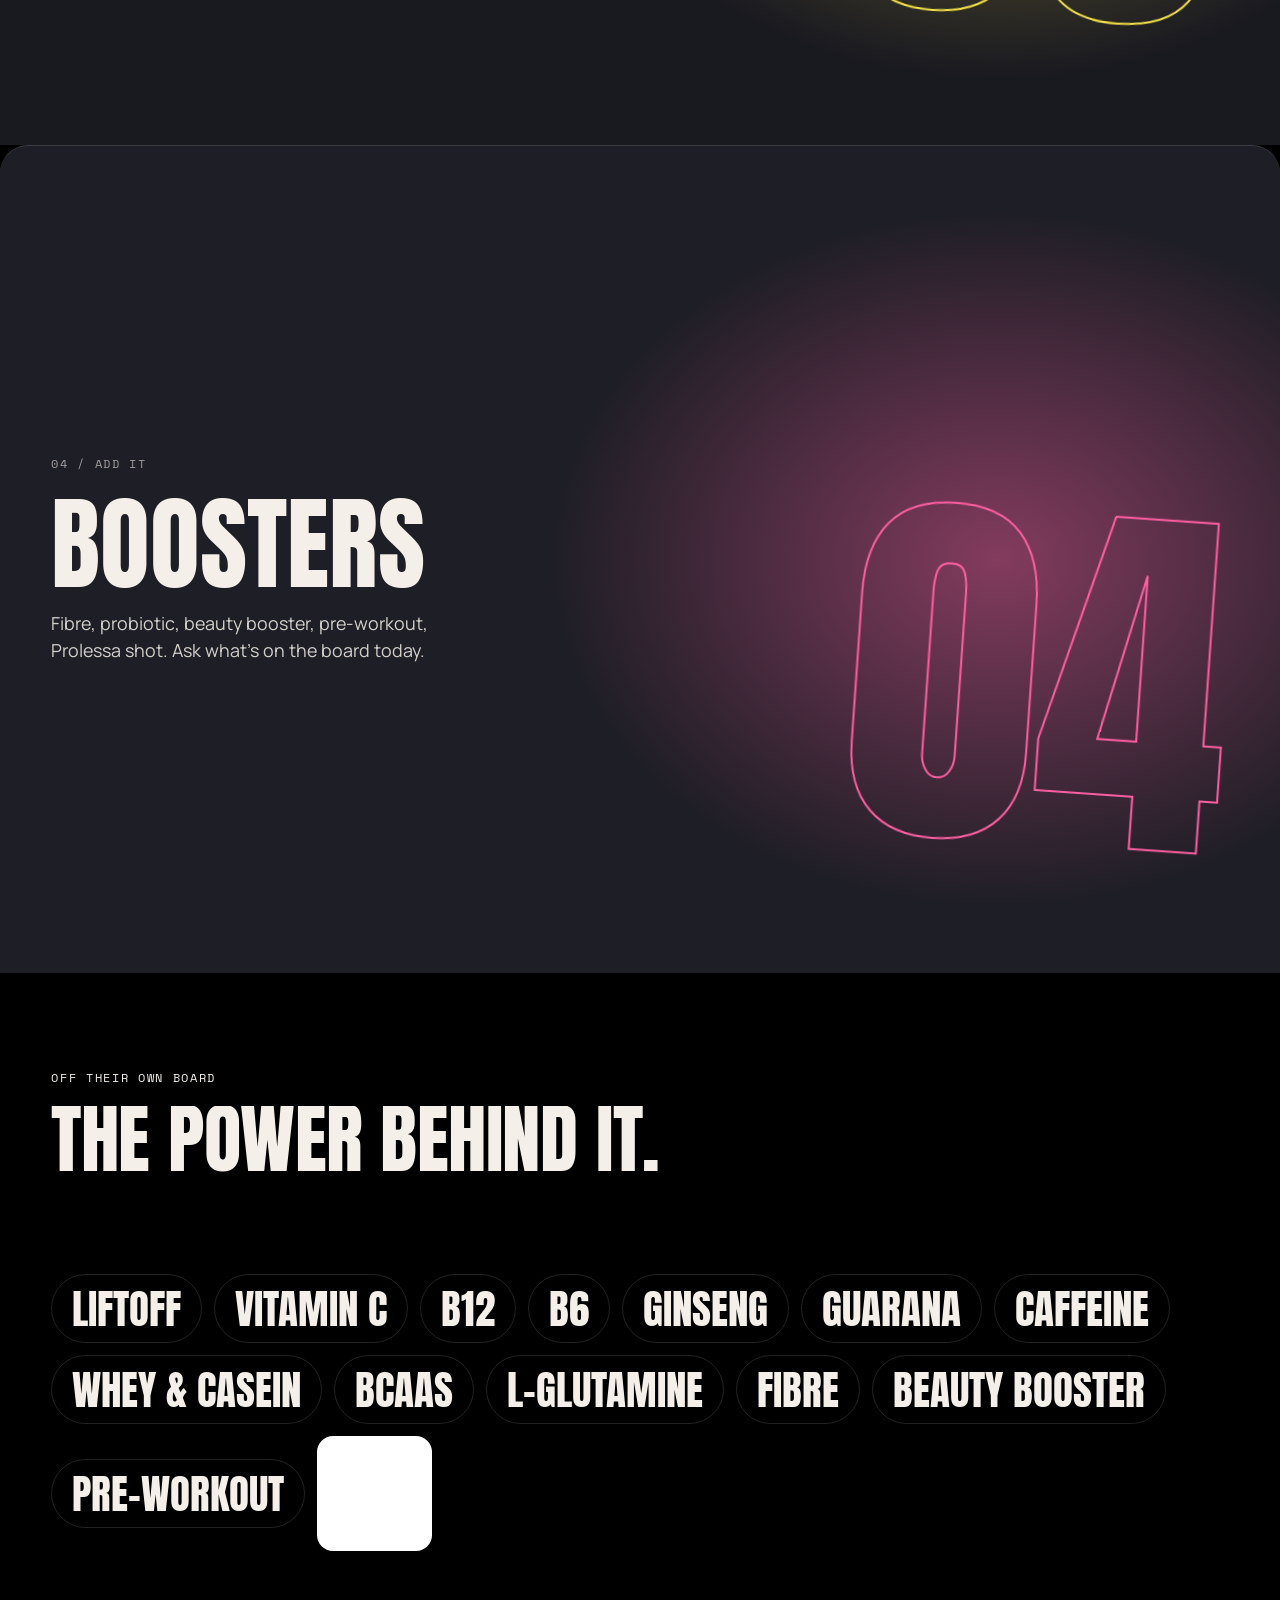
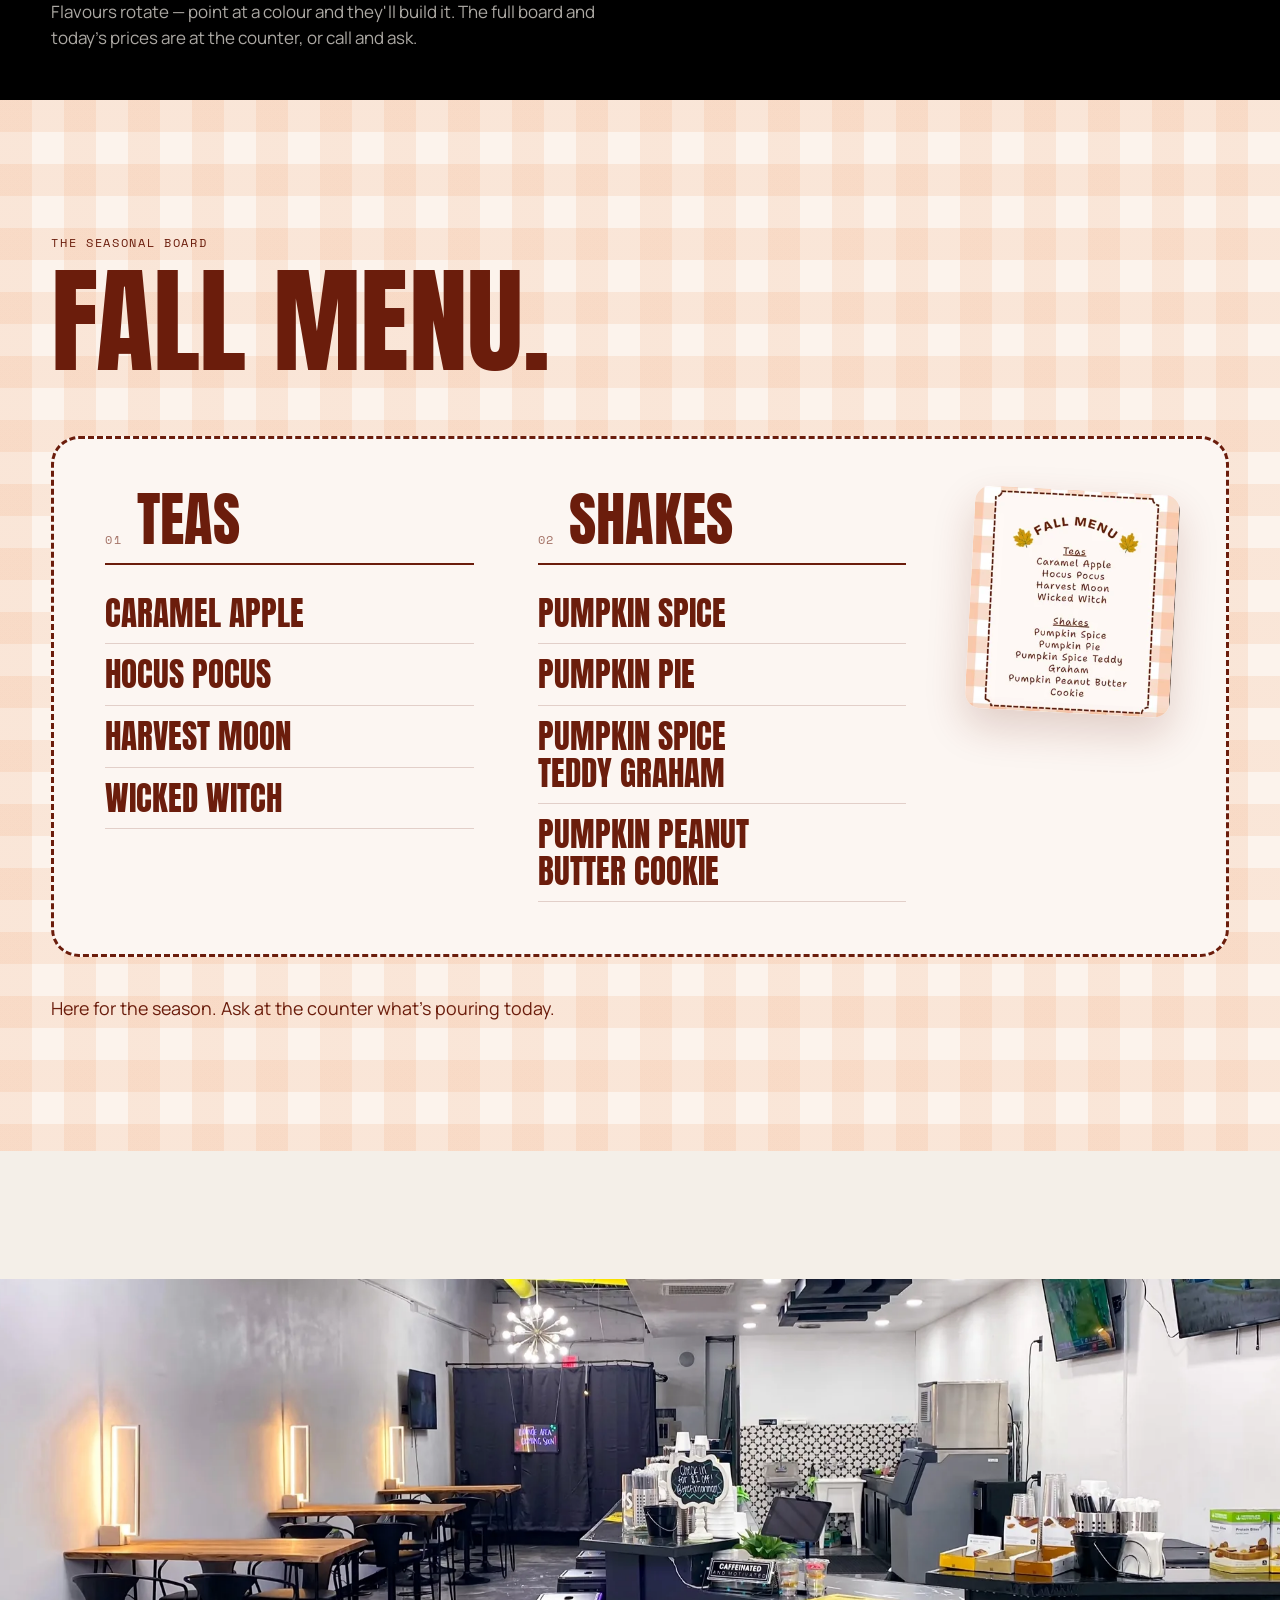
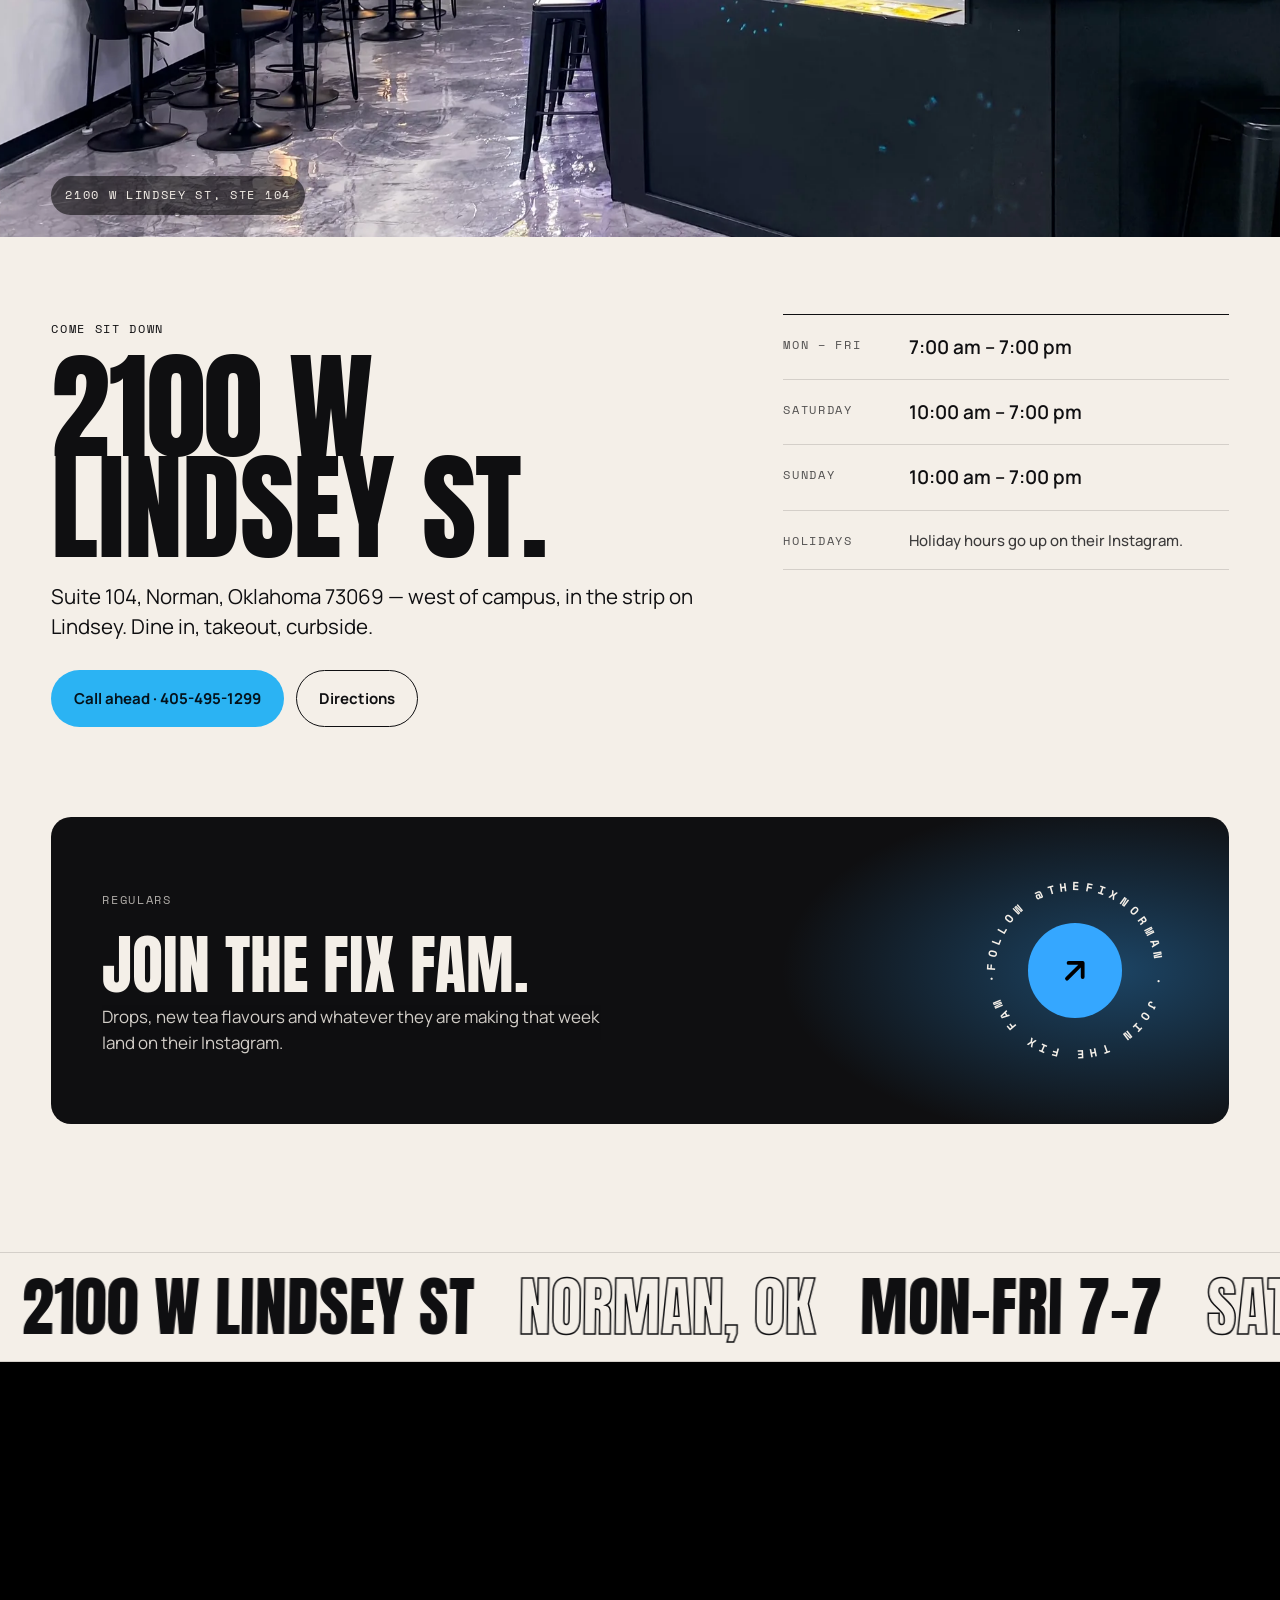
==== commit 948fc6b7: "Fall menu: their seasonal teas and shakes, off their own card Co-Authored-By: Claude Opus 5.5 <norep" ====
--- a/site/index.html
+++ b/site/index.html
@@ -16,8 +16,8 @@
 <link rel="preconnect" href="https://fonts.googleapis.com">
 <link rel="preconnect" href="https://fonts.gstatic.com" crossorigin>
 <link href="https://fonts.googleapis.com/css2?family=Anton&family=Bebas+Neue&family=Archivo+Black&family=Caveat:wght@600;700&family=Manrope:wght@400;500;600;700&family=Space+Mono:wght@400;700&display=swap" rel="stylesheet">
-<link rel="preload" as="image" href="img/01-cup.webp?v=202609161117">
-<link rel="stylesheet" href="css/site.css?v=202609161117">
+<link rel="preload" as="image" href="img/01-cup.webp?v=202609241107">
+<link rel="stylesheet" href="css/site.css?v=202609241107">
 </head>
 <body>
 
@@ -32,6 +32,7 @@
     <a href="#film">Drinks</a>
     <a href="#photos">The lounge</a>
     <a href="#menu">Board</a>
+    <a href="#fall">Fall menu</a>
     <a href="#visit">Visit</a>
   </nav>
   <a class="order" href="tel:+14054951299"><span class="order-dot" aria-hidden="true"></span>Call ahead <b>405-495-1299</b></a>
@@ -63,11 +64,11 @@
     </div>
 
     <div class="rig" aria-hidden="true">
-      <div class="slot is-vis" data-i="0"><picture><source media="(max-width:820px)" srcset="img/01-cup-m.webp?v=202609161117"><img class="poster" src="img/01-cup.webp?v=202609161117" alt="" decoding="async" fetchpriority="high"></picture></div>
-      <div class="slot" data-i="1"><picture><source media="(max-width:820px)" srcset="img/02-cup-m.webp?v=202609161117"><img class="poster" src="img/02-cup.webp?v=202609161117" alt="" decoding="async" loading="lazy"></picture></div>
-      <div class="slot" data-i="2"><picture><source media="(max-width:820px)" srcset="img/03-cup-m.webp?v=202609161117"><img class="poster" src="img/03-cup.webp?v=202609161117" alt="" decoding="async" loading="lazy"></picture></div>
-      <div class="slot" data-i="3"><picture><source media="(max-width:820px)" srcset="img/04-cup-m.webp?v=202609161117"><img class="poster" src="img/04-cup.webp?v=202609161117" alt="" decoding="async" loading="lazy"></picture></div>
-      <div class="slot" data-i="4"><picture><source media="(max-width:820px)" srcset="img/05-cup-m.webp?v=202609161117"><img class="poster" src="img/05-cup.webp?v=202609161117" alt="" decoding="async" loading="lazy"></picture></div>
+      <div class="slot is-vis" data-i="0"><picture><source media="(max-width:820px)" srcset="img/01-cup-m.webp?v=202609241107"><img class="poster" src="img/01-cup.webp?v=202609241107" alt="" decoding="async" fetchpriority="high"></picture></div>
+      <div class="slot" data-i="1"><picture><source media="(max-width:820px)" srcset="img/02-cup-m.webp?v=202609241107"><img class="poster" src="img/02-cup.webp?v=202609241107" alt="" decoding="async" loading="lazy"></picture></div>
+      <div class="slot" data-i="2"><picture><source media="(max-width:820px)" srcset="img/03-cup-m.webp?v=202609241107"><img class="poster" src="img/03-cup.webp?v=202609241107" alt="" decoding="async" loading="lazy"></picture></div>
+      <div class="slot" data-i="3"><picture><source media="(max-width:820px)" srcset="img/04-cup-m.webp?v=202609241107"><img class="poster" src="img/04-cup.webp?v=202609241107" alt="" decoding="async" loading="lazy"></picture></div>
+      <div class="slot" data-i="4"><picture><source media="(max-width:820px)" srcset="img/05-cup-m.webp?v=202609241107"><img class="poster" src="img/05-cup.webp?v=202609241107" alt="" decoding="async" loading="lazy"></picture></div>
     </div>
 
     <canvas class="fx fx-front" aria-hidden="true"></canvas>
@@ -229,6 +230,40 @@
   </div>
 </section>
 
+<!-- ============ FALL MENU — their own seasonal card ============ -->
+<section id="fall" class="fall" data-theme="light" aria-labelledby="fall-h">
+  <div class="wrap">
+    <div class="sec-head fall-head">
+      <span class="kicker mono reveal">The seasonal board</span>
+      <h2 id="fall-h" class="h-display" data-words>Fall menu.</h2>
+    </div>
+    <div class="fall-grid">
+      <div class="fall-col">
+        <h3 class="fall-cat"><span class="mono">01</span>Teas</h3>
+        <ul class="fall-list">
+          <li>Caramel Apple</li>
+          <li>Hocus Pocus</li>
+          <li>Harvest Moon</li>
+          <li>Wicked Witch</li>
+        </ul>
+      </div>
+      <div class="fall-col">
+        <h3 class="fall-cat"><span class="mono">02</span>Shakes</h3>
+        <ul class="fall-list">
+          <li>Pumpkin Spice</li>
+          <li>Pumpkin Pie</li>
+          <li>Pumpkin Spice Teddy Graham</li>
+          <li>Pumpkin Peanut Butter Cookie</li>
+        </ul>
+      </div>
+      <a class="fall-card" href="img/p/fall.webp" target="_blank" rel="noopener" aria-label="Open The Fix's fall menu card full size">
+        <img src="img/p/fall-s.webp" width="331" height="360" alt="The Fix fall menu card: four teas and four shakes on orange gingham" loading="lazy" decoding="async">
+      </a>
+    </div>
+    <p class="fall-note">Here for the season. Ask at the counter what's pouring today.</p>
+  </div>
+</section>
+
 <!-- ============ VISIT ============ -->
 <section id="visit" class="visit" data-theme="light">
   <div class="visit-photo" aria-hidden="true"><img src="img/p/g01-w.webp" alt="" decoding="async" loading="lazy"><span class="visit-photo-tag mono">2100 W Lindsey St, Ste 104</span></div>
@@ -291,10 +326,10 @@
   </div>
 </footer>
 
-<script src="js/vendor/gsap.min.js?v=202609161117"></script>
-<script src="js/vendor/ScrollTrigger.min.js?v=202609161117"></script>
-<script src="js/vendor/lenis.min.js?v=202609161117"></script>
-<script src="js/manifest.js?v=202609161117"></script>
-<script src="js/loadout.js?v=202609161117"></script>
+<script src="js/vendor/gsap.min.js?v=202609241107"></script>
+<script src="js/vendor/ScrollTrigger.min.js?v=202609241107"></script>
+<script src="js/vendor/lenis.min.js?v=202609241107"></script>
+<script src="js/manifest.js?v=202609241107"></script>
+<script src="js/loadout.js?v=202609241107"></script>
 </body>
 </html>
--- a/site/css/site.css
+++ b/site/css/site.css
@@ -229,6 +229,23 @@
 .family h3{margin:0 0 18px;text-wrap:balance;font-family:var(--disp);font-weight:400;text-transform:uppercase;font-size:clamp(56px,8vw,132px);line-height:.94}
 .family p{margin:0;font-size:clamp(17px,1.4vw,23px);line-height:1.5;opacity:.85}
 .board-note{margin:0;padding:clamp(28px,4vw,48px) 0;opacity:.7;max-width:60ch;position:relative;background:var(--black)}
+
+/* ---------- fall menu: their seasonal card, peach gingham and brown ink like the card itself ---------- */
+.fall{--fall-ink:#6B1D0C;--fall-peach:rgba(240,160,110,.16);position:relative;color:var(--fall-ink);padding:clamp(80px,10vw,150px) 0;
+  background:
+    linear-gradient(90deg,var(--fall-peach) 50%,transparent 50%) 0 0/64px 64px,
+    linear-gradient(var(--fall-peach) 50%,transparent 50%) 0 0/64px 64px,
+    #FCF3EC}
+.fall-head{padding-bottom:clamp(36px,5vw,64px)}
+.fall-grid{display:grid;grid-template-columns:1fr 1fr auto;gap:clamp(28px,5vw,80px);align-items:start;padding:clamp(28px,4vw,56px);background:#FCF6F2;border:3px dashed var(--fall-ink);border-radius:28px}
+.fall-cat{display:flex;align-items:baseline;gap:14px;margin:0 0 18px;padding-bottom:14px;border-bottom:2px solid var(--fall-ink);font-family:var(--disp);font-weight:400;text-transform:uppercase;font-size:clamp(40px,4.6vw,72px);line-height:1}
+.fall-cat .mono{opacity:.6}
+.fall-list{list-style:none;margin:0;padding:0}
+.fall-list li{font-family:var(--disp);text-transform:uppercase;font-size:clamp(26px,2.6vw,40px);line-height:1.1;padding:12px 0;border-bottom:1px solid rgba(107,29,12,.18);text-wrap:balance}
+.fall-card{display:block;width:clamp(140px,16vw,220px);border-radius:16px;overflow:hidden;box-shadow:0 18px 40px rgba(107,29,12,.18);transform:rotate(3deg);transition:transform .3s}
+.fall-card:hover{transform:rotate(0) scale(1.03)}
+.fall-card img{width:100%;height:auto}
+.fall-note{margin:clamp(24px,3vw,40px) 0 0;max-width:60ch;font-size:clamp(17px,1.4vw,21px)}
 
 /* ---------- visit ---------- */
 .visit{background:var(--bone);color:var(--ink);padding:clamp(80px,10vw,150px) 0;position:relative;overflow:hidden}
@@ -349,6 +366,8 @@
   .strip img{height:180px}
   .polaroid{width:min(260px,70%)}
   .visit-photo{height:46vh}
+  .fall-grid{grid-template-columns:1fr;padding:24px 20px;border-radius:20px}
+  .fall-card{justify-self:center;width:min(220px,62%)}
 }
 @media (prefers-reduced-motion:reduce){
   .sticker .rim,.hint-line,.order-dot,.ticker-row{animation:none}
